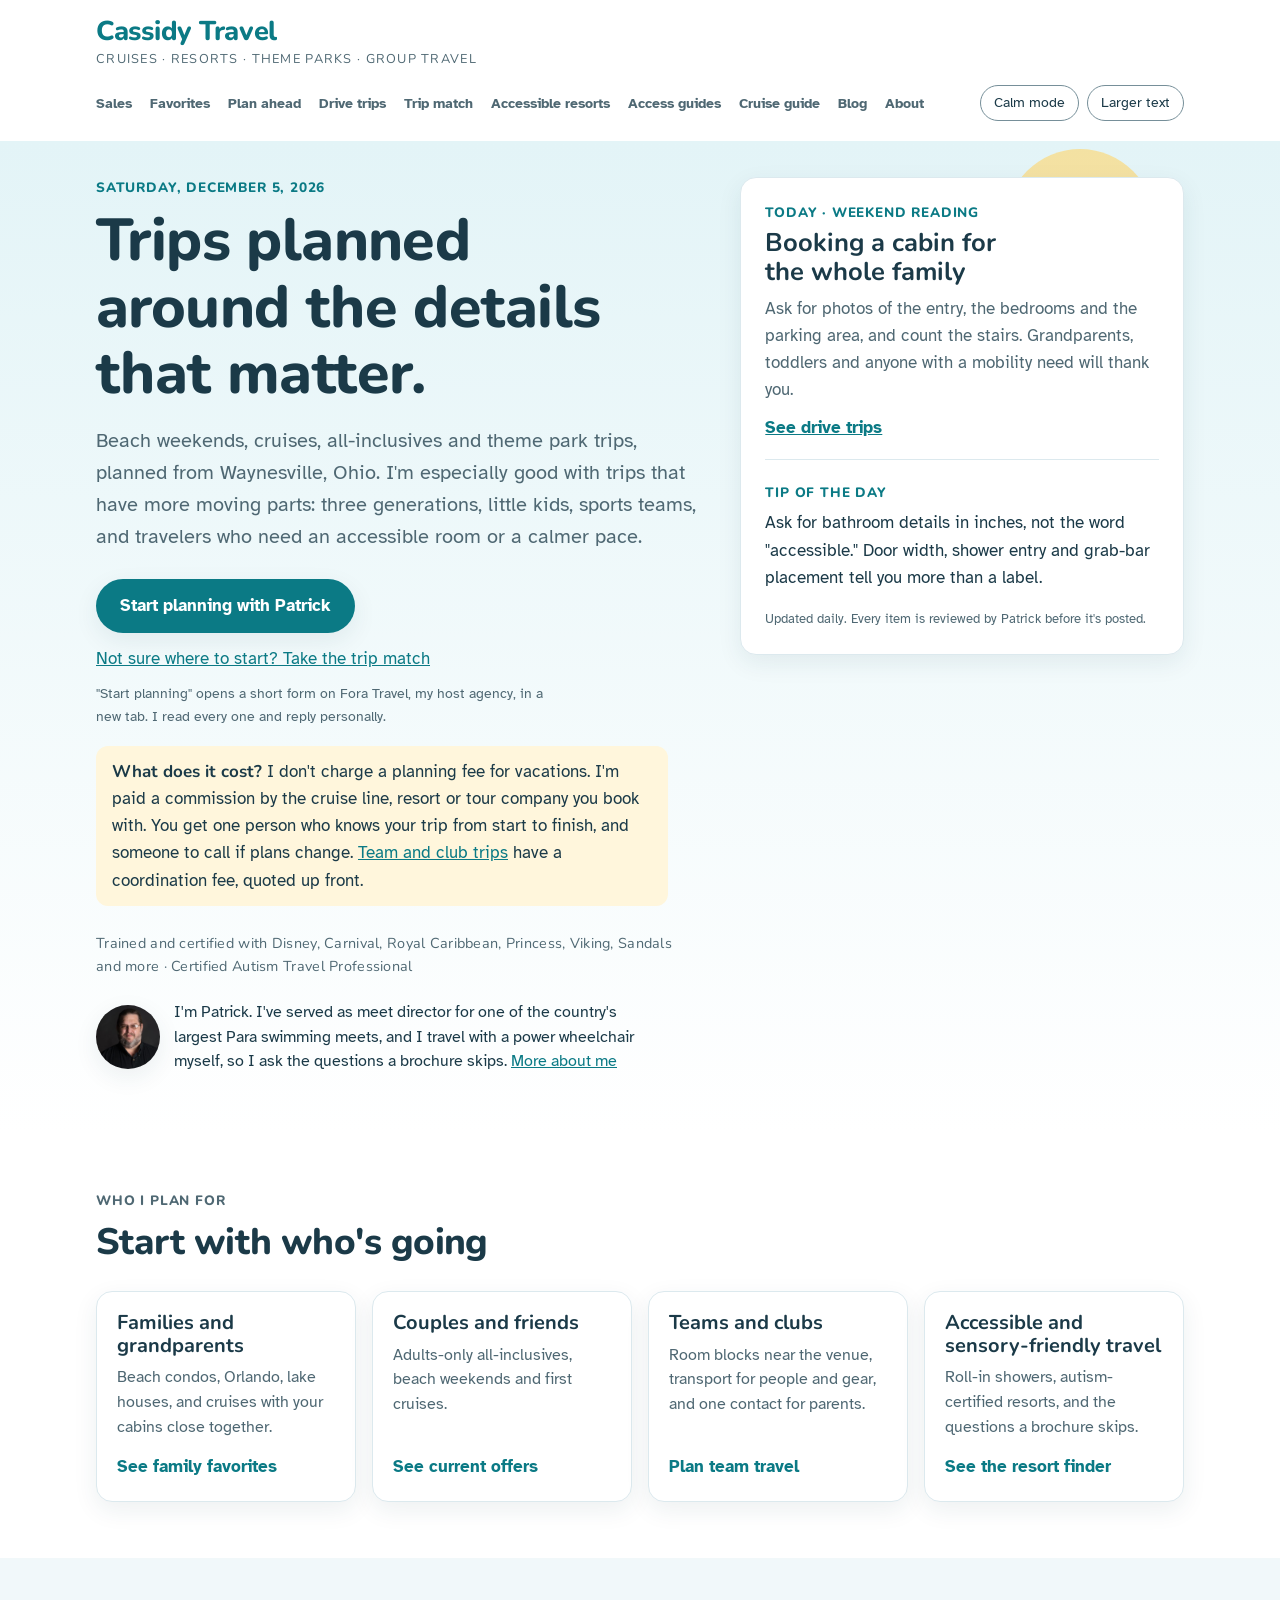
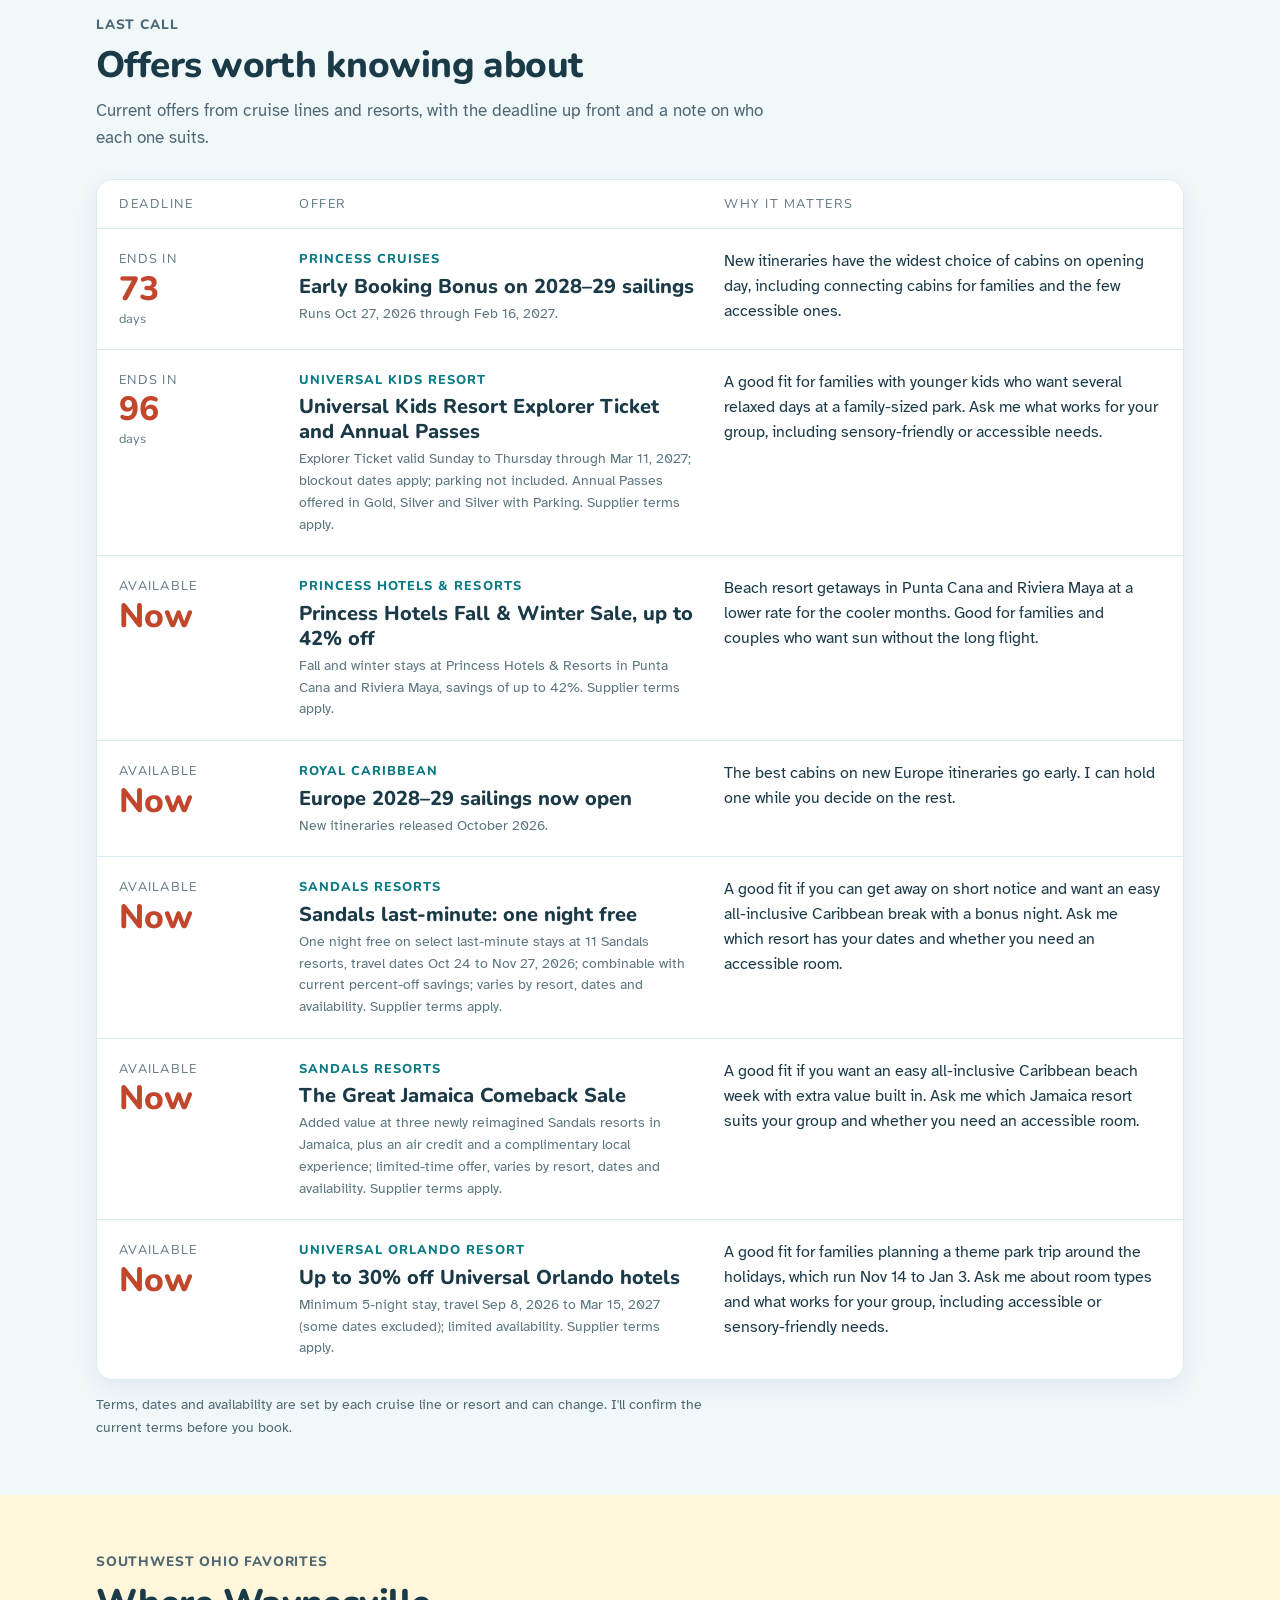
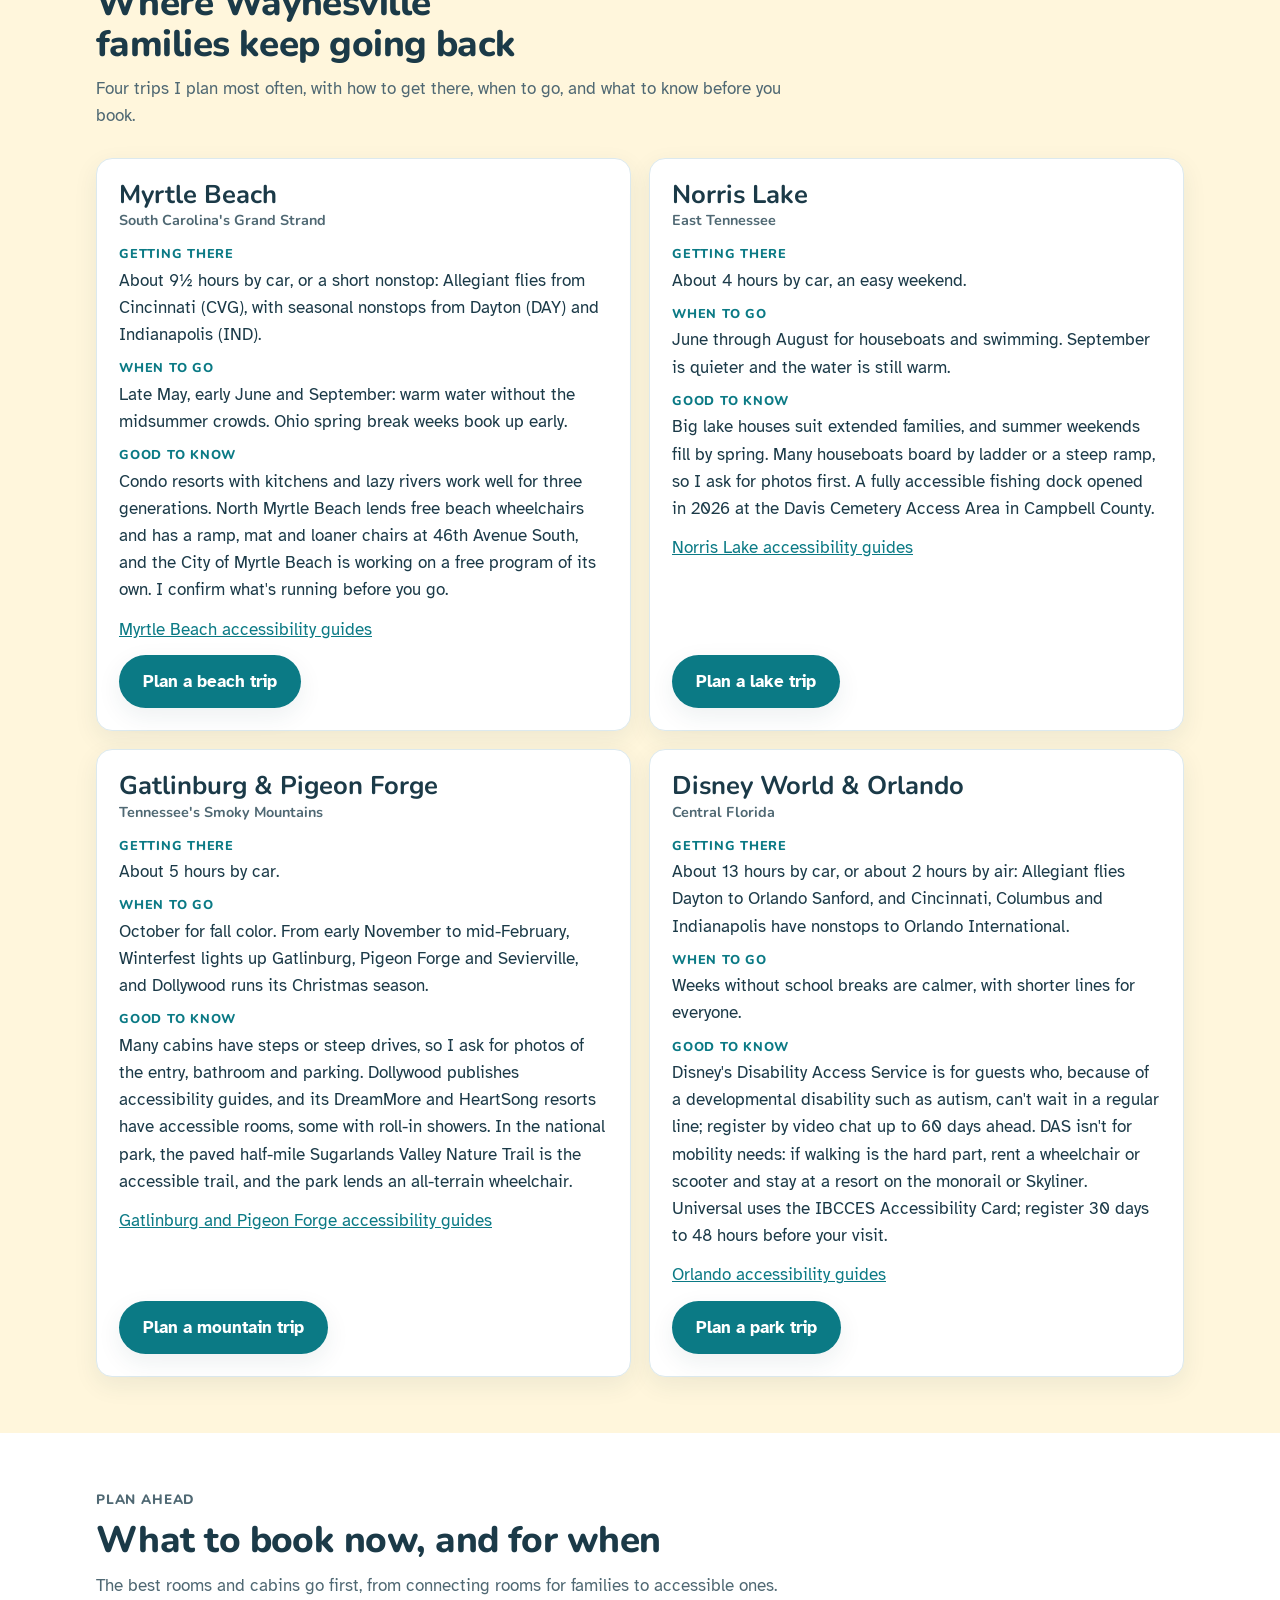
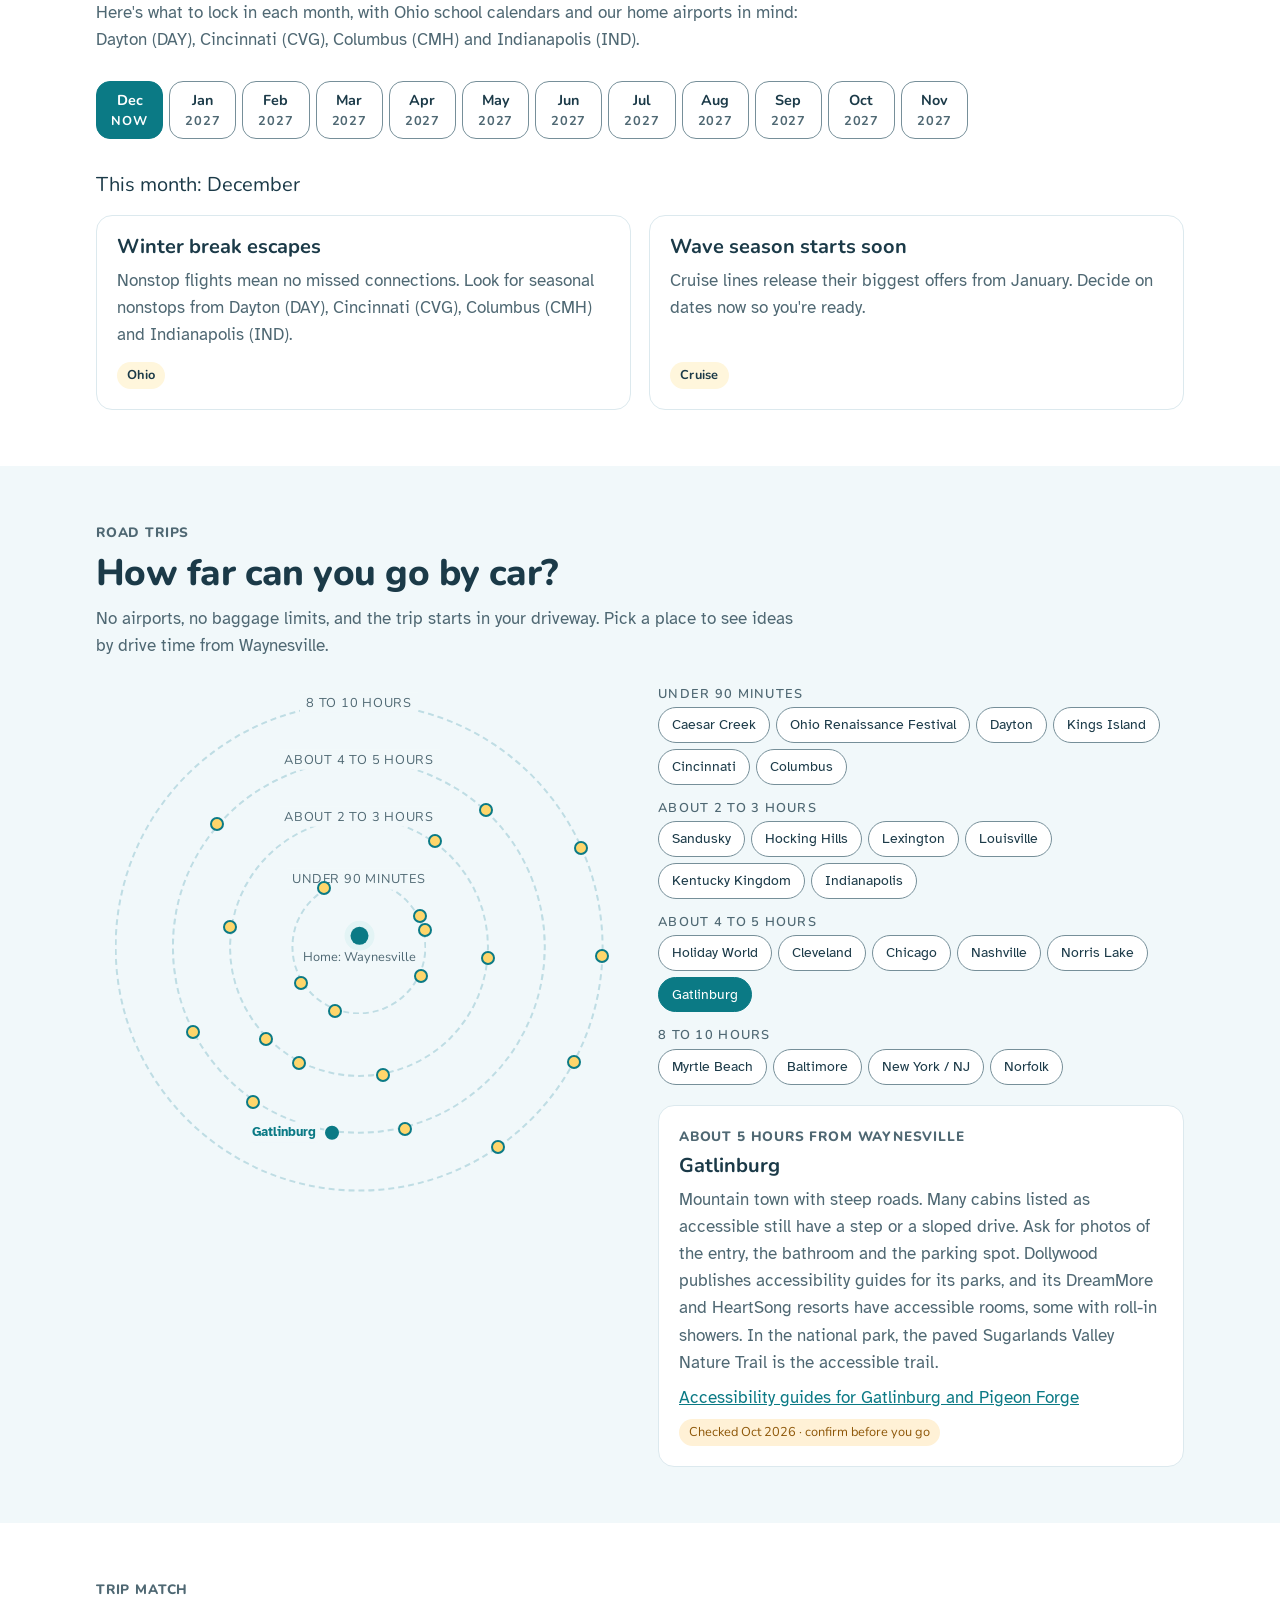
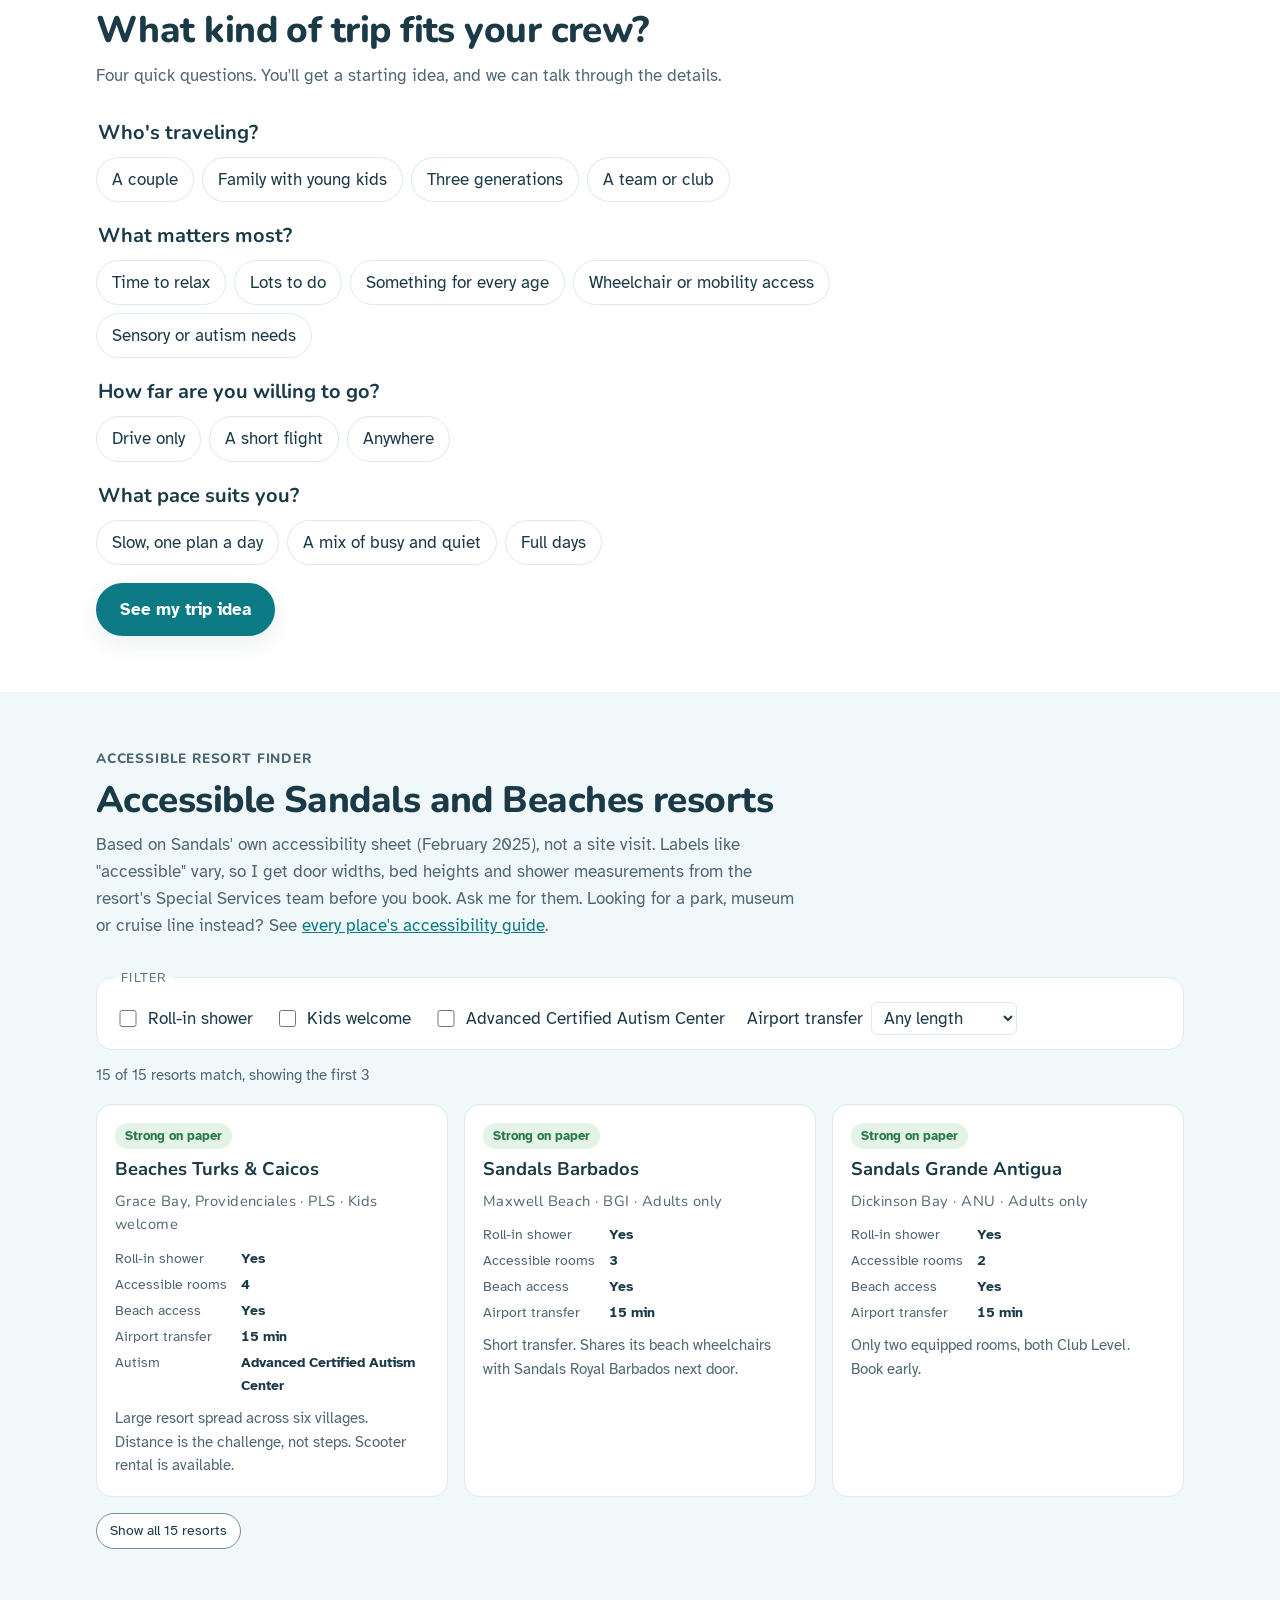
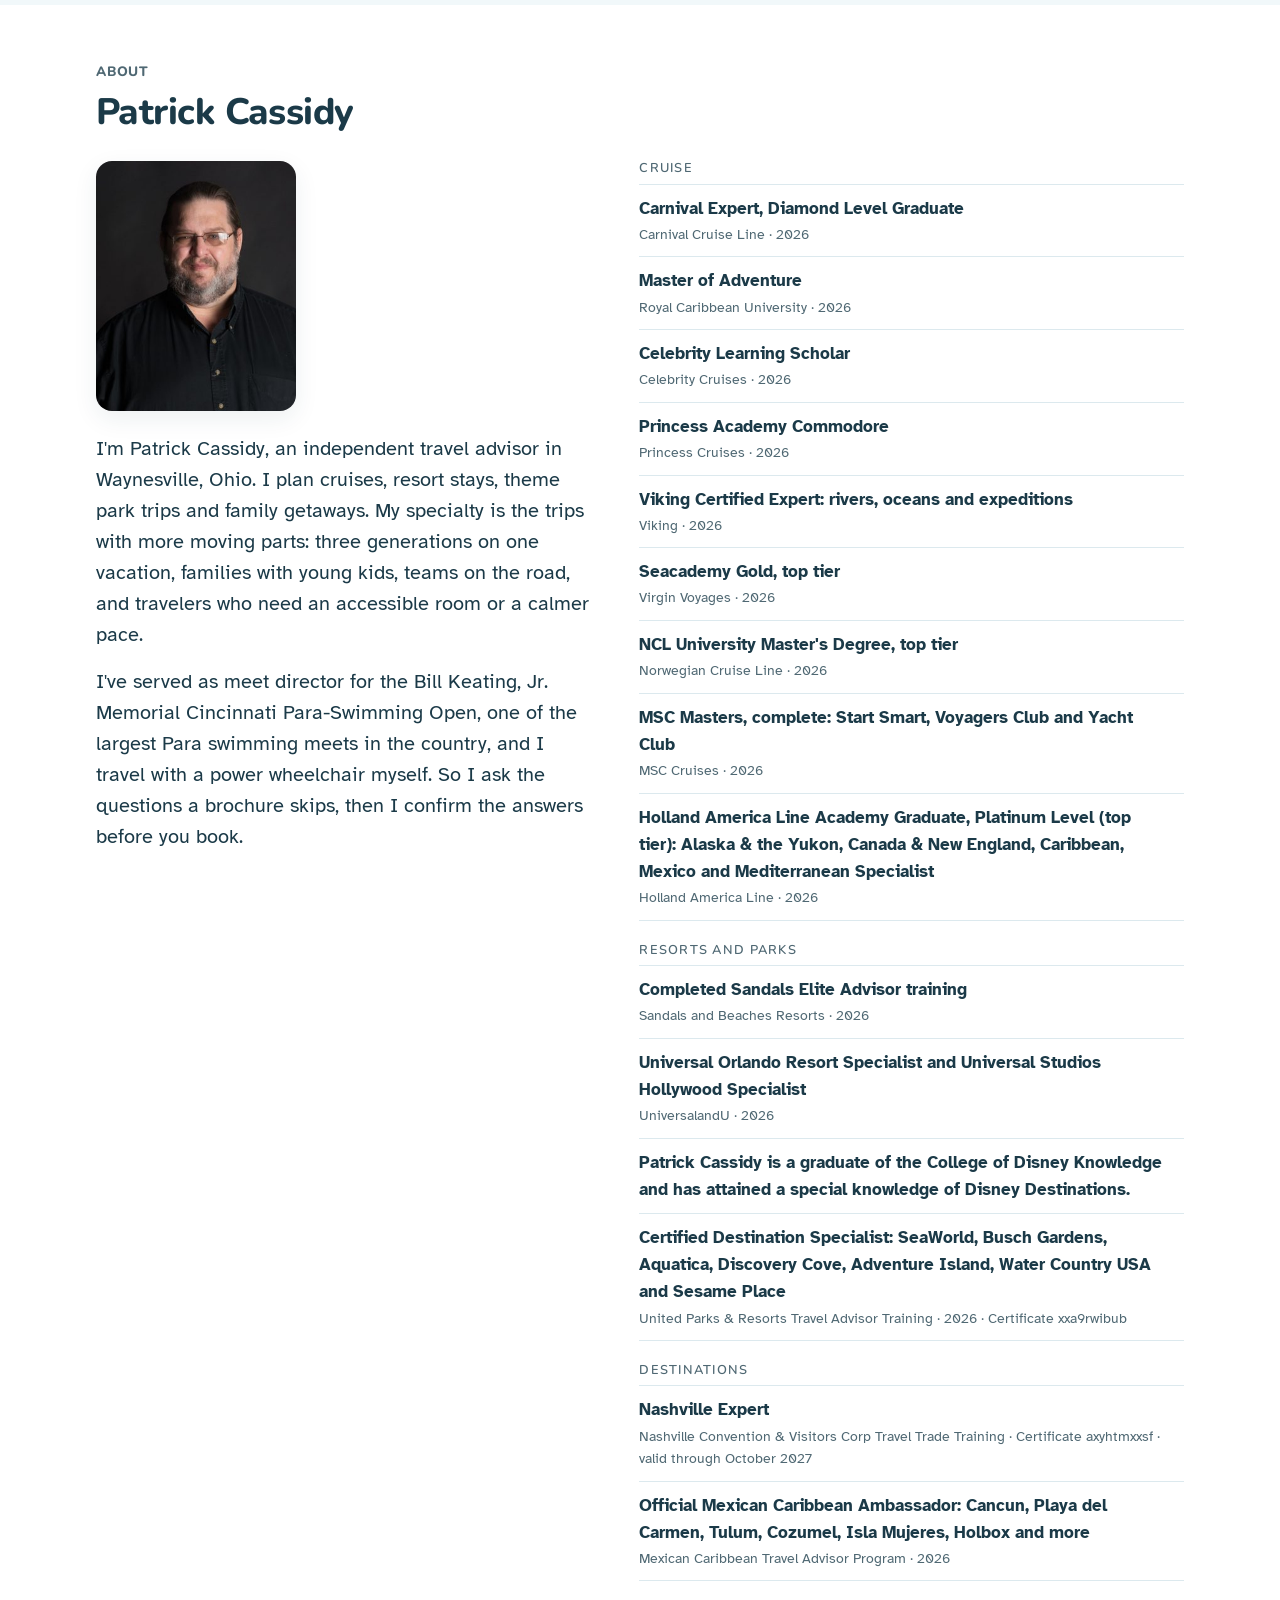
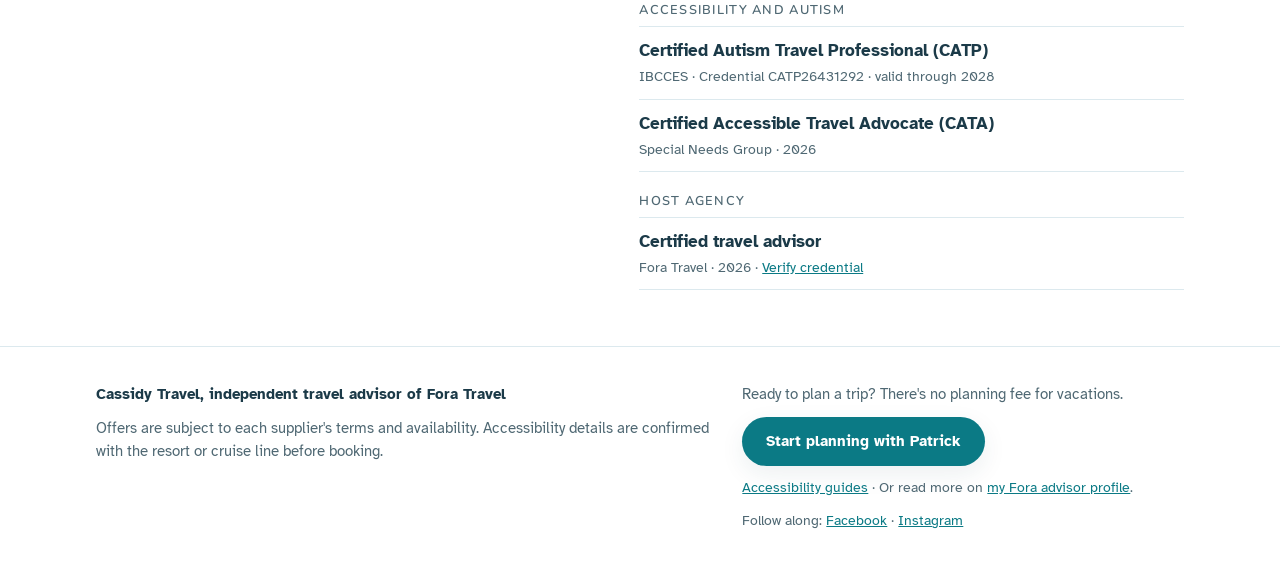
==== index.html @ 2eb154e5 "Holland America Platinum: top tier" ====
<!doctype html>
<html lang="en">
<head>
<meta charset="utf-8">
<meta name="viewport" content="width=device-width, initial-scale=1, viewport-fit=cover">
<meta name="description" content="Cassidy Travel: cruises, resorts, theme parks and family getaways planned from Waynesville, Ohio, with a focus on accessible and multi-generational travel.">
<title>Cassidy Travel</title>
<link rel="icon" href="data:image/svg+xml,%3Csvg xmlns=%27http://www.w3.org/2000/svg%27 viewBox=%270 0 32 32%27%3E%3Ccircle cx=%2716%27 cy=%2716%27 r=%2716%27 fill=%27%230B7A85%27/%3E%3Ctext x=%2716%27 y=%2722%27 font-family=%27sans-serif%27 font-size=%2717%27 font-weight=%27700%27 fill=%27white%27 text-anchor=%27middle%27%3EC%3C/text%3E%3C/svg%3E">
<link rel="canonical" href="https://cassidytravel.org/">
<meta property="og:type" content="website">
<meta property="og:url" content="https://cassidytravel.org/">
<meta property="og:title" content="Cassidy Travel">
<meta property="og:image" content="https://cassidytravel.org/img/patrick-640.jpg">
<meta property="og:description" content="Cruises, resorts, theme parks and family getaways planned from Waynesville, Ohio, with a focus on accessible and multi-generational travel.">
<link rel="preconnect" href="https://fonts.googleapis.com">
<link rel="preconnect" href="https://fonts.gstatic.com" crossorigin>
<link rel="stylesheet" href="https://fonts.googleapis.com/css2?family=Atkinson+Hyperlegible:ital,wght@0,400;0,700;1,400&family=Nunito:wght@400;600;700;800&display=swap">
<link rel="stylesheet" href="styles.css">
</head>
<body>

<a class="skip" href="#main">Skip to content</a>

<header class="head">
  <div class="wrap">
    <a class="mark" href="#top" id="top"><b>Cassidy Travel</b><span>Cruises · Resorts · Theme parks · Group travel</span></a>
    <nav aria-label="Sections"><ul class="nav">
      <li><a href="#sales">Sales</a></li>
      <li><a href="#favorites">Favorites</a></li>
      <li><a href="#seasonal">Plan ahead</a></li>
      <li><a href="#drive">Drive trips</a></li>
      <li><a href="#quiz">Trip match</a></li>
      <li><a href="#finder">Accessible resorts</a></li>
      <li><a href="guides.html">Access guides</a></li>
      <li><a href="cruise-lines.html">Cruise guide</a></li>
      <li><a href="blog/">Blog</a></li>
      <li><a href="#about">About</a></li>
    </ul></nav>
    <div class="toggles" role="group" aria-label="Display options">
      <span class="has-tip"><button class="pill" id="t-calm" type="button" aria-pressed="false" aria-describedby="tip-calm">Calm mode</button><button class="tip-q" id="q-calm" type="button" aria-label="What does Calm mode do?" aria-expanded="false" aria-controls="tip-calm">?</button><span class="tip" id="tip-calm" role="tooltip">Stops animation and softens colors</span></span>
      <button class="pill" id="t-large" type="button" aria-pressed="false">Larger text</button>
    </div>
  </div>
</header>

<main id="main">
  <section class="hero" aria-labelledby="hero-h">
    <div class="wrap">
      <div>
        <p class="eyebrow" id="today-date">Today</p>
        <h1 id="hero-h">Trips planned around the details that matter.</h1>
        <p class="lede">Beach weekends, cruises, all-inclusives and theme park trips, planned from Waynesville, Ohio. I'm especially good with trips that have more moving parts: three generations, little kids, sports teams, and travelers who need an accessible room or a calmer pace.</p>
        <div class="cta-row">
          <a class="btn" href="https://secure.foratravel.com/intake/AOaJHvy4Ll" target="_blank" rel="noopener">Start planning with Patrick<span class="sr-only"> (opens in a new tab)</span></a>
          <a href="#quiz">Not sure where to start? Take the trip match</a>
        </div>
        <p class="cta-note">"Start planning" opens a short form on Fora Travel, my host agency, in a new tab. I read every one and reply personally.</p>
        <p class="cost"><b>What does it cost?</b> I don't charge a planning fee for vacations. I'm paid a commission by the cruise line, resort or tour company you book with. You get one person who knows your trip from start to finish, and someone to call if plans change. <a href="teams.html">Team and club trips</a> have a coordination fee, quoted up front.</p>
        <p class="cred-line">Trained and certified with Disney, Carnival, Royal Caribbean, Princess, Viking, Sandals and more · Certified Autism Travel Professional</p>
        <div class="meet"><img src="img/patrick-320.jpg" width="64" height="64" alt=""><p>I'm Patrick. I've served as meet director for one of the country's largest Para swimming meets, and I travel with a power wheelchair myself, so I ask the questions a brochure skips. <a href="#about">More about me</a></p></div>
      </div>
      <aside class="today" aria-labelledby="today-h">
        <div>
          <p class="eyebrow" id="today-theme">Today</p>
          <h2 id="today-h">Loading today's feature</h2>
          <p class="body" id="today-body"></p>
          <a class="more" id="today-link" href="#sales">See more</a>
        </div>
        <div class="tipbox">
          <p class="eyebrow">Tip of the day</p>
          <p id="tip-text"></p>
        </div>
        <p class="stamp">Updated daily. Every item is reviewed by Patrick before it's posted.</p>
      </aside>
    </div>
  </section>

  <section class="block" id="who" aria-labelledby="who-h">
    <div class="wrap">
      <div class="sec-head">
        <p class="eyebrow">Who I plan for</p>
        <h2 id="who-h">Start with who's going</h2>
      </div>
      <div class="who-grid">
        <a class="who" href="#favorites"><h3>Families and grandparents</h3><p>Beach condos, Orlando, lake houses, and cruises with your cabins close together.</p><span class="go">See family favorites</span></a>
        <a class="who" href="#sales"><h3>Couples and friends</h3><p>Adults-only all-inclusives, beach weekends and first cruises.</p><span class="go">See current offers</span></a>
        <a class="who" href="teams.html"><h3>Teams and clubs</h3><p>Room blocks near the venue, transport for people and gear, and one contact for parents.</p><span class="go">Plan team travel</span></a>
        <a class="who" href="#finder"><h3>Accessible and sensory-friendly travel</h3><p>Roll-in showers, autism-certified resorts, and the questions a brochure skips.</p><span class="go">See the resort finder</span></a>
      </div>
    </div>
  </section>

  <section class="block" id="sales" aria-labelledby="sales-h">
    <div class="wrap">
      <div class="sec-head">
        <p class="eyebrow">Last call</p>
        <h2 id="sales-h">Offers worth knowing about</h2>
        <p>Current offers from cruise lines and resorts, with the deadline up front and a note on who each one suits.</p>
      </div>
      <ul class="board" id="board" aria-label="Current offers">
        <li class="hdr" aria-hidden="true"><span>Deadline</span><span>Offer</span><span>Why it matters</span></li>
      </ul>
      <p class="board-foot">Terms, dates and availability are set by each cruise line or resort and can change. I'll confirm the current terms before you book.</p>
    </div>
  </section>

  <section class="block" id="favorites" aria-labelledby="fav-h">
    <div class="wrap">
      <div class="sec-head">
        <p class="eyebrow">Southwest Ohio favorites</p>
        <h2 id="fav-h">Where Waynesville families keep going back</h2>
        <p>Four trips I plan most often, with how to get there, when to go, and what to know before you book.</p>
      </div>
      <div class="fav-grid">
        <article class="fav">
          <div><h3>Myrtle Beach</h3><p class="where">South Carolina's Grand Strand</p></div>
          <dl>
            <div><dt>Getting there</dt><dd>About 9&frac12; hours by car, or a short nonstop: Allegiant flies from Cincinnati (CVG), with seasonal nonstops from Dayton (DAY) and Indianapolis (IND).</dd></div>
            <div><dt>When to go</dt><dd>Late May, early June and September: warm water without the midsummer crowds. Ohio spring break weeks book up early.</dd></div>
            <div><dt>Good to know</dt><dd>Condo resorts with kitchens and lazy rivers work well for three generations. North Myrtle Beach lends free beach wheelchairs and has a ramp, mat and loaner chairs at 46th Avenue South, and the City of Myrtle Beach is working on a free program of its own. I confirm what's running before you go.</dd></div>
          </dl>
          <p><a href="guides.html#myrtle">Myrtle Beach accessibility guides</a></p>
          <a class="btn" href="https://secure.foratravel.com/intake/AOaJHvy4Ll" target="_blank" rel="noopener">Plan a beach trip<span class="sr-only"> (opens in a new tab)</span></a>
        </article>
        <article class="fav">
          <div><h3>Norris Lake</h3><p class="where">East Tennessee</p></div>
          <dl>
            <div><dt>Getting there</dt><dd>About 4 hours by car, an easy weekend.</dd></div>
            <div><dt>When to go</dt><dd>June through August for houseboats and swimming. September is quieter and the water is still warm.</dd></div>
            <div><dt>Good to know</dt><dd>Big lake houses suit extended families, and summer weekends fill by spring. Many houseboats board by ladder or a steep ramp, so I ask for photos first. A fully accessible fishing dock opened in 2026 at the Davis Cemetery Access Area in Campbell County.</dd></div>
          </dl>
          <p><a href="guides.html#norris">Norris Lake accessibility guides</a></p>
          <a class="btn" href="https://secure.foratravel.com/intake/AOaJHvy4Ll" target="_blank" rel="noopener">Plan a lake trip<span class="sr-only"> (opens in a new tab)</span></a>
        </article>
        <article class="fav">
          <div><h3>Gatlinburg &amp; Pigeon Forge</h3><p class="where">Tennessee's Smoky Mountains</p></div>
          <dl>
            <div><dt>Getting there</dt><dd>About 5 hours by car.</dd></div>
            <div><dt>When to go</dt><dd>October for fall color. From early November to mid-February, Winterfest lights up Gatlinburg, Pigeon Forge and Sevierville, and Dollywood runs its Christmas season.</dd></div>
            <div><dt>Good to know</dt><dd>Many cabins have steps or steep drives, so I ask for photos of the entry, bathroom and parking. Dollywood publishes accessibility guides, and its DreamMore and HeartSong resorts have accessible rooms, some with roll-in showers. In the national park, the paved half-mile Sugarlands Valley Nature Trail is the accessible trail, and the park lends an all-terrain wheelchair.</dd></div>
          </dl>
          <p><a href="guides.html#smokies">Gatlinburg and Pigeon Forge accessibility guides</a></p>
          <a class="btn" href="https://secure.foratravel.com/intake/AOaJHvy4Ll" target="_blank" rel="noopener">Plan a mountain trip<span class="sr-only"> (opens in a new tab)</span></a>
        </article>
        <article class="fav">
          <div><h3>Disney World &amp; Orlando</h3><p class="where">Central Florida</p></div>
          <dl>
            <div><dt>Getting there</dt><dd>About 13 hours by car, or about 2 hours by air: Allegiant flies Dayton to Orlando Sanford, and Cincinnati, Columbus and Indianapolis have nonstops to Orlando International.</dd></div>
            <div><dt>When to go</dt><dd>Weeks without school breaks are calmer, with shorter lines for everyone.</dd></div>
            <div><dt>Good to know</dt><dd>Disney's Disability Access Service is for guests who, because of a developmental disability such as autism, can't wait in a regular line; register by video chat up to 60 days ahead. DAS isn't for mobility needs: if walking is the hard part, rent a wheelchair or scooter and stay at a resort on the monorail or Skyliner. Universal uses the IBCCES Accessibility Card; register 30 days to 48 hours before your visit.</dd></div>
          </dl>
          <p><a href="guides.html#orlando">Orlando accessibility guides</a></p>
          <a class="btn" href="https://secure.foratravel.com/intake/AOaJHvy4Ll" target="_blank" rel="noopener">Plan a park trip<span class="sr-only"> (opens in a new tab)</span></a>
        </article>
      </div>
    </div>
  </section>

  <section class="block" id="seasonal" aria-labelledby="season-h">
    <div class="wrap">
      <div class="sec-head">
        <p class="eyebrow">Plan ahead</p>
        <h2 id="season-h">What to book now, and for when</h2>
        <p>The best rooms and cabins go first, from connecting rooms for families to accessible ones. Here's what to lock in each month, with Ohio school calendars and our home airports in mind: Dayton (DAY), Cincinnati (CVG), Columbus (CMH) and Indianapolis (IND).</p>
      </div>
      <div class="months" id="months" role="group" aria-label="Choose a month"></div>
      <p class="season-title" id="season-title"></p>
      <div class="cards2" id="season-cards"></div>
    </div>
  </section>

  <section class="block" id="drive" aria-labelledby="drive-h">
    <div class="wrap">
      <div class="sec-head">
        <p class="eyebrow">Road trips</p>
        <h2 id="drive-h">How far can you go by car?</h2>
        <p>No airports, no baggage limits, and the trip starts in your driveway. Pick a place to see ideas by drive time from Waynesville.</p>
      </div>
      <div class="drive">
        <div class="rings" id="rings" aria-hidden="true">
          <div class="home"><i></i><span id="home-label">Home</span></div>
        </div>
        <div>
          <div class="ring-groups" id="ring-groups"></div>
          <div class="card drive-detail" id="drive-detail" aria-live="polite"></div>
        </div>
      </div>
    </div>
  </section>

  <section class="block" id="quiz" aria-labelledby="quiz-h">
    <div class="wrap">
      <div class="sec-head">
        <p class="eyebrow">Trip match</p>
        <h2 id="quiz-h">What kind of trip fits your crew?</h2>
        <p>Four quick questions. You'll get a starting idea, and we can talk through the details.</p>
      </div>
      <form class="quiz" id="quiz-form" novalidate>
        <fieldset><legend>Who's traveling?</legend><div class="opts" id="q-who"></div></fieldset>
        <fieldset><legend>What matters most?</legend><div class="opts" id="q-need"></div></fieldset>
        <fieldset><legend>How far are you willing to go?</legend><div class="opts" id="q-far"></div></fieldset>
        <fieldset><legend>What pace suits you?</legend><div class="opts" id="q-pace"></div></fieldset>
        <div><button class="btn" type="submit">See my trip idea</button></div>
      </form>
      <div id="q-out" aria-live="polite"></div>
    </div>
  </section>

  <section class="block" id="finder" aria-labelledby="finder-h">
    <div class="wrap">
      <div class="sec-head">
        <p class="eyebrow">Accessible resort finder</p>
        <h2 id="finder-h">Accessible Sandals and Beaches resorts</h2>
        <p>Based on Sandals' own accessibility sheet (February 2025), not a site visit. Labels like "accessible" vary, so I get door widths, bed heights and shower measurements from the resort's Special Services team before you book. Ask me for them. Looking for a park, museum or cruise line instead? See <a href="guides.html">every place's accessibility guide</a>.</p>
      </div>
      <fieldset class="filters">
        <legend>Filter</legend>
        <label for="f-rollin"><input type="checkbox" id="f-rollin"> Roll-in shower</label>
        <label for="f-family"><input type="checkbox" id="f-family"> Kids welcome</label>
        <label for="f-autism"><input type="checkbox" id="f-autism"> Advanced Certified Autism Center</label>
        <label for="f-transfer">Airport transfer
          <select id="f-transfer">
            <option value="999">Any length</option>
            <option value="30">30 min or less</option>
            <option value="60">1 hour or less</option>
            <option value="90">90 min or less</option>
          </select>
        </label>
      </fieldset>
      <p class="count-line" id="count-line" aria-live="polite"></p>
      <div class="results" id="results"></div>
      <button class="pill show-all" id="show-all" type="button" hidden></button>
    </div>
  </section>

  <section class="block" id="about" aria-labelledby="about-h">
    <div class="wrap">
      <div class="sec-head">
        <p class="eyebrow">About</p>
        <h2 id="about-h">Patrick Cassidy</h2>
      </div>
      <div class="about">
        <div class="bio">
          <img class="headshot" src="img/patrick-320.jpg" srcset="img/patrick-320.jpg 320w, img/patrick-640.jpg 640w" sizes="200px" width="320" height="399" alt="Patrick Cassidy" loading="lazy">
          <p>I'm Patrick Cassidy, an independent travel advisor in Waynesville, Ohio. I plan cruises, resort stays, theme park trips and family getaways. My specialty is the trips with more moving parts: three generations on one vacation, families with young kids, teams on the road, and travelers who need an accessible room or a calmer pace.</p>
          <p>I've served as meet director for the Bill Keating, Jr. Memorial Cincinnati Para-Swimming Open, one of the largest Para swimming meets in the country, and I travel with a power wheelchair myself. So I ask the questions a brochure skips, then I confirm the answers before you book.</p>
        </div>
        <div>
          <div class="cred-group">
            <h3>Cruise</h3>
            <ul class="creds">
              <li><span class="cname">Carnival Expert, Diamond Level Graduate</span><span class="cmeta">Carnival Cruise Line · 2026</span></li>
              <li><span class="cname">Master of Adventure</span><span class="cmeta">Royal Caribbean University · 2026</span></li>
              <li><span class="cname">Celebrity Learning Scholar</span><span class="cmeta">Celebrity Cruises · 2026</span></li>
              <li><span class="cname">Princess Academy Commodore</span><span class="cmeta">Princess Cruises · 2026</span></li>
              <li><span class="cname">Viking Certified Expert: rivers, oceans and expeditions</span><span class="cmeta">Viking · 2026</span></li>
              <li><span class="cname">Seacademy Gold, top tier</span><span class="cmeta">Virgin Voyages · 2026</span></li>
              <li><span class="cname">NCL University Master's Degree, top tier</span><span class="cmeta">Norwegian Cruise Line · 2026</span></li>
              <li><span class="cname">MSC Masters, complete: Start Smart, Voyagers Club and Yacht Club</span><span class="cmeta">MSC Cruises · 2026</span></li>
              <li><span class="cname">Holland America Line Academy Graduate, Platinum Level (top tier): Alaska &amp; the Yukon, Canada &amp; New England, Caribbean, Mexico and Mediterranean Specialist</span><span class="cmeta">Holland America Line · 2026</span></li>
            </ul>
          </div>
          <div class="cred-group">
            <h3>Resorts and parks</h3>
            <ul class="creds">
              <li><span class="cname">Completed Sandals Elite Advisor training</span><span class="cmeta">Sandals and Beaches Resorts · 2026</span></li>
              <li><span class="cname">Universal Orlando Resort Specialist and Universal Studios Hollywood Specialist</span><span class="cmeta">UniversalandU · 2026</span></li>
              <li><span class="cname">Patrick Cassidy is a graduate of the College of Disney Knowledge and has attained a special knowledge of Disney Destinations.</span></li>
              <li><span class="cname">Certified Destination Specialist: SeaWorld, Busch Gardens, Aquatica, Discovery Cove, Adventure Island, Water Country USA and Sesame Place</span><span class="cmeta">United Parks &amp; Resorts Travel Advisor Training · 2026 · Certificate xxa9rwibub</span></li>
            </ul>
          </div>
          <div class="cred-group">
            <h3>Destinations</h3>
            <ul class="creds">
              <li><span class="cname">Nashville Expert</span><span class="cmeta">Nashville Convention &amp; Visitors Corp Travel Trade Training · Certificate axyhtmxxsf · valid through October 2027</span></li>
              <li><span class="cname">Official Mexican Caribbean Ambassador: Cancun, Playa del Carmen, Tulum, Cozumel, Isla Mujeres, Holbox and more</span><span class="cmeta">Mexican Caribbean Travel Advisor Program · 2026</span></li>
            </ul>
          </div>
          <div class="cred-group">
            <h3>Accessibility and autism</h3>
            <ul class="creds">
              <li><span class="cname">Certified Autism Travel Professional (CATP)</span><span class="cmeta">IBCCES · Credential CATP26431292 · valid through 2028</span></li>
              <li><span class="cname">Certified Accessible Travel Advocate (CATA)</span><span class="cmeta">Special Needs Group · 2026</span></li>
            </ul>
          </div>
          <div class="cred-group">
            <h3>Host agency</h3>
            <ul class="creds">
              <li><span class="cname">Certified travel advisor</span><span class="cmeta">Fora Travel · 2026 · <a href="https://www.foratravel.com/certification?credential=53e318b0-926c-4953-b778-8c7833af9f55" target="_blank" rel="noopener">Verify credential<span class="sr-only"> (opens in a new tab)</span></a></span></li>
            </ul>
          </div>
        </div>
      </div>
    </div>
  </section>
</main>

<footer class="foot">
  <div class="wrap">
    <div>
      <p class="affil">Cassidy Travel, independent travel advisor of Fora Travel</p>
      <p style="margin-top:10px">Offers are subject to each supplier's terms and availability. Accessibility details are confirmed with the resort or cruise line before booking.</p>
    </div>
    <div>
      <p>Ready to plan a trip? There's no planning fee for vacations.</p>
      <p style="margin-top:10px"><a class="btn" href="https://secure.foratravel.com/intake/AOaJHvy4Ll" target="_blank" rel="noopener">Start planning with Patrick<span class="sr-only"> (opens in a new tab)</span></a></p>
      <p style="margin-top:10px;font-size:.9rem"><a href="guides.html">Accessibility guides</a> · Or read more on <a href="https://www.foratravel.com/advisor/patrick-cassidy" target="_blank" rel="noopener">my Fora advisor profile<span class="sr-only"> (opens in a new tab)</span></a>.</p>
      <p style="margin-top:10px;font-size:.9rem">Follow along: <a href="https://www.facebook.com/patrickcassidytravel" target="_blank" rel="noopener">Facebook<span class="sr-only"> (opens in a new tab)</span></a> · <a href="https://www.instagram.com/travel.cassidy/" target="_blank" rel="noopener">Instagram<span class="sr-only"> (opens in a new tab)</span></a></p>
    </div>
  </div>
</footer>

<script src="site.js"></script>
<script>
(function(){
  var root = document.documentElement;
  var FORA = "https://secure.foratravel.com/intake/AOaJHvy4Ll";
  var store = {
    get: function(k){ try { return localStorage.getItem(k); } catch(e){ return null; } },
    set: function(k,v){ try { localStorage.setItem(k,v); } catch(e){} }
  };

  /* dates */
  var now = new Date();
  var today = new Date(now.getFullYear(), now.getMonth(), now.getDate());
  function parse(s){ var p = s.split("-").map(Number); return new Date(p[0], p[1]-1, p[2]); }
  function daysUntil(s){ return Math.round((parse(s) - today) / 86400000); }
  document.getElementById("today-date").textContent = today.toLocaleDateString("en-US", {weekday:"long", month:"long", day:"numeric", year:"numeric"});

  /* sales */
  var live = [];
  function renderSales(SALES){
  function status(s){
    if (s.start && daysUntil(s.start) > 0){ var a = daysUntil(s.start); return {label:"Opens in", n:String(a), unit:a===1?"day":"days", order:2, sort:a}; }
    if (s.end){ var b = daysUntil(s.end); if (b < 0) return null;
      if (b === 0) return {label:"Last day", n:"Today", unit:"", order:0, sort:0};
      return {label:"Ends in", n:String(b), unit:b===1?"day":"days", order:1, sort:b}; }
    return {label:"Available", n:"Now", unit:"", order:3, sort:0};
  }
  live = SALES.map(function(s){ return {s:s, st:status(s)}; }).filter(function(x){ return x.st; })
    .sort(function(a,b){ return a.st.order - b.st.order || a.st.sort - b.st.sort; });
  var board = document.getElementById("board");
  live.forEach(function(x){
    var li = document.createElement("li");
    li.innerHTML =
      '<div class="when"><span class="when-label">'+x.st.label+'</span><span class="count"'+(/^\d+$/.test(x.st.n)?' data-num':'')+'>'+x.st.n+'</span><span class="when-unit">'+x.st.unit+'</span></div>'+
      '<div class="what"><span class="brand">'+x.s.brand+'</span><span class="title">'+x.s.title+'</span><span class="terms">'+x.s.terms+'</span></div>'+
      '<div class="why"><span class="why-label">Why it matters</span>'+x.s.why+'</div>';
    board.appendChild(li);
  });
  if (!live.length){
    var e = document.createElement("li"); e.innerHTML = '<div class="what" style="grid-column:1/-1"><span class="title">No offers running right now. Check back tomorrow.</span></div>'; board.appendChild(e);
  }
  /* split-flap settle, once on load */
  if (!root.hasAttribute("data-calm")){
    Array.prototype.forEach.call(document.querySelectorAll(".count[data-num]"), function(el, i){
      var final = el.textContent, t = 0;
      var id = setInterval(function(){
        t++;
        if (t > 7 + i*3 || root.hasAttribute("data-calm")){ clearInterval(id); el.textContent = final; return; }
        var r = ""; for (var k=0;k<final.length;k++) r += Math.floor(Math.random()*10);
        el.textContent = r;
      }, 60);
    });
  }
  }

  /* tips */
  var TIPS = [
    "For a cruise, fly into the port city the day before. A delayed flight shouldn't cost you the trip.",
    "Check passport expiration dates now. Many countries want at least six months left on your passport when you arrive.",
    "Planning for three generations? Pick a home base with an elevator and a short walk to the pool. Grandparents and toddlers both benefit.",
    "Ask for bathroom details in inches, not the word \"accessible.\" Door width, shower entry and grab-bar placement tell you more than a label.",
    "Popular shore excursions sell out. Book the ones you care about as soon as your cruise line opens them.",
    "Renting a scooter or wheelchair for a cruise? Special Needs Group can deliver it to your stateroom, so it's waiting when you board.",
    "Traveling with little kids? Book connecting rooms or a suite instead of one crowded room. Everyone sleeps better.",
    "Beaches Negril and Beaches Turks & Caicos are Advanced Certified Autism Centers, with kids camp staff trained through IBCCES.",
    "Take a photo of your bags and of what's packed inside before you check them. It speeds up any lost-luggage claim.",
    "For a child who needs predictability, make a picture schedule of travel day: car, airport, security, plane, hotel.",
    "At a big all-inclusive, ask how far your room is from the main pool and restaurants. On large resorts, the walk adds up.",
    "Check what your travel insurance covers before you buy: cancellation, medical care away from home, and any equipment you travel with."
  ];
  var doy = Math.floor((today - new Date(today.getFullYear(), 0, 0)) / 86400000);
  var tipToday = TIPS[doy % TIPS.length];
  document.getElementById("tip-text").textContent = tipToday;

  /* seasonal */
  var SEASON = {
    0:[{t:"Wave season is here",b:"January through March is when cruise lines release their biggest offers. Watch the sales board.",n:["Cruise"]},
       {t:"Quieter weeks at the Orlando parks",b:"Weeks without school breaks are calmer, with shorter lines for everyone.",n:["Family"]},
       {t:"Myrtle Beach for spring break",b:"Ohio spring break weeks fill the condo resorts first. Book now for the best units near the water.",n:["Ohio","Family"]}],
    1:[{t:"Last call for spring break",b:"Rooms and flights for spring break dates are going fast. Lock yours in this month.",n:["Family"]},
       {t:"Summer family reunions",b:"Book connecting or adjoining rooms early. Large groups need them more than anyone.",n:["Multi-gen"]},
       {t:"Summer at Norris Lake",b:"Lake houses and houseboats for June through August weekends book by spring, especially the big ones for extended families.",n:["Drive trip","Multi-gen"]}],
    2:[{t:"Summer cruises with the grandparents",b:"Pick ships with plenty of elevators and a calm adults' area, then book cabins close to them.",n:["Multi-gen","Cruise"]},
       {t:"Insurance before storm season",b:"Buy travel insurance before summer Caribbean trips, and make sure it covers any medical equipment you bring.",n:["Caribbean"]}],
    3:[{t:"Great Lakes cruises from Cleveland",b:"Small ships call at Cleveland in summer. Cabins on these small ships are limited, so ask now.",n:["Ohio","Cruise"]},
       {t:"Summer at the Orlando theme parks",b:"Book dining, and any accessibility services you need, as early as each park allows.",n:["Family","Sensory"]}],
    4:[{t:"Adaptive sports travel season",b:"Summer tournaments mean team travel. Lock in a room block near the venue early, with accessible rooms inside it if your team needs them.",n:["Adaptive sports"]},
       {t:"Drive-to cruise ports",b:"Baltimore is about eight hours from Waynesville. No flight to catch, and you can pack what you like.",n:["Ohio","Cruise"]},
       {t:"Myrtle Beach before the crowds",b:"Late May and early June bring warm water without midsummer crowds. Seasonal nonstops from Dayton typically start around then.",n:["Ohio","Family"]}],
    5:[{t:"What hurricane season means",b:"Atlantic hurricane season runs June 1 through November 30. Flexible bookings and good insurance matter more now.",n:["Caribbean"]},
       {t:"Plan around the heat",b:"Midday heat is hard on many travelers. Schedule outdoor time for mornings.",n:["Multi-gen"]}],
    6:[{t:"Fall break planning",b:"Ohio districts set their own fall breaks. Check yours before you book.",n:["Ohio","Family"]},
       {t:"Holiday sailings",b:"Accessible cabins on Thanksgiving and December sailings go early.",n:["Cruise"]}],
    7:[{t:"Fall at the Orlando parks",b:"Fall weekdays are often calmer once schools are back in session.",n:["Sensory","Family"]},
       {t:"Smoky Mountains color",b:"Fall color usually peaks in October. Book accessible lodging in the mountains now.",n:["Drive trip"]}],
    8:[{t:"Next summer's cabins",b:"Alaska and Europe for next summer open up. The best cabins go first.",n:["Cruise"]},
       {t:"Holiday events with quiet hours",b:"The Columbus Zoo has run sensory-friendly Santa visits and light strolls in past Decembers. Check this year's dates before you book.",n:["Sensory"]},
       {t:"Ohio Renaissance Festival weekends",b:"Ten minutes from Waynesville, weekends and Labor Day into early November. The festival's accessibility guide covers terrain, restrooms and the loudest show times, so check it before you go.",n:["Ohio","Drive trip"]},
       {t:"Norris Lake in September",b:"After Labor Day the coves quiet down and the water stays warm. Good for grandparents who want the lake without the crowds.",n:["Drive trip","Multi-gen"]}],
    9:[{t:"Hold summer 2027 Alaska cabins now",b:"Summer Alaska sailings sell early, especially balcony, connecting and accessible cabins. Hold one now and choose excursions later.",n:["Cruise","Multi-gen"]},
       {t:"Holiday events with quiet hours",b:"The Columbus Zoo has run sensory-friendly Santa visits and light strolls in past Decembers. Check this year's dates, then plan the trip around them.",n:["Sensory","Family"]}],
    10:[{t:"Plan Ohio spring break now",b:"Ohio districts set their own spring breaks. Check yours, then book flights and accessible rooms around it.",n:["Ohio","Family"]},
        {t:"A trip as a gift",b:"A planned trip makes a good gift for grandparents. Start with a date and a place; the details can come later.",n:["Multi-gen"]},
        {t:"Smoky Mountain Winterfest",b:"Gatlinburg, Pigeon Forge and Sevierville light up from early November to mid-February. Book step-free cabins early; they go first.",n:["Drive trip","Multi-gen"]}],
    11:[{t:"Winter break escapes",b:"Nonstop flights mean no missed connections. Look for seasonal nonstops from Dayton (DAY), Cincinnati (CVG), Columbus (CMH) and Indianapolis (IND).",n:["Ohio"]},
        {t:"Wave season starts soon",b:"Cruise lines release their biggest offers from January. Decide on dates now so you're ready.",n:["Cruise"]}]
  };
  var MONTHS = ["January","February","March","April","May","June","July","August","September","October","November","December"];
  var monthsEl = document.getElementById("months");
  var selMonth = today.getMonth();
  function renderSeason(){
    Array.prototype.forEach.call(monthsEl.children, function(b){ b.setAttribute("aria-pressed", Number(b.dataset.m) === selMonth ? "true" : "false"); });
    document.getElementById("season-title").textContent = (selMonth === today.getMonth() ? "This month: " : "") + MONTHS[selMonth];
    document.getElementById("season-cards").innerHTML = SEASON[selMonth].map(function(c){
      return '<article class="card"><h3>'+c.t+'</h3><p>'+c.b+'</p><div class="tags">'+c.n.map(function(x){return '<span class="tag">'+x+'</span>';}).join("")+'</div></article>';
    }).join("");
  }
  for (var i=0;i<12;i++){
    var d = new Date(today.getFullYear(), today.getMonth()+i, 1);
    var b = document.createElement("button");
    b.type = "button"; b.className = "mbtn"; b.dataset.m = d.getMonth();
    b.innerHTML = MONTHS[d.getMonth()].slice(0,3) + '<small>' + (i===0 ? "Now" : d.getFullYear()) + '</small>';
    b.addEventListener("click", function(){ selMonth = Number(this.dataset.m); renderSeason(); });
    monthsEl.appendChild(b);
  }
  renderSeason();

  /* drive rings, centered on Waynesville */
  var RINGS = [{r:.26, label:"Under 90 minutes"},{r:.50, label:"About 2 to 3 hours"},{r:.72, label:"About 4 to 5 hours"},{r:.94, label:"8 to 10 hours"}];
  var DEST = [
    {id:"caesar", name:"Caesar Creek", ring:0, ang:115, time:"About 10 min", note:"Caesar Creek State Park: lake, beach, campground and trails right next door. Most trails are rated moderate to difficult, but the park has an all-terrain adaptive wheelchair to borrow for trail outings. Call the park office first to check it's available.", link:"guides.html#waynesville", linkText:"Accessibility guides for Waynesville and Dayton"},
    {id:"renfest", name:"Ohio Renaissance Festival", short:"RenFest", ring:0, ang:75, time:"About 10 min", note:"Weekends and Labor Day from early September to the start of November, 10:30 am to 7 pm. Paths are gravel and grass with a few steep hills, and the festival's accessibility guide shows a route around the two steepest. All eight restrooms have an accessible stall. Expect loud moments: the 10:30 opening cannon, stunt gunfire and the armored joust. The on-site scooter rental ended partway through the 2026 season, so plan to bring your own chair or scooter. ASL interpretation runs one weekend a year.", link:"https://renfestival.com/accessibility-at-the-ohio-renaissance-festival/", linkText:"Read the festival's accessibility guide"},
    {id:"dayton", name:"Dayton", ring:0, ang:330, time:"About 35 min", note:"The National Museum of the U.S. Air Force: free admission and parking, all indoors, and free loaner wheelchairs and motorized carts while they last. A good rainy-day pick for mixed ages. The theater and flight simulators cost extra.", link:"guides.html#waynesville", linkText:"Accessibility guides for Waynesville and Dayton"},
    {id:"mason", name:"Kings Island", ring:0, ang:238, time:"About 30 min", note:"Kings Island and the waterpark resorts in Mason. Kings Island publishes a Guest Accessibility Guide and runs an Attraction Accessibility Program, registered through the IBCCES Accessibility Card. Check the current rules before you go.", link:"guides.html#cincinnati", linkText:"Accessibility guides for Cincinnati and Mason"},
    {id:"cincy", name:"Cincinnati", ring:0, ang:200, time:"About 50 min", note:"Zoo, riverfront parks, and the aquarium across the river in Newport. Ask each attraction about sensory bags and quiet rooms.", link:"guides.html#cincinnati", linkText:"Accessibility guides for Cincinnati and Northern Kentucky"},
    {id:"cbus", name:"Columbus", ring:0, ang:63, time:"About 1 hr 15 min", note:"The Columbus Zoo has held Quiet Hours on the first Sunday morning of each month, and the COSI science center lends free sensory bags with noise-cancelling headphones and fidgets. Check each one's calendar when you plan your dates.", link:"guides.html#columbus", linkText:"Accessibility guides for Columbus"},
    {id:"sandusky", name:"Sandusky", ring:1, ang:35, time:"About 2 hr 45 min", note:"Indoor waterpark resorts for winter weekends. Kalahari's Sandusky resort is certified sensory friendly by the nonprofit Sensory City, with a sensory room and loaner kits such as noise-cancelling headphones. Ask for them at check-in.", link:"guides.html#sandusky", linkText:"Accessibility guides for Sandusky"},
    {id:"hocking", name:"Hocking Hills", ring:1, ang:95, time:"About 2 hr 15 min", note:"Cabins, caves and forest. The lower trail at Ash Cave is paved and works for wheelchairs and strollers as far as the cave and waterfall; the loop beyond it climbs steep steps. Cabin entries vary a lot, so ask for photos.", link:"guides.html#hocking", linkText:"Accessibility guides for Hocking Hills"},
    {id:"lex", name:"Lexington", ring:1, ang:170, time:"About 1 hr 50 min", note:"Horse farm tours. Ask each farm about ground surfaces, since gravel and grass are common.", link:"guides.html#kentucky", linkText:"Accessibility guides for Lexington"},
    {id:"louisville", name:"Louisville", ring:1, ang:225, time:"About 2 hours", note:"Riverfront, museums and the Kentucky Derby Museum. Hotels fill early in Derby season.", link:"guides.html#kentucky", linkText:"Accessibility guides for Louisville"},
    {id:"kykingdom", name:"Kentucky Kingdom", short:"KY Kingdom", ring:1, ang:207, time:"About 2 hours", note:"A theme park and the Hurricane Bay water park in Louisville, open seasonally from spring through fall. Each ride's requirements are in the park's Accessibility & Rider Requirement Guide, online and at Guest Services. Wheelchairs and scooters rent near the front gate, and scooters can be reserved online. You're welcome to bring your own chair or scooter.", link:"https://www.kentuckykingdom.com/Accessibility", linkText:"Read the park's accessibility page"},
    {id:"indy", name:"Indianapolis", short:"Indy", ring:1, ang:279, time:"About 2 hours", note:"Flat downtown, a very large children's museum, and many hotels with accessible rooms near the convention center.", link:"guides.html#indianapolis", linkText:"Accessibility guides for Indianapolis"},
    {id:"holiday", name:"Holiday World", side:"right", ring:2, ang:243, time:"About 3 hr 30 min", note:"Two parks in Santa Claus, Indiana: Holiday World and the Splashin' Safari water park. The park's 2026 Accessibility Guide, made with Easterseals Rehabilitation Center of Evansville, rates every ride for sound, sight, touch, movement and splash. Ask at Holiday World Services, just inside the front gate, about the Ride Boarding Pass. There's a sensory Calming Room, every restaurant and gift shop is wheelchair accessible, and family restrooms are in both parks.", link:"https://holidayworld.com/park-info/accessibility/", linkText:"Read the park's accessibility guide"},
    {id:"cle", name:"Cleveland", ring:2, ang:43, time:"About 3 hr 45 min", note:"The Rock & Roll Hall of Fame, the lakefront, and the Cleveland Museum of Art, where general admission is always free (some special exhibitions cost extra). Small-ship Great Lakes cruises call here during the season, which opened in late April this year.", link:"guides.html#cleveland", linkText:"Accessibility guides for Cleveland"},
    {id:"chi", name:"Chicago", ring:2, ang:311, time:"About 4 hr 45 min", note:"A big-city weekend: museums, Navy Pier and the Lakefront Trail, which is paved end to end. Navy Pier publishes an accessibility map and lends wheelchairs while they last. Many 'L' train stations have elevators but not all, so check station accessibility before you plan routes.", link:"guides.html#chicago", linkText:"Accessibility guides for Chicago"},
    {id:"nash", name:"Nashville", ring:2, ang:214, time:"About 4 hr 45 min", note:"Music City: the Grand Ole Opry, the Ryman Auditorium and the Country Music Hall of Fame, and all three lend wheelchairs. The Ryman has wheelchair seating on the main floor and in the balcony; pick it when you buy tickets on AXS. Power chairs and scooters can't ride the shuttle for the Hall of Fame's Studio B tour. Wheelchair-accessible taxis can be hard to find, so book rides ahead.", link:"guides.html#nashville", linkText:"Accessibility guides for Nashville"},
    {id:"norris", name:"Norris Lake", ring:2, ang:166, time:"About 4 hours", note:"East Tennessee lake country: houseboats, lake houses for big families, and coves to swim in. Many houseboats board by ladder or a steep ramp, so ask for photos. A fully accessible fishing dock opened in 2026 at the Davis Cemetery Access Area in Campbell County.", link:"guides.html#norris", linkText:"Accessibility guides for Norris Lake"},
    {id:"smokies", name:"Gatlinburg", ring:2, ang:188, time:"About 5 hours", note:"Mountain town with steep roads. Many cabins listed as accessible still have a step or a sloped drive. Ask for photos of the entry, the bathroom and the parking spot. Dollywood publishes accessibility guides for its parks, and its DreamMore and HeartSong resorts have accessible rooms, some with roll-in showers. In the national park, the paved Sugarlands Valley Nature Trail is the accessible trail.", link:"guides.html#smokies", linkText:"Accessibility guides for Gatlinburg and Pigeon Forge"},
    {id:"myrtle", name:"Myrtle Beach", ring:3, ang:145, time:"About 9 hr 30 min", note:"The Grand Strand: condo resorts with lazy rivers and kitchens for three generations. North Myrtle Beach lends free beach wheelchairs and has a ramp, mat and loaner chairs at 46th Avenue South, and the City of Myrtle Beach is working on a free program of its own. Prefer to fly? Allegiant has nonstops from Cincinnati and seasonal ones from Dayton.", link:"guides.html#myrtle", linkText:"Accessibility guides for Myrtle Beach"},
    {id:"balt", name:"Baltimore", ring:3, ang:92, time:"About 8 hours", note:"The closest cruise port by car. Carnival sails from here year-round, and Royal Caribbean is scheduled to return for a summer 2027 season. No flight to catch and no baggage limits, and if you travel with a wheelchair it never goes in a cargo hold.", link:"guides.html#ports", linkText:"Accessibility guides for cruise ports"},
    {id:"nynj", name:"New York / NJ", ring:3, ang:66, time:"About 10 hours", note:"Manhattan, Brooklyn and Cape Liberty terminals. A long drive, but the widest choice of ships and itineraries.", link:"guides.html#ports", linkText:"Accessibility guides for cruise ports"},
    {id:"norfolk", name:"Norfolk", ring:3, ang:118, time:"About 9 hr 30 min", note:"Carnival plans to base a ship in Norfolk, Virginia, from May 2027, with Bahamas and Bermuda sailings. Schedules change, so check the current season.", link:"guides.html#ports", linkText:"Accessibility guides for cruise ports"}
  ];
  document.getElementById("home-label").textContent = "Home: Waynesville";
  var ringsEl = document.getElementById("rings");
  RINGS.forEach(function(rg){
    var c = document.createElement("div"); c.className = "ring";
    c.style.width = (rg.r*100)+"%"; c.style.height = (rg.r*100)+"%";
    ringsEl.appendChild(c);
    var l = document.createElement("span"); l.className = "ring-label"; l.textContent = rg.label;
    l.style.top = (50 - rg.r*50)+"%"; ringsEl.appendChild(l);
  });
  var dots = {}, chips = {};
  DEST.forEach(function(dst){
    var rad = dst.ang * Math.PI/180, r = RINGS[dst.ring].r;
    var b = document.createElement("button");
    b.type = "button"; b.className = "dest" + (dst.side !== "right" && (dst.ang > 180 || Math.sin(rad) * r > 0.3) ? " left" : "");
    b.style.left = (50 + Math.sin(rad)*r*50)+"%"; b.style.top = (50 - Math.cos(rad)*r*50)+"%";
    b.innerHTML = '<i></i><span>'+(dst.short || dst.name)+'</span>';
    b.tabIndex = -1;
    b.addEventListener("click", function(){ pick(dst.id); });
    ringsEl.appendChild(b); dots[dst.id] = b;
  });
  var groups = document.getElementById("ring-groups");
  RINGS.forEach(function(rg, idx){
    var g = document.createElement("div");
    g.innerHTML = '<h3>'+rg.label+'</h3><div class="gbtns"></div>';
    var wrap = g.querySelector(".gbtns");
    DEST.filter(function(d){ return d.ring === idx; }).forEach(function(dst){
      var c = document.createElement("button"); c.type = "button"; c.className = "pill"; c.textContent = dst.name;
      c.addEventListener("click", function(){ pick(dst.id); });
      wrap.appendChild(c); chips[dst.id] = c;
    });
    groups.appendChild(g);
  });
  function pick(id){
    var dst = DEST.filter(function(d){ return d.id === id; })[0];
    Object.keys(dots).forEach(function(k){ var on = k === id; dots[k].setAttribute("aria-pressed", on); chips[k].setAttribute("aria-pressed", on); });
    document.getElementById("drive-detail").innerHTML =
      '<p class="eyebrow">'+dst.time+' from Waynesville</p><h3>'+dst.name+'</h3><p>'+dst.note+'</p>'+(dst.link ? '<p><a href="'+dst.link+'"'+(/^https?:/.test(dst.link) ? ' target="_blank" rel="noopener">'+dst.linkText+'<span class="sr-only"> (opens in a new tab)</span>' : '>'+dst.linkText)+'</a></p>' : '')+'<span class="verify">Checked Oct 2026 · confirm before you go</span>';
  }
  var dow = today.getDay();
  pick(dow === 1 ? "balt" : "smokies");

  /* resort finder */
  var RES = [
    {n:"Beaches Turks & Caicos", brand:"Beaches", area:"Grace Bay, Providenciales", ap:"PLS", top:true, roll:"Yes", beach:"Yes", rooms:4, autism:true, adults:false, xfer:15, note:"Large resort spread across six villages. Distance is the challenge, not steps. Scooter rental is available."},
    {n:"Sandals Barbados", brand:"Sandals", area:"Maxwell Beach", ap:"BGI", top:true, roll:"Yes", beach:"Yes", rooms:3, autism:false, adults:true, xfer:15, note:"Short transfer. Shares its beach wheelchairs with Sandals Royal Barbados next door."},
    {n:"Sandals Grande Antigua", brand:"Sandals", area:"Dickinson Bay", ap:"ANU", top:true, roll:"Yes", beach:"Yes", rooms:2, autism:false, adults:true, xfer:15, note:"Only two equipped rooms, both Club Level. Book early."},
    {n:"Sandals Negril", brand:"Sandals", area:"Negril", ap:"MBJ", top:true, roll:"Yes", beach:"Yes", rooms:6, autism:false, adults:true, xfer:75, note:"Several room types have steps. Only specific accessible rooms qualify, and I confirm which before booking."},
    {n:"Sandals Royal Barbados", brand:"Sandals", area:"Maxwell Beach", ap:"BGI", top:true, roll:"Yes", beach:"Yes", rooms:3, autism:false, adults:true, xfer:15, note:"Butler and Club rooms only. Rooftop pool access is still being confirmed."},
    {n:"Sandals Royal Caribbean", brand:"Sandals", area:"Montego Bay", ap:"MBJ", top:true, roll:"Yes", beach:"Yes", rooms:2, autism:false, adults:true, xfer:null, note:"Skip the offshore island and overwater rooms; reaching them takes a boat."},
    {n:"Sandals Royal Curaçao", brand:"Sandals", area:"Spanish Bay", ap:"CUR", top:true, roll:"Yes", beach:"Unknown", rooms:7, autism:false, adults:true, xfer:40, note:"The most accessible rooms in the chain, on a large, spread-out property. No beach wheelchair listed."},
    {n:"Beaches Negril", brand:"Beaches", area:"Negril", ap:"MBJ", top:false, roll:"No", beach:"Beach wheelchair", rooms:7, autism:true, adults:false, xfer:75, note:"Advanced Certified Autism Center. No roll-in showers; rooms have a shower seat and handheld wand."},
    {n:"Sandals Dunn's River", brand:"Sandals", area:"Ocho Rios", ap:"OCJ / MBJ", top:false, roll:"No", beach:"Yes", rooms:3, autism:false, adults:true, xfer:30, note:"Three accessible rooms and no roll-in shower listed. Fly into Ian Fleming (OCJ) for a 30-minute transfer, or Montego Bay for about 90."},
    {n:"Sandals Grande St Lucian", brand:"Sandals", area:"Rodney Bay", ap:"UVF", top:false, roll:"Yes", beach:"Yes", rooms:1, autism:false, adults:true, xfer:105, note:"One accessible room. Long transfer on mountain roads."},
    {n:"Sandals Halcyon", brand:"Sandals", area:"Choc Bay", ap:"UVF", top:false, roll:"Yes", beach:"Yes", rooms:2, autism:false, adults:true, xfer:75, note:"Two equipped rooms. No elevators to the second floor."},
    {n:"Sandals Montego Bay", brand:"Sandals", area:"Montego Bay", ap:"MBJ", top:false, roll:"Yes", beach:"Yes", rooms:4, autism:false, adults:true, xfer:null, note:"All four accessible rooms are on second floors, served by an elevator."},
    {n:"Sandals Royal Bahamian", brand:"Sandals", area:"Cable Beach, Nassau", ap:"NAS", top:false, roll:"Some", beach:"Yes", rooms:5, autism:false, adults:true, xfer:15, note:"Some accessible rooms have roll-in showers. The offshore island is reached by boat."},
    {n:"Sandals Saint Vincent", brand:"Sandals", area:"Buccament Bay", ap:"SVD", top:false, roll:"No", beach:"Yes", rooms:6, autism:false, adults:true, xfer:55, note:"No roll-in shower listed. The overwater villas have stairs."},
    {n:"Sandals South Coast", brand:"Sandals", area:"Whitehouse", ap:"MBJ", top:false, roll:"No", beach:"Yes", rooms:7, autism:false, adults:true, xfer:90, note:"Accessible rooms have tubs, not roll-in showers. The overwater areas are not accessible."}
  ];
  var showAll = false, showBtn = document.getElementById("show-all");
  showBtn.addEventListener("click", function(){ showAll = !showAll; renderFinder(); });
  var fR = document.getElementById("f-rollin"), fF = document.getElementById("f-family"), fA = document.getElementById("f-autism"), fT = document.getElementById("f-transfer");
  function renderFinder(){
    var max = Number(fT.value);
    var rows = RES.filter(function(r){
      if (fR.checked && r.roll !== "Yes") return false;
      if (fF.checked && r.adults) return false;
      if (fA.checked && !r.autism) return false;
      if (max < 999 && (r.xfer === null || r.xfer > max)) return false;
      return true;
    });
    var shown = showAll ? rows : rows.slice(0, 3);
    document.getElementById("count-line").textContent = rows.length + " of " + RES.length + " resorts match" + (shown.length < rows.length ? ", showing the first " + shown.length : "");
    showBtn.hidden = rows.length <= 3;
    showBtn.textContent = showAll ? "Show fewer" : "Show all " + rows.length + " resorts";
    var out = document.getElementById("results");
    if (!rows.length){ out.innerHTML = '<p class="empty">No resort matches all of those. Try removing one filter, or ask me; there are options beyond Sandals and Beaches.</p>'; return; }
    out.innerHTML = shown.map(function(r){
      var badge = fA.checked ? '<span class="verdict top">Advanced Certified Autism Center</span>' : '<span class="verdict '+(r.top?'top':'plan')+'">'+(r.top?'Strong on paper':'Works with planning')+'</span>';
      return '<article class="rcard">'+badge+
        '<h3>'+r.n+'</h3><p class="rmeta">'+r.area+' · '+r.ap+(r.adults?' · Adults only':' · Kids welcome')+'</p>'+
        '<dl class="facts"><dt>Roll-in shower</dt><dd>'+r.roll+'</dd><dt>Accessible rooms</dt><dd>'+r.rooms+'</dd><dt>Beach access</dt><dd>'+r.beach+'</dd><dt>Airport transfer</dt><dd>'+(r.xfer===null?'Not listed':r.xfer+' min')+'</dd>'+(r.autism?'<dt>Autism</dt><dd>Advanced Certified Autism Center</dd>':'')+'</dl>'+
        '<p>'+r.note+'</p></article>';
    }).join("");
  }
  [fR,fF,fA,fT].forEach(function(el){ el.addEventListener("change", renderFinder); });
  renderFinder();

  /* quiz */
  var Q = {
    who:[["couple","A couple"],["kids","Family with young kids"],["three","Three generations"],["team","A team or club"]],
    need:[["relax","Time to relax"],["fun","Lots to do"],["ages","Something for every age"],["access","Wheelchair or mobility access"],["sensory","Sensory or autism needs"]],
    far:[["drive","Drive only"],["short","A short flight"],["any","Anywhere"]],
    pace:[["slow","Slow, one plan a day"],["mix","A mix of busy and quiet"],["full","Full days"]]
  };
  Object.keys(Q).forEach(function(k){
    var box = document.getElementById("q-"+k);
    box.innerHTML = Q[k].map(function(o){ return '<input type="radio" name="'+k+'" id="q-'+k+'-'+o[0]+'" value="'+o[0]+'"><label for="q-'+k+'-'+o[0]+'">'+o[1]+'</label>'; }).join("");
  });
  var IDEAS = {
    weekend:{t:"A weekend close to home", b:"A lodge or resort within 90 minutes of Waynesville, one outing a day, and your own car. Easy for any crew, from little kids to grandparents.", link:"#drive"},
    couplecar:{t:"A beach or mountain long weekend", b:"Myrtle Beach is about 9&frac12; hours by car, or a short nonstop from Cincinnati or Dayton. Prefer the mountains? A Gatlinburg cabin is about 5 hours away.", link:"#favorites"},
    sensorydrive:{t:"A sensory-friendly getaway close to home", b:"Kalahari in Sandusky is certified sensory friendly, with a sensory room and loaner kits. Kings Island, 30 minutes away, uses the IBCCES Accessibility Card for its attraction program.", link:"#drive"},
    drivecruise:{t:"A drive-to cruise", b:"Sail from Baltimore, about eight hours by car. No flight to catch, pack what you like, and the ship handles meals, entertainment and rest days.", link:"#drive"},
    teamdrive:{t:"A team trip by road", b:"A charter bus or convoy to a regional event, with a room block close to the venue. I handle the rooming list and the hotel details.", link:"#about"},
    team:{t:"Team or group travel", b:"One booking for the whole group, a room block near the venue, and transport for people and gear, including accessible rooms and lift-equipped vehicles when your team needs them.", link:"#about"},
    couple:{t:"An adults-only all-inclusive", b:"A Sandals resort: meals, drinks and activities included, so there's little to plan once you arrive.", link:"#sales"},
    beaches:{t:"A family all-inclusive", b:"Beaches resorts have kids camps for every age, water parks and family suites, with everything on property. Both Beaches resorts, in Negril and Turks &amp; Caicos, are Advanced Certified Autism Centers, if that matters for your family.", link:"#finder"},
    parks:{t:"An Orlando theme park trip", b:"Pick a week without school breaks, book dining early, and plan rest breaks so everyone lasts the day.", link:"#favorites"},
    multigen:{t:"A multi-generational cruise", b:"A ship with kids clubs, quiet decks and plenty of elevators, plus cabins close together so grandparents and grandkids can come and go.", link:"#sales"}
  };
  document.getElementById("quiz-form").addEventListener("submit", function(ev){
    ev.preventDefault();
    var f = new FormData(this), a = {}, missing = [];
    Object.keys(Q).forEach(function(k){ a[k] = f.get(k); if (!a[k]) missing.push(k); });
    var out = document.getElementById("q-out");
    var QNAME = {who:"Who's traveling?", need:"What matters most?", far:"How far are you willing to go?", pace:"What pace suits you?"};
    if (missing.length){
      out.innerHTML = '<p class="qresult qerr" tabindex="-1">Answer all four questions to see your trip idea. Still open: '+missing.map(function(k){ return QNAME[k]; }).join(", ")+'</p>';
      out.firstChild.focus(); return;
    }
    var key;
    if (a.far === "drive"){
      if (a.who === "team") key = "teamdrive";
      else if (a.need === "sensory") key = "sensorydrive";
      else if (a.who === "couple") key = a.pace === "full" ? "drivecruise" : "couplecar";
      else key = a.pace === "slow" ? "weekend" : "drivecruise";
    }
    else if (a.who === "team") key = "team";
    else if (a.who === "couple") key = "couple";
    else if (a.need === "sensory") key = "beaches";
    else if (a.who === "kids" && (a.pace === "full" || a.need === "fun")) key = "parks";
    else if (a.who === "kids") key = "beaches";
    else if (a.need === "fun" || a.need === "ages" || a.pace === "full") key = "parks";
    else key = "multigen";
    var idea = IDEAS[key];
    out.innerHTML = '<div class="qresult"><p class="eyebrow">Your starting idea</p><h3>'+idea.t+'</h3><p>'+idea.b+(a.need === "access" ? ' I confirm every accessibility detail before you book' + (a.who === "team" ? ', room by room.' : '. <a href="#finder">See the accessible resort finder</a>.') : '') + (a.need === "sensory" ? ' Tell me about noise, crowds and routines on the form, and I\'ll plan around them.' : '')+'</p>'+
      '<div class="cta-row" style="margin-top:6px"><a class="btn" href="'+FORA+'" target="_blank" rel="noopener">Talk it through with Patrick<span class="sr-only"> (opens in a new tab)</span></a><a href="'+idea.link+'">See related ideas</a></div></div>';
  });

  /* today card, by weekday */
  function renderToday(){
  var THEMES = ["Weekend reading","No-Fly Monday","Tip Tuesday","Sales roundup","Plan-ahead Thursday","Ohio weekend","Weekend reading"];
  var h = document.getElementById("today-h"), body = document.getElementById("today-body"), link = document.getElementById("today-link");
  document.getElementById("today-theme").textContent = "Today · " + THEMES[dow];
  if (dow === 1){ var bd = DEST.filter(function(d){ return d.id === "balt"; })[0]; h.textContent = "Cruise from Baltimore, no flight needed"; body.textContent = bd.note; link.href = "#drive"; link.textContent = "See drive-time rings"; }
  else if (dow === 2){ h.textContent = "Today's tip"; body.textContent = TIPS[(doy+1) % TIPS.length]; link.href = "#finder"; link.textContent = "Browse the resort finder"; }
  else if (dow === 3){
    var nLive = live.filter(function(x){ return x.st.order <= 1 || x.st.order === 3; }).length, nSoon = live.filter(function(x){ return x.st.order === 2; }).length;
    var next = live.filter(function(x){ return x.st.order <= 1; })[0];
    h.textContent = live.length ? nLive + (nLive === 1 ? " offer" : " offers") + " running, " + nSoon + " opening soon" : "New offers are on the way";
    body.textContent = next ? (next.s.brand + ": " + next.s.title.toLowerCase().replace(/^./, function(c){return c;}) + ". " + (next.st.n === "Today" ? "Ends today." : "Ends in " + next.st.n + " " + next.st.unit + ".")) : "Ask me what's on sale for your dates.";
    link.href = "#sales"; link.textContent = "See the sales board";
  }
  else if (dow === 4){ var sc = SEASON[today.getMonth()][0]; h.textContent = sc.t; body.textContent = sc.b; link.href = "#seasonal"; link.textContent = "See this month's plan-ahead list"; }
  else if (dow === 5){ var near = DEST.filter(function(d){ return d.ring === 0; }); var pickD = near[Math.floor(doy/7) % near.length]; h.textContent = "This weekend: " + pickD.name; body.textContent = pickD.note; link.href = "#drive"; link.textContent = "More trips under 90 minutes"; }
  else { h.textContent = "Booking a cabin for the whole family"; body.textContent = "Ask for photos of the entry, the bedrooms and the parking area, and count the stairs. Grandparents, toddlers and anyone with a mobility need will thank you."; link.href = "#drive"; link.textContent = "See drive trips"; }
  }

  /* offers come from offers.json, synced from the Notion "Website feed" database */
  fetch("offers.json?v=" + Date.now(), {cache: "no-store"})
    .then(function(r){ if (!r.ok) throw new Error(r.status); return r.json(); })
    .then(function(d){ renderSales(d.offers || []); })
    .catch(function(){ renderSales([]); })
    .then(renderToday);
})();
</script>
</body>
</html>
---- styles.css ----
/* Layout: light and friendly. Sky-tinted bands alternate with white, rounded cards, a soft sun behind today's card. Light theme on purpose. */
:root{
  --bg:#FFFFFF; --bg-alt:#F1F8FA; --sky:#E3F4F7; --surface:#FFFFFF; --ink:#1B3A48; --ink-soft:#4F6873; --rule:#DCE9EE; --control:#768F99;
  --lake:#0B7A85; --lake-soft:#E3F4F5; --on-lake:#FFFFFF;
  --board:#FFFFFF; --board-ink:#C2462B; --board-text:#1B3A48; --board-dim:#5C7680; --board-rule:#DCE9EE;
  --good:#2C7A4B; --good-soft:#E3F3E8; --warn:#8E5708; --warn-soft:#FFF1D6;
  --sun:#FFD66B; --sun-soft:#FFF6DC;
  --note:#7A4B00; --note-bg:#FFF4DA;
  --shadow:0 8px 24px rgba(27,58,72,.08);
  --f-display:"Nunito","Atkinson Hyperlegible",system-ui,sans-serif;
  --f-body:"Atkinson Hyperlegible",system-ui,-apple-system,"Segoe UI",sans-serif;
  --f-mono:"Nunito","Atkinson Hyperlegible",system-ui,sans-serif;
  --step--1:.9rem; --step-0:1.0625rem; --step-1:1.25rem; --step-2:1.6rem; --step-3:clamp(1.8rem,3.4vw,2.3rem); --step-4:clamp(2.3rem,5.4vw,3.7rem);
  --radius:16px;
  color-scheme:light;
}
:root[data-large]{font-size:135%}
:root:not([data-calm]){scroll-behavior:smooth}
:root[data-calm] *{animation:none!important;transition:none!important}
:root[data-calm]{--board-ink:#9A4A36}

body{background:var(--bg);color:var(--ink);font-family:var(--f-body);font-size:var(--step-0);line-height:1.6}
a{color:var(--lake)}
:focus-visible{outline:3px solid var(--lake);outline-offset:2px;border-radius:4px}
h1,h2,h3{font-family:var(--f-display);text-wrap:balance;margin:0;line-height:1.12}
p{margin:0}
.wrap{max-width:1120px;margin:0 auto;padding-left:max(16px,env(safe-area-inset-left,0px));padding-right:max(16px,env(safe-area-inset-right,0px))}
.skip{position:absolute;left:-9999px}
.sr-only{position:absolute;width:1px;height:1px;padding:0;margin:-1px;overflow:hidden;clip:rect(0,0,0,0);white-space:nowrap;border:0}
.cost{margin-top:18px;max-width:52ch;background:var(--sun-soft);border-radius:12px;padding:12px 16px}
.cost b{font-family:var(--f-display)}
.cta-note{font-size:.9rem;color:var(--ink-soft);margin-top:10px;max-width:52ch}
.show-all{margin-top:16px}
@media (max-width:600px){:root[data-large] .rings{display:none}}
.skip:focus{left:16px;top:16px;background:var(--surface);padding:8px 12px;z-index:10}
.eyebrow{font-family:var(--f-display);font-weight:800;font-size:.85rem;letter-spacing:.06em;text-transform:uppercase;color:var(--lake)}

/* header */
.head .wrap{display:flex;flex-wrap:wrap;gap:14px 28px;align-items:center;justify-content:space-between;padding-block:18px}
.mark{display:flex;flex-direction:column;text-decoration:none;color:var(--ink)}
.mark b{font-family:var(--f-display);font-weight:800;font-size:1.7rem;letter-spacing:-.01em;line-height:1;color:var(--lake)}
.mark span{font-family:var(--f-mono);font-size:.8rem;letter-spacing:.1em;text-transform:uppercase;color:var(--ink-soft);margin-top:4px}
.nav{display:flex;flex-wrap:wrap;gap:4px 18px;list-style:none;margin:0;padding:0}
.nav a{color:var(--ink-soft);text-decoration:none;font-weight:700;font-size:var(--step--1);display:inline-block;padding-block:8px}
.nav a:hover{color:var(--lake)}
.toggles{display:flex;flex-wrap:wrap;gap:8px}
.pill{font:inherit;font-size:.85rem;color:var(--ink);background:var(--surface);border:1px solid var(--control);border-radius:999px;padding:6px 13px;cursor:pointer}
.pill[aria-pressed="true"]{background:var(--lake);color:var(--on-lake);border-color:var(--lake)}
.has-tip{position:relative;display:inline-flex;align-items:center;gap:6px}
.tip-q{font:inherit;font-weight:700;font-size:.85rem;width:34px;height:34px;border-radius:50%;border:1px solid var(--control);background:var(--surface);color:var(--lake);cursor:pointer;padding:0}
@media (hover:hover) and (pointer:fine){.tip-q{display:none}}
.tip{position:absolute;top:calc(100% + 8px);left:0;z-index:20;width:max-content;max-width:min(280px,calc(100vw - 32px));background:var(--ink);color:#FFFFFF;font-size:.8rem;line-height:1.4;padding:7px 11px;border-radius:8px;box-shadow:var(--shadow);visibility:hidden;opacity:0;transition:opacity .15s;pointer-events:none}
.has-tip:has(:focus-visible) .tip,.has-tip.open .tip{visibility:visible;opacity:1}
@media (hover:hover){.has-tip:hover .tip{visibility:visible;opacity:1}}

/* hero */
.hero .wrap{display:grid;grid-template-columns:minmax(0,1.15fr) minmax(0,.85fr);gap:44px;padding-block:36px 60px;align-items:start}
.hero h1{font-size:var(--step-4);font-weight:800;letter-spacing:-.01em;margin-top:10px;max-width:15ch}
.lede{font-size:var(--step-1);color:var(--ink-soft);max-width:48ch;margin-top:18px}
.cta-row{display:flex;flex-wrap:wrap;gap:12px 18px;align-items:center;margin-top:26px}
.btn{display:inline-block;background:var(--lake);color:var(--on-lake);font-weight:700;text-decoration:none;padding:13px 24px;border-radius:999px;box-shadow:var(--shadow);border:0;font:inherit;font-weight:700;cursor:pointer}
.btn:hover{filter:brightness(1.08)}
.cred-line{margin-top:26px;font-family:var(--f-mono);font-size:.9rem;color:var(--ink-soft);letter-spacing:.02em}
.today{position:relative;z-index:1;background:var(--surface);border:1px solid var(--rule);border-radius:var(--radius);box-shadow:var(--shadow);padding:24px;display:grid;gap:18px}
.today h2{font-size:var(--step-2);margin-top:6px}
.today .body{color:var(--ink-soft);margin-top:8px}
.today .more{font-weight:700;display:inline-block;margin-top:10px}
.tipbox{border-top:1px solid var(--rule);padding-top:16px}
.tipbox p{margin-top:6px}
.stamp{font-size:.82rem;color:var(--ink-soft)}

/* sections */
.hero{background:linear-gradient(180deg,var(--sky) 0%,var(--bg) 100%)}
.hero .wrap{position:relative}
.hero .wrap::before{content:"";position:absolute;right:max(8px,4%);top:8px;width:150px;height:150px;border-radius:50%;background:var(--sun);opacity:.6;z-index:0;pointer-events:none}
@media (max-width:860px){.hero .wrap::before{display:none}}
.hero .wrap>div{position:relative;z-index:1}
#sales,#drive,#finder{background:var(--bg-alt)}
#favorites{background:var(--sun-soft)}
.fav-grid{display:grid;grid-template-columns:repeat(auto-fit,minmax(min(100%,420px),1fr));gap:18px}
.fav{background:var(--surface);border:1px solid var(--rule);border-radius:var(--radius);box-shadow:var(--shadow);padding:22px;display:flex;flex-direction:column;gap:12px}
.fav h3{font-size:var(--step-2)}
.fav .where{font-family:var(--f-display);font-weight:700;color:var(--ink-soft);font-size:.9rem}
.fav dl{margin:0;display:grid;gap:10px}
.fav dt{font-family:var(--f-display);font-weight:800;font-size:.8rem;letter-spacing:.06em;text-transform:uppercase;color:var(--lake)}
.fav dd{margin:2px 0 0;color:var(--ink)}
.fav .btn{align-self:flex-start;margin-top:auto}
#drive .ring-label,#drive .dest span{background:var(--bg-alt)}
section.block>.wrap{padding-block:56px}
.sec-head{display:grid;gap:10px;margin-bottom:28px;max-width:64ch}
.sec-head h2{font-size:var(--step-3);font-weight:800;letter-spacing:-.015em}
.sec-head p{color:var(--ink-soft)}

/* departures board */
.board{background:var(--board);color:var(--board-text);border:1px solid var(--rule);border-radius:var(--radius);box-shadow:var(--shadow);overflow:hidden;list-style:none;margin:0;padding:0}
.board li{display:grid;grid-template-columns:9.5rem minmax(0,1fr) minmax(0,1.1fr);gap:12px 28px;padding:20px 22px;border-top:1px solid var(--board-rule)}
.board li:first-child{border-top:0}
.board .hdr{font-family:var(--f-mono);font-size:.8rem;letter-spacing:.12em;text-transform:uppercase;color:var(--board-dim);padding-block:14px}
.when{display:flex;flex-direction:column;font-family:var(--f-mono)}
.when-label{font-size:.8rem;letter-spacing:.1em;text-transform:uppercase;color:var(--board-dim)}
.count{font-size:2.1rem;font-weight:800;color:var(--board-ink);line-height:1.15;font-variant-numeric:tabular-nums}
.when-unit{font-size:.8rem;color:var(--board-dim)}
.what{display:flex;flex-direction:column;gap:4px;min-width:0}
.brand{font-family:var(--f-mono);font-weight:800;font-size:.8rem;letter-spacing:.08em;text-transform:uppercase;color:var(--lake)}
.what .title{font-family:var(--f-display);font-weight:800;font-size:var(--step-1);line-height:1.25}
.terms{font-size:.85rem;color:var(--board-dim)}
.why{min-width:0;font-size:.97rem}
.why-label{display:block;font-family:var(--f-mono);font-size:.8rem;letter-spacing:.1em;text-transform:uppercase;color:var(--board-dim);margin-bottom:4px}
@media (min-width:761px){.board .why-label{display:none}}
.board-foot{font-size:.88rem;color:var(--ink-soft);margin-top:14px;max-width:70ch}
@media (max-width:760px){
  .board li{grid-template-columns:1fr;gap:10px}
  .board .hdr{display:none}
  .when{flex-direction:row;align-items:baseline;gap:8px}
}

/* seasonal */
.months{display:flex;gap:6px;overflow-x:auto;padding-bottom:8px;margin-bottom:22px}
.mbtn{flex:0 0 auto;font-family:var(--f-mono);font-weight:700;font-size:.9rem;background:var(--surface);color:var(--ink);border:1px solid var(--control);border-radius:14px;padding:8px 12px;cursor:pointer;display:flex;flex-direction:column;align-items:center;gap:2px;min-width:4.2rem}
.mbtn small{font-size:.8rem;color:var(--ink-soft);letter-spacing:.06em;text-transform:uppercase}
.mbtn[aria-pressed="true"]{background:var(--lake);border-color:var(--lake);color:var(--on-lake)}
.mbtn[aria-pressed="true"] small{color:var(--on-lake)}
.season-title{font-family:var(--f-display);font-size:var(--step-1);margin-bottom:14px}
.cards2{display:grid;grid-template-columns:repeat(auto-fit,minmax(260px,1fr));gap:18px}
@media (max-width:700px){.cards2{grid-template-columns:1fr}}
.card{background:var(--surface);border:1px solid var(--rule);border-radius:var(--radius);padding:20px;display:flex;flex-direction:column;gap:8px}
.card h3{font-size:var(--step-1)}
.card p{color:var(--ink-soft)}
.tags{display:flex;flex-wrap:wrap;gap:6px;margin-top:auto;padding-top:6px}
.tag{font-family:var(--f-mono);font-weight:700;font-size:.8rem;letter-spacing:.02em;background:var(--sun-soft);color:var(--ink);border-radius:999px;padding:3px 10px}

/* drive rings */
.drive{display:grid;grid-template-columns:minmax(0,1fr) minmax(0,1fr);gap:36px;align-items:start}
@media (max-width:860px){.drive{grid-template-columns:1fr}}
.rings{position:relative;width:100%;max-width:520px;aspect-ratio:1/1;margin-inline:auto}
.ring{position:absolute;left:50%;top:50%;border:2px dashed #BFDDE4;border-radius:50%;transform:translate(-50%,-50%)}
.ring-label{position:absolute;left:50%;transform:translate(-50%,-50%);font-family:var(--f-mono);font-size:.8rem;letter-spacing:.06em;text-transform:uppercase;color:var(--ink-soft);background:var(--bg);padding:0 6px;white-space:nowrap}
.home{position:absolute;left:50%;top:50%;transform:translate(-50%,-50%);display:flex;flex-direction:column;align-items:center;gap:2px;font-family:var(--f-mono);font-size:.8rem;color:var(--ink-soft);text-align:center}
.home i{width:18px;height:18px;border-radius:50%;background:var(--lake);box-shadow:0 0 0 6px var(--lake-soft);display:block}
.dest{position:absolute;transform:translate(-14px,-50%);background:none;border:0;padding:8px;cursor:pointer;display:flex;align-items:center;gap:5px;font:inherit;font-size:.8rem;font-weight:700;color:var(--ink);white-space:nowrap}
.dest i{width:14px;height:14px;border-radius:50%;background:var(--sun);border:2.5px solid var(--lake);flex:0 0 auto}
.dest.left{flex-direction:row-reverse;transform:translate(calc(-100% + 14px),-50%)}
.dest[aria-pressed="true"] i{background:var(--lake)}
.dest[aria-pressed="true"] span{color:var(--lake)}
.dest span{display:none;background:var(--bg);padding:0 4px;border-radius:4px}
.dest[aria-pressed="true"],.dest:hover,.dest:focus-visible{z-index:2}
.dest[aria-pressed="true"] span,.dest:hover span,.dest:focus-visible span{display:inline}
.ring-groups{display:grid;gap:16px}
.ring-groups h3{font-family:var(--f-mono);font-size:.8rem;letter-spacing:.1em;text-transform:uppercase;color:var(--ink-soft);font-weight:600}
.gbtns{display:flex;flex-wrap:wrap;gap:6px;margin-top:6px}
.drive-detail{margin-top:20px}
.verify{font-family:var(--f-mono);font-size:.8rem;color:var(--warn);background:var(--warn-soft);border-radius:999px;padding:3px 10px;align-self:flex-start}

/* finder */
.filters{min-width:0;display:flex;flex-wrap:wrap;gap:10px 22px;align-items:center;border:1px solid var(--rule);border-radius:var(--radius);padding:14px 18px;margin:0 0 14px;background:var(--surface)}
.filters legend{font-family:var(--f-mono);font-size:.8rem;letter-spacing:.1em;text-transform:uppercase;color:var(--ink-soft);padding:0 6px}
.filters label{display:flex;flex-wrap:wrap;align-items:center;gap:8px;cursor:pointer;min-width:0}
.filters select{max-width:100%}
.filters input[type=checkbox]{width:1.1rem;height:1.1rem;accent-color:var(--lake)}
.filters select{font:inherit;padding:4px 8px;border-radius:6px;border:1px solid var(--rule);background:var(--bg);color:var(--ink)}
.count-line{color:var(--ink-soft);font-size:.92rem;margin-bottom:16px}
.results{display:grid;grid-template-columns:repeat(auto-fill,minmax(270px,1fr));gap:16px}
.rcard{background:var(--surface);border:1px solid var(--rule);border-radius:var(--radius);padding:18px;display:flex;flex-direction:column;gap:10px}
.rcard h3{font-size:1.15rem}
.rmeta{font-family:var(--f-mono);font-size:.8rem;color:var(--ink-soft);letter-spacing:.03em}
.verdict{align-self:flex-start;font-size:.8rem;font-weight:700;border-radius:999px;padding:3px 10px}
.verdict.top{background:var(--good-soft);color:var(--good)}
.verdict.plan{background:var(--warn-soft);color:var(--warn)}
.facts{display:grid;grid-template-columns:auto 1fr;gap:3px 14px;margin:0;font-size:.9rem}
.facts dt{color:var(--ink-soft)}
.facts dd{margin:0;font-weight:700;font-variant-numeric:tabular-nums}
.rcard p{font-size:.92rem;color:var(--ink-soft)}
.empty{padding:24px;border:1px dashed var(--rule);border-radius:var(--radius);color:var(--ink-soft)}

/* quiz */
.quiz{display:grid;gap:18px;max-width:780px}
.quiz fieldset{border:0;padding:0;margin:0}
.quiz legend{font-weight:700;margin-bottom:8px;font-size:var(--step-1);font-family:var(--f-display)}
.opts{display:flex;flex-wrap:wrap;gap:8px}
.opts input{position:absolute;opacity:0;width:1px;height:1px}
.opts label{border:1px solid var(--rule);background:var(--surface);border-radius:999px;padding:8px 15px;cursor:pointer}
.opts input:checked+label{background:var(--lake);color:var(--on-lake);border-color:var(--lake)}
.opts input:focus-visible+label{outline:3px solid var(--lake);outline-offset:2px}
.qresult{background:var(--surface);border:1px solid var(--rule);border-radius:var(--radius);padding:22px;max-width:780px;margin-top:22px;display:grid;gap:10px}
.qresult h3{font-size:var(--step-2)}
.qresult p{color:var(--ink-soft)}
.qerr{color:var(--warn);font-weight:700}

/* about */
.about{display:grid;grid-template-columns:minmax(0,1fr) minmax(0,1.1fr);gap:48px}
@media (max-width:860px){.about{grid-template-columns:1fr;gap:32px}}
.bio p{font-size:var(--step-1);line-height:1.55;max-width:46ch}
.bio p+p{margin-top:16px}
.meet{display:flex;gap:14px;align-items:center;margin-top:22px;max-width:52ch}
.meet img{width:64px;height:64px;border-radius:50%;object-fit:cover;object-position:50% 20%;flex:0 0 auto;box-shadow:var(--shadow)}
.meet p{font-size:.97rem}
.headshot{display:block;width:200px;height:auto;border-radius:var(--radius);box-shadow:var(--shadow);margin-bottom:22px}
.cred-group+.cred-group{margin-top:22px}
.cred-group h3{font-family:var(--f-mono);font-size:.8rem;letter-spacing:.1em;text-transform:uppercase;color:var(--ink-soft);font-weight:600;padding-bottom:8px;border-bottom:1px solid var(--rule)}
.creds{list-style:none;margin:0;padding:0}
.creds li{display:grid;grid-template-columns:minmax(0,1fr) auto;gap:2px 14px;padding:10px 0;border-bottom:1px solid var(--rule)}
.cname{font-weight:700}
.cmeta{grid-column:1;font-size:.88rem;color:var(--ink-soft)}

/* footer */
.foot{border-top:1px solid var(--rule)}
.foot .wrap{padding-block:36px 48px;display:grid;grid-template-columns:minmax(0,1.4fr) minmax(0,1fr);gap:28px;font-size:.92rem;color:var(--ink-soft)}
@media (max-width:760px){.foot .wrap{grid-template-columns:1fr}}
.affil{display:flex;flex-wrap:wrap;align-items:center;gap:12px;color:var(--ink);font-weight:700}


@media (max-width:860px){
  .hero .wrap{grid-template-columns:1fr;gap:32px;padding-block:24px 44px}
}
*,*::before,*::after{box-sizing:border-box}
body{margin:0}
img{max-width:100%}
[hidden]{display:none!important}

/* who I plan for (home) */
.who-grid{display:grid;grid-template-columns:repeat(auto-fit,minmax(min(100%,240px),1fr));gap:16px}
.who{display:flex;flex-direction:column;gap:8px;background:var(--surface);border:1px solid var(--rule);border-radius:var(--radius);box-shadow:var(--shadow);padding:20px;text-decoration:none;color:var(--ink)}
.who h3{font-size:var(--step-1);color:var(--ink)}
.who p{color:var(--ink-soft);font-size:.97rem}
.who .go{margin-top:auto;padding-top:6px;font-weight:700;color:var(--lake)}
.who:hover h3,.who:focus-visible h3{color:var(--lake)}

/* audience pages */
.page-hero{background:linear-gradient(180deg,var(--sky) 0%,var(--bg) 100%)}
.page-hero .wrap{padding-block:36px 48px;display:grid;gap:16px;max-width:820px;margin-left:auto;margin-right:auto}
.page-hero h1{font-size:clamp(1.9rem,5.4vw,3.7rem);font-weight:800;letter-spacing:-.01em;max-width:18ch;hyphens:auto;overflow-wrap:break-word}
.narrow{max-width:820px;margin-left:auto;margin-right:auto}
.checks{list-style:none;margin:0;padding:0;display:grid;gap:14px}
.checks li{display:grid;grid-template-columns:auto minmax(0,1fr);gap:12px;align-items:start}
.checks li::before{content:"";width:12px;height:12px;margin-top:.5em;border-radius:50%;background:var(--lake);box-shadow:0 0 0 4px var(--lake-soft)}
.checks b{font-family:var(--f-display)}
.qa{display:grid;gap:10px}
.qa details{background:var(--surface);border:1px solid var(--rule);border-radius:12px;padding:14px 18px}
.qa summary{font-family:var(--f-display);font-weight:800;cursor:pointer}
.qa details p{margin-top:8px;color:var(--ink-soft)}
.back{font-weight:700}

/* accessibility guides page */
.g-jump{display:flex;flex-wrap:wrap;gap:8px;margin-top:6px}
.g-jump .pill{text-decoration:none;max-width:100%;white-space:normal}
.page-hero .wrap>*{min-width:0}
.g-place{font-size:var(--step-1);margin:26px 0 10px}
.g-place:first-of-type{margin-top:0}
.g-list{list-style:none;margin:0;padding:0;display:grid;gap:12px}
.g-list li{display:grid;gap:2px;padding:12px 16px;background:var(--surface);border:1px solid var(--rule);border-radius:12px}
.g-name{font-family:var(--f-display);font-weight:800}
.g-about{color:var(--ink-soft);font-size:.97rem}
.g-about a{font-weight:700}

/* blog */
.post-meta{color:var(--ink-soft);font-size:.95rem}
.post-disclose{color:var(--ink-soft);font-size:.9rem}
.post-body{max-width:68ch}
.post-body h2{font-size:var(--step-2,1.6rem);margin-top:1.8em;margin-bottom:.4em}
.post-body h3{margin-top:1.4em;margin-bottom:.3em}
.post-body p,.post-body ul,.post-body ol,.post-body blockquote{margin-top:.8em}
.post-body ul,.post-body ol{padding-left:1.4em}
.post-body li{margin-top:.35em}
.post-body blockquote{border-left:4px solid var(--lake);padding:.2em 0 .2em 1em;color:var(--ink-soft)}
.post-body a{overflow-wrap:anywhere}
.post-cta{margin-top:2.4em;padding-top:1.4em;border-top:1px solid var(--rule)}
.post-cta p{margin-top:.8em}
.post-list{list-style:none;margin:0;padding:0;display:grid;gap:16px}
.post-card{padding:18px 20px;background:var(--surface);border:1px solid var(--rule);border-radius:12px}
.post-card h2{font-size:1.3rem;margin:0}
.post-card a{text-decoration:none;color:inherit}
.post-card a:hover h2,.post-card a:focus-visible h2{text-decoration:underline}
.post-card p{margin-top:.4em}
.post-figure{margin-top:24px;margin-bottom:0}
.post-figure img{display:block;width:100%;height:auto;border-radius:14px}
.post-figure figcaption{margin-top:6px;font-size:.85rem;color:var(--ink-soft)}

/* cruise line guide */
.cl .cl-note{max-width:70ch;margin:0;color:var(--ink-soft);font-size:0.875rem}
.cl .cl-tiers{display:flex;flex-wrap:wrap;gap:8px 18px;margin:14px 0 0;padding:0;list-style:none;font-size:0.875rem;color:var(--ink-soft)}
.cl .cl-tiers b{color:var(--ink);font-variant-numeric:tabular-nums}
.cl section{padding-block:32px}
.cl .cl-picker{display:flex;flex-wrap:wrap;gap:8px;margin:14px 0 6px}
.cl .cl-picker button{font:inherit;font-size:0.9375rem;border:1.5px solid var(--rule);background:var(--surface);color:var(--ink);border-radius:999px;padding:7px 14px;cursor:pointer}
.cl .cl-picker button[aria-pressed="true"]{background:var(--lake);border-color:var(--lake);color:var(--on-lake);font-weight:700}
.cl .cl-picker button:focus-visible, .cl .cl-tablewrap:focus-visible{outline:3px solid var(--sun);outline-offset:2px}
.cl #cl-count{font-size:0.875rem;color:var(--ink-soft);margin:4px 0 18px}
.cl .cl-grid{display:grid;grid-template-columns:repeat(auto-fill,minmax(min(100%,330px),1fr));gap:16px}
.cl .cl-card{background:var(--surface);border:1px solid var(--rule);border-radius:12px;padding:18px 18px 16px;display:flex;flex-direction:column;gap:10px;min-width:0}
.cl .cl-card-top{display:flex;justify-content:space-between;align-items:baseline;gap:10px}
.cl .cl-card h3{font-family:var(--f-display);font-weight:800;font-size:1.375rem;margin:0;line-height:1.2}
.cl .cl-price{font-family:var(--f-display);font-weight:800;font-size:1.125rem;color:var(--lake);letter-spacing:.06em;white-space:nowrap;font-variant-numeric:tabular-nums}
.cl .cl-price .cl-off{color:var(--rule)}
.cl .cl-vibe{margin:0;color:var(--ink-soft);font-size:0.9375rem}
.cl .cl-card dl{margin:0;display:grid;gap:8px}
.cl .cl-card dt{font-size:0.75rem;font-weight:700;letter-spacing:.1em;text-transform:uppercase;color:var(--ink-soft)}
.cl .cl-card dd{margin:0;font-size:0.9375rem}
.cl .cl-know{background:var(--bg-alt);border-radius:8px;padding:8px 10px;font-size:0.875rem}
.cl .cl-know b{color:var(--ink)}
.cl .cl-cred{margin-top:auto;font-size:0.8125rem;color:var(--ink-soft);border-top:1px solid var(--rule);padding-top:10px}
.cl .cl-cred b{color:var(--lake)}
.cl .cl-tablewrap{overflow-x:auto;border:1px solid var(--rule);border-radius:12px;background:var(--surface);margin-top:14px}
.cl table{border-collapse:collapse;min-width:1100px;font-size:0.875rem}
.cl th, .cl td{text-align:left;vertical-align:top;padding:10px 12px;border-bottom:1px solid var(--rule)}
.cl thead th{font-family:var(--f-display);font-weight:800;font-size:0.9375rem;background:var(--sky);position:sticky;top:0}
.cl tbody th{font-size:0.75rem;letter-spacing:.08em;text-transform:uppercase;color:var(--ink-soft);background:var(--surface);position:sticky;left:0;min-width:120px;border-right:1px solid var(--rule)}
.cl td.cl-p{font-family:var(--f-display);font-weight:800;color:var(--lake);font-variant-numeric:tabular-nums}
.cl tr:last-child th, .cl tr:last-child td{border-bottom:0}
.cl .cl-alaska{background:var(--surface);border-block:1px solid var(--rule)}
.cl .cl-ak-intro{display:grid;grid-template-columns:minmax(0,1.3fr) minmax(0,1fr);gap:24px;align-items:start}
.cl .cl-ak-intro figure{margin:0}
.cl .cl-ak-intro img{border-radius:12px;display:block;width:100%;height:auto}
.cl .cl-ak-intro figcaption{font-size:0.8125rem;color:var(--ink-soft);margin-top:6px}
.cl .cl-ak-tips{margin:12px 0 0;padding-left:20px;display:grid;gap:6px}
.cl .cl-ak-table{min-width:820px}
.cl .cl-ak-table td:first-child{font-weight:700;white-space:nowrap}
.cl .cl-yes{color:var(--lake);font-weight:700}
@media (max-width:760px){.cl .cl-ak-intro{grid-template-columns:minmax(0,1fr)}}
@media (prefers-reduced-motion:no-preference){.cl .cl-card{transition:opacity .15s}}
.cl h2{font-size:var(--step-3);font-weight:800;margin:0 0 6px}
.cl .cl-alaska .lede{margin-top:10px}
.cl .cl-more{background:var(--sun-soft);border-radius:12px;padding:20px 22px;display:grid;gap:10px;max-width:820px}
.cl .cl-more ul{margin:0;padding-left:20px;display:grid;gap:6px}
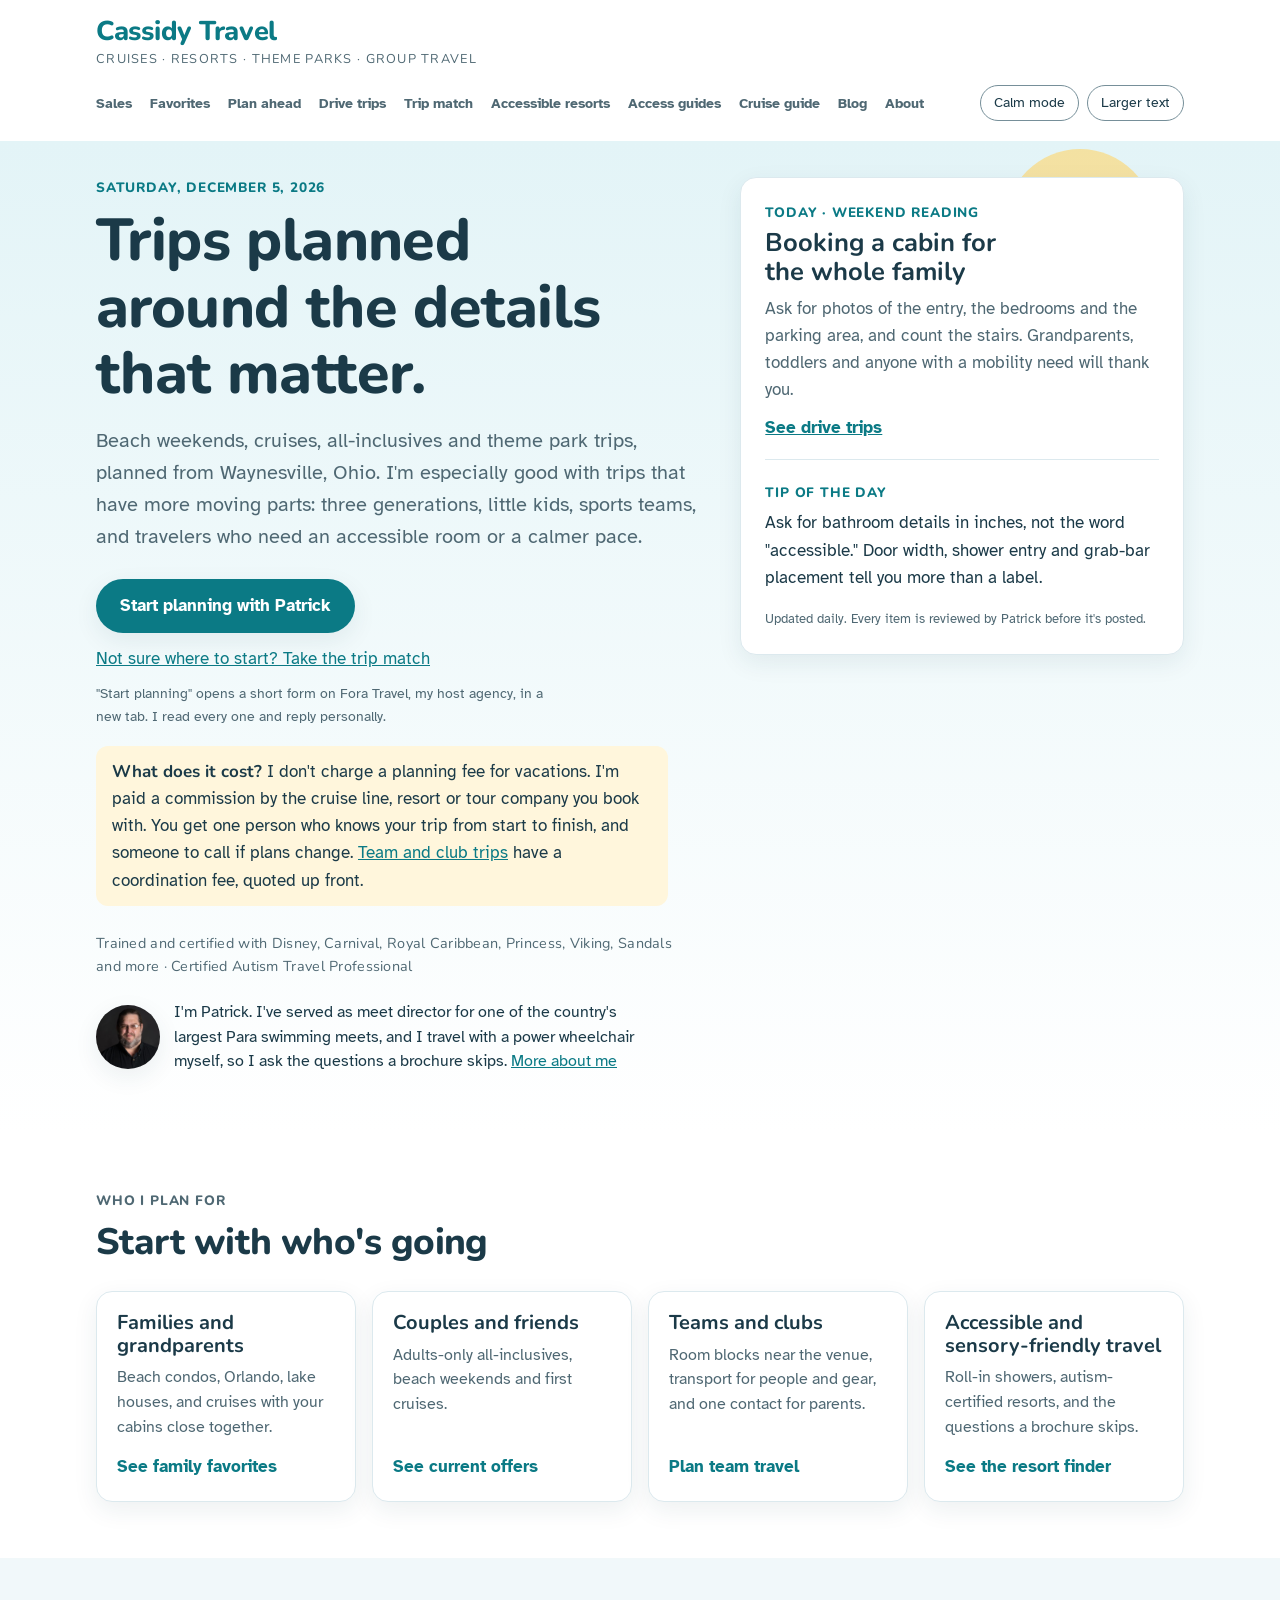
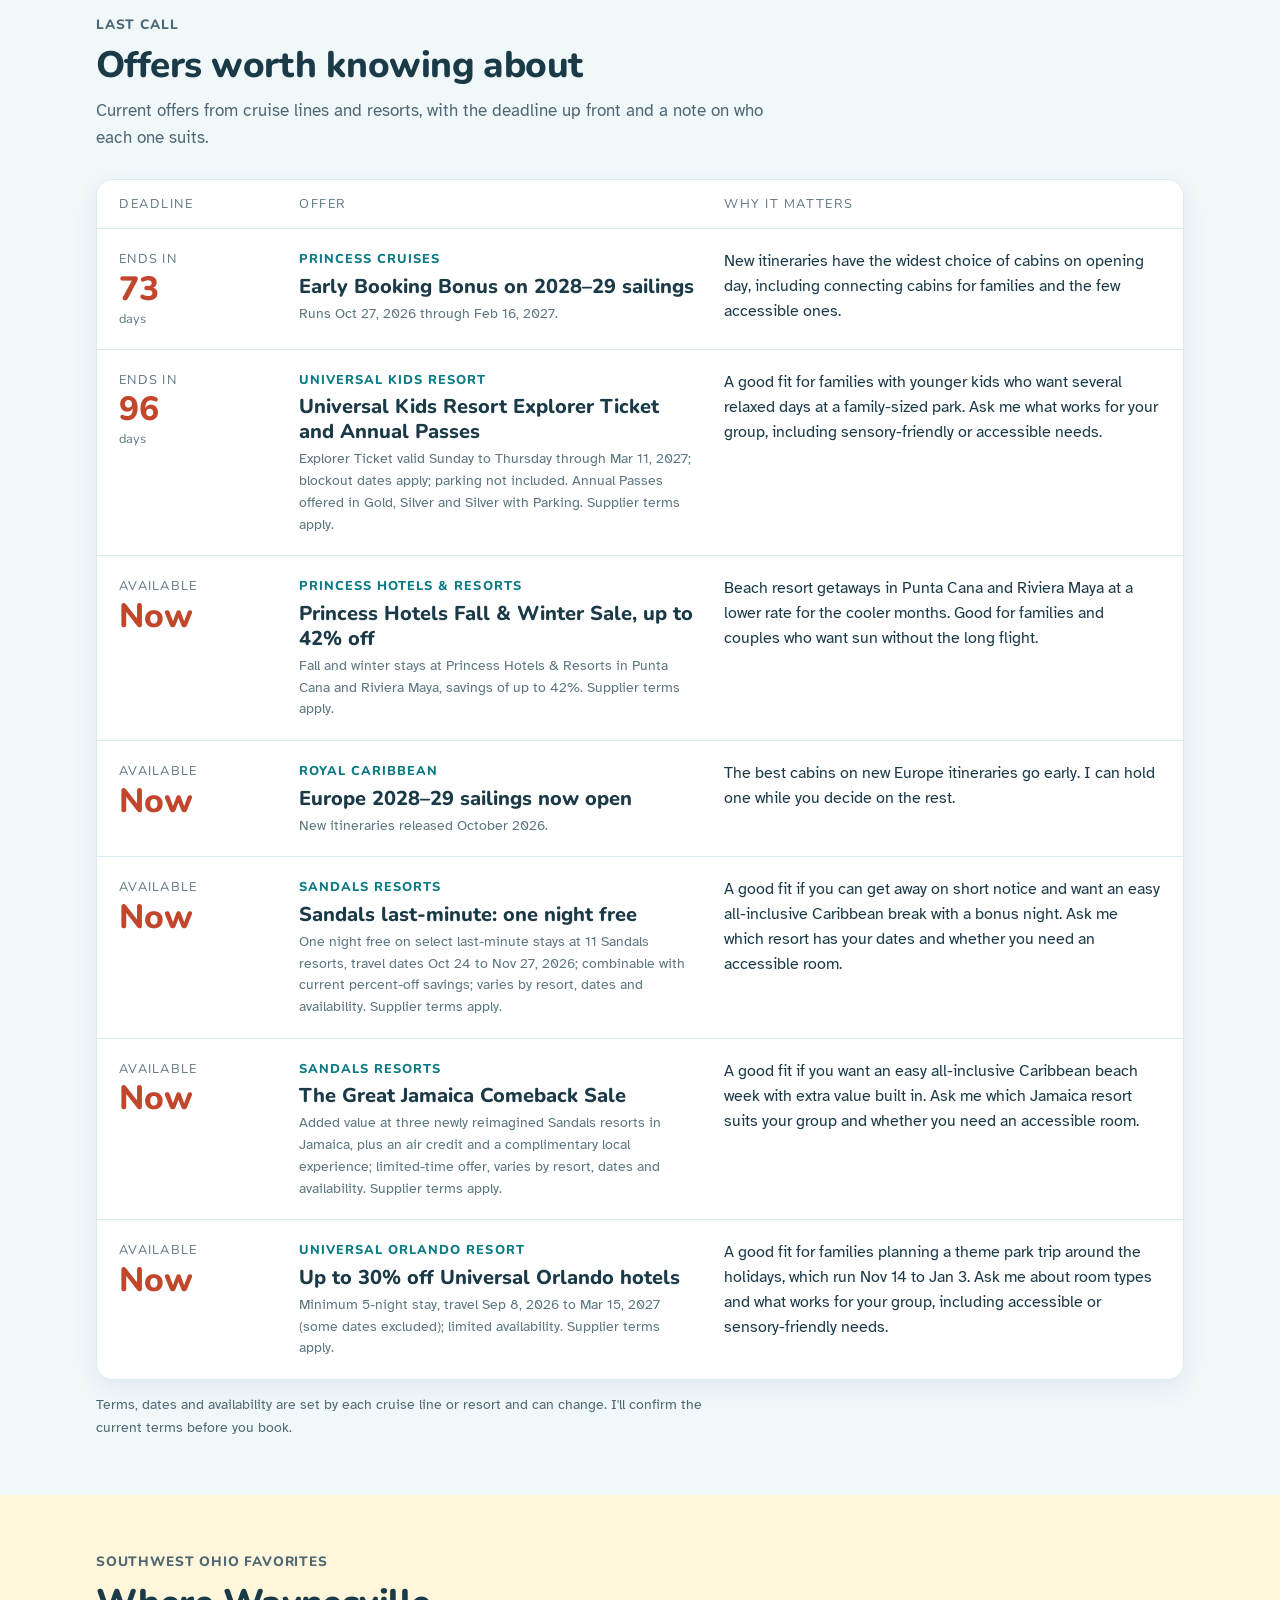
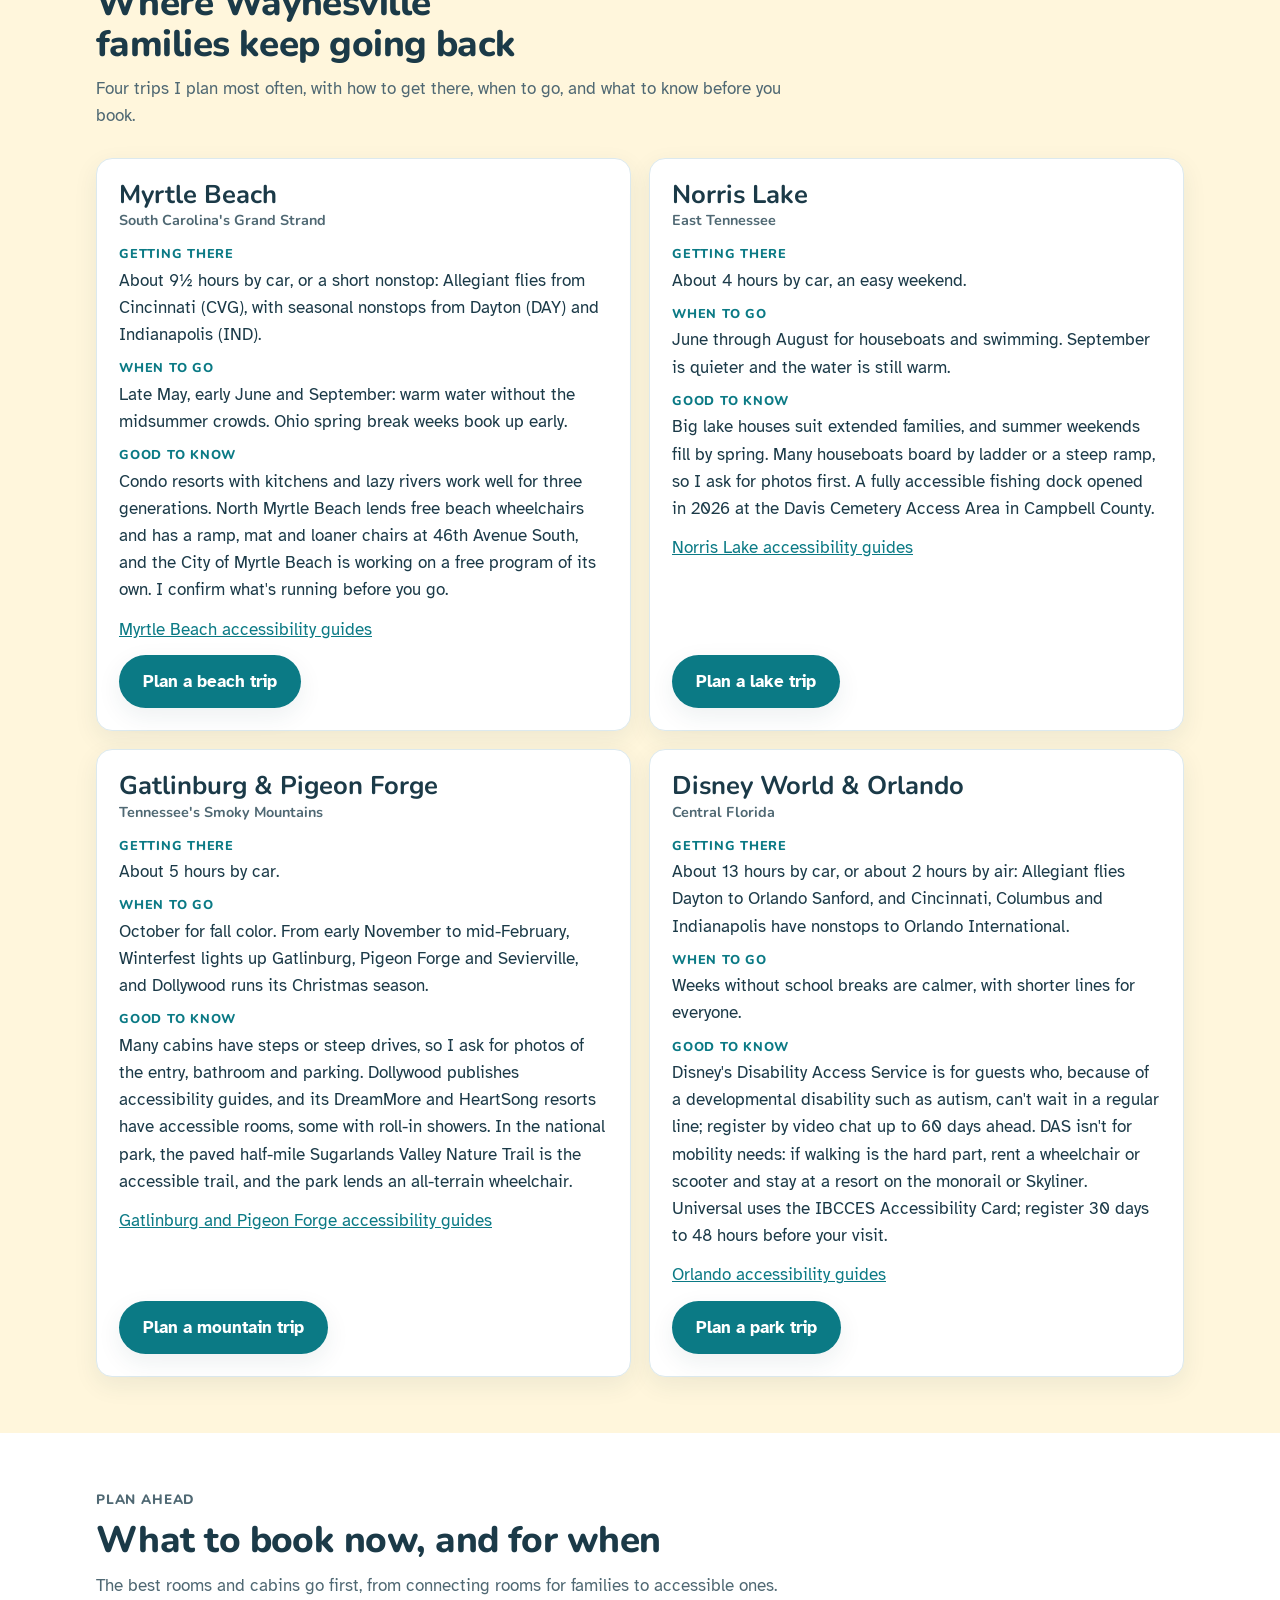
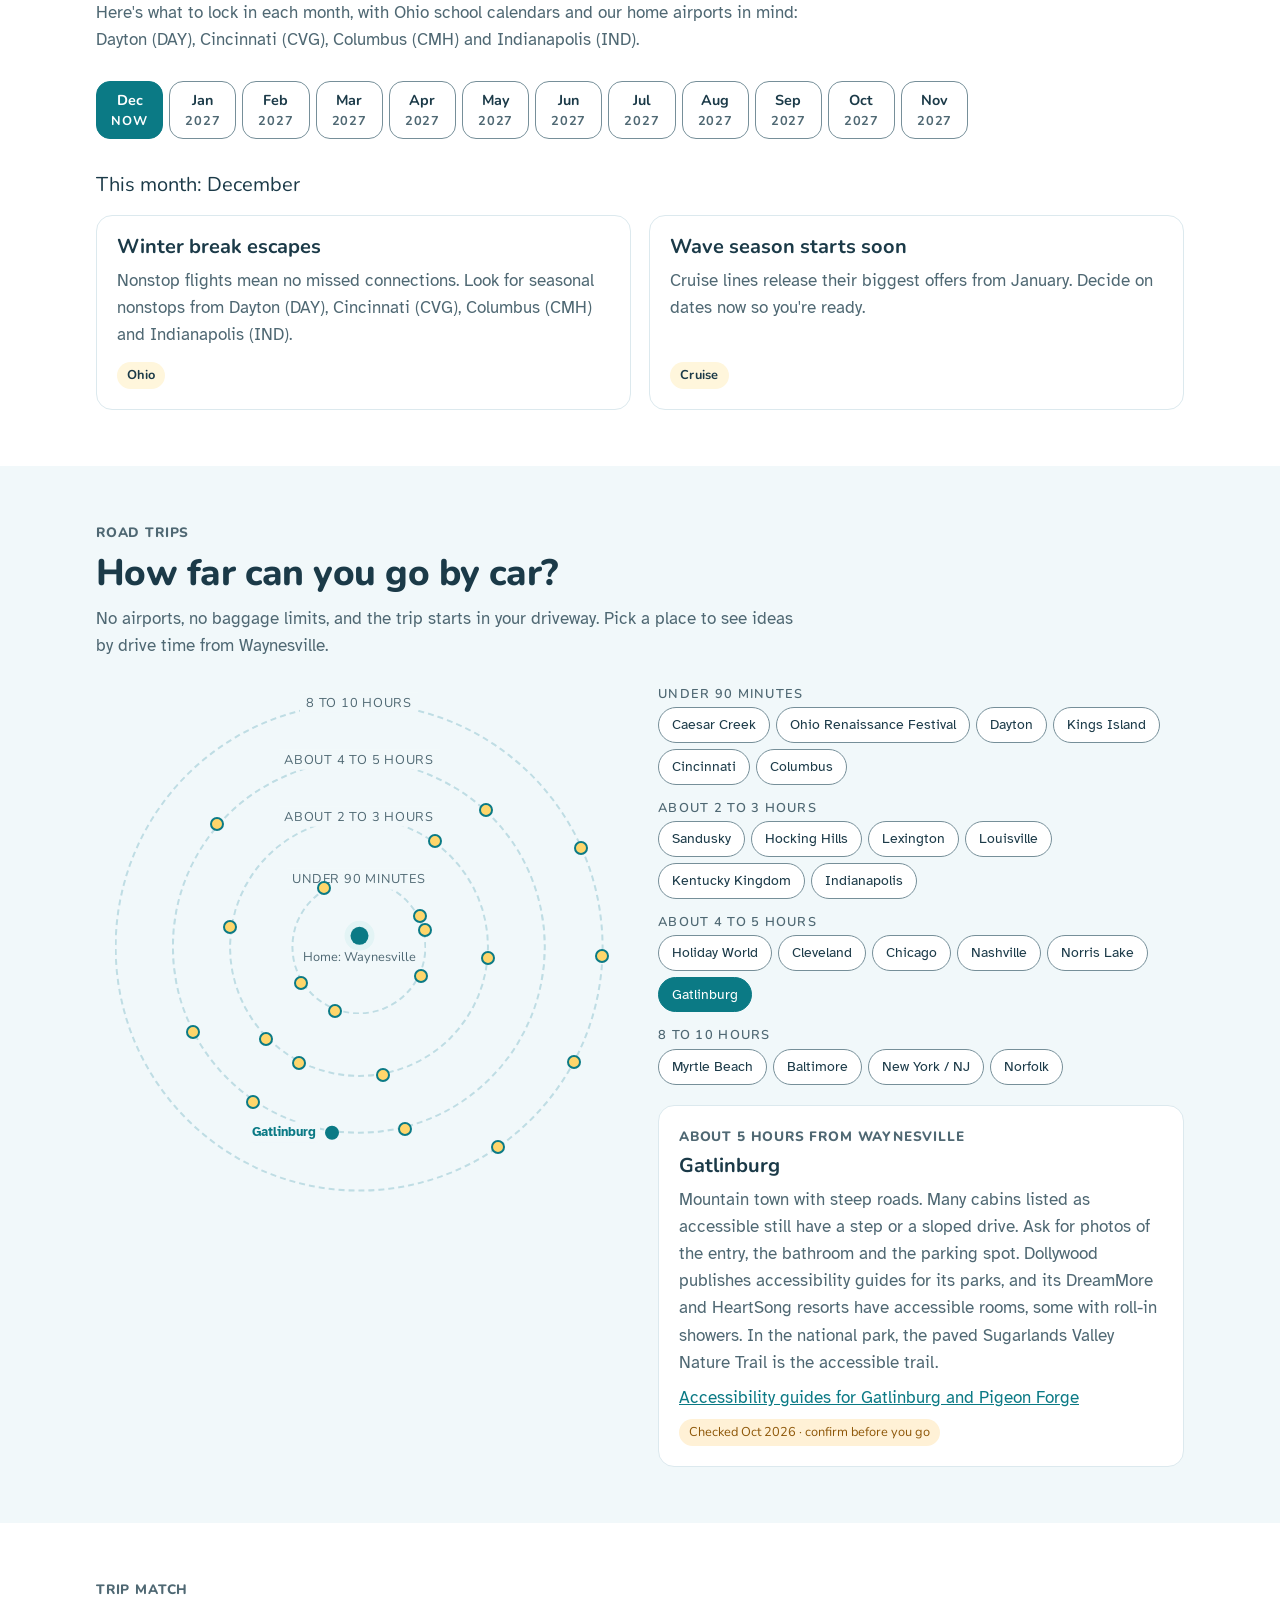
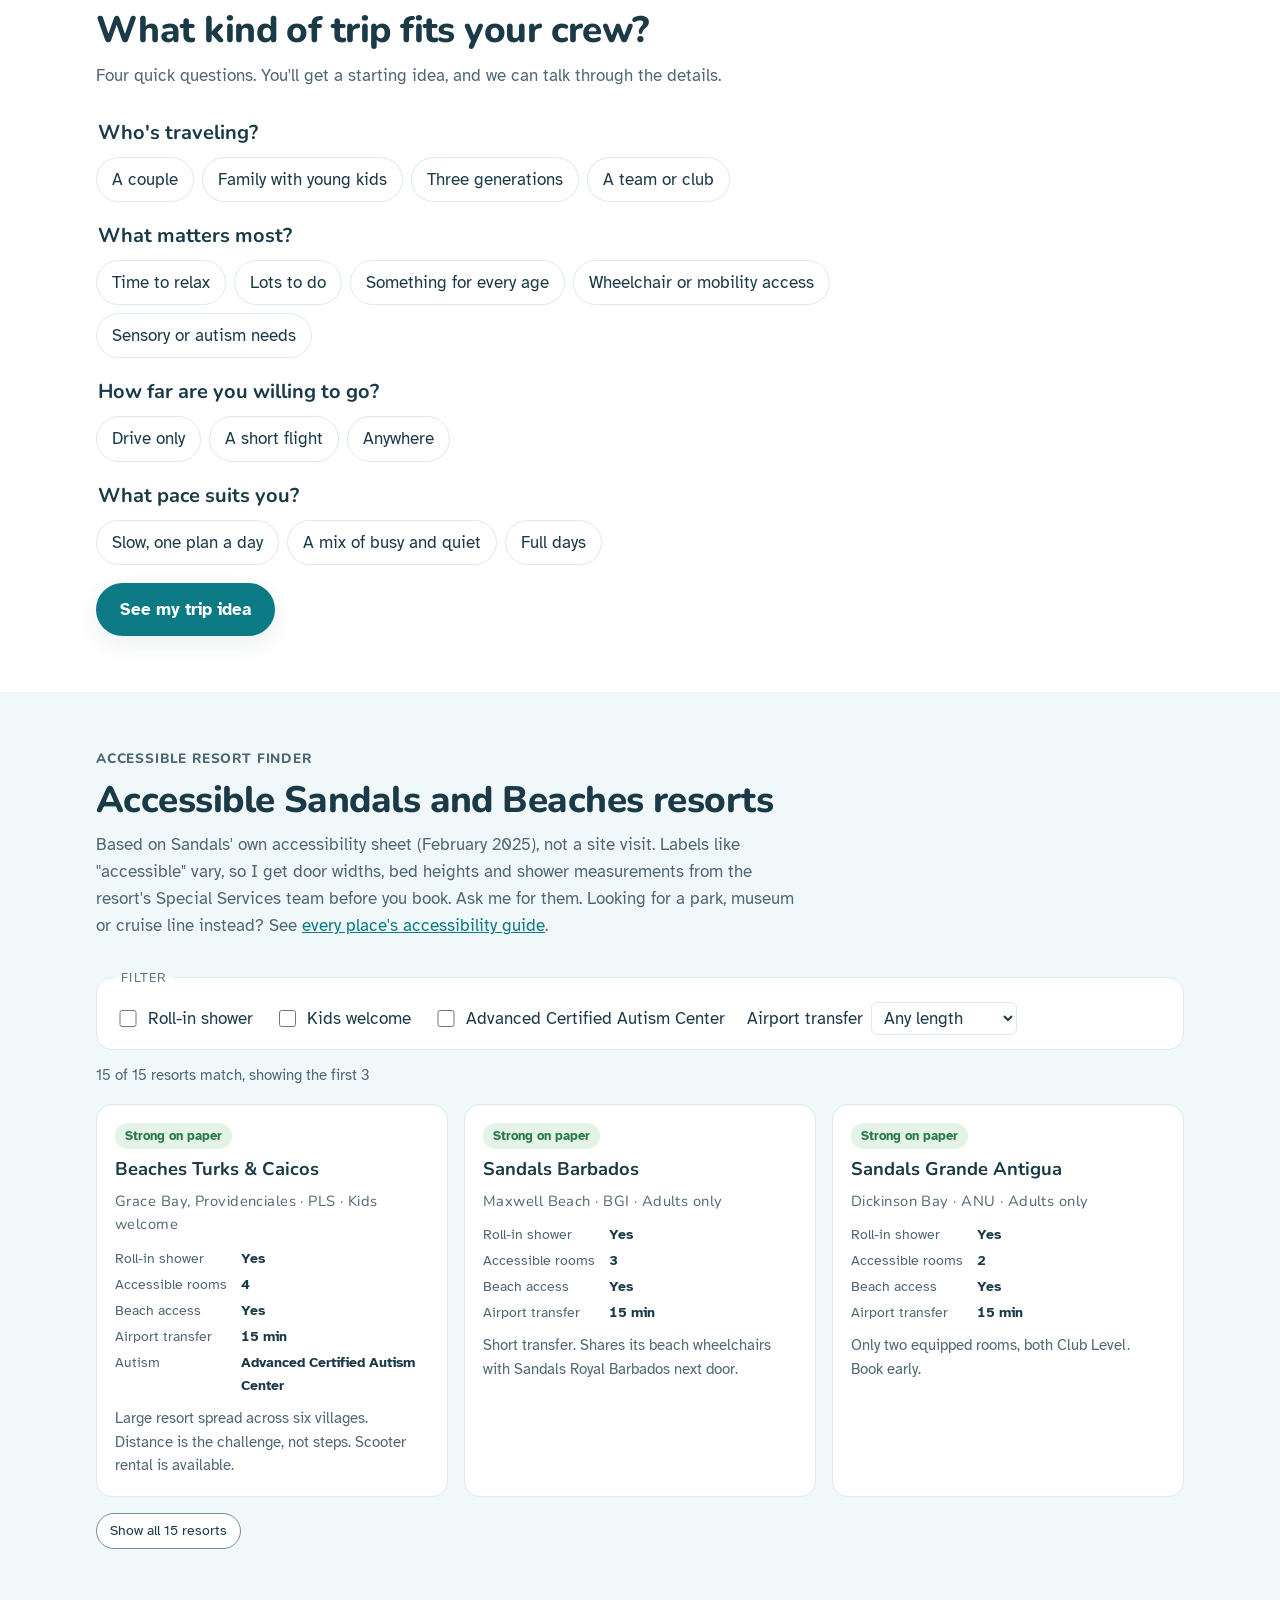
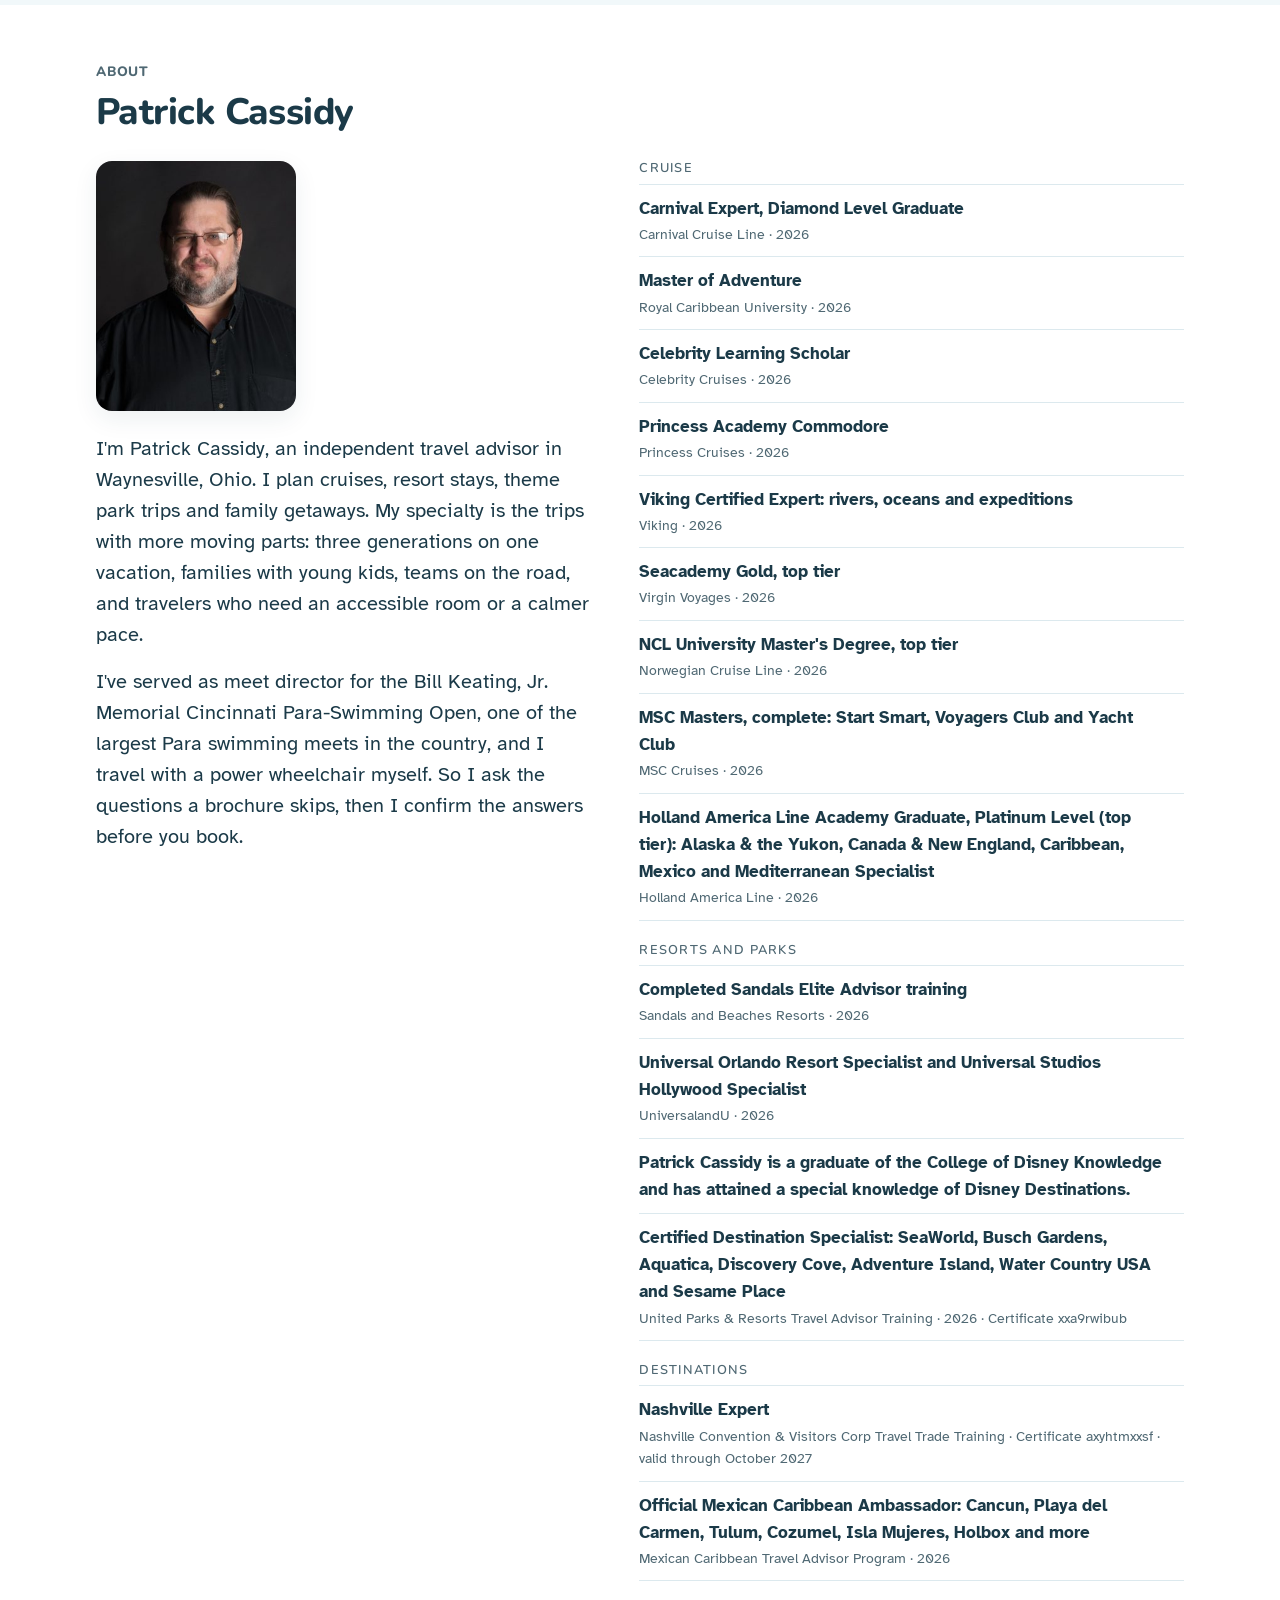
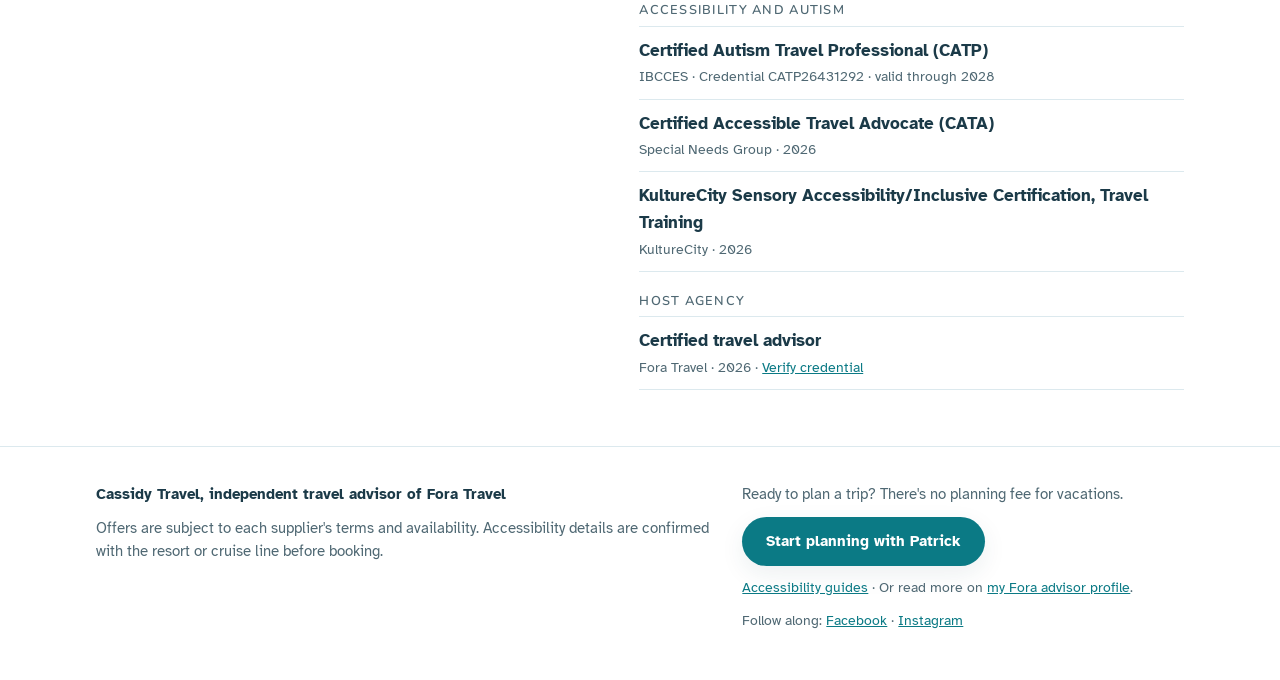
==== commit a5233978: "Add KultureCity Sensory Inclusive certification (Travel Training)" ====
--- a/index.html
+++ b/index.html
@@ -281,6 +281,7 @@
             <ul class="creds">
               <li><span class="cname">Certified Autism Travel Professional (CATP)</span><span class="cmeta">IBCCES · Credential CATP26431292 · valid through 2028</span></li>
               <li><span class="cname">Certified Accessible Travel Advocate (CATA)</span><span class="cmeta">Special Needs Group · 2026</span></li>
+              <li><span class="cname">KultureCity Sensory Accessibility/Inclusive Certification, Travel Training</span><span class="cmeta">KultureCity · 2026</span></li>
             </ul>
           </div>
           <div class="cred-group">
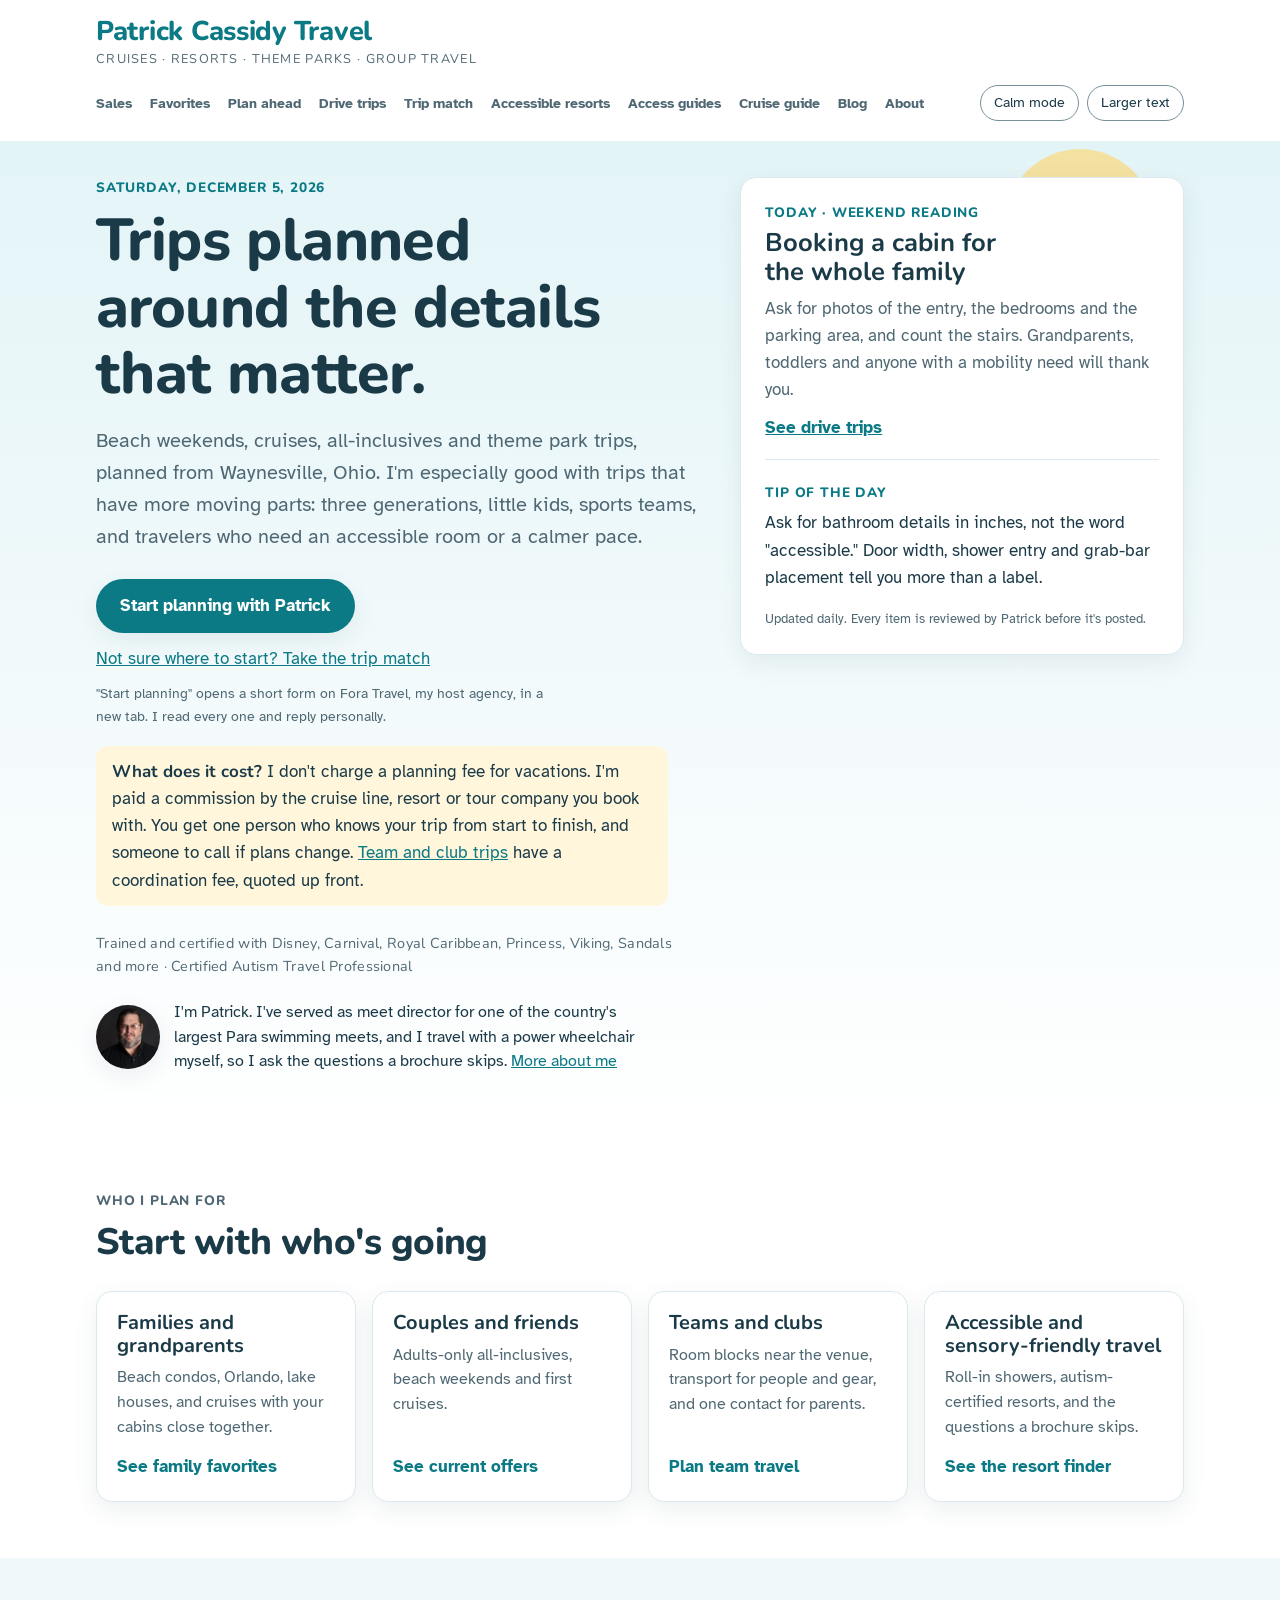
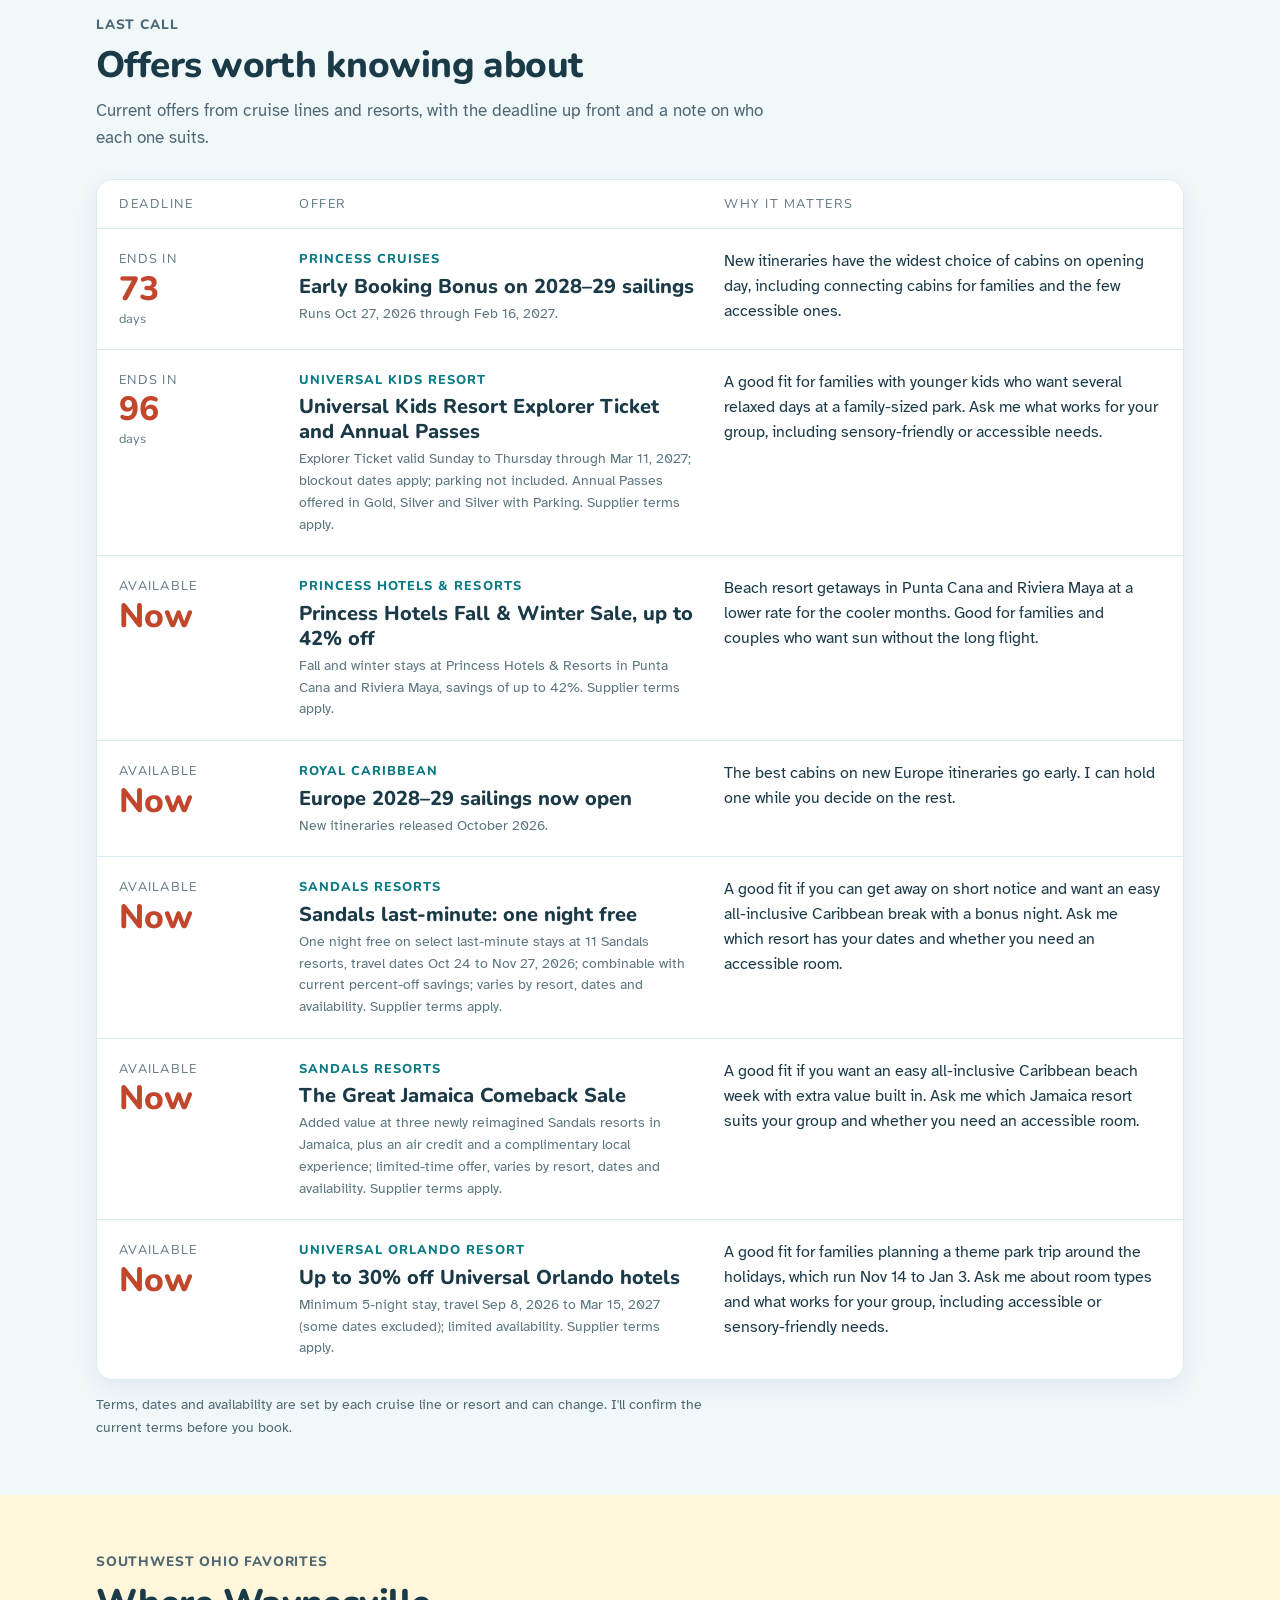
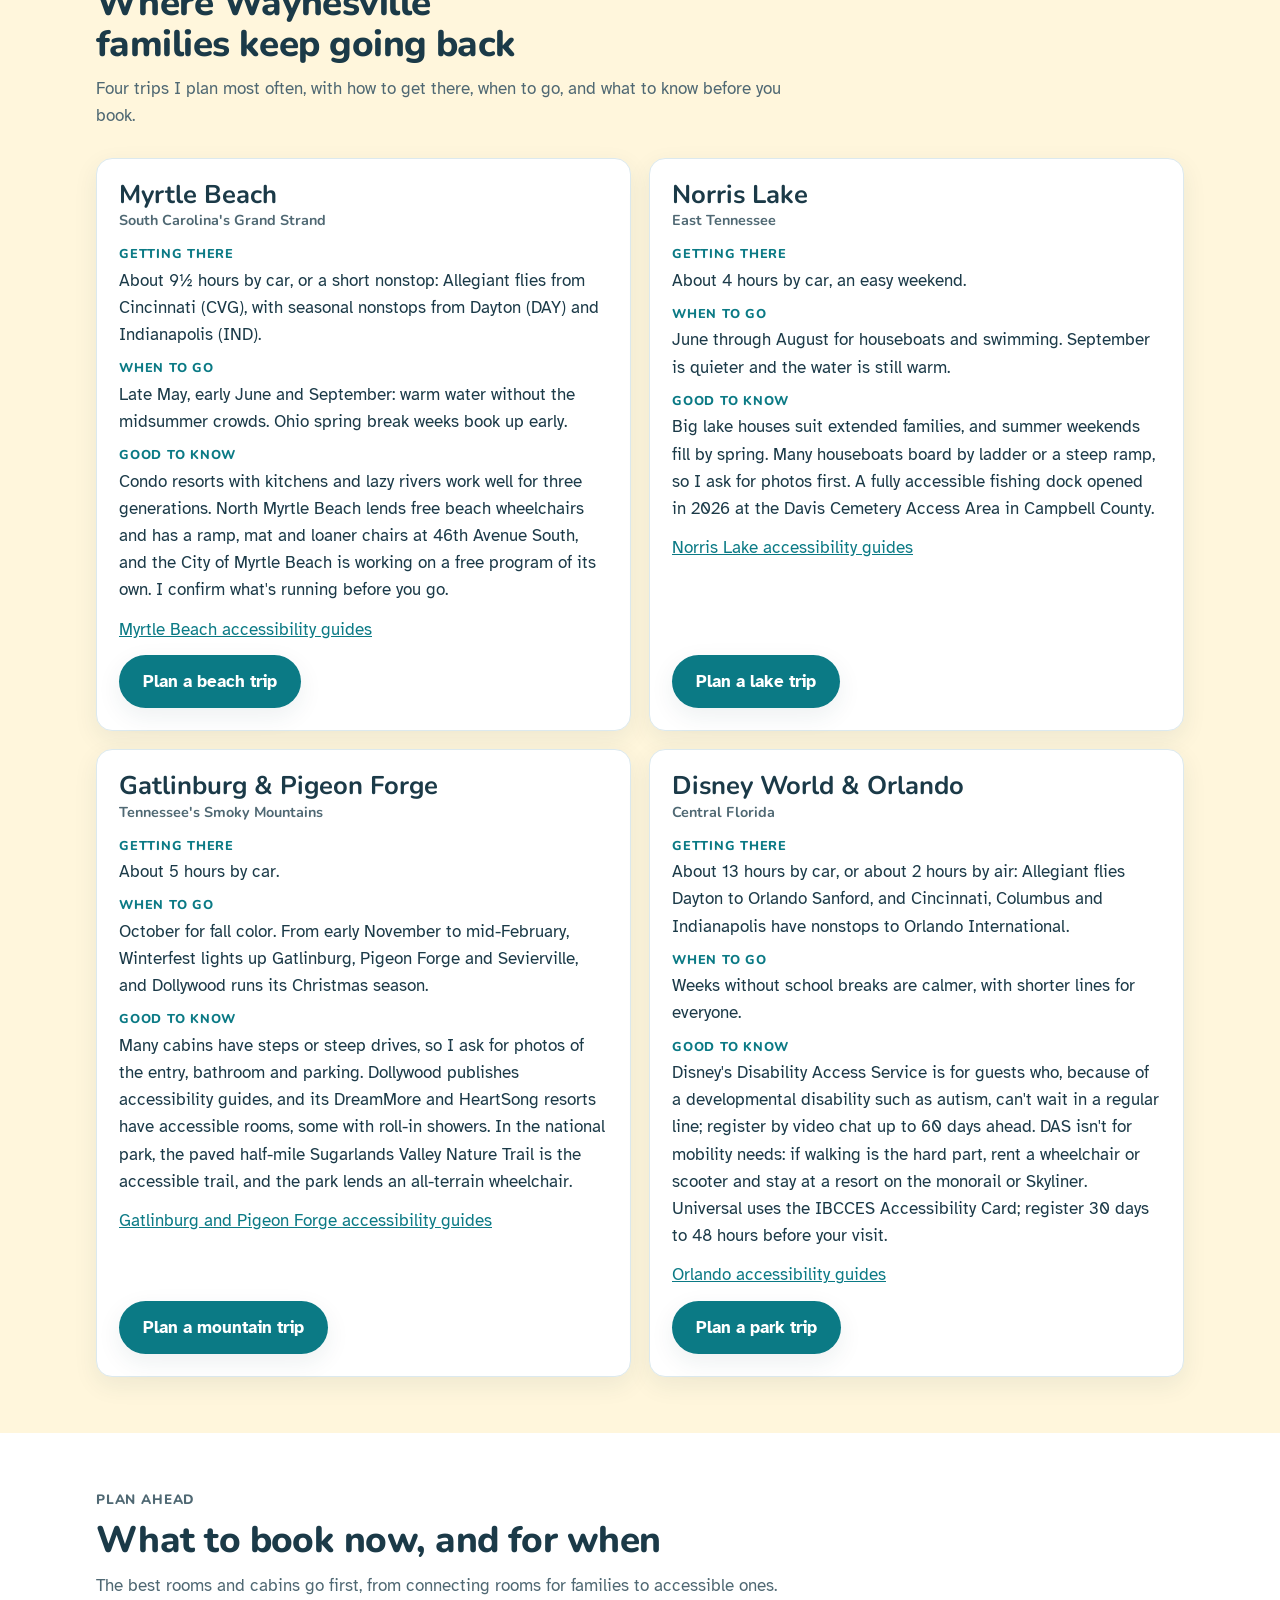
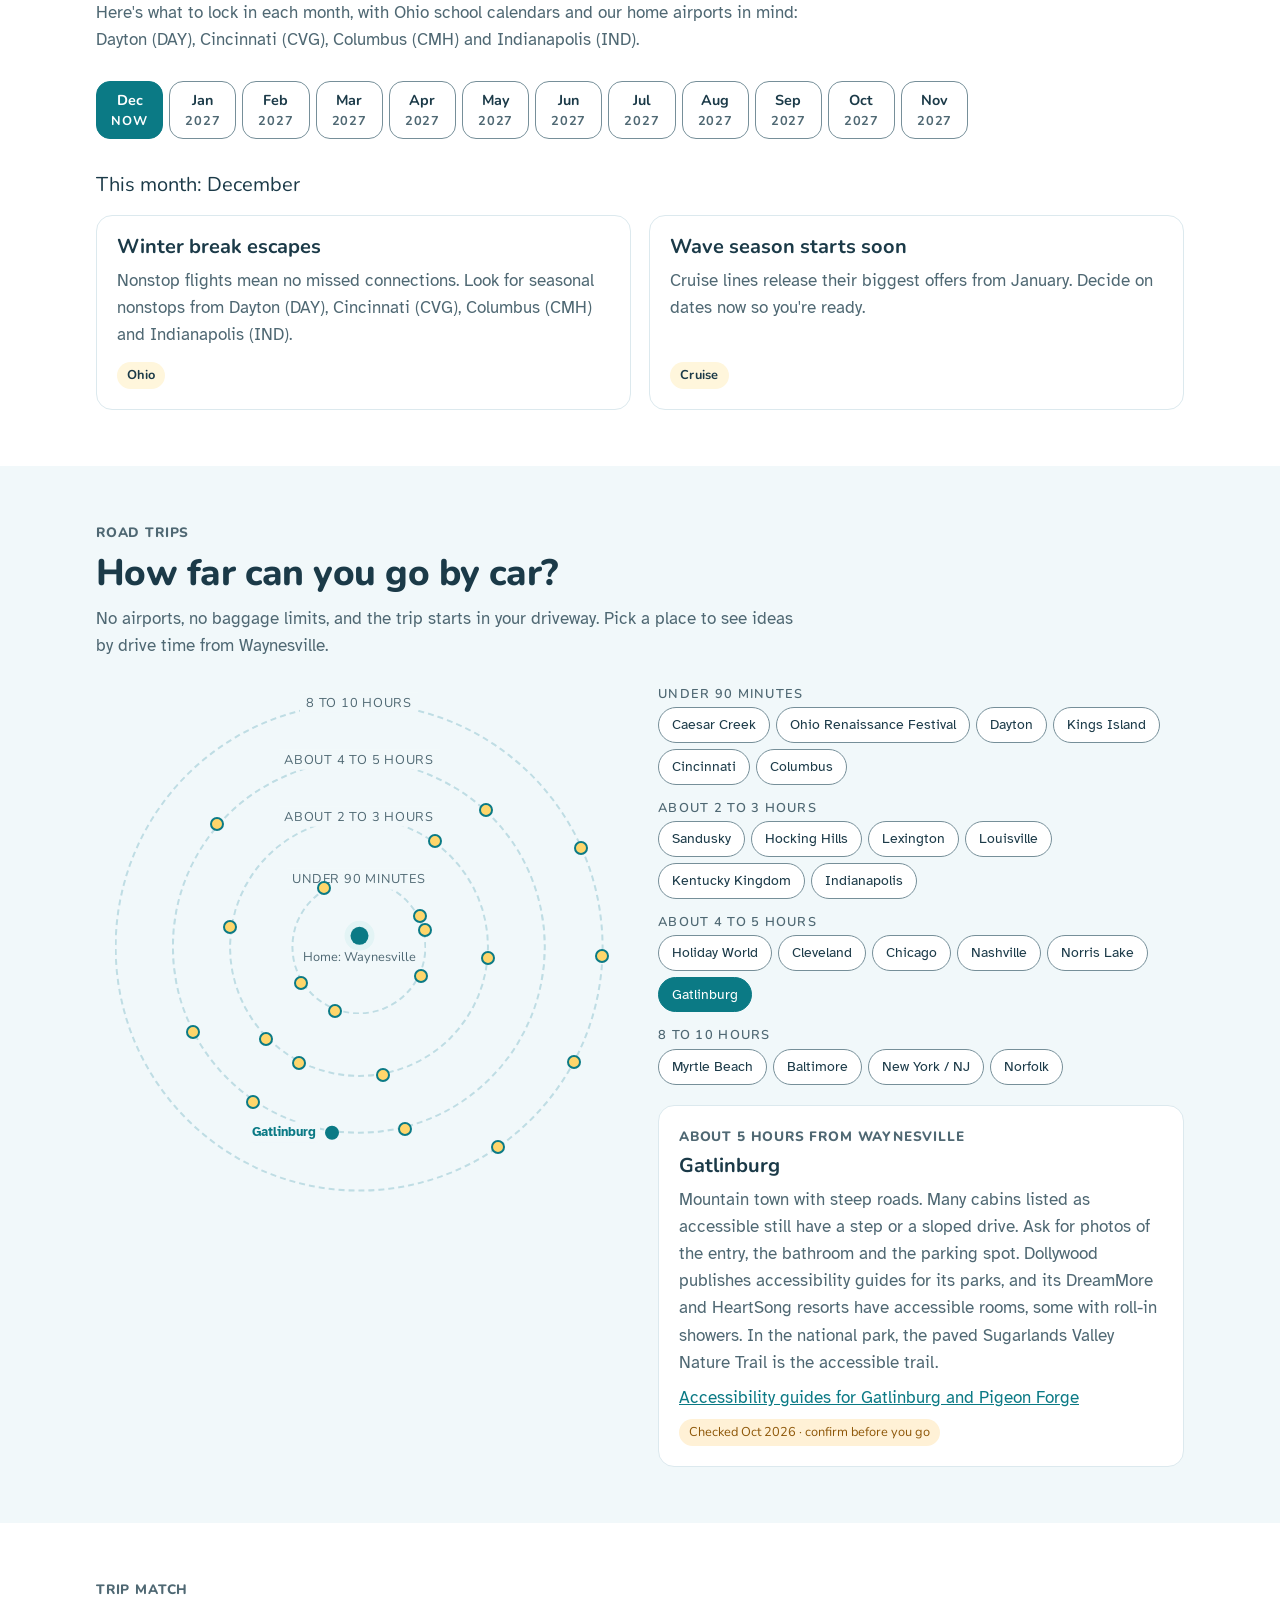
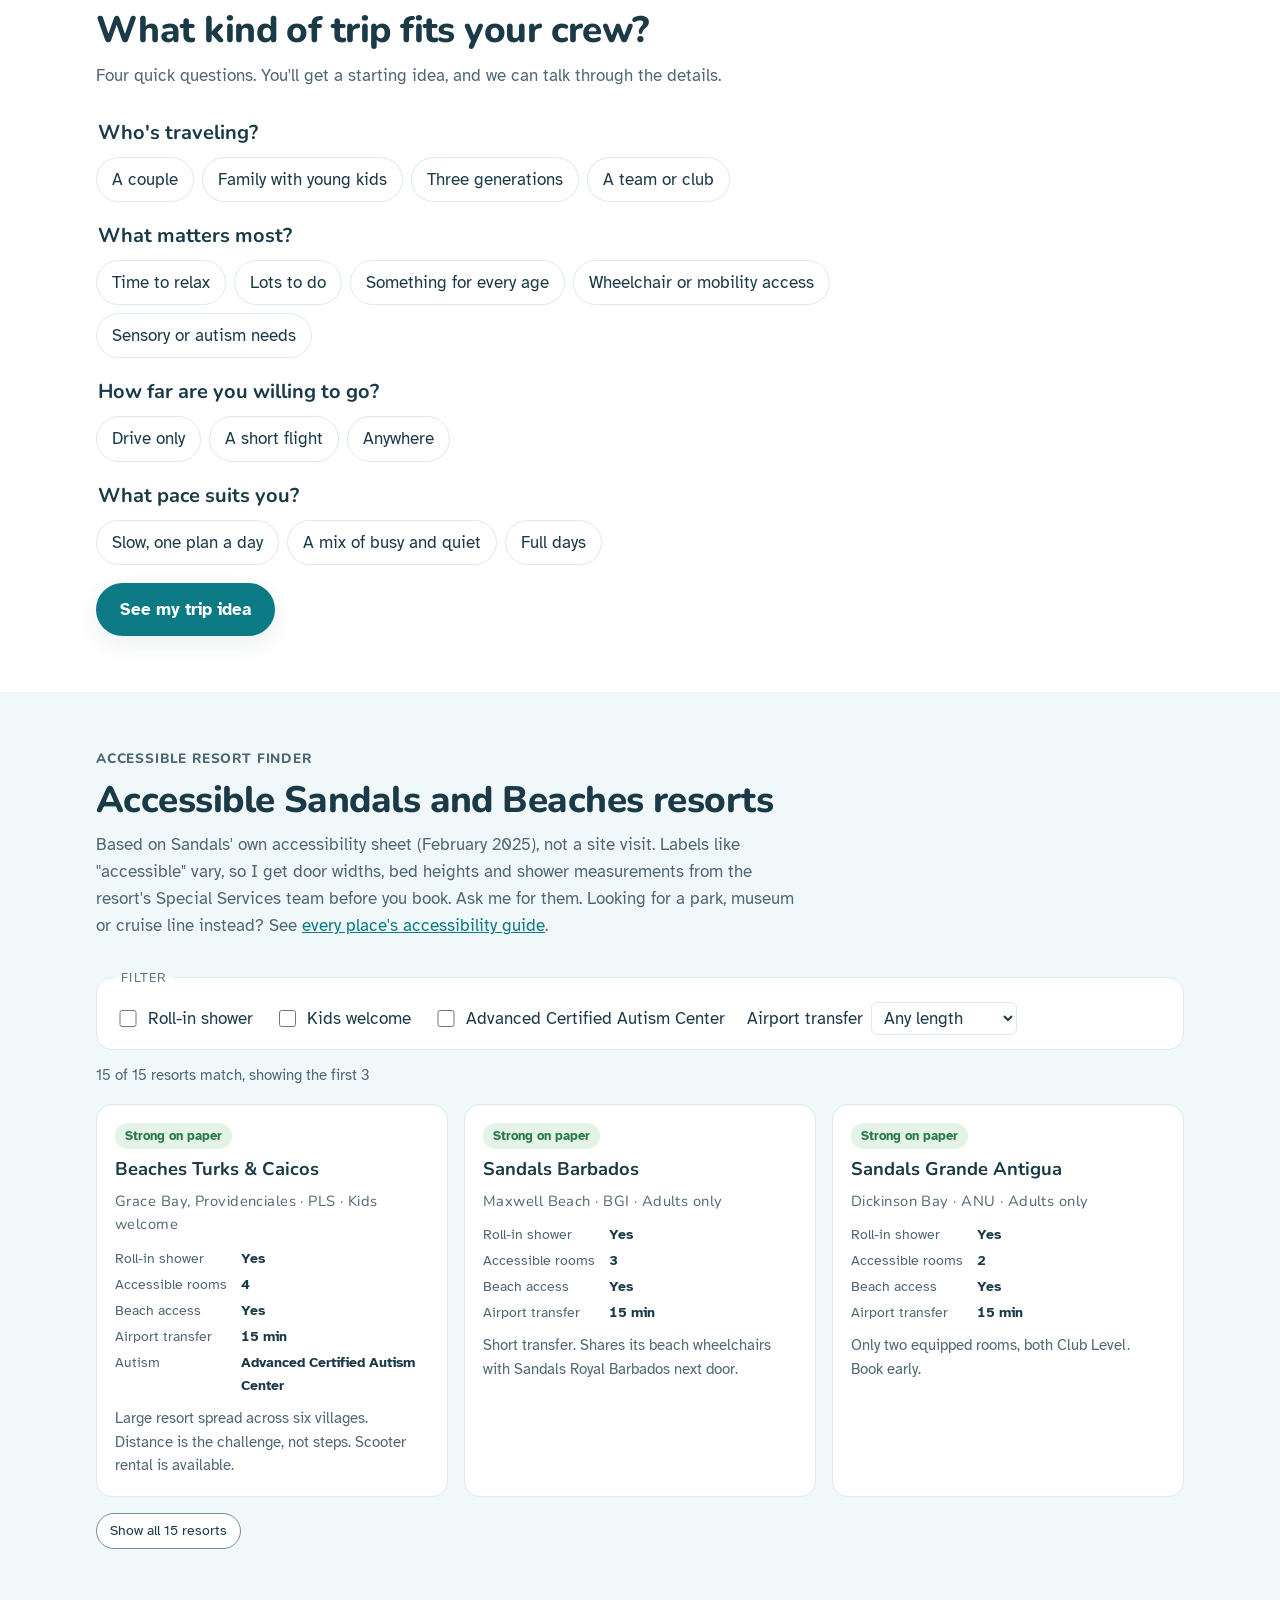
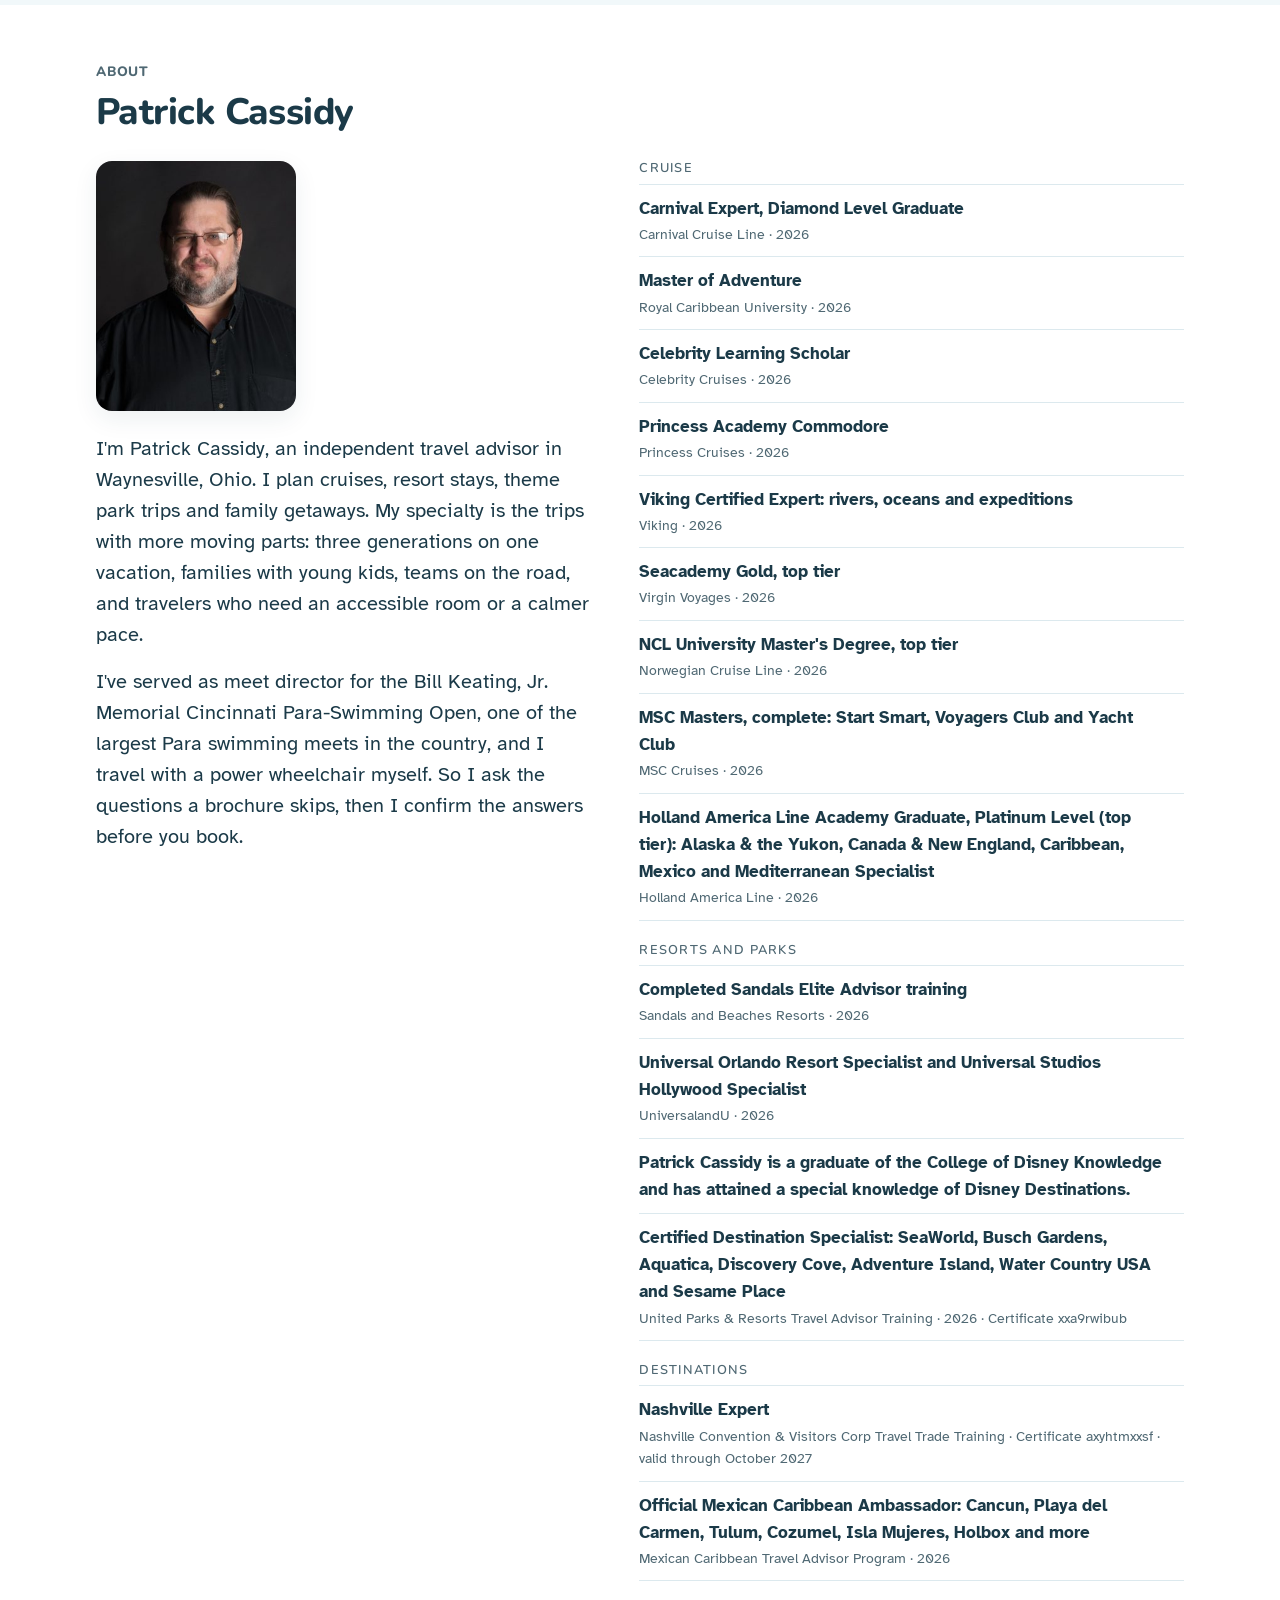
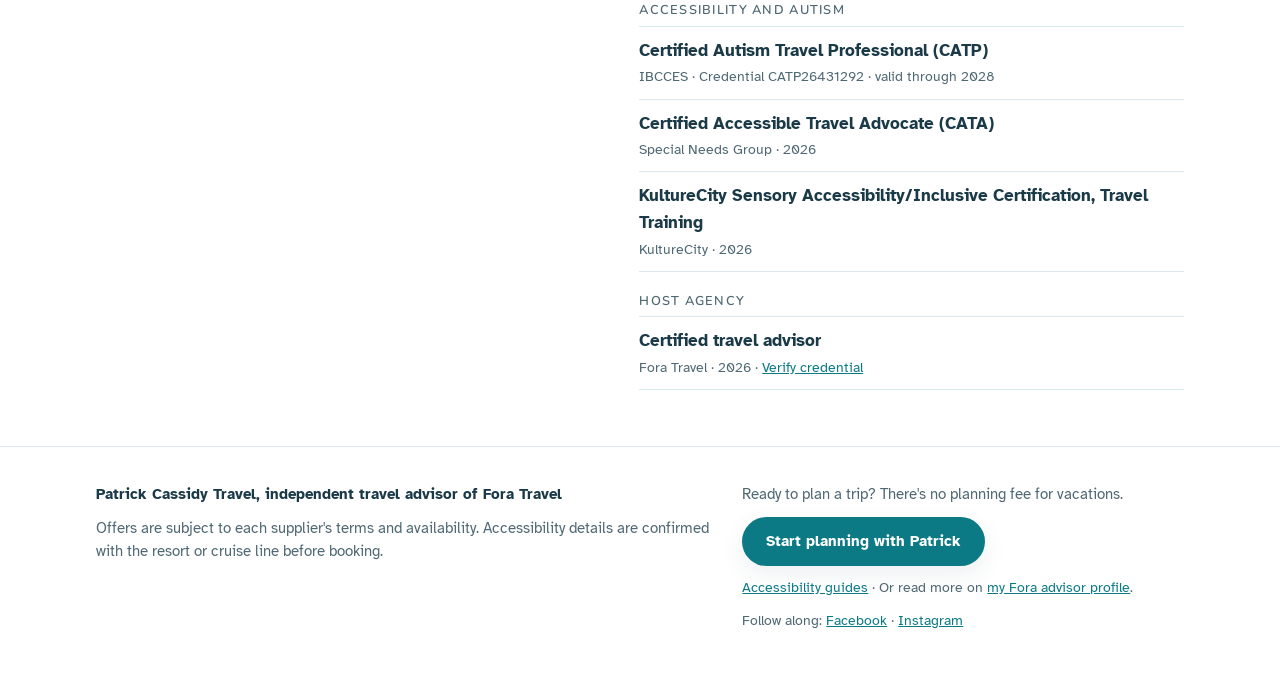
==== commit 66ed4a71: "Rename business to Patrick Cassidy Travel across the site" ====
--- a/index.html
+++ b/index.html
@@ -3,13 +3,13 @@
 <head>
 <meta charset="utf-8">
 <meta name="viewport" content="width=device-width, initial-scale=1, viewport-fit=cover">
-<meta name="description" content="Cassidy Travel: cruises, resorts, theme parks and family getaways planned from Waynesville, Ohio, with a focus on accessible and multi-generational travel.">
-<title>Cassidy Travel</title>
+<meta name="description" content="Patrick Cassidy Travel: cruises, resorts, theme parks and family getaways planned from Waynesville, Ohio, with a focus on accessible and multi-generational travel.">
+<title>Patrick Cassidy Travel</title>
 <link rel="icon" href="data:image/svg+xml,%3Csvg xmlns=%27http://www.w3.org/2000/svg%27 viewBox=%270 0 32 32%27%3E%3Ccircle cx=%2716%27 cy=%2716%27 r=%2716%27 fill=%27%230B7A85%27/%3E%3Ctext x=%2716%27 y=%2722%27 font-family=%27sans-serif%27 font-size=%2717%27 font-weight=%27700%27 fill=%27white%27 text-anchor=%27middle%27%3EC%3C/text%3E%3C/svg%3E">
 <link rel="canonical" href="https://cassidytravel.org/">
 <meta property="og:type" content="website">
 <meta property="og:url" content="https://cassidytravel.org/">
-<meta property="og:title" content="Cassidy Travel">
+<meta property="og:title" content="Patrick Cassidy Travel">
 <meta property="og:image" content="https://cassidytravel.org/img/patrick-640.jpg">
 <meta property="og:description" content="Cruises, resorts, theme parks and family getaways planned from Waynesville, Ohio, with a focus on accessible and multi-generational travel.">
 <link rel="preconnect" href="https://fonts.googleapis.com">
@@ -23,7 +23,7 @@
 
 <header class="head">
   <div class="wrap">
-    <a class="mark" href="#top" id="top"><b>Cassidy Travel</b><span>Cruises · Resorts · Theme parks · Group travel</span></a>
+    <a class="mark" href="#top" id="top"><b>Patrick Cassidy Travel</b><span>Cruises · Resorts · Theme parks · Group travel</span></a>
     <nav aria-label="Sections"><ul class="nav">
       <li><a href="#sales">Sales</a></li>
       <li><a href="#favorites">Favorites</a></li>
@@ -299,7 +299,7 @@
 <footer class="foot">
   <div class="wrap">
     <div>
-      <p class="affil">Cassidy Travel, independent travel advisor of Fora Travel</p>
+      <p class="affil">Patrick Cassidy Travel, independent travel advisor of Fora Travel</p>
       <p style="margin-top:10px">Offers are subject to each supplier's terms and availability. Accessibility details are confirmed with the resort or cruise line before booking.</p>
     </div>
     <div>
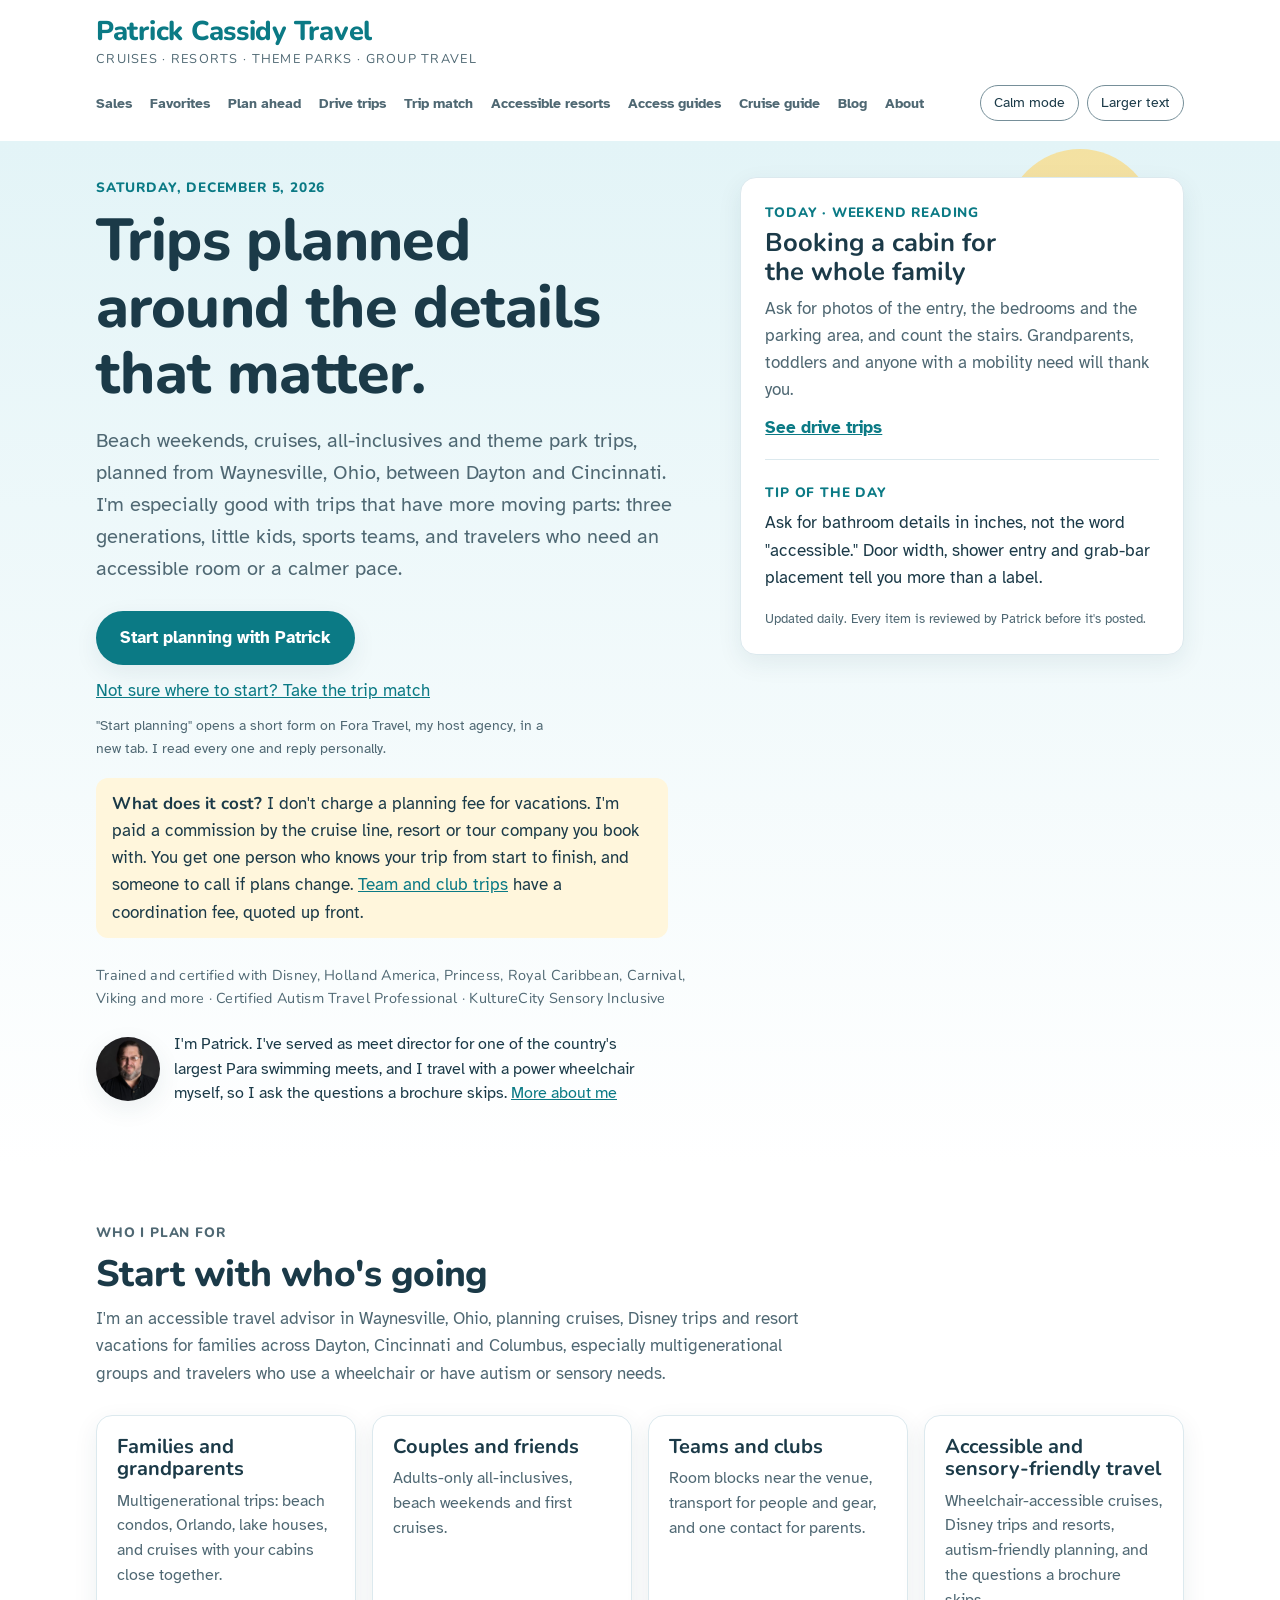
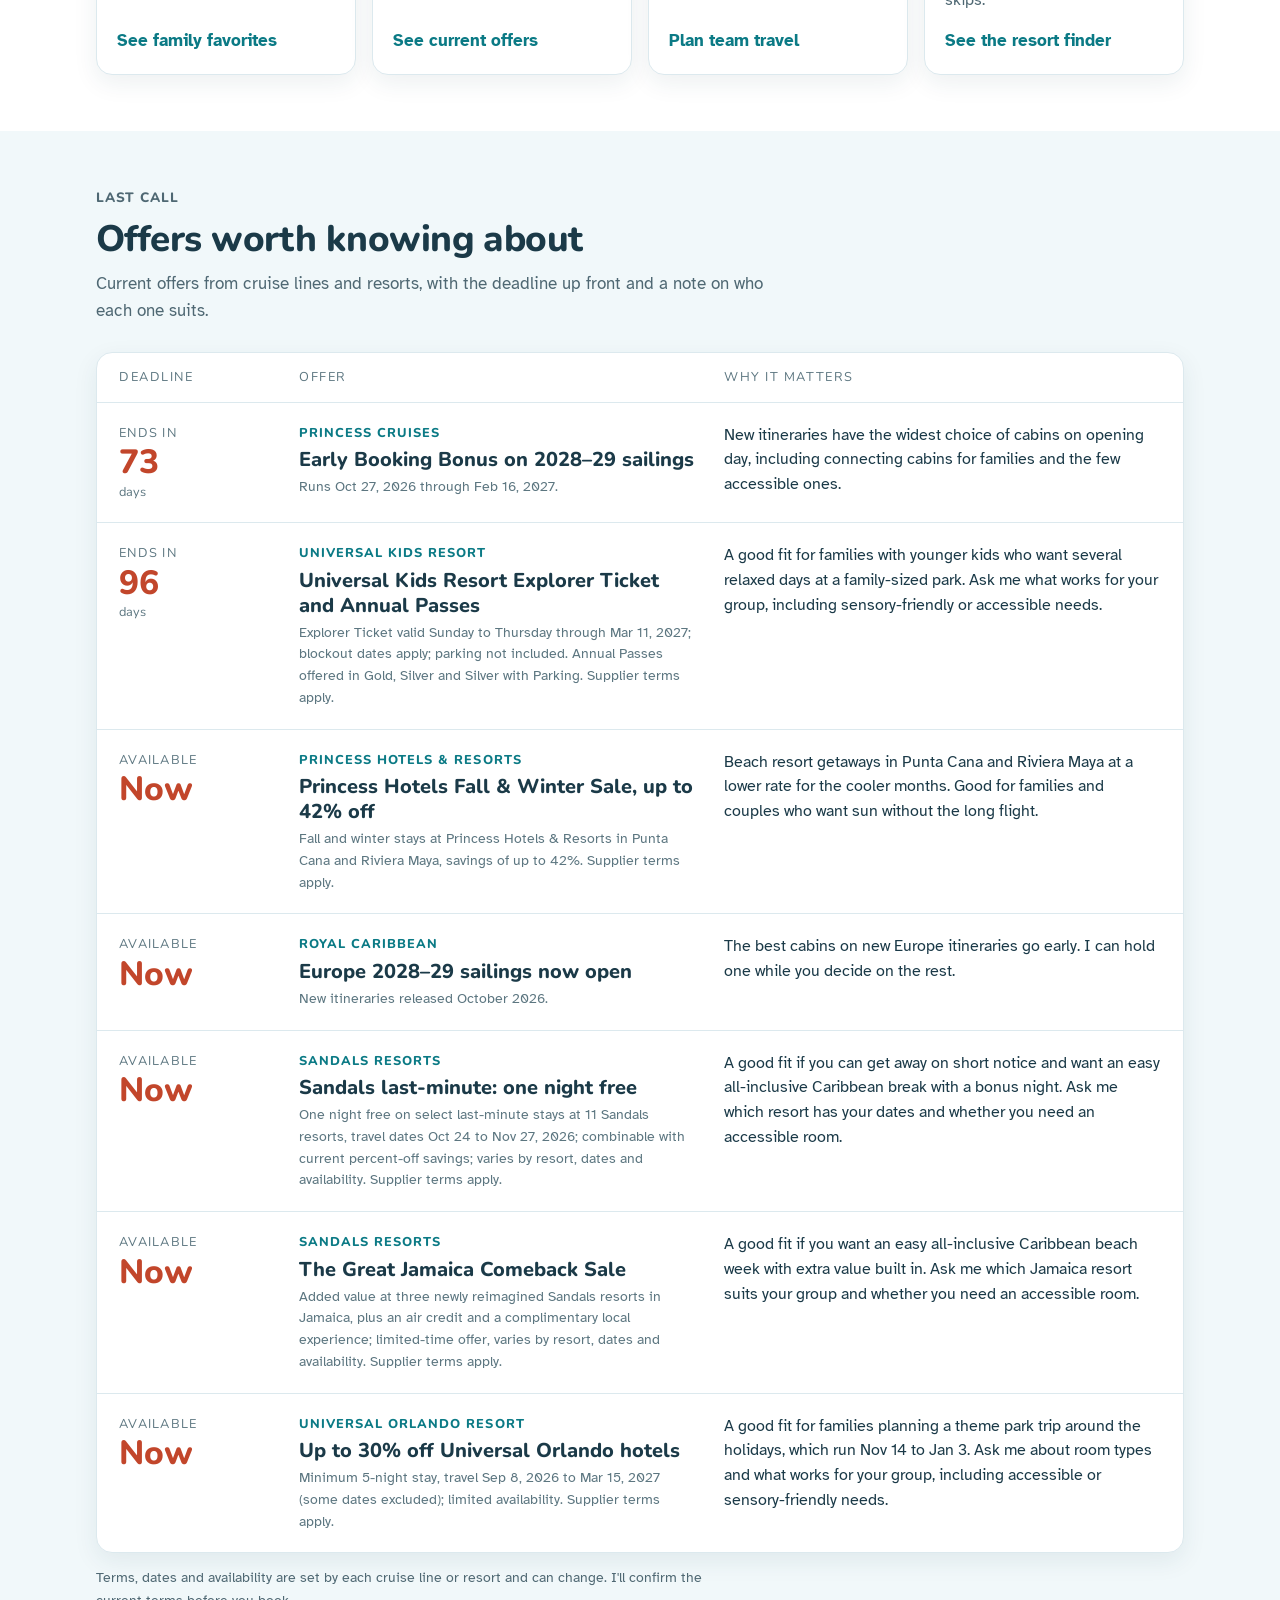
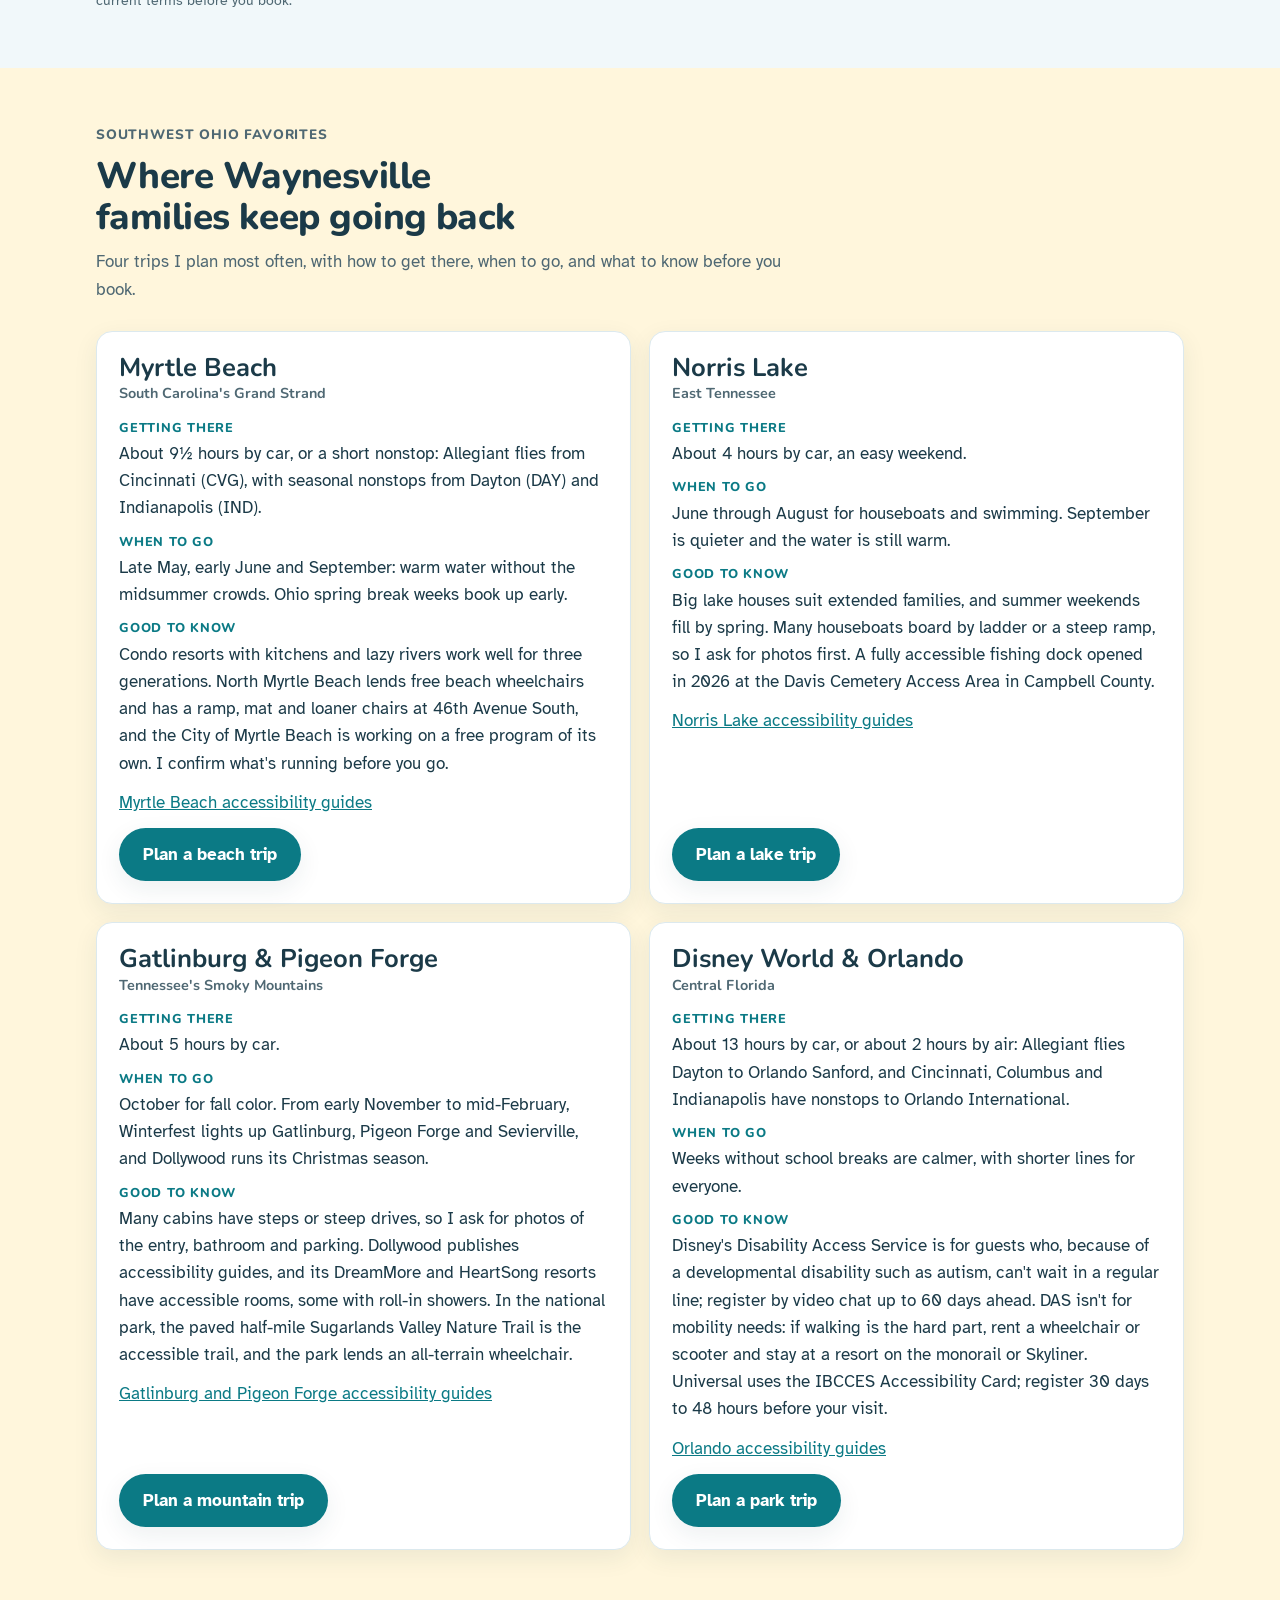
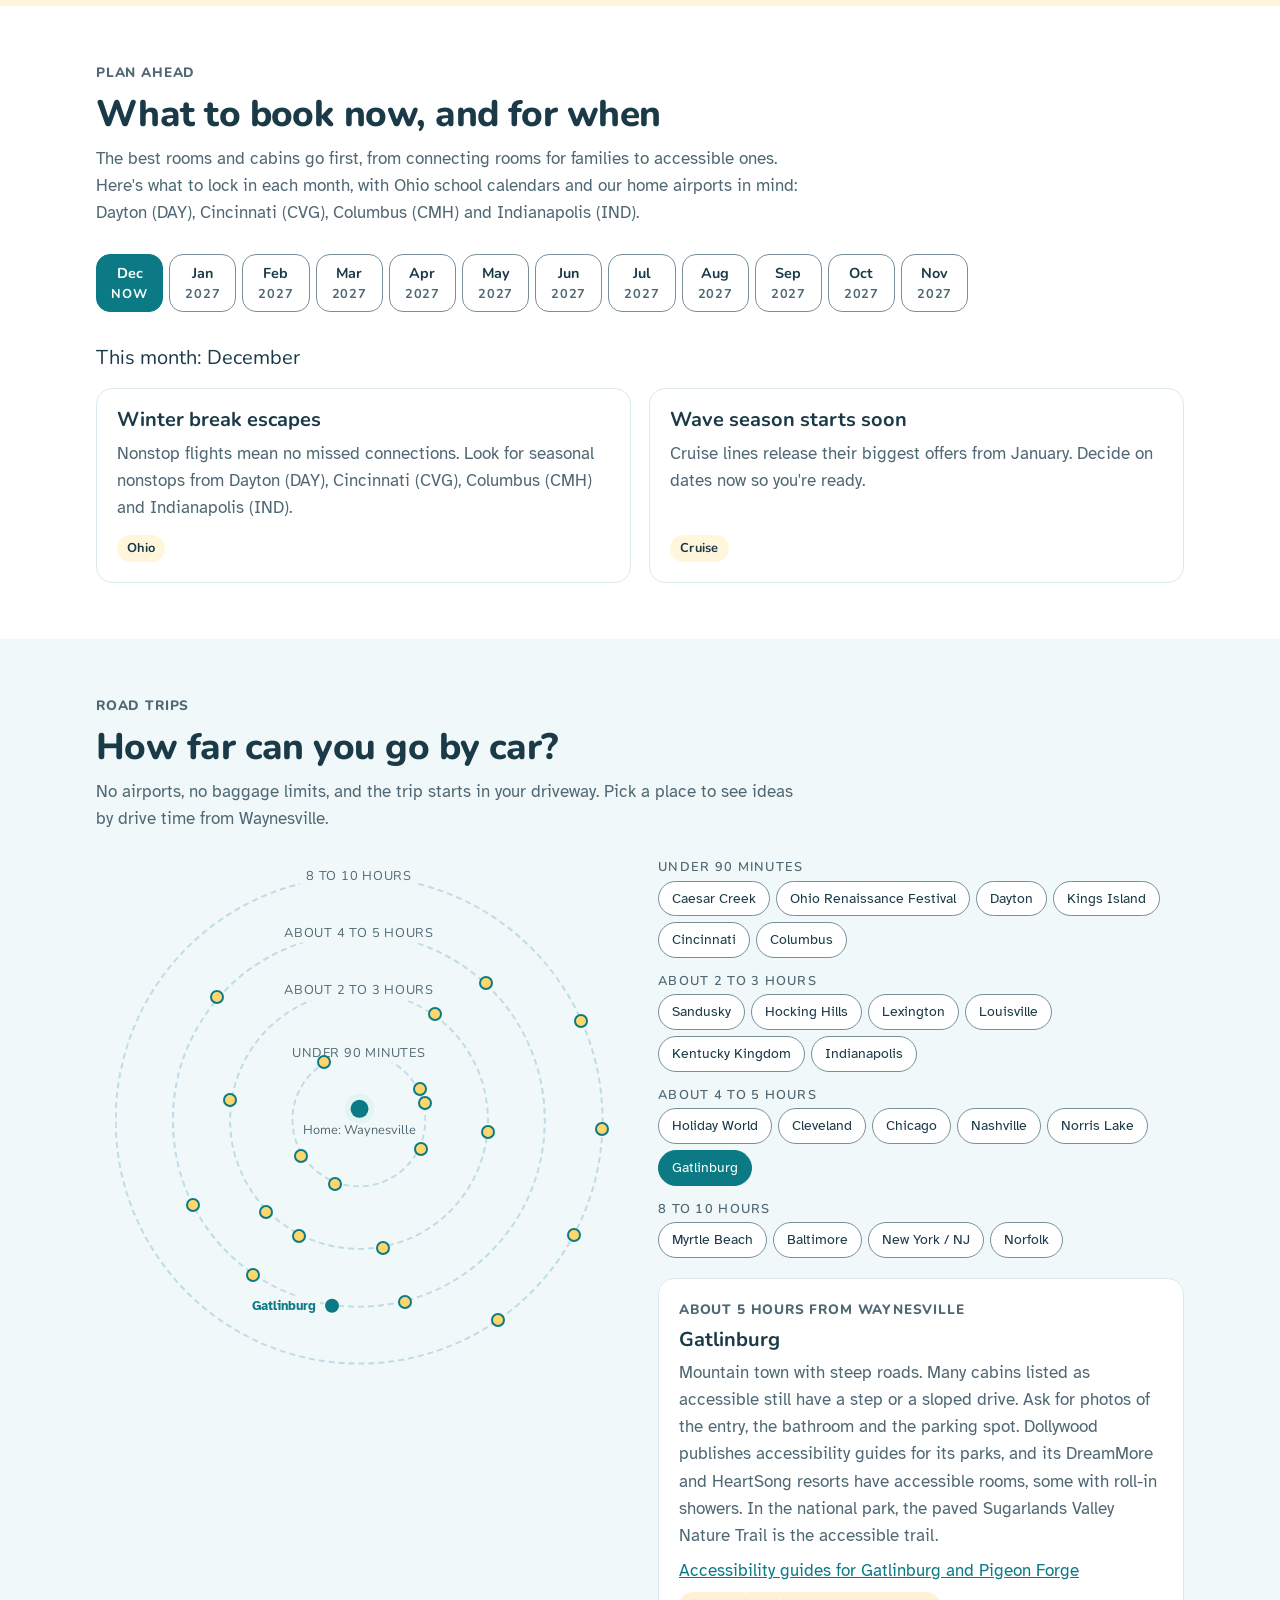
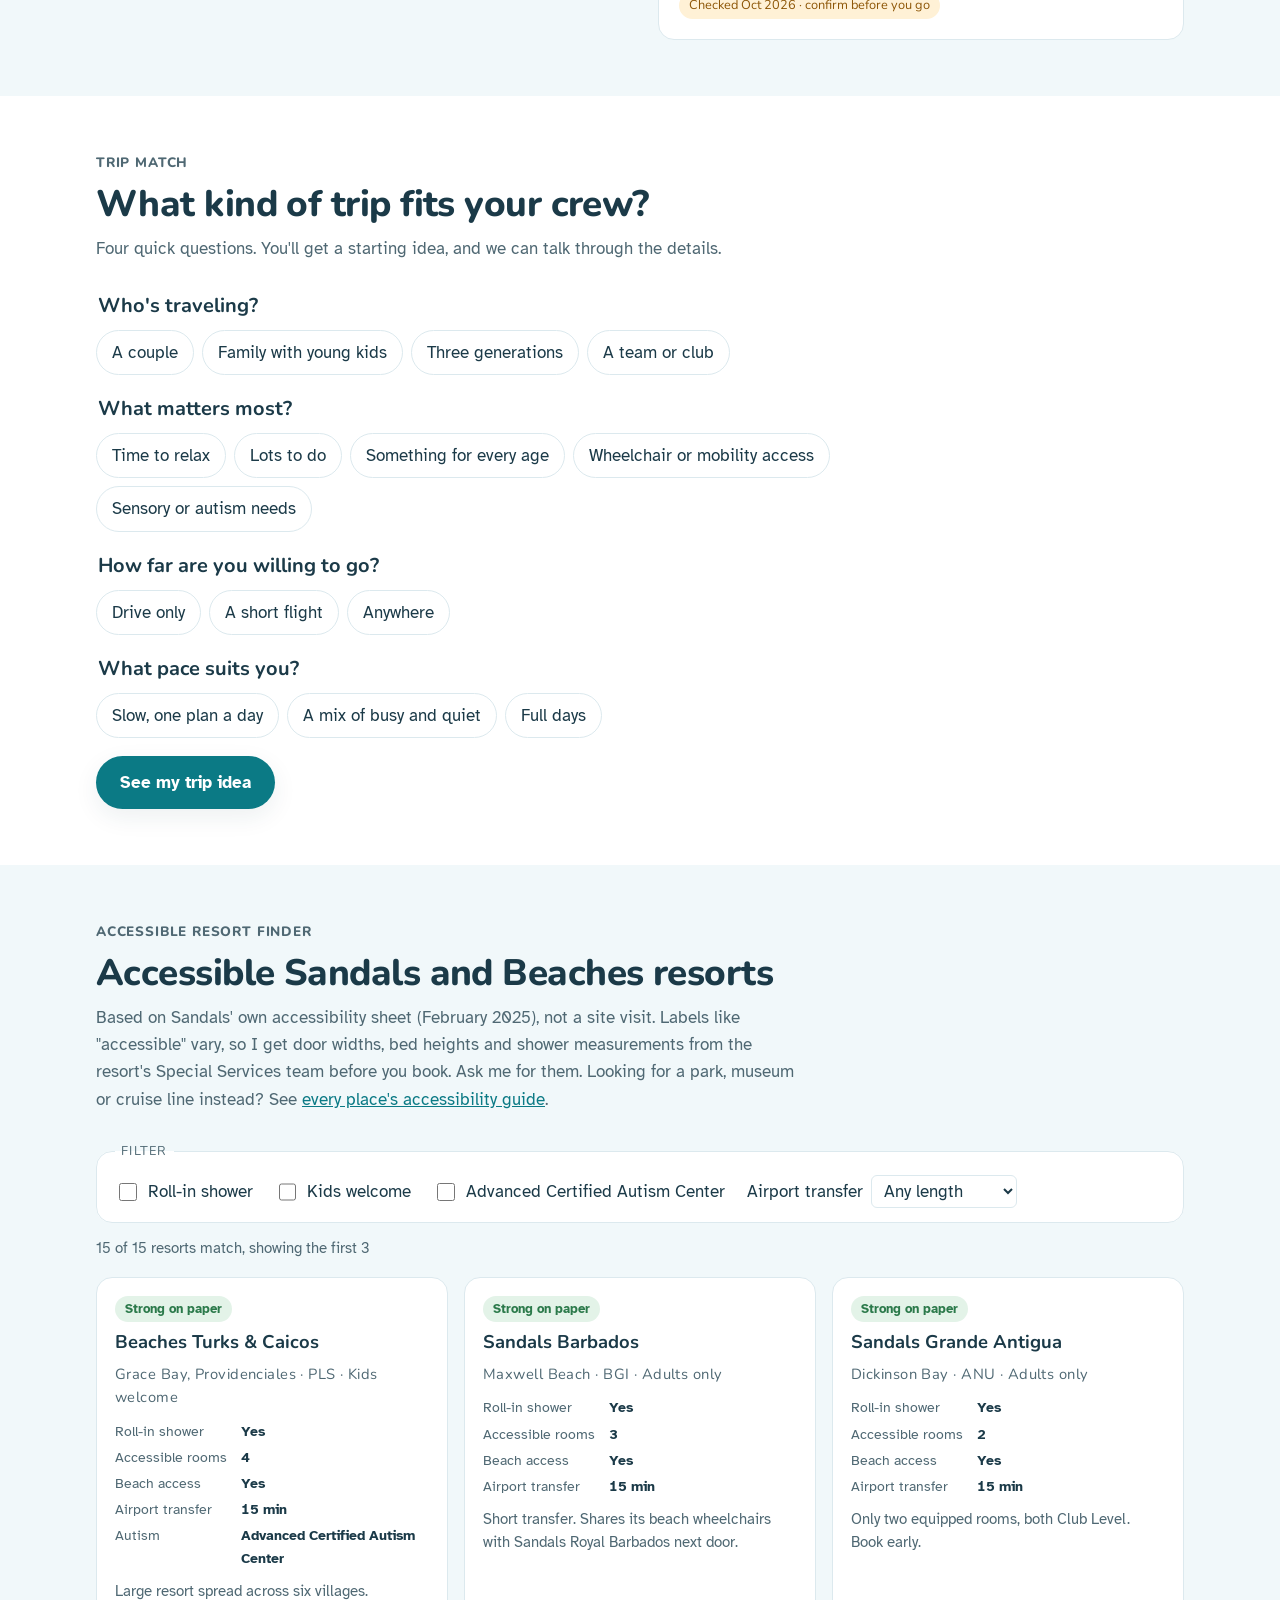
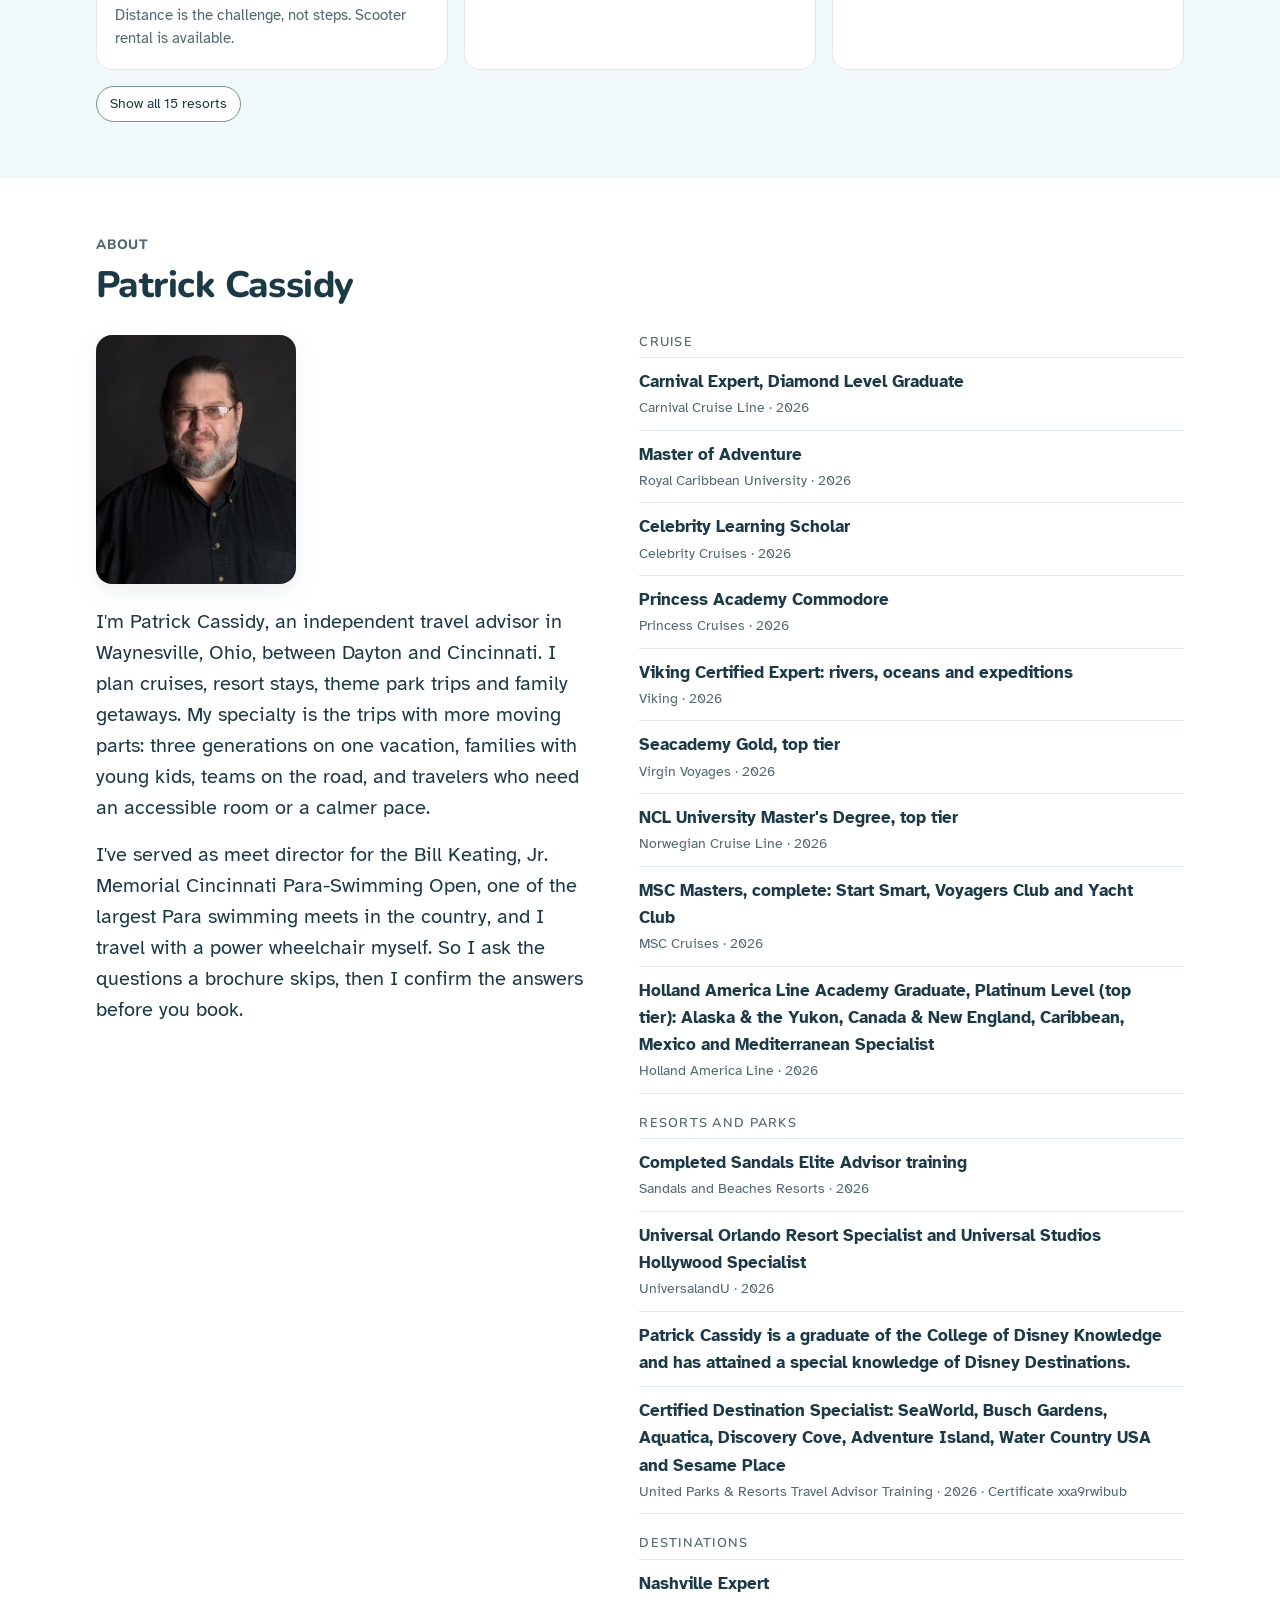
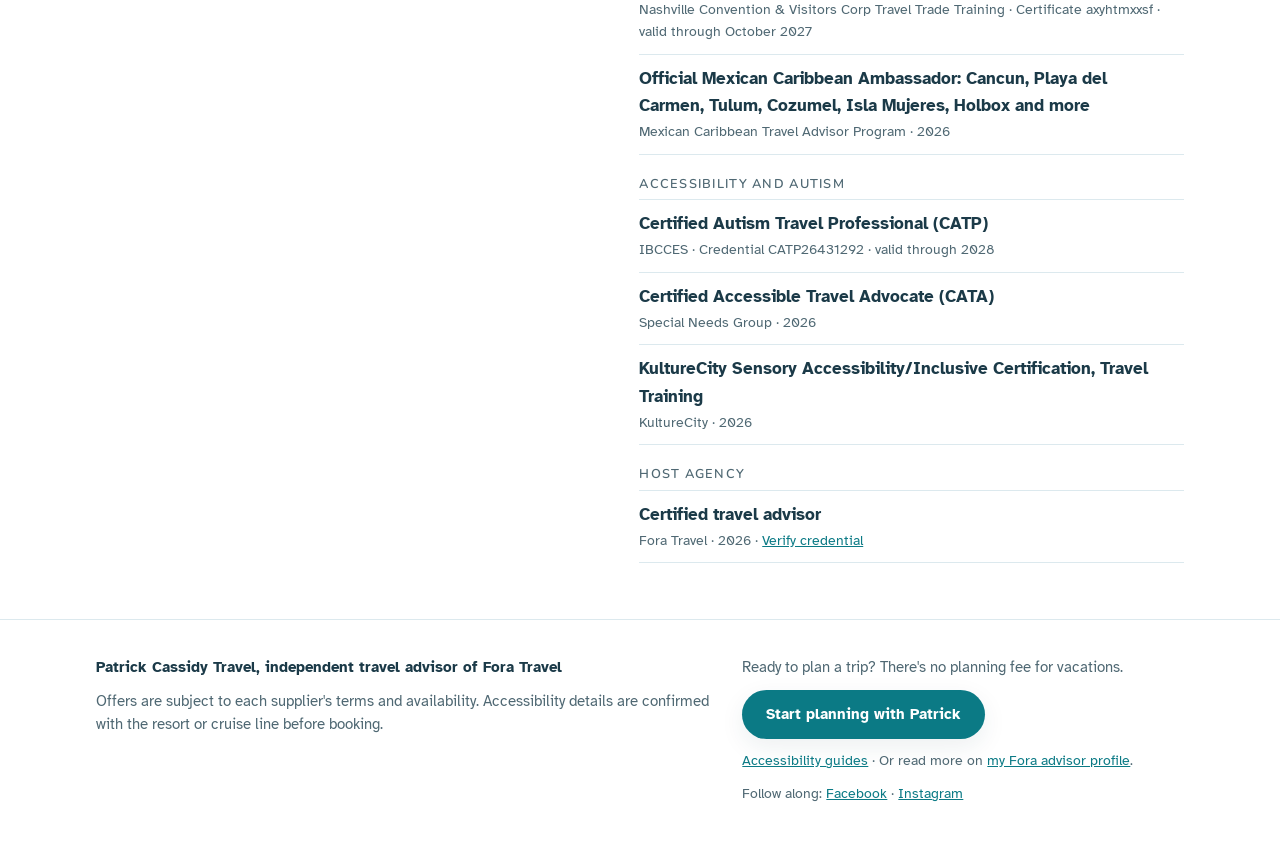
==== commit c16fe46d: "SEO: accessible travel advisor title, description, schema and on-page copy" ====
--- a/index.html
+++ b/index.html
@@ -3,15 +3,74 @@
 <head>
 <meta charset="utf-8">
 <meta name="viewport" content="width=device-width, initial-scale=1, viewport-fit=cover">
-<meta name="description" content="Patrick Cassidy Travel: cruises, resorts, theme parks and family getaways planned from Waynesville, Ohio, with a focus on accessible and multi-generational travel.">
-<title>Patrick Cassidy Travel</title>
+<meta name="description" content="Accessible travel advisor in Waynesville, Ohio: wheelchair-accessible cruises, Disney and resorts, plus autism-friendly and multigenerational vacations.">
+<title>Patrick Cassidy Travel | Accessible Travel Advisor in Ohio</title>
 <link rel="icon" href="data:image/svg+xml,%3Csvg xmlns=%27http://www.w3.org/2000/svg%27 viewBox=%270 0 32 32%27%3E%3Ccircle cx=%2716%27 cy=%2716%27 r=%2716%27 fill=%27%230B7A85%27/%3E%3Ctext x=%2716%27 y=%2722%27 font-family=%27sans-serif%27 font-size=%2717%27 font-weight=%27700%27 fill=%27white%27 text-anchor=%27middle%27%3EC%3C/text%3E%3C/svg%3E">
 <link rel="canonical" href="https://cassidytravel.org/">
 <meta property="og:type" content="website">
 <meta property="og:url" content="https://cassidytravel.org/">
-<meta property="og:title" content="Patrick Cassidy Travel">
+<meta property="og:title" content="Patrick Cassidy Travel | Accessible Travel Advisor in Ohio">
 <meta property="og:image" content="https://cassidytravel.org/img/patrick-640.jpg">
-<meta property="og:description" content="Cruises, resorts, theme parks and family getaways planned from Waynesville, Ohio, with a focus on accessible and multi-generational travel.">
+<meta property="og:description" content="Wheelchair-accessible cruises, Disney trips and resorts, plus autism-friendly and multigenerational vacations, planned from Waynesville, Ohio.">
+<script type="application/ld+json">
+{
+ "@context": "https://schema.org",
+ "@type": "TravelAgency",
+ "name": "Patrick Cassidy Travel",
+ "url": "https://cassidytravel.org/",
+ "image": "https://cassidytravel.org/img/patrick-640.jpg",
+ "description": "Accessible travel advisor in Waynesville, Ohio, planning wheelchair-accessible cruises, Disney trips and resorts, autism-friendly and sensory-friendly travel, and multigenerational family vacations.",
+ "address": {
+  "@type": "PostalAddress",
+  "addressLocality": "Waynesville",
+  "addressRegion": "OH",
+  "addressCountry": "US"
+ },
+ "areaServed": [
+  {
+   "@type": "City",
+   "name": "Waynesville, Ohio"
+  },
+  {
+   "@type": "City",
+   "name": "Dayton, Ohio"
+  },
+  {
+   "@type": "City",
+   "name": "Cincinnati, Ohio"
+  },
+  {
+   "@type": "City",
+   "name": "Columbus, Ohio"
+  },
+  {
+   "@type": "State",
+   "name": "Ohio"
+  }
+ ],
+ "founder": {
+  "@type": "Person",
+  "name": "Patrick Cassidy",
+  "jobTitle": "Independent travel advisor of Fora Travel"
+ },
+ "knowsAbout": [
+  "Accessible travel",
+  "Wheelchair-accessible cruises",
+  "Wheelchair-accessible Disney vacations",
+  "Autism-friendly travel",
+  "Sensory-friendly travel",
+  "Multigenerational family vacations",
+  "Cruises",
+  "Theme park vacations",
+  "All-inclusive resorts",
+  "Group and team travel"
+ ],
+ "sameAs": [
+  "https://www.facebook.com/patrickcassidytravel",
+  "https://www.instagram.com/travel.cassidy/"
+ ]
+}
+</script>
 <link rel="preconnect" href="https://fonts.googleapis.com">
 <link rel="preconnect" href="https://fonts.gstatic.com" crossorigin>
 <link rel="stylesheet" href="https://fonts.googleapis.com/css2?family=Atkinson+Hyperlegible:ital,wght@0,400;0,700;1,400&family=Nunito:wght@400;600;700;800&display=swap">
@@ -49,14 +108,14 @@
       <div>
         <p class="eyebrow" id="today-date">Today</p>
         <h1 id="hero-h">Trips planned around the details that matter.</h1>
-        <p class="lede">Beach weekends, cruises, all-inclusives and theme park trips, planned from Waynesville, Ohio. I'm especially good with trips that have more moving parts: three generations, little kids, sports teams, and travelers who need an accessible room or a calmer pace.</p>
+        <p class="lede">Beach weekends, cruises, all-inclusives and theme park trips, planned from Waynesville, Ohio, between Dayton and Cincinnati. I'm especially good with trips that have more moving parts: three generations, little kids, sports teams, and travelers who need an accessible room or a calmer pace.</p>
         <div class="cta-row">
           <a class="btn" href="https://secure.foratravel.com/intake/AOaJHvy4Ll" target="_blank" rel="noopener">Start planning with Patrick<span class="sr-only"> (opens in a new tab)</span></a>
           <a href="#quiz">Not sure where to start? Take the trip match</a>
         </div>
         <p class="cta-note">"Start planning" opens a short form on Fora Travel, my host agency, in a new tab. I read every one and reply personally.</p>
         <p class="cost"><b>What does it cost?</b> I don't charge a planning fee for vacations. I'm paid a commission by the cruise line, resort or tour company you book with. You get one person who knows your trip from start to finish, and someone to call if plans change. <a href="teams.html">Team and club trips</a> have a coordination fee, quoted up front.</p>
-        <p class="cred-line">Trained and certified with Disney, Carnival, Royal Caribbean, Princess, Viking, Sandals and more · Certified Autism Travel Professional</p>
+        <p class="cred-line">Trained and certified with Disney, Holland America, Princess, Royal Caribbean, Carnival, Viking and more · Certified Autism Travel Professional · KultureCity Sensory Inclusive</p>
         <div class="meet"><img src="img/patrick-320.jpg" width="64" height="64" alt=""><p>I'm Patrick. I've served as meet director for one of the country's largest Para swimming meets, and I travel with a power wheelchair myself, so I ask the questions a brochure skips. <a href="#about">More about me</a></p></div>
       </div>
       <aside class="today" aria-labelledby="today-h">
@@ -80,12 +139,13 @@
       <div class="sec-head">
         <p class="eyebrow">Who I plan for</p>
         <h2 id="who-h">Start with who's going</h2>
+        <p>I'm an accessible travel advisor in Waynesville, Ohio, planning cruises, Disney trips and resort vacations for families across Dayton, Cincinnati and Columbus, especially multigenerational groups and travelers who use a wheelchair or have autism or sensory needs.</p>
       </div>
       <div class="who-grid">
-        <a class="who" href="#favorites"><h3>Families and grandparents</h3><p>Beach condos, Orlando, lake houses, and cruises with your cabins close together.</p><span class="go">See family favorites</span></a>
+        <a class="who" href="#favorites"><h3>Families and grandparents</h3><p>Multigenerational trips: beach condos, Orlando, lake houses, and cruises with your cabins close together.</p><span class="go">See family favorites</span></a>
         <a class="who" href="#sales"><h3>Couples and friends</h3><p>Adults-only all-inclusives, beach weekends and first cruises.</p><span class="go">See current offers</span></a>
         <a class="who" href="teams.html"><h3>Teams and clubs</h3><p>Room blocks near the venue, transport for people and gear, and one contact for parents.</p><span class="go">Plan team travel</span></a>
-        <a class="who" href="#finder"><h3>Accessible and sensory-friendly travel</h3><p>Roll-in showers, autism-certified resorts, and the questions a brochure skips.</p><span class="go">See the resort finder</span></a>
+        <a class="who" href="#finder"><h3>Accessible and sensory-friendly travel</h3><p>Wheelchair-accessible cruises, Disney trips and resorts, autism-friendly planning, and the questions a brochure skips.</p><span class="go">See the resort finder</span></a>
       </div>
     </div>
   </section>
@@ -242,7 +302,7 @@
       <div class="about">
         <div class="bio">
           <img class="headshot" src="img/patrick-320.jpg" srcset="img/patrick-320.jpg 320w, img/patrick-640.jpg 640w" sizes="200px" width="320" height="399" alt="Patrick Cassidy" loading="lazy">
-          <p>I'm Patrick Cassidy, an independent travel advisor in Waynesville, Ohio. I plan cruises, resort stays, theme park trips and family getaways. My specialty is the trips with more moving parts: three generations on one vacation, families with young kids, teams on the road, and travelers who need an accessible room or a calmer pace.</p>
+          <p>I'm Patrick Cassidy, an independent travel advisor in Waynesville, Ohio, between Dayton and Cincinnati. I plan cruises, resort stays, theme park trips and family getaways. My specialty is the trips with more moving parts: three generations on one vacation, families with young kids, teams on the road, and travelers who need an accessible room or a calmer pace.</p>
           <p>I've served as meet director for the Bill Keating, Jr. Memorial Cincinnati Para-Swimming Open, one of the largest Para swimming meets in the country, and I travel with a power wheelchair myself. So I ask the questions a brochure skips, then I confirm the answers before you book.</p>
         </div>
         <div>
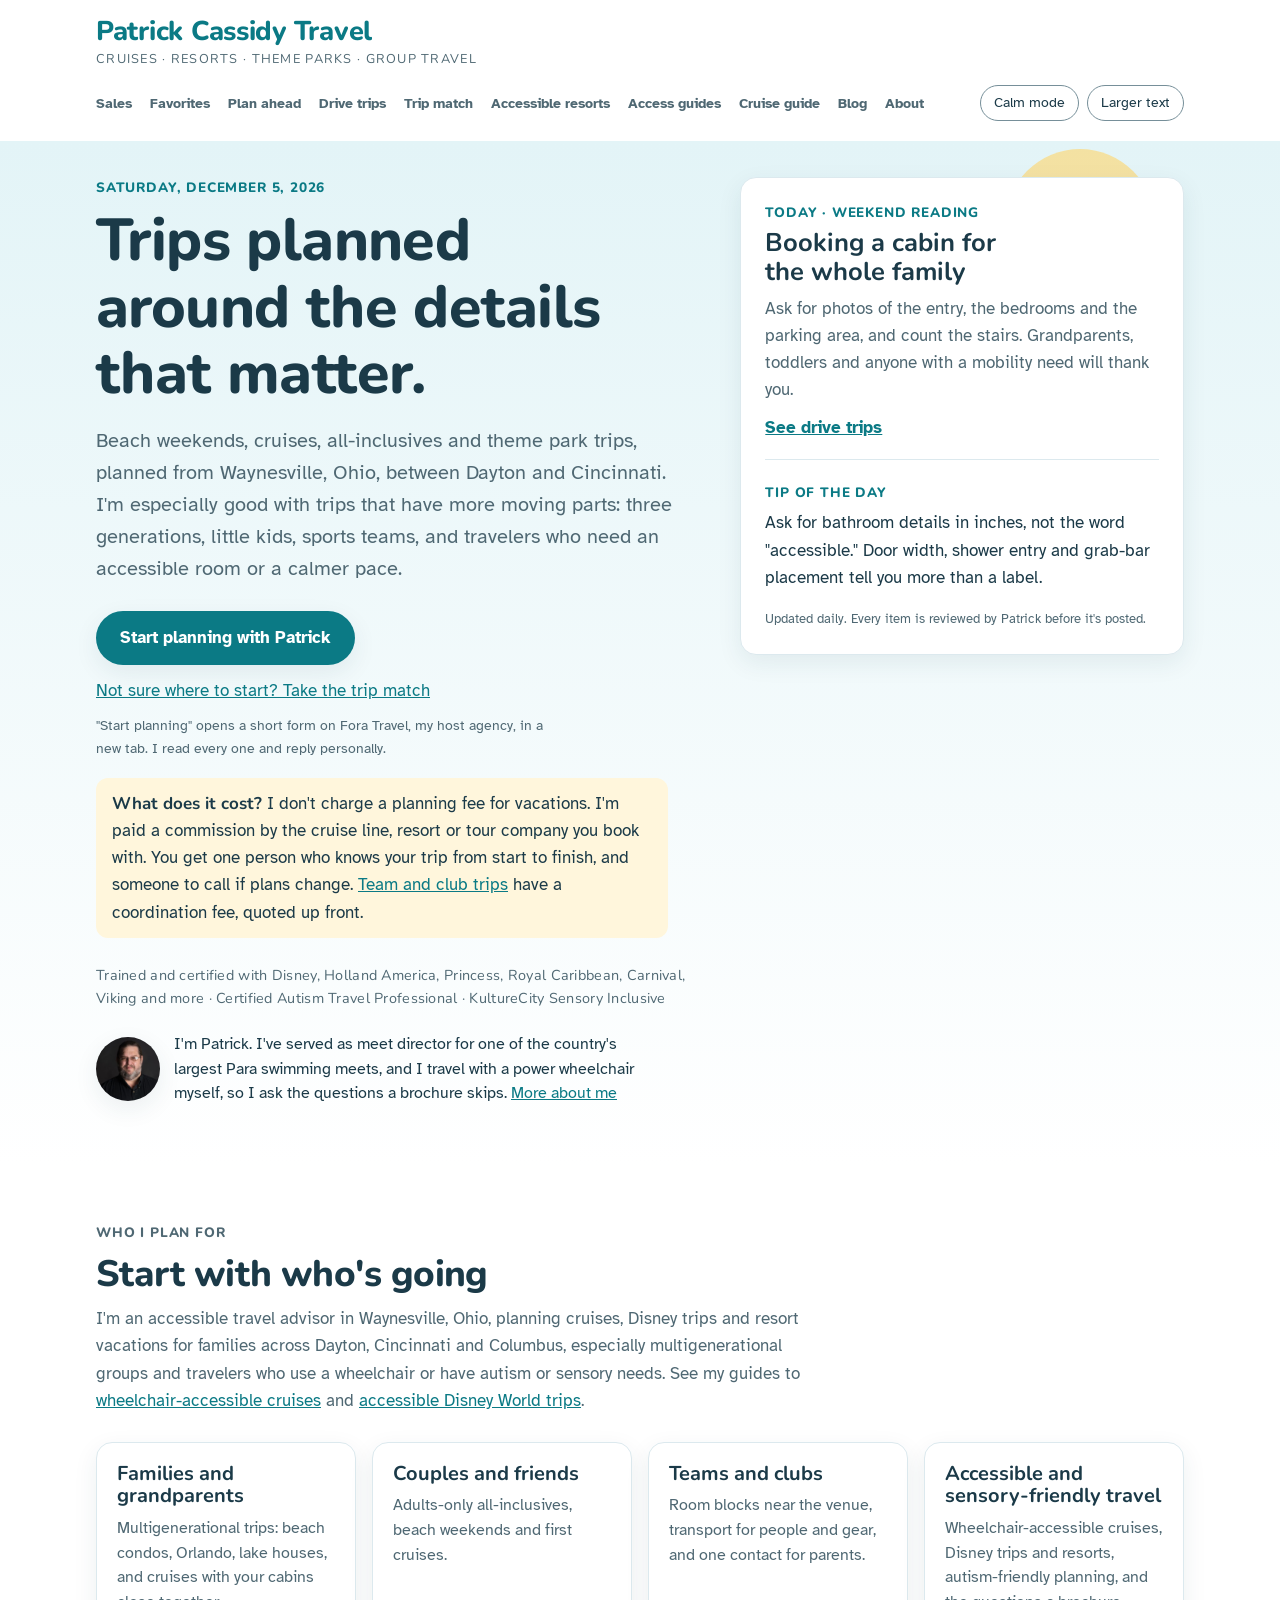
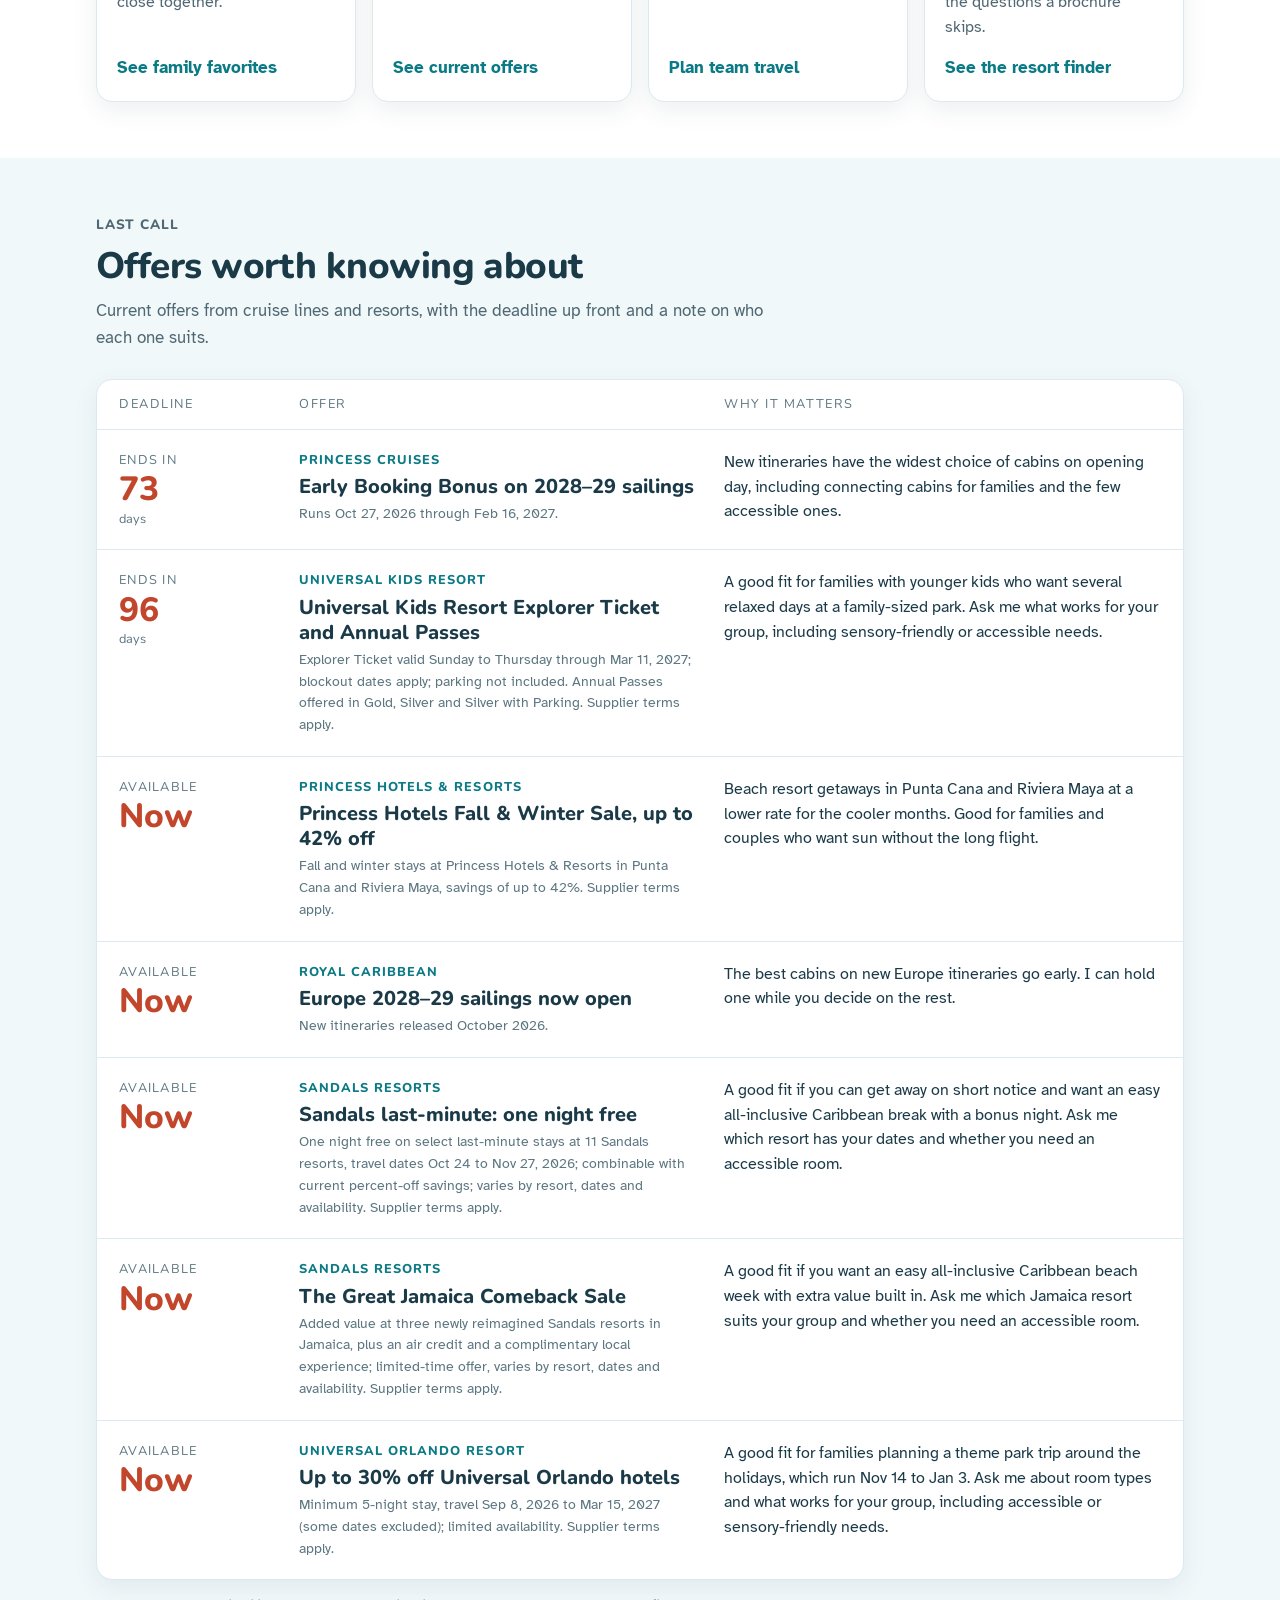
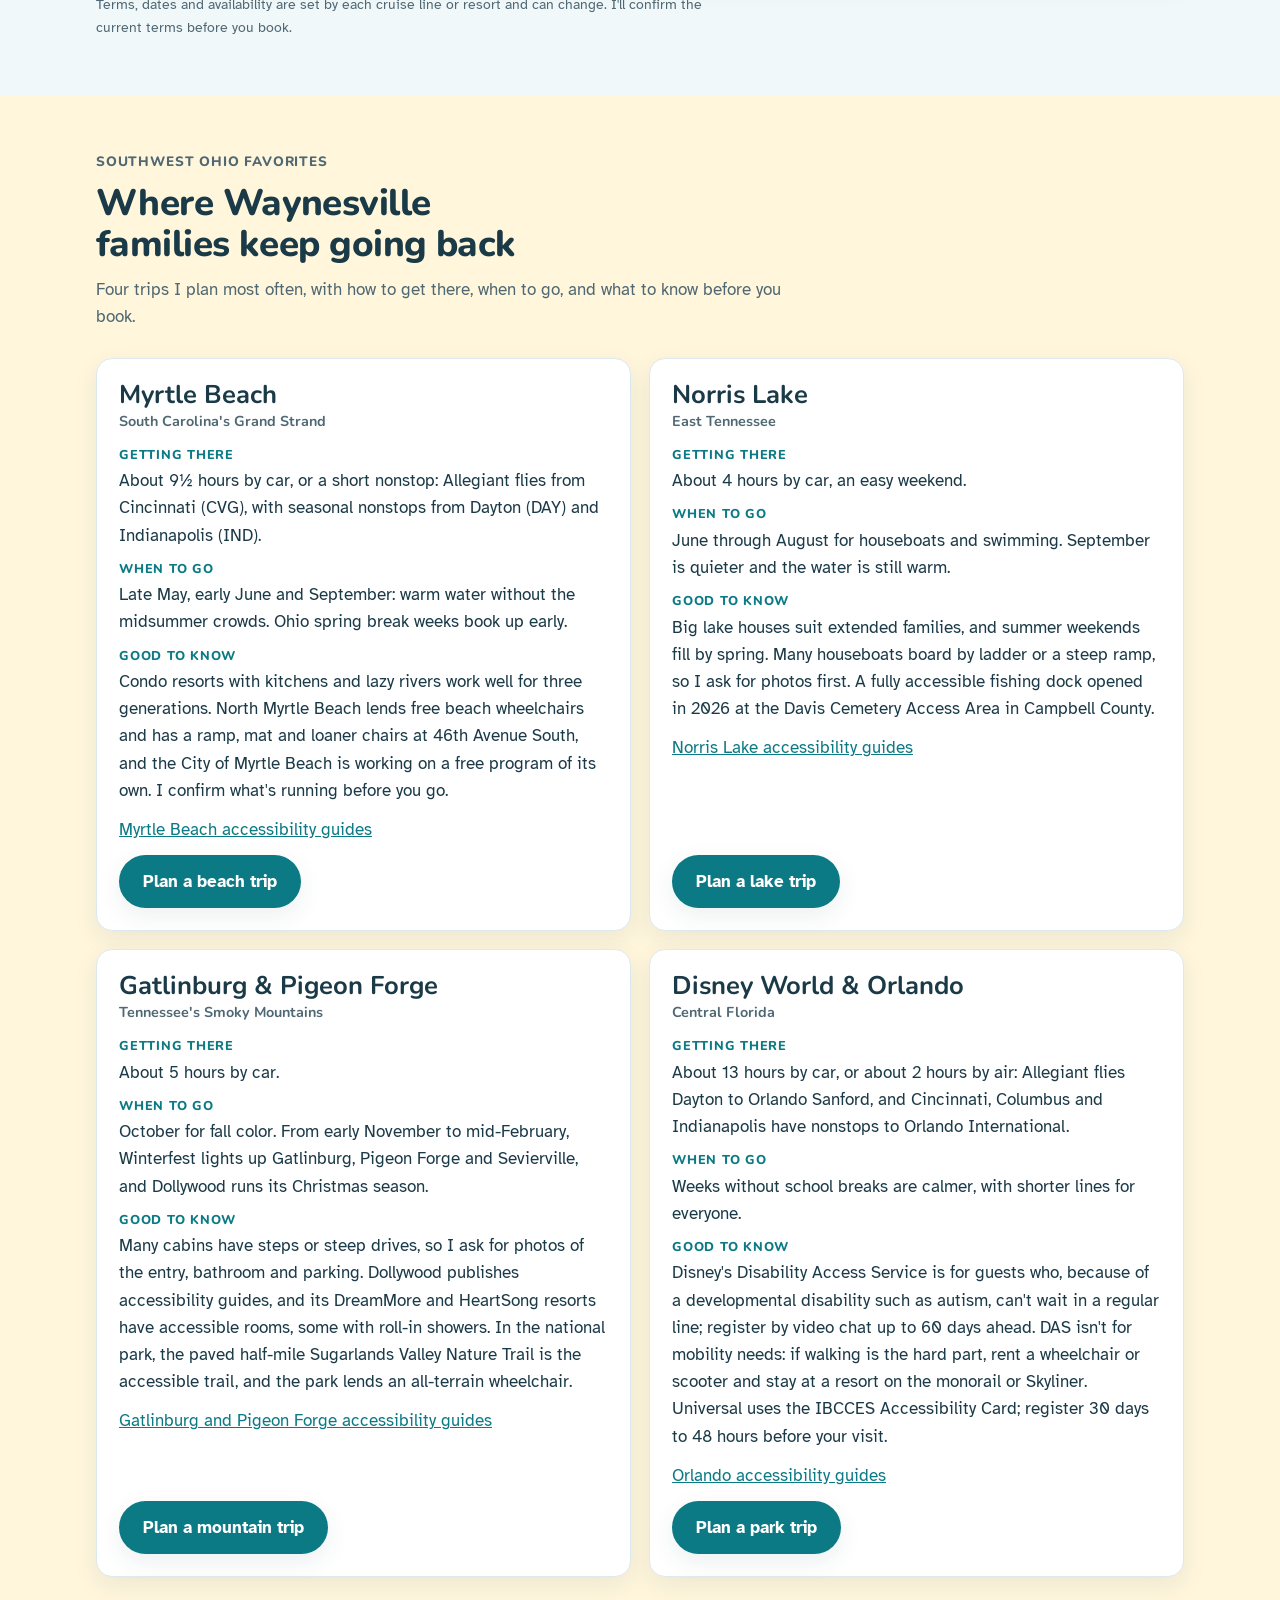
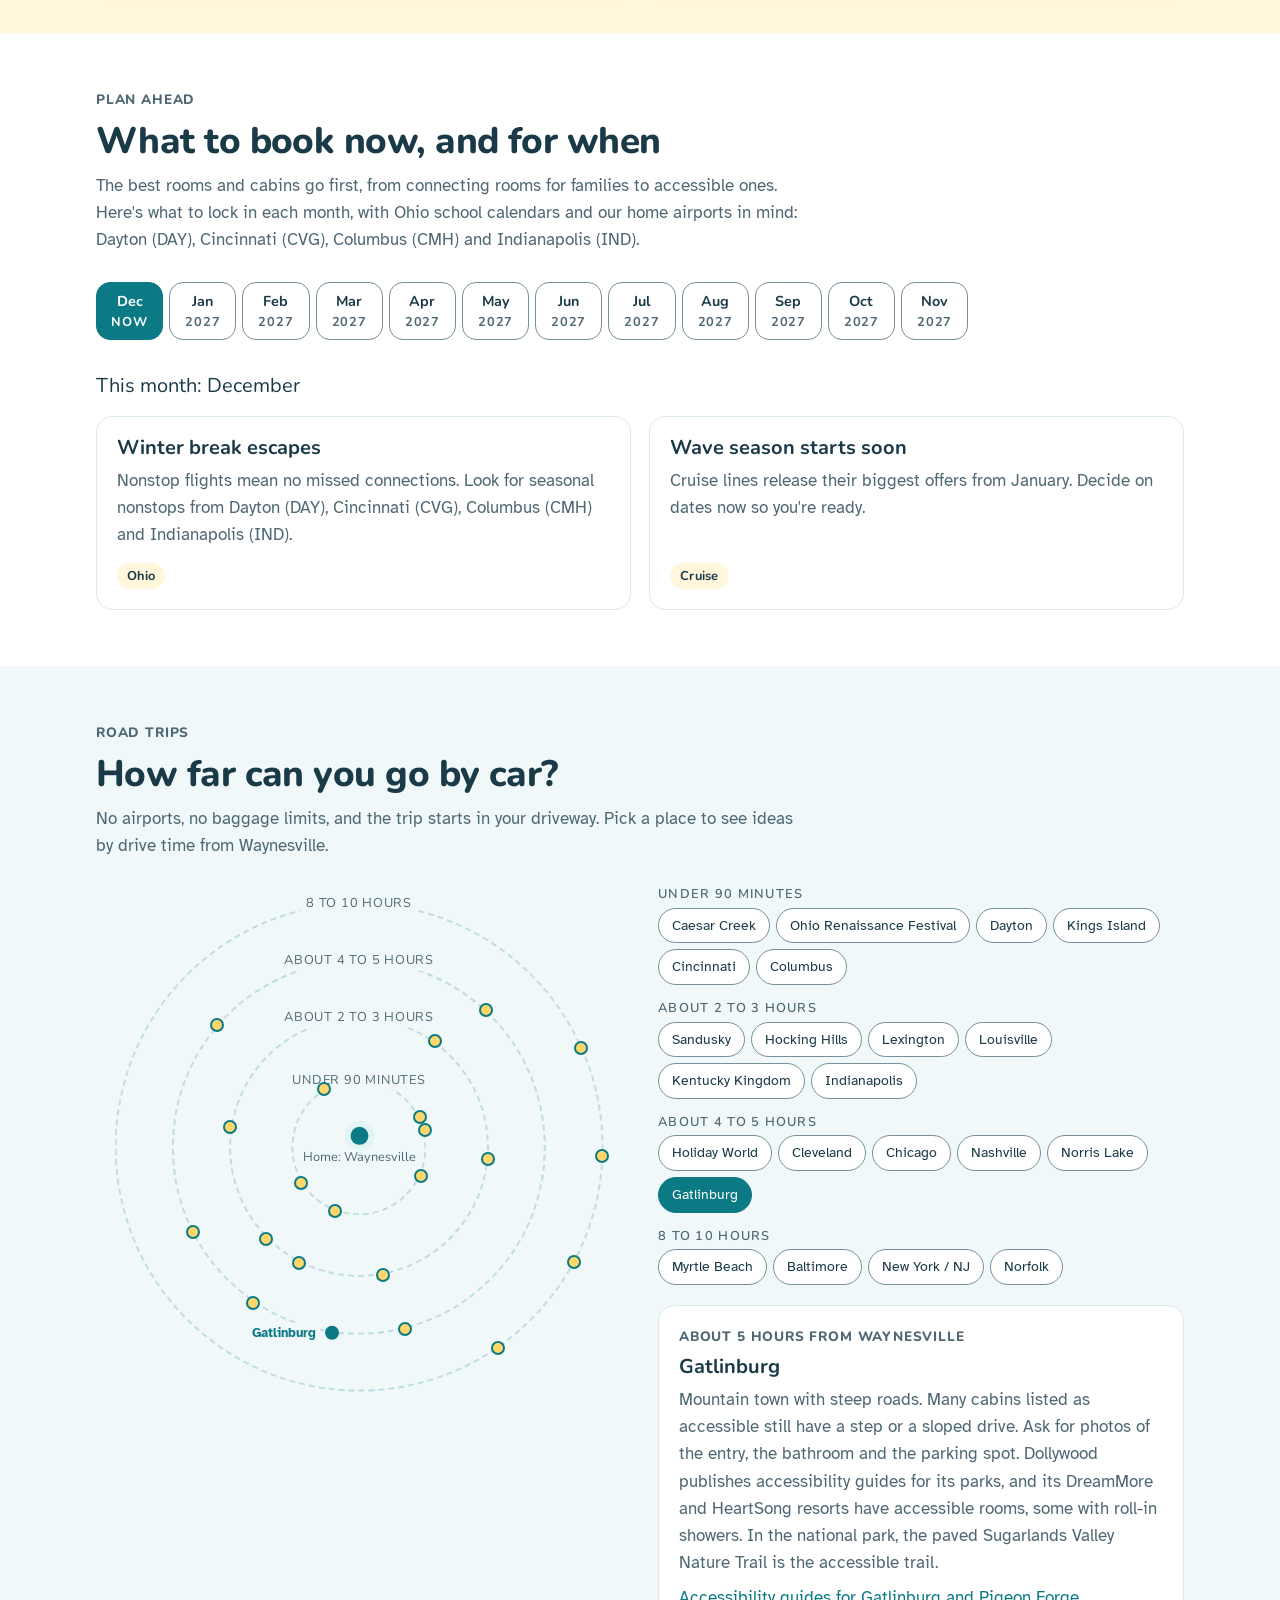
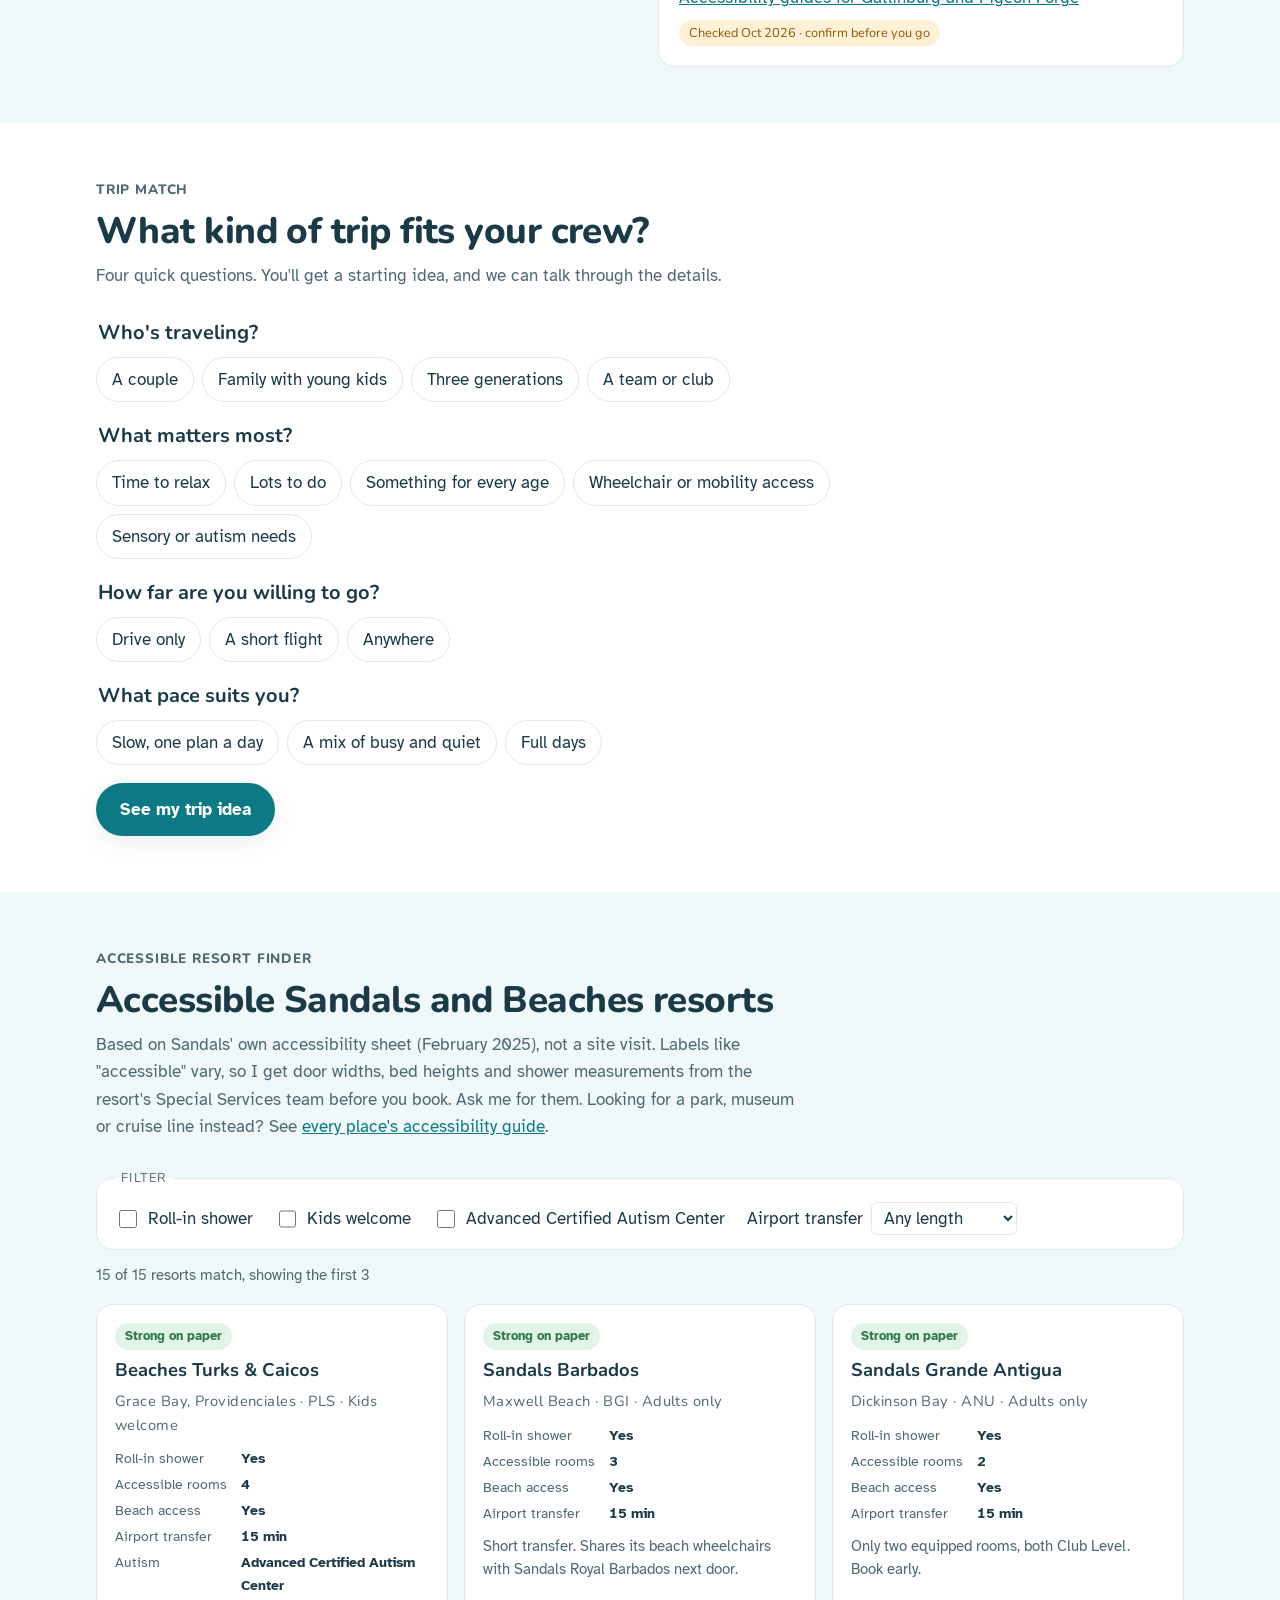
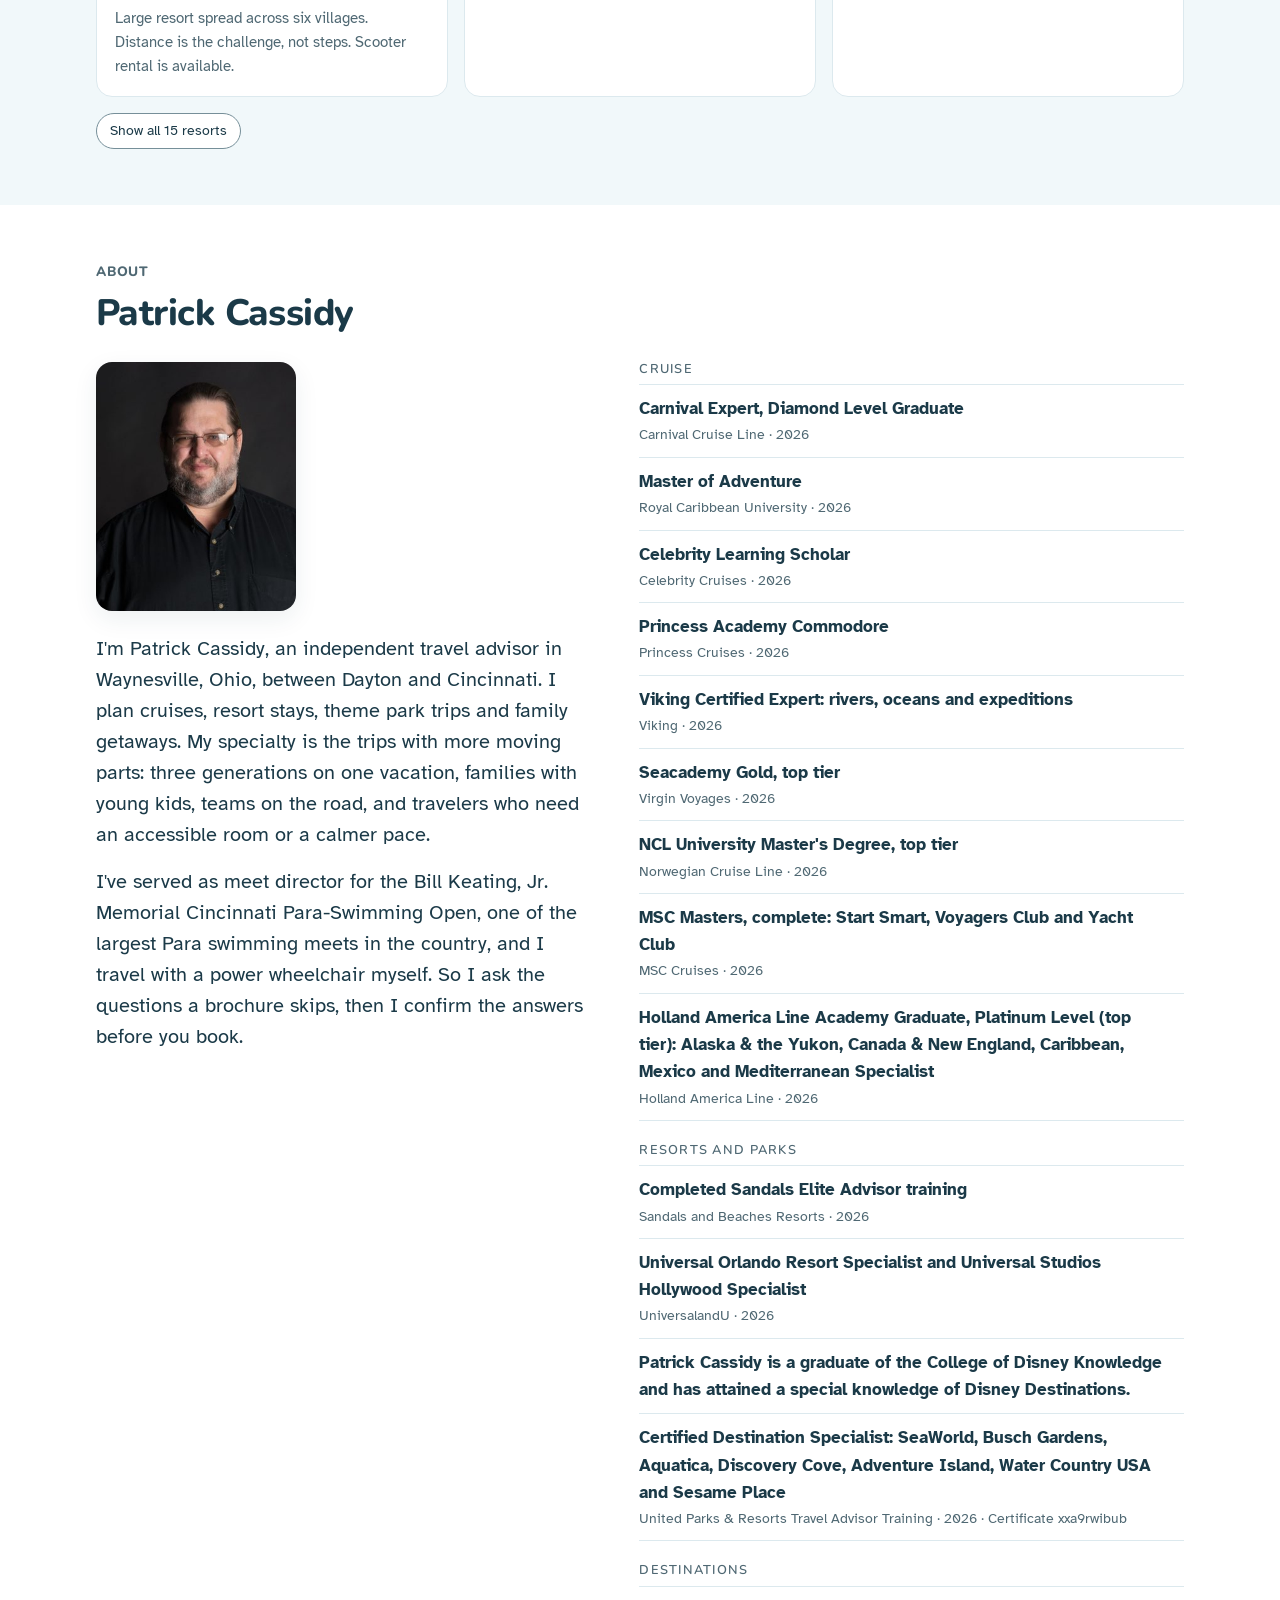
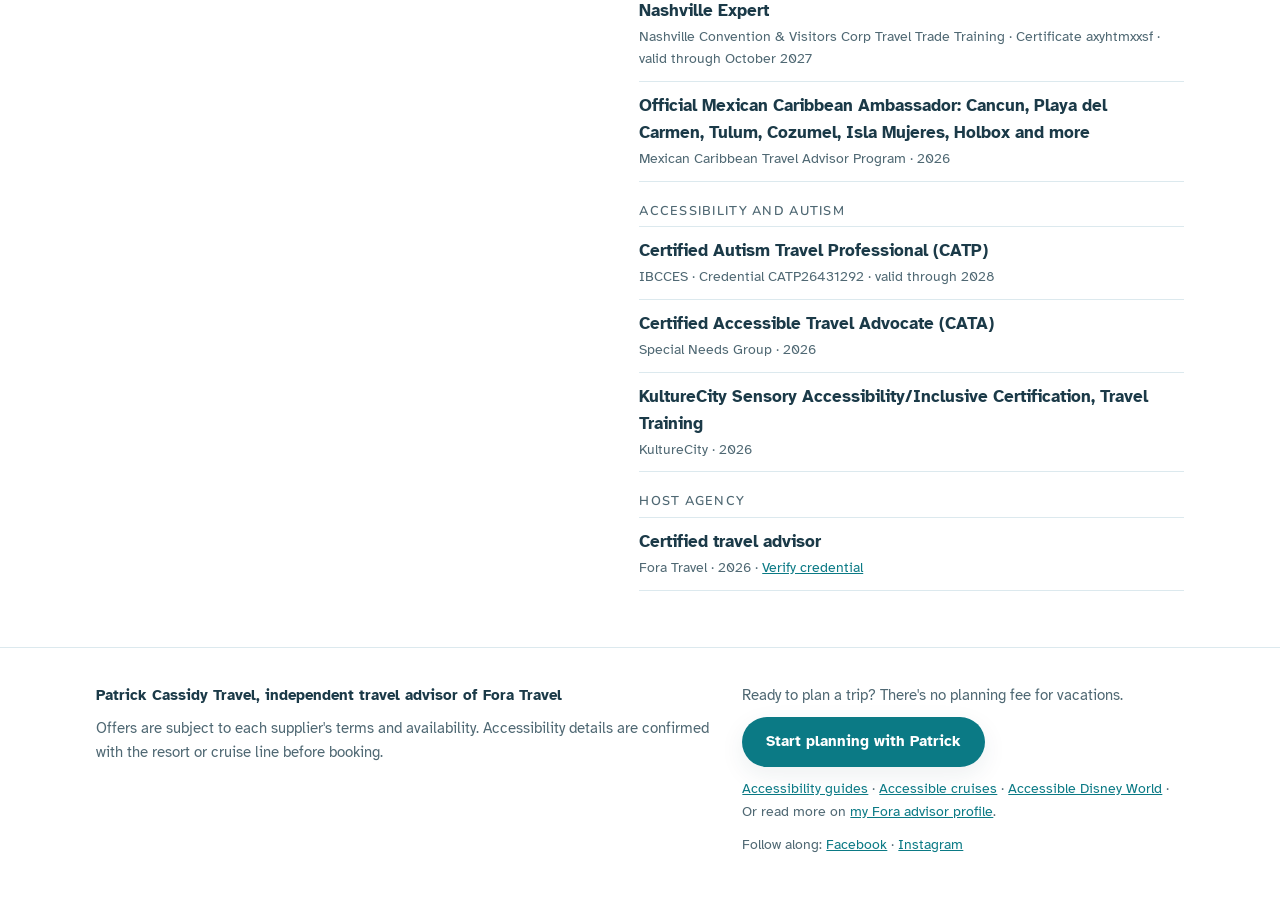
==== commit 4c03edf2: "Add wheelchair-accessible cruise and accessible Disney World landing pages Co-Authored-By: Claude Op" ====
--- a/index.html
+++ b/index.html
@@ -139,7 +139,7 @@
       <div class="sec-head">
         <p class="eyebrow">Who I plan for</p>
         <h2 id="who-h">Start with who's going</h2>
-        <p>I'm an accessible travel advisor in Waynesville, Ohio, planning cruises, Disney trips and resort vacations for families across Dayton, Cincinnati and Columbus, especially multigenerational groups and travelers who use a wheelchair or have autism or sensory needs.</p>
+        <p>I'm an accessible travel advisor in Waynesville, Ohio, planning cruises, Disney trips and resort vacations for families across Dayton, Cincinnati and Columbus, especially multigenerational groups and travelers who use a wheelchair or have autism or sensory needs. See my guides to <a href="accessible-cruises.html">wheelchair-accessible cruises</a> and <a href="accessible-disney-world.html">accessible Disney World trips</a>.</p>
       </div>
       <div class="who-grid">
         <a class="who" href="#favorites"><h3>Families and grandparents</h3><p>Multigenerational trips: beach condos, Orlando, lake houses, and cruises with your cabins close together.</p><span class="go">See family favorites</span></a>
@@ -365,7 +365,7 @@
     <div>
       <p>Ready to plan a trip? There's no planning fee for vacations.</p>
       <p style="margin-top:10px"><a class="btn" href="https://secure.foratravel.com/intake/AOaJHvy4Ll" target="_blank" rel="noopener">Start planning with Patrick<span class="sr-only"> (opens in a new tab)</span></a></p>
-      <p style="margin-top:10px;font-size:.9rem"><a href="guides.html">Accessibility guides</a> · Or read more on <a href="https://www.foratravel.com/advisor/patrick-cassidy" target="_blank" rel="noopener">my Fora advisor profile<span class="sr-only"> (opens in a new tab)</span></a>.</p>
+      <p style="margin-top:10px;font-size:.9rem"><a href="guides.html">Accessibility guides</a> · <a href="accessible-cruises.html">Accessible cruises</a> · <a href="accessible-disney-world.html">Accessible Disney World</a> · Or read more on <a href="https://www.foratravel.com/advisor/patrick-cassidy" target="_blank" rel="noopener">my Fora advisor profile<span class="sr-only"> (opens in a new tab)</span></a>.</p>
       <p style="margin-top:10px;font-size:.9rem">Follow along: <a href="https://www.facebook.com/patrickcassidytravel" target="_blank" rel="noopener">Facebook<span class="sr-only"> (opens in a new tab)</span></a> · <a href="https://www.instagram.com/travel.cassidy/" target="_blank" rel="noopener">Instagram<span class="sr-only"> (opens in a new tab)</span></a></p>
     </div>
   </div>
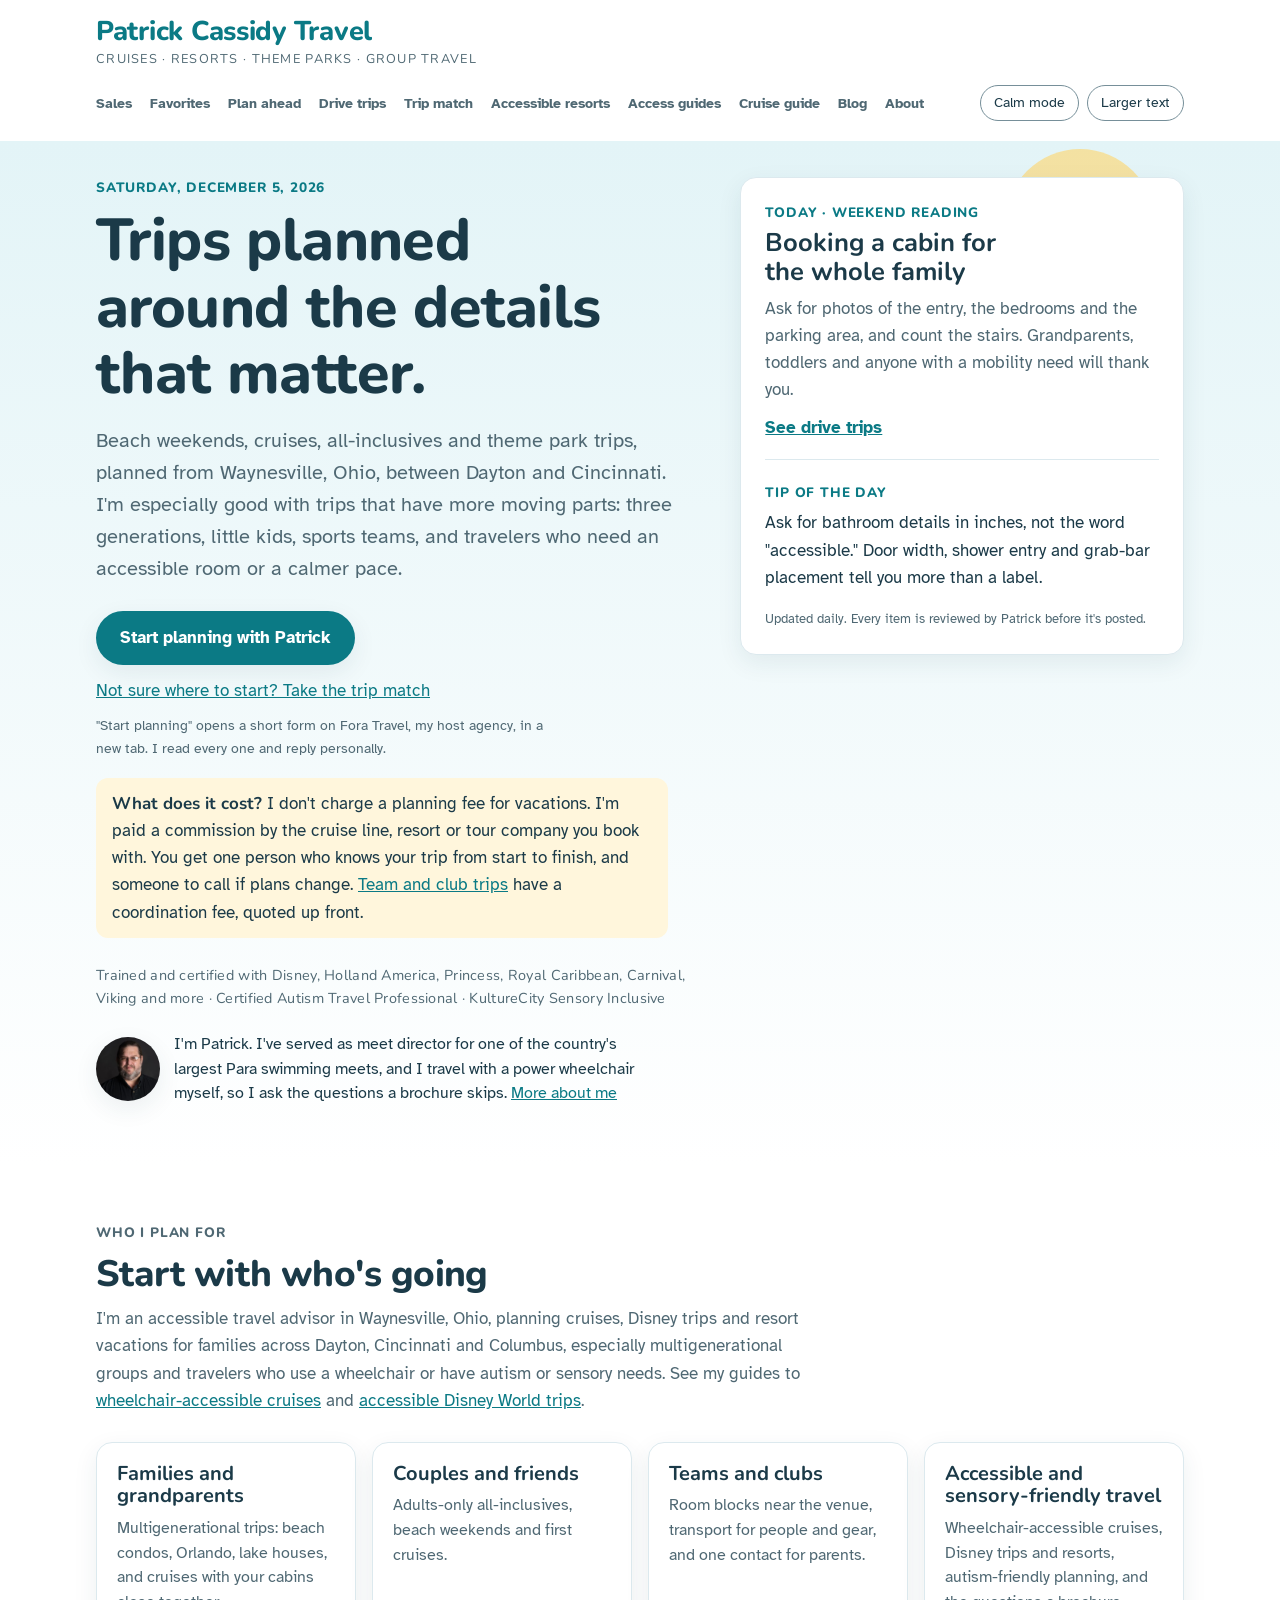
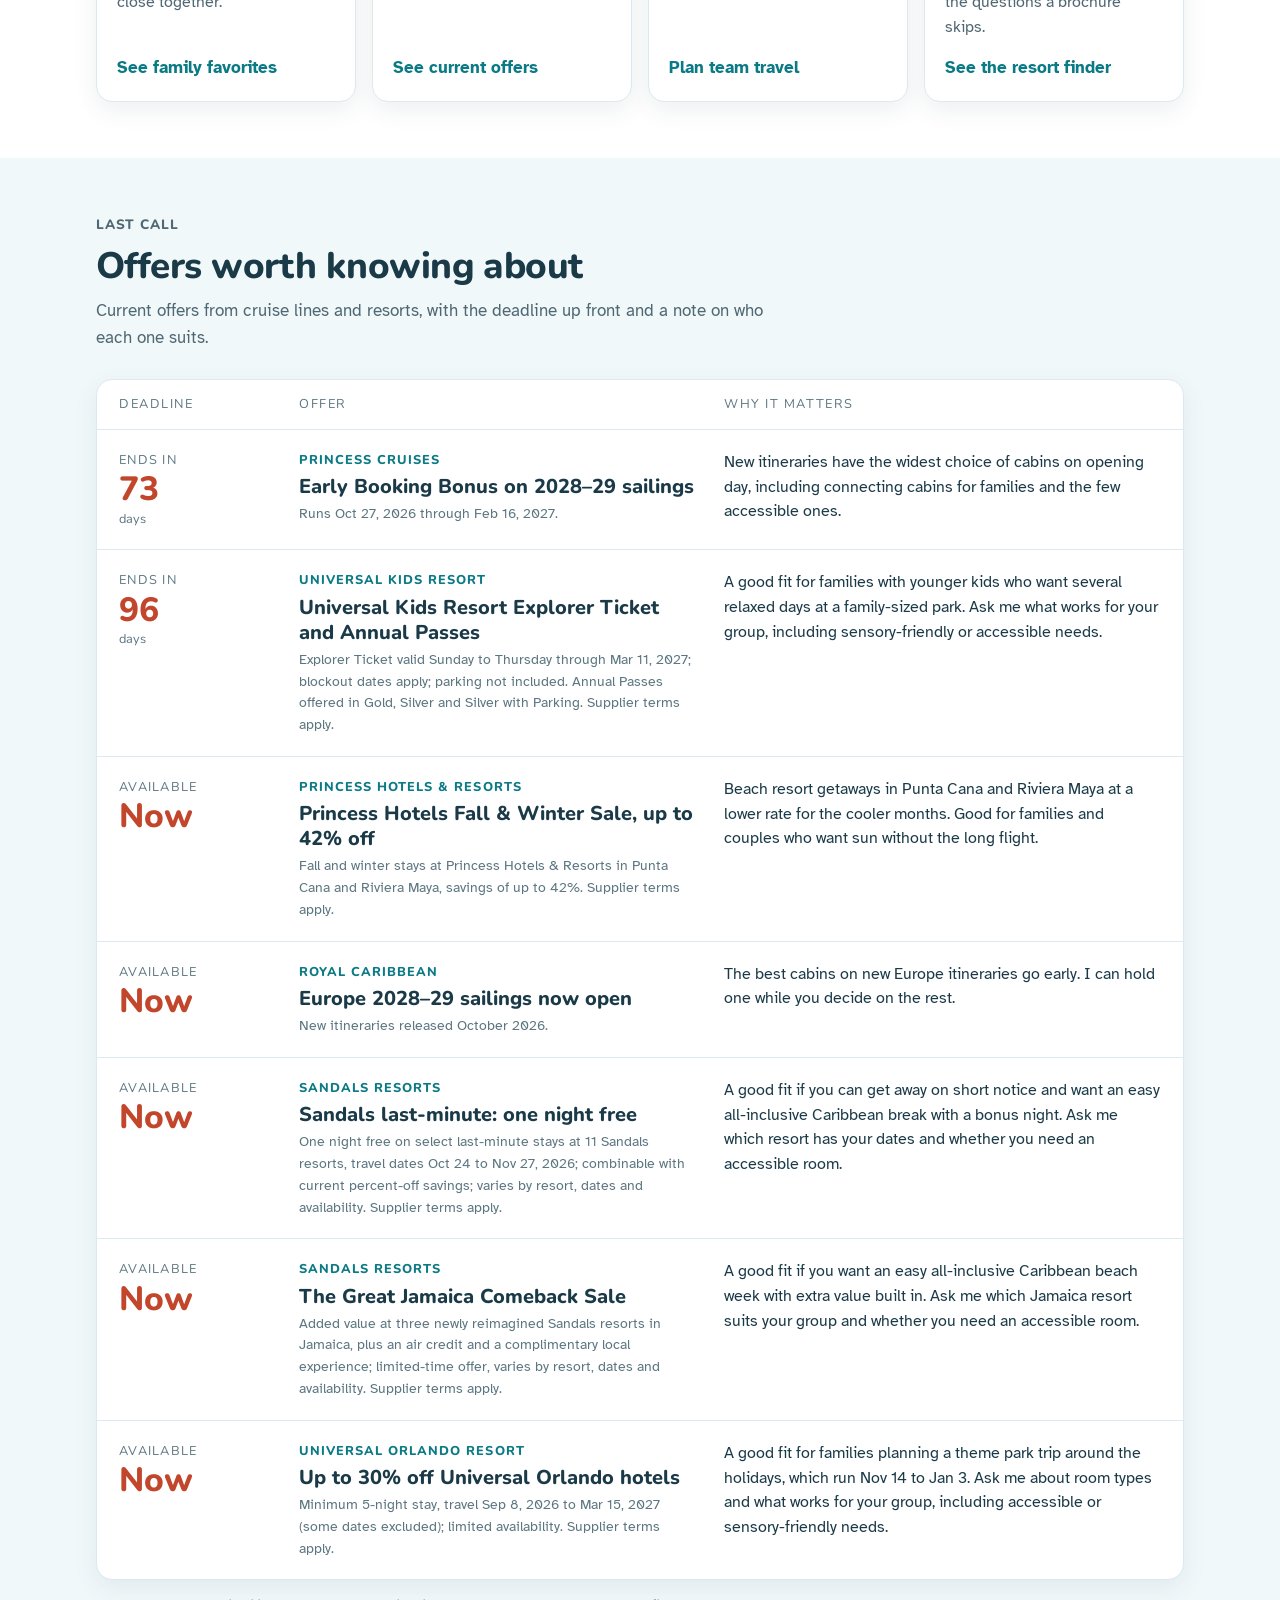
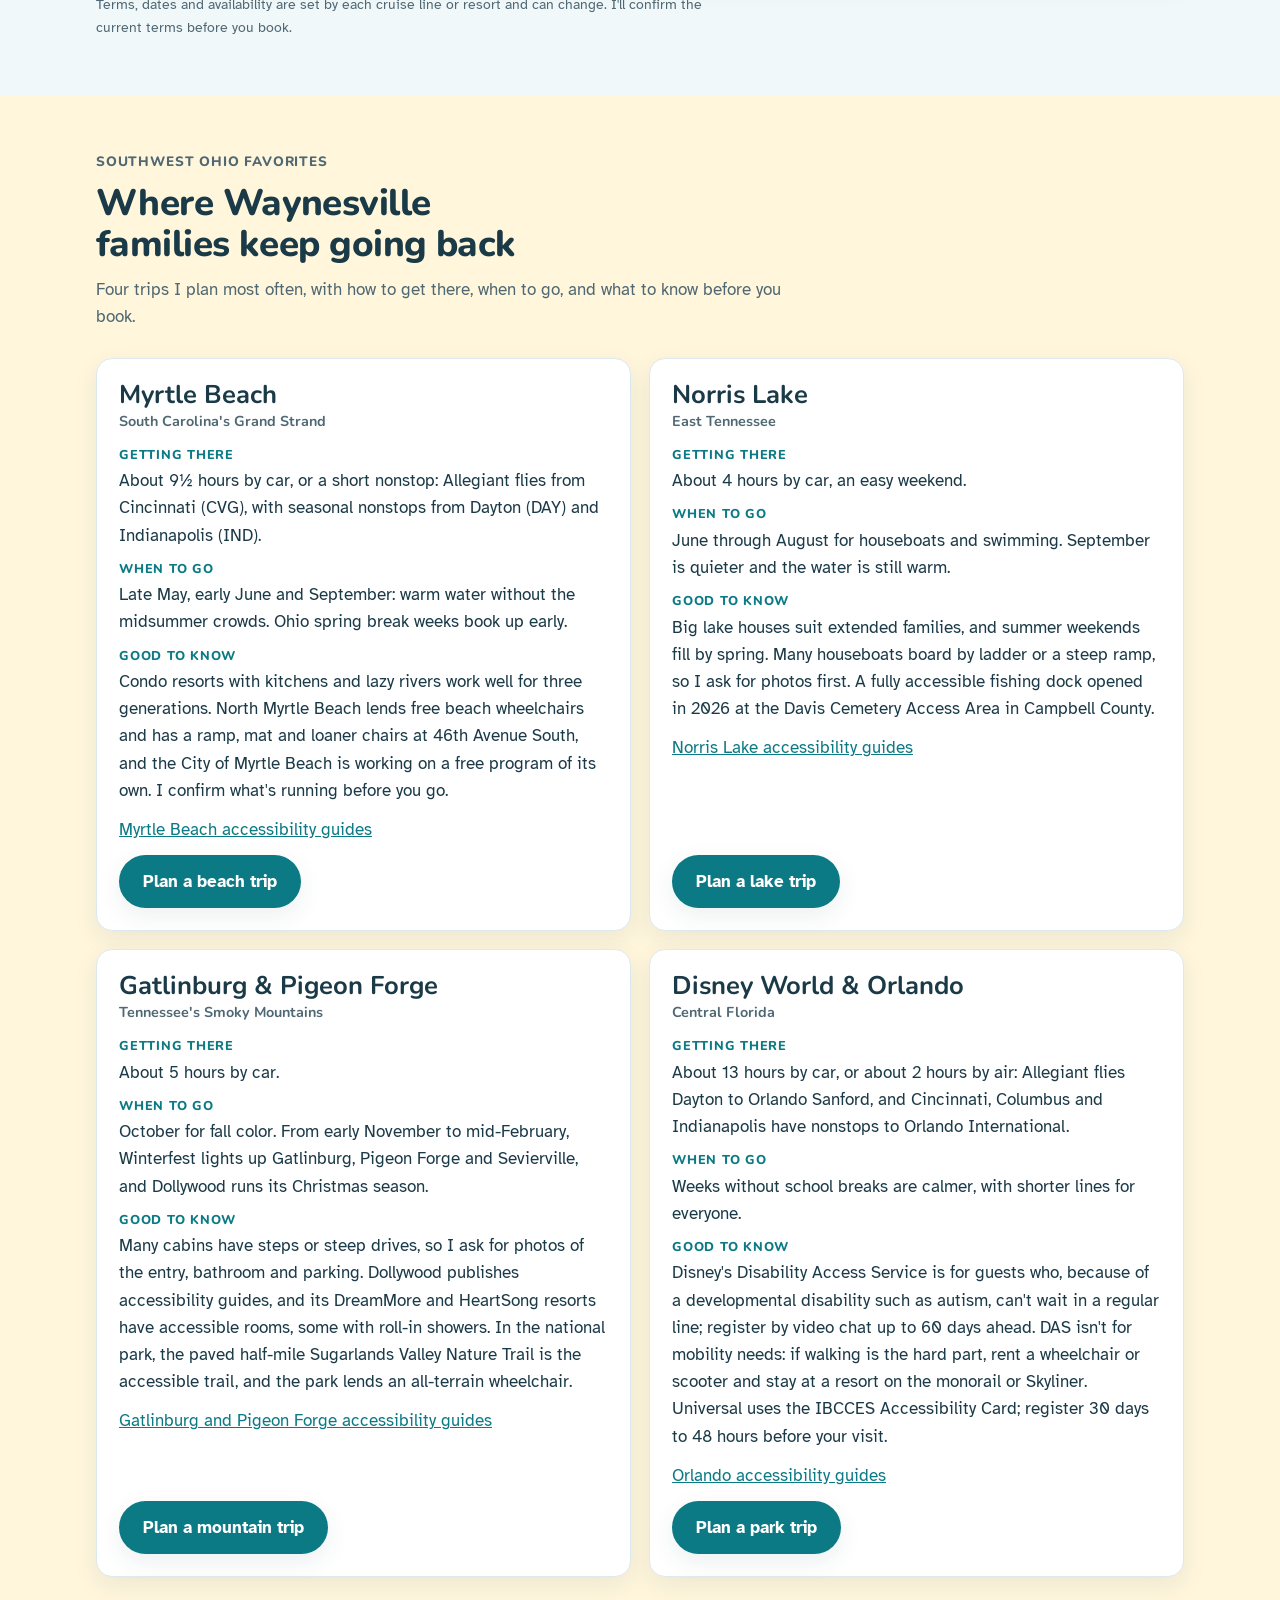
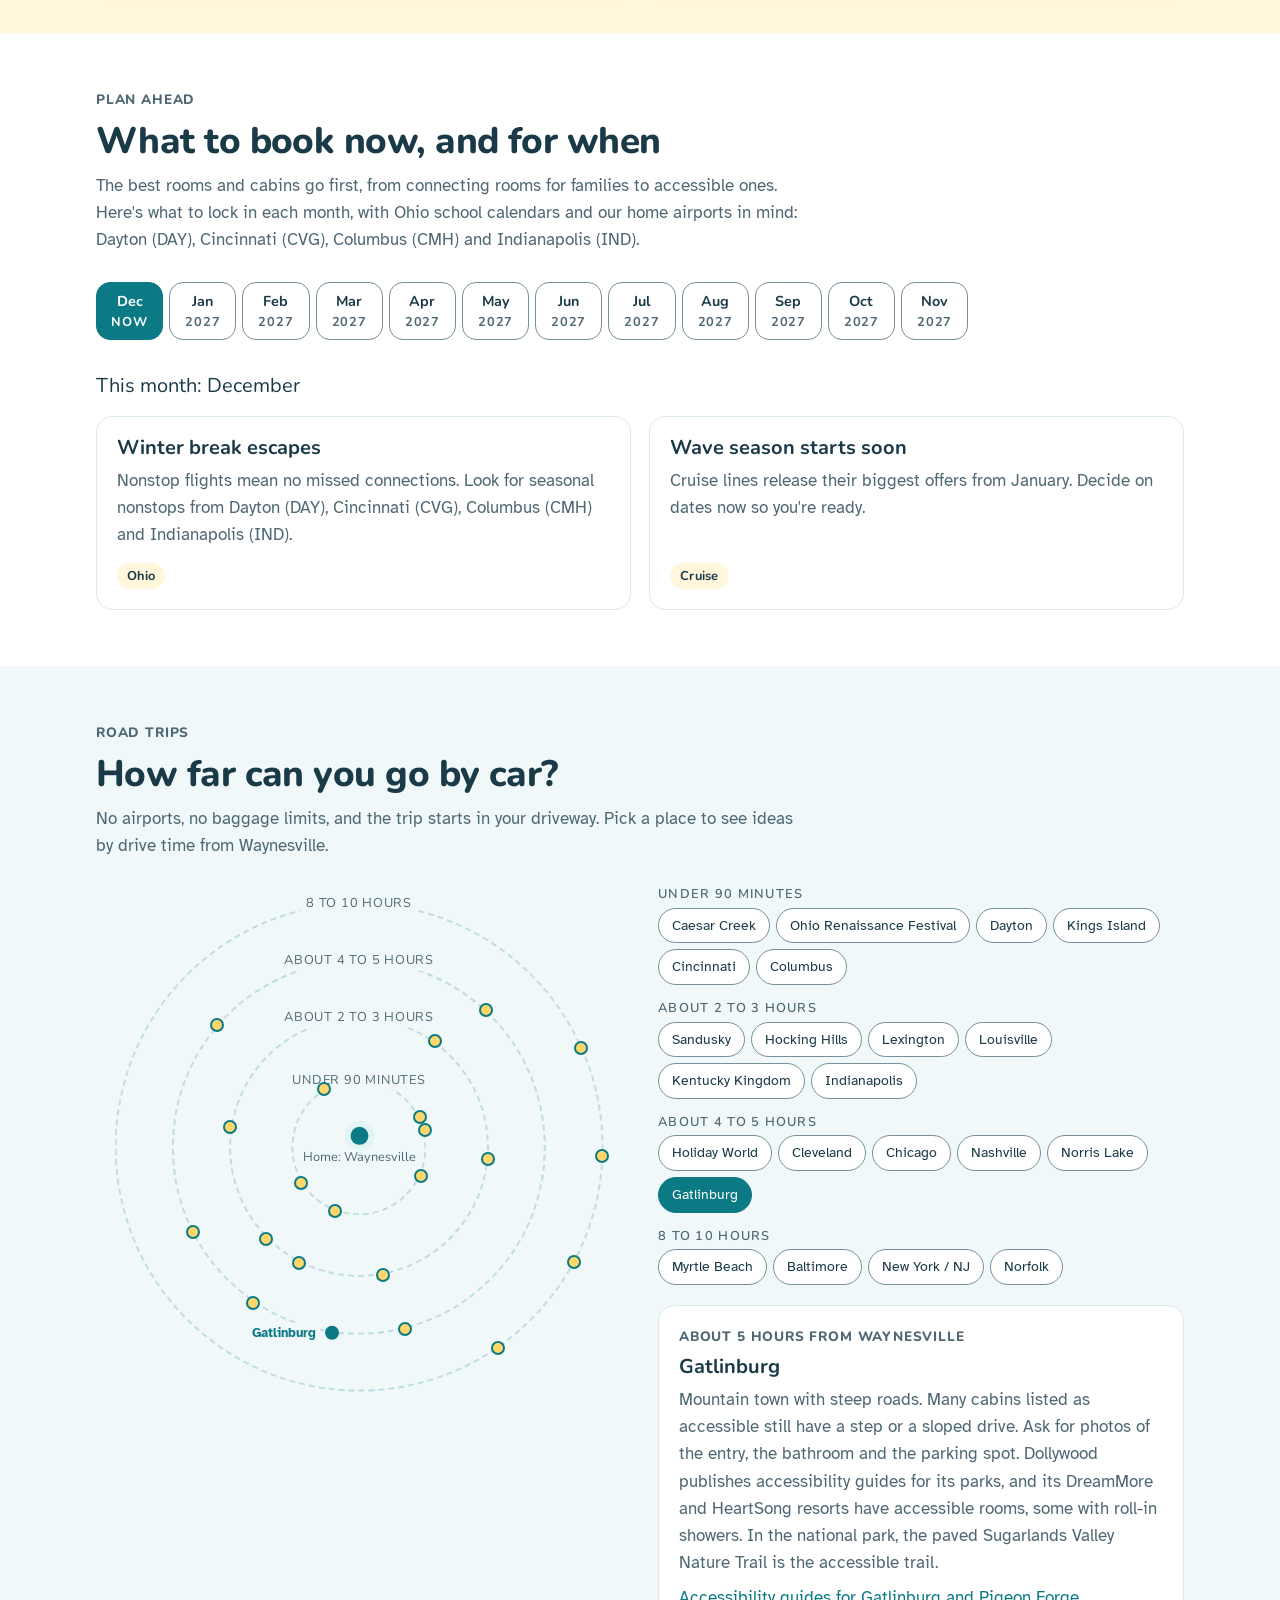
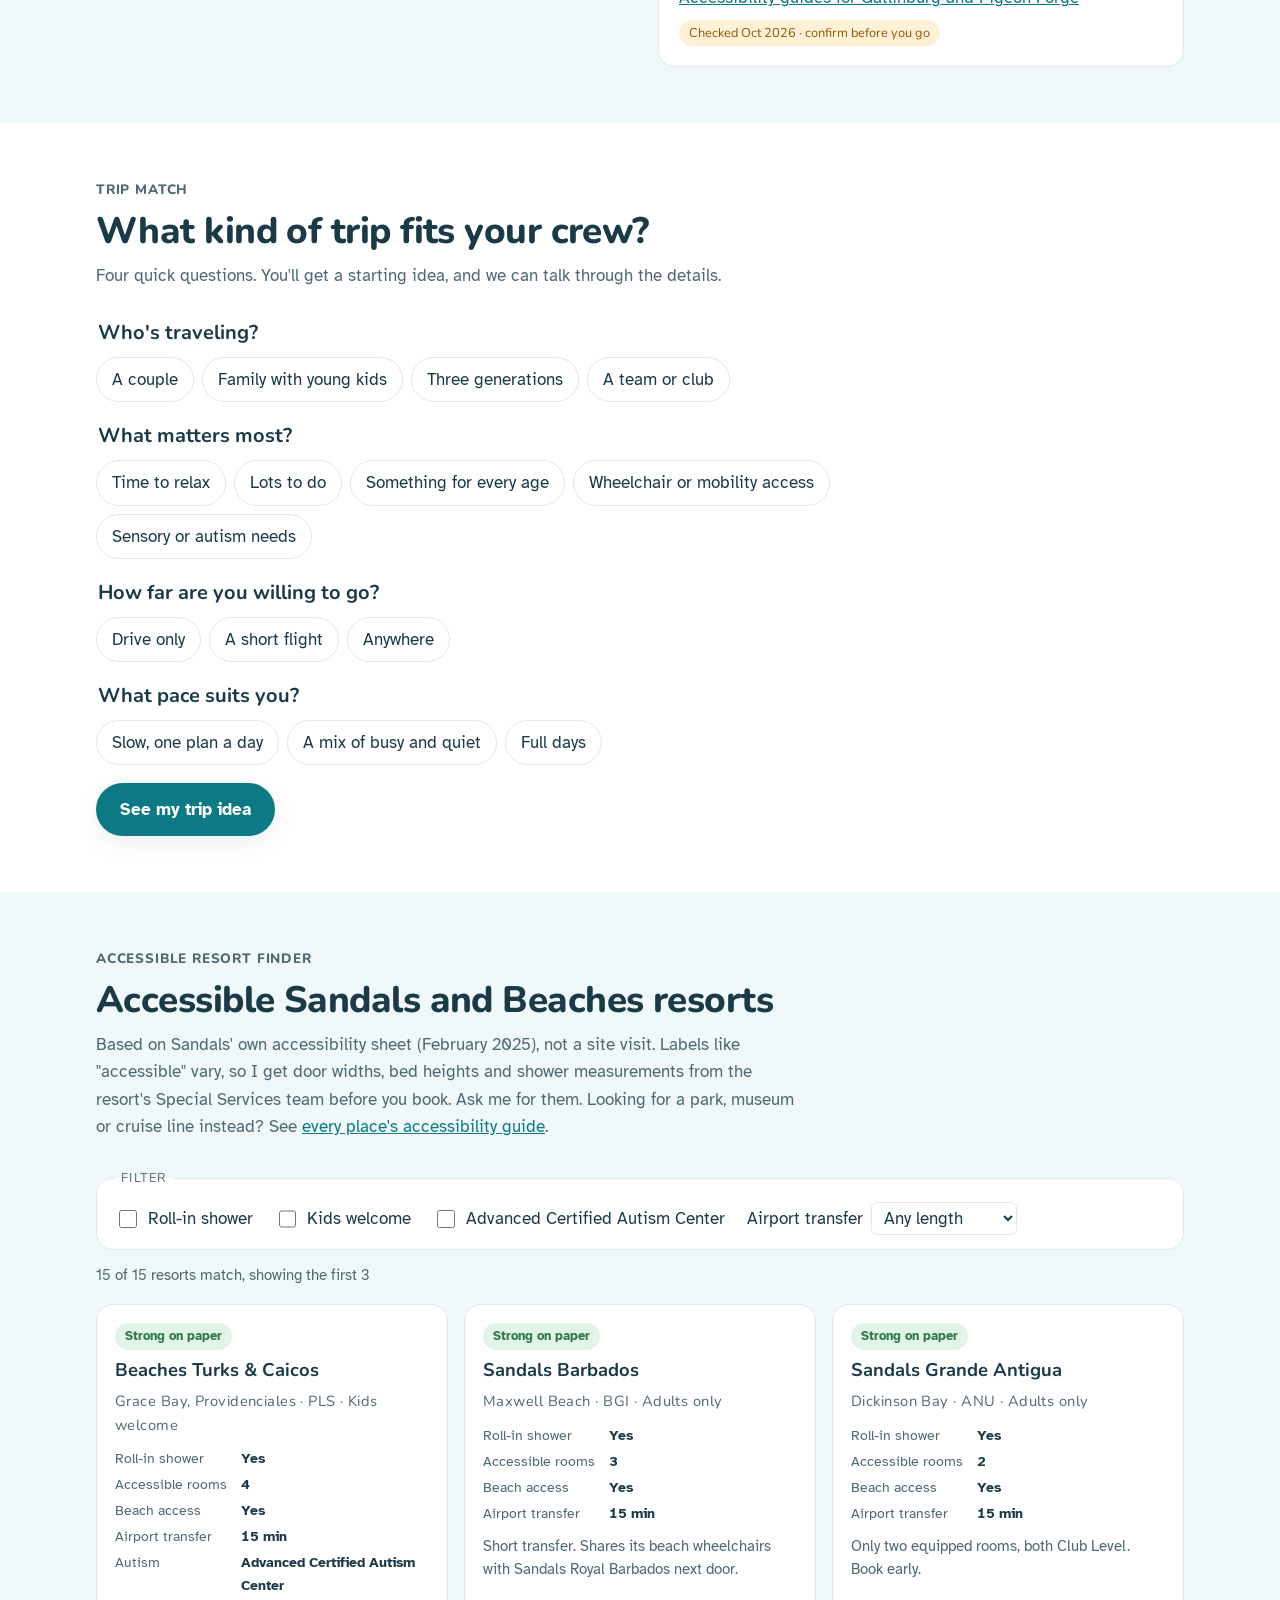
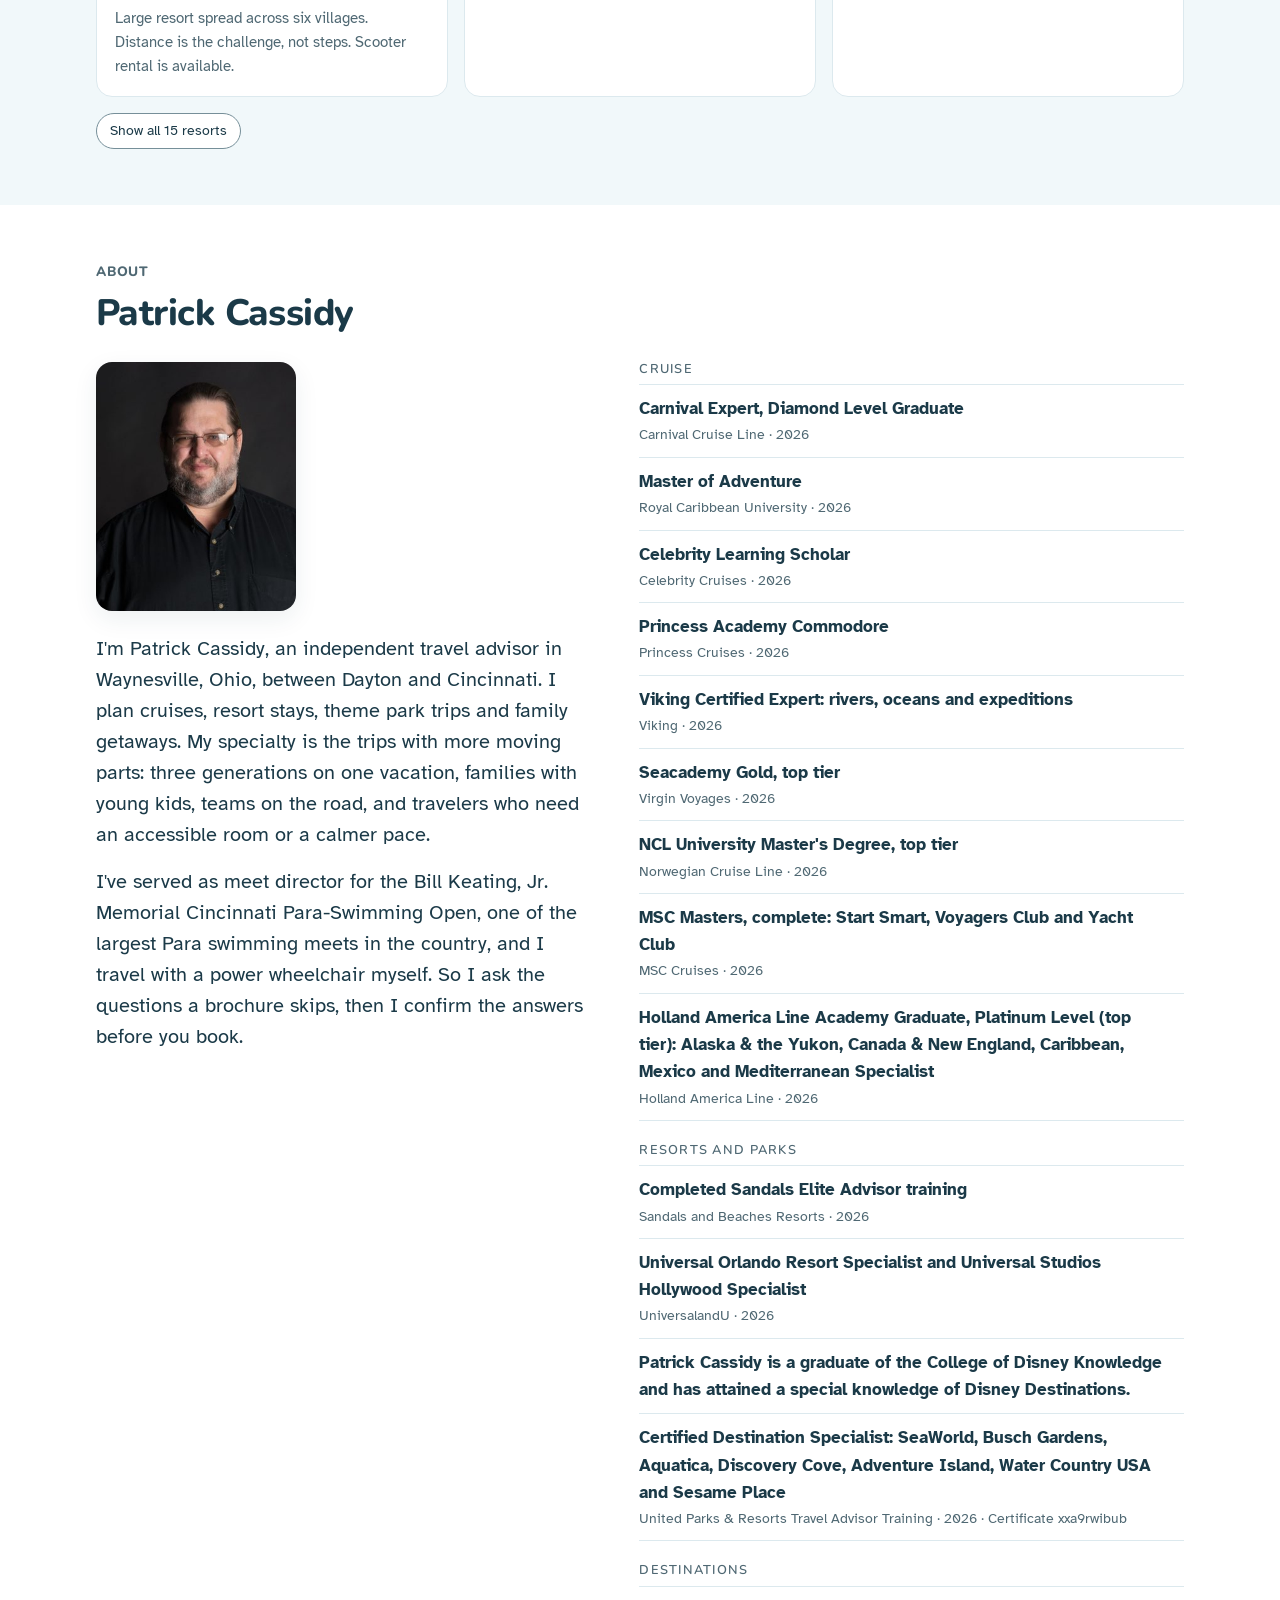
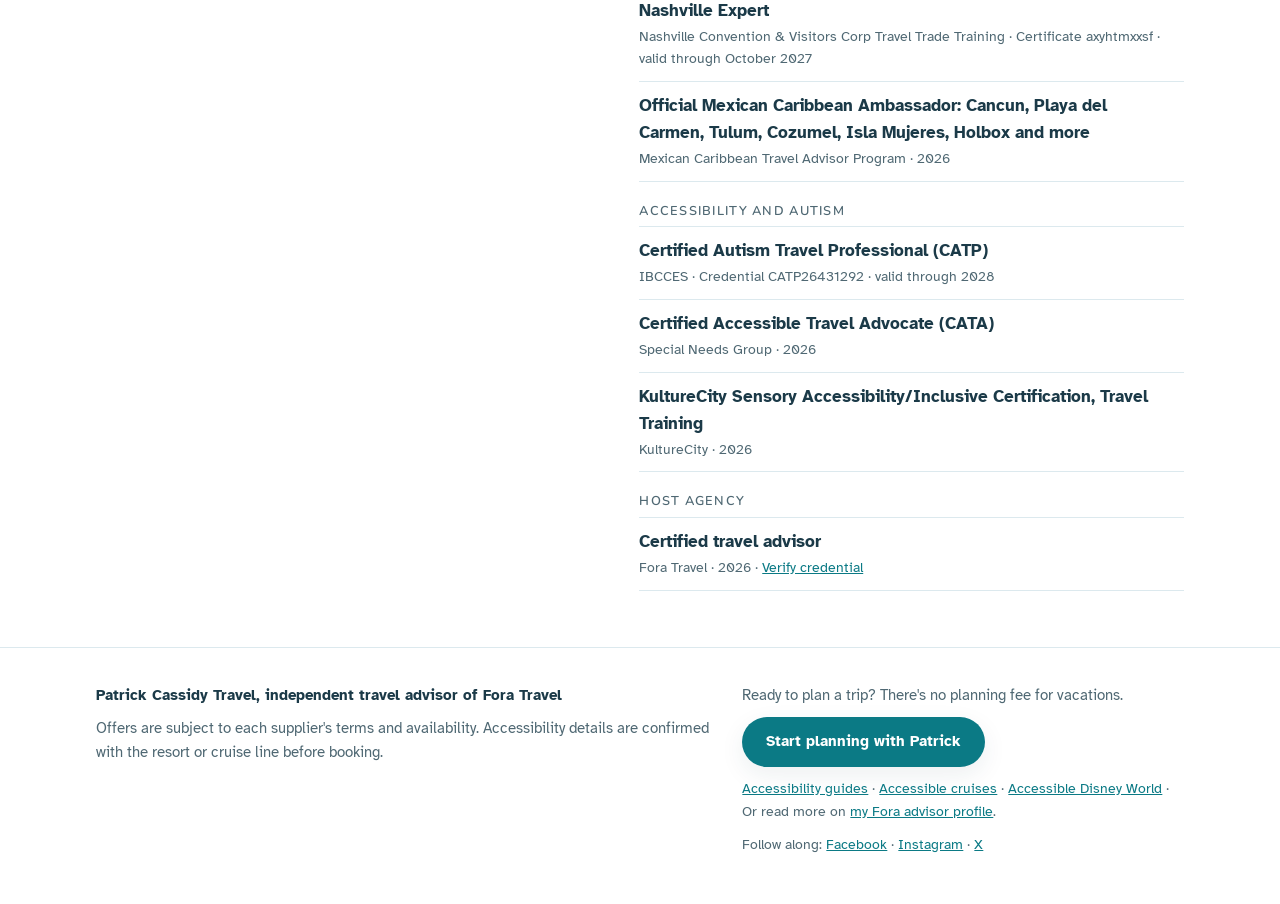
==== commit 95654569: "Add X profile link to site footers and schema Co-Authored-By: Claude Opus 5.5 <noreply@anthropic.com" ====
--- a/index.html
+++ b/index.html
@@ -67,7 +67,8 @@
  ],
  "sameAs": [
   "https://www.facebook.com/patrickcassidytravel",
-  "https://www.instagram.com/travel.cassidy/"
+  "https://www.instagram.com/travel.cassidy/",
+  "https://x.com/PatrickCassidy"
  ]
 }
 </script>
@@ -366,7 +367,7 @@
       <p>Ready to plan a trip? There's no planning fee for vacations.</p>
       <p style="margin-top:10px"><a class="btn" href="https://secure.foratravel.com/intake/AOaJHvy4Ll" target="_blank" rel="noopener">Start planning with Patrick<span class="sr-only"> (opens in a new tab)</span></a></p>
       <p style="margin-top:10px;font-size:.9rem"><a href="guides.html">Accessibility guides</a> · <a href="accessible-cruises.html">Accessible cruises</a> · <a href="accessible-disney-world.html">Accessible Disney World</a> · Or read more on <a href="https://www.foratravel.com/advisor/patrick-cassidy" target="_blank" rel="noopener">my Fora advisor profile<span class="sr-only"> (opens in a new tab)</span></a>.</p>
-      <p style="margin-top:10px;font-size:.9rem">Follow along: <a href="https://www.facebook.com/patrickcassidytravel" target="_blank" rel="noopener">Facebook<span class="sr-only"> (opens in a new tab)</span></a> · <a href="https://www.instagram.com/travel.cassidy/" target="_blank" rel="noopener">Instagram<span class="sr-only"> (opens in a new tab)</span></a></p>
+      <p style="margin-top:10px;font-size:.9rem">Follow along: <a href="https://www.facebook.com/patrickcassidytravel" target="_blank" rel="noopener">Facebook<span class="sr-only"> (opens in a new tab)</span></a> · <a href="https://www.instagram.com/travel.cassidy/" target="_blank" rel="noopener">Instagram<span class="sr-only"> (opens in a new tab)</span></a> · <a href="https://x.com/PatrickCassidy" target="_blank" rel="noopener">X<span class="sr-only"> (opens in a new tab)</span></a></p>
     </div>
   </div>
 </footer>
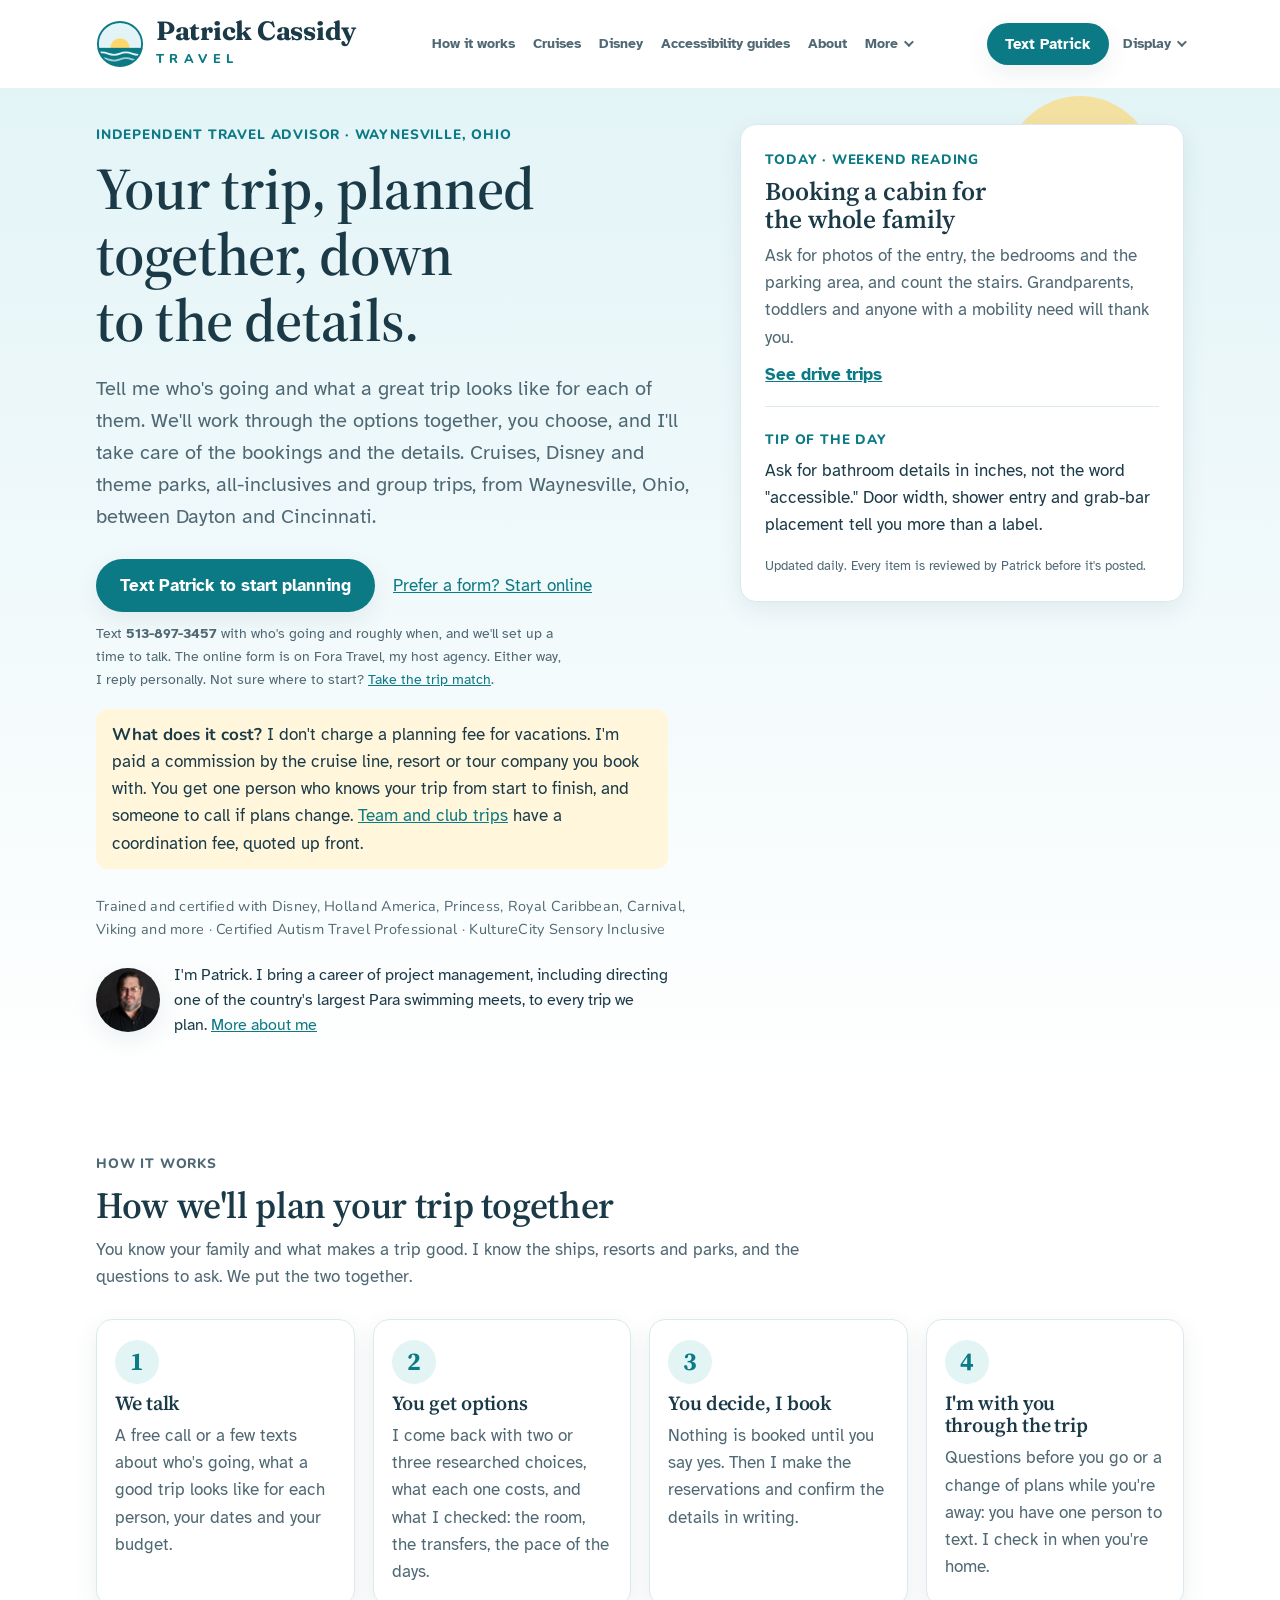
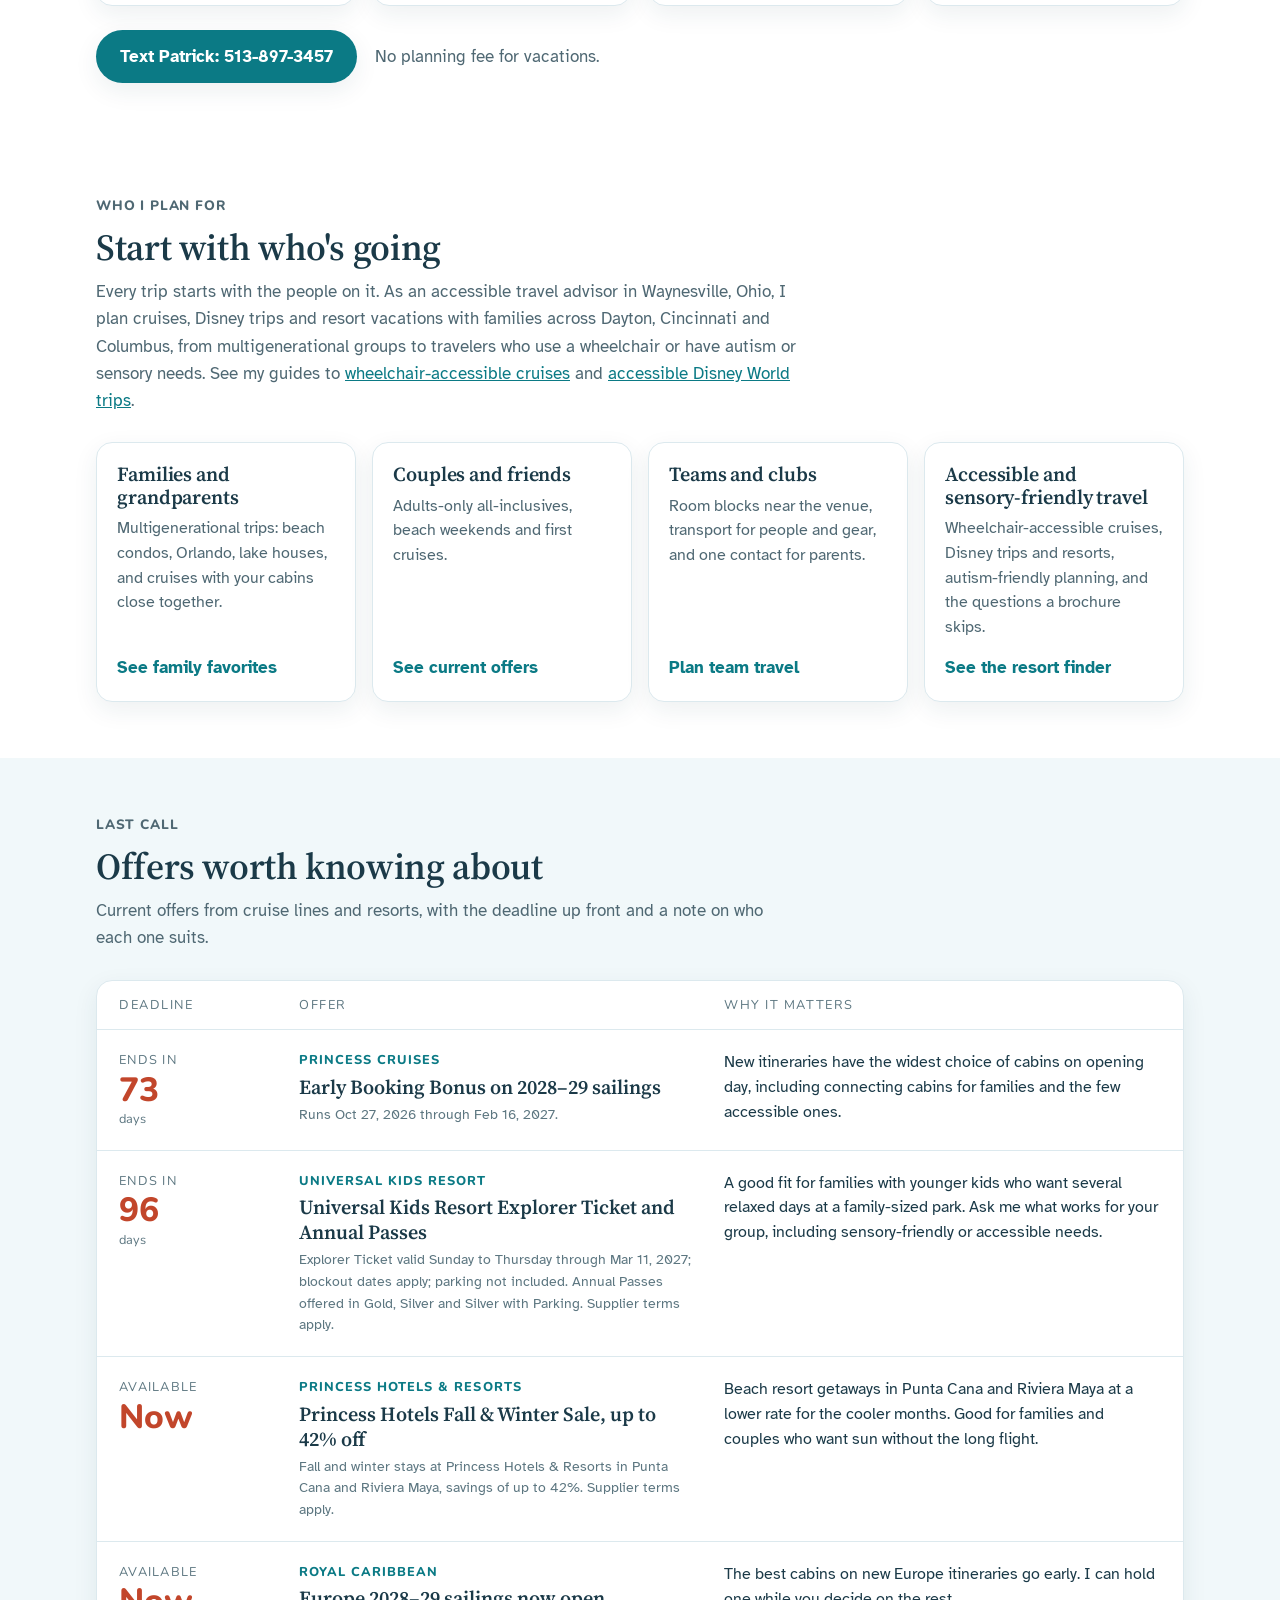
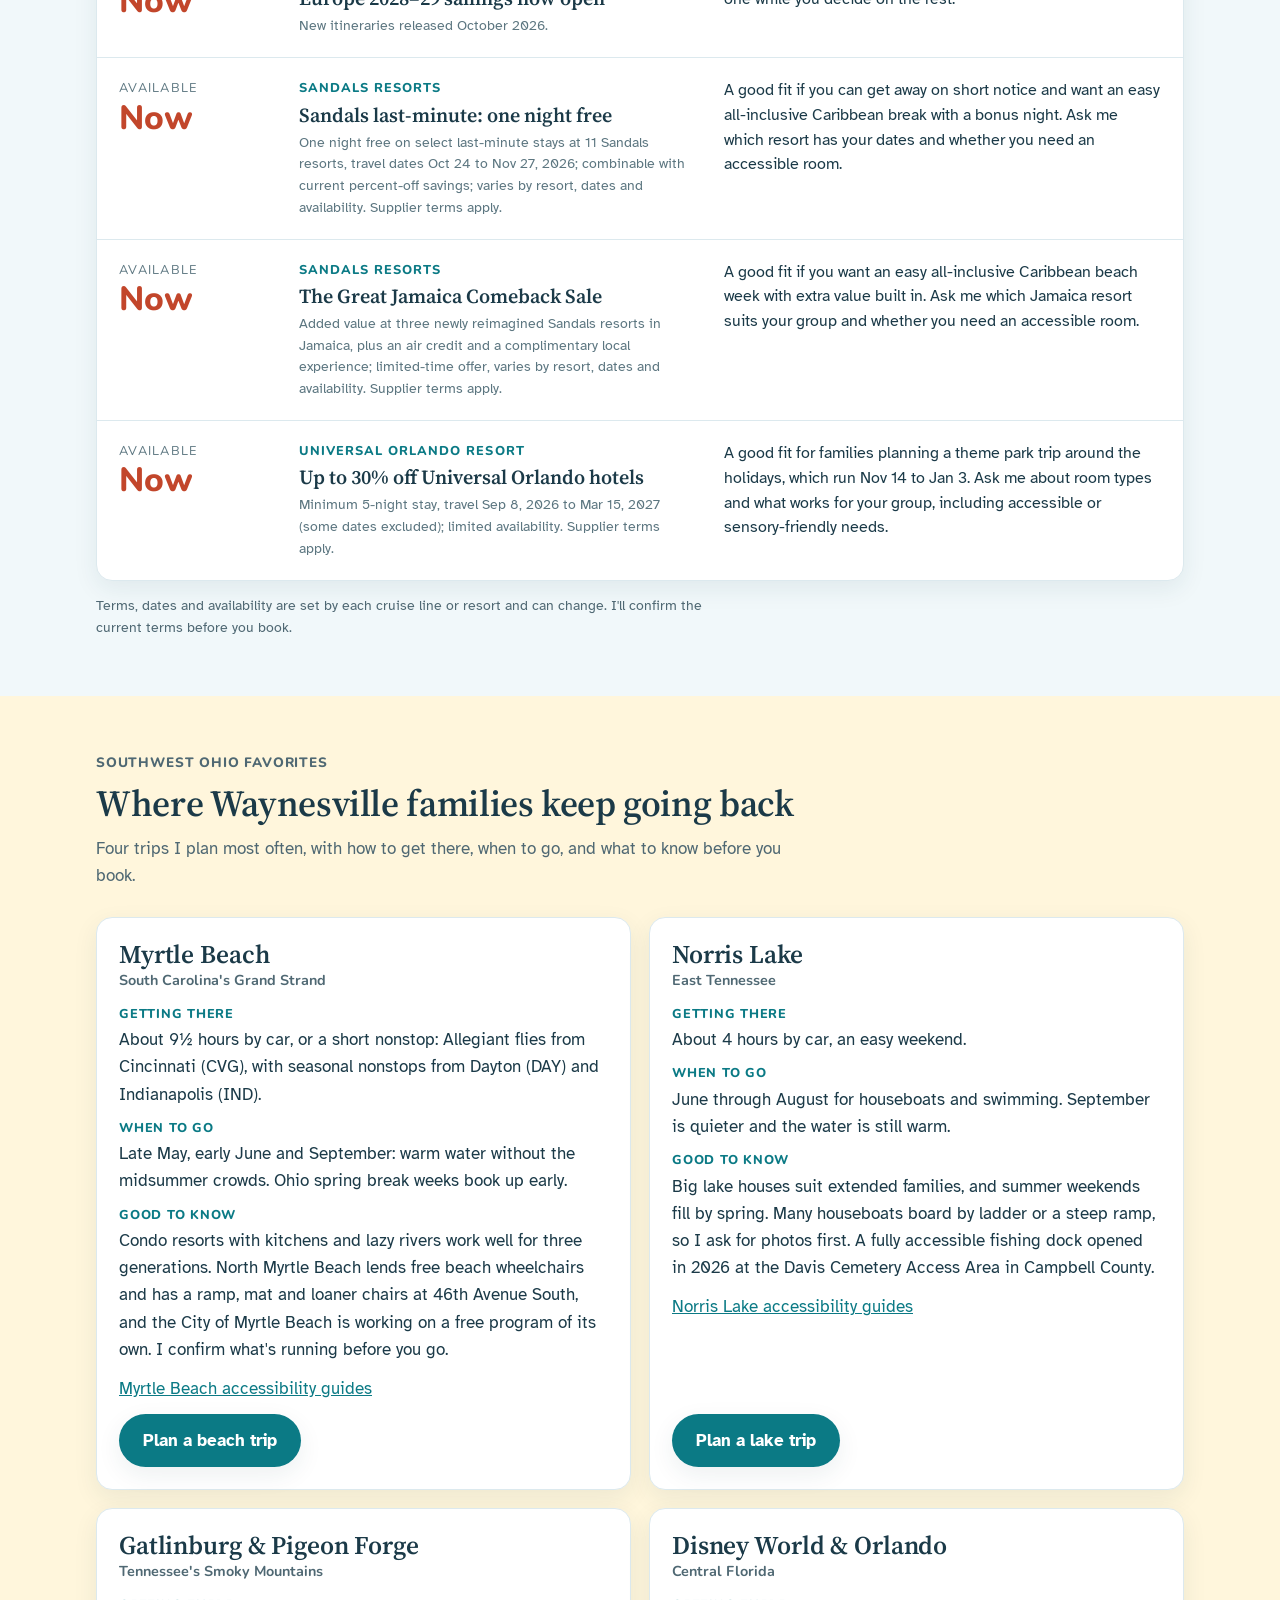
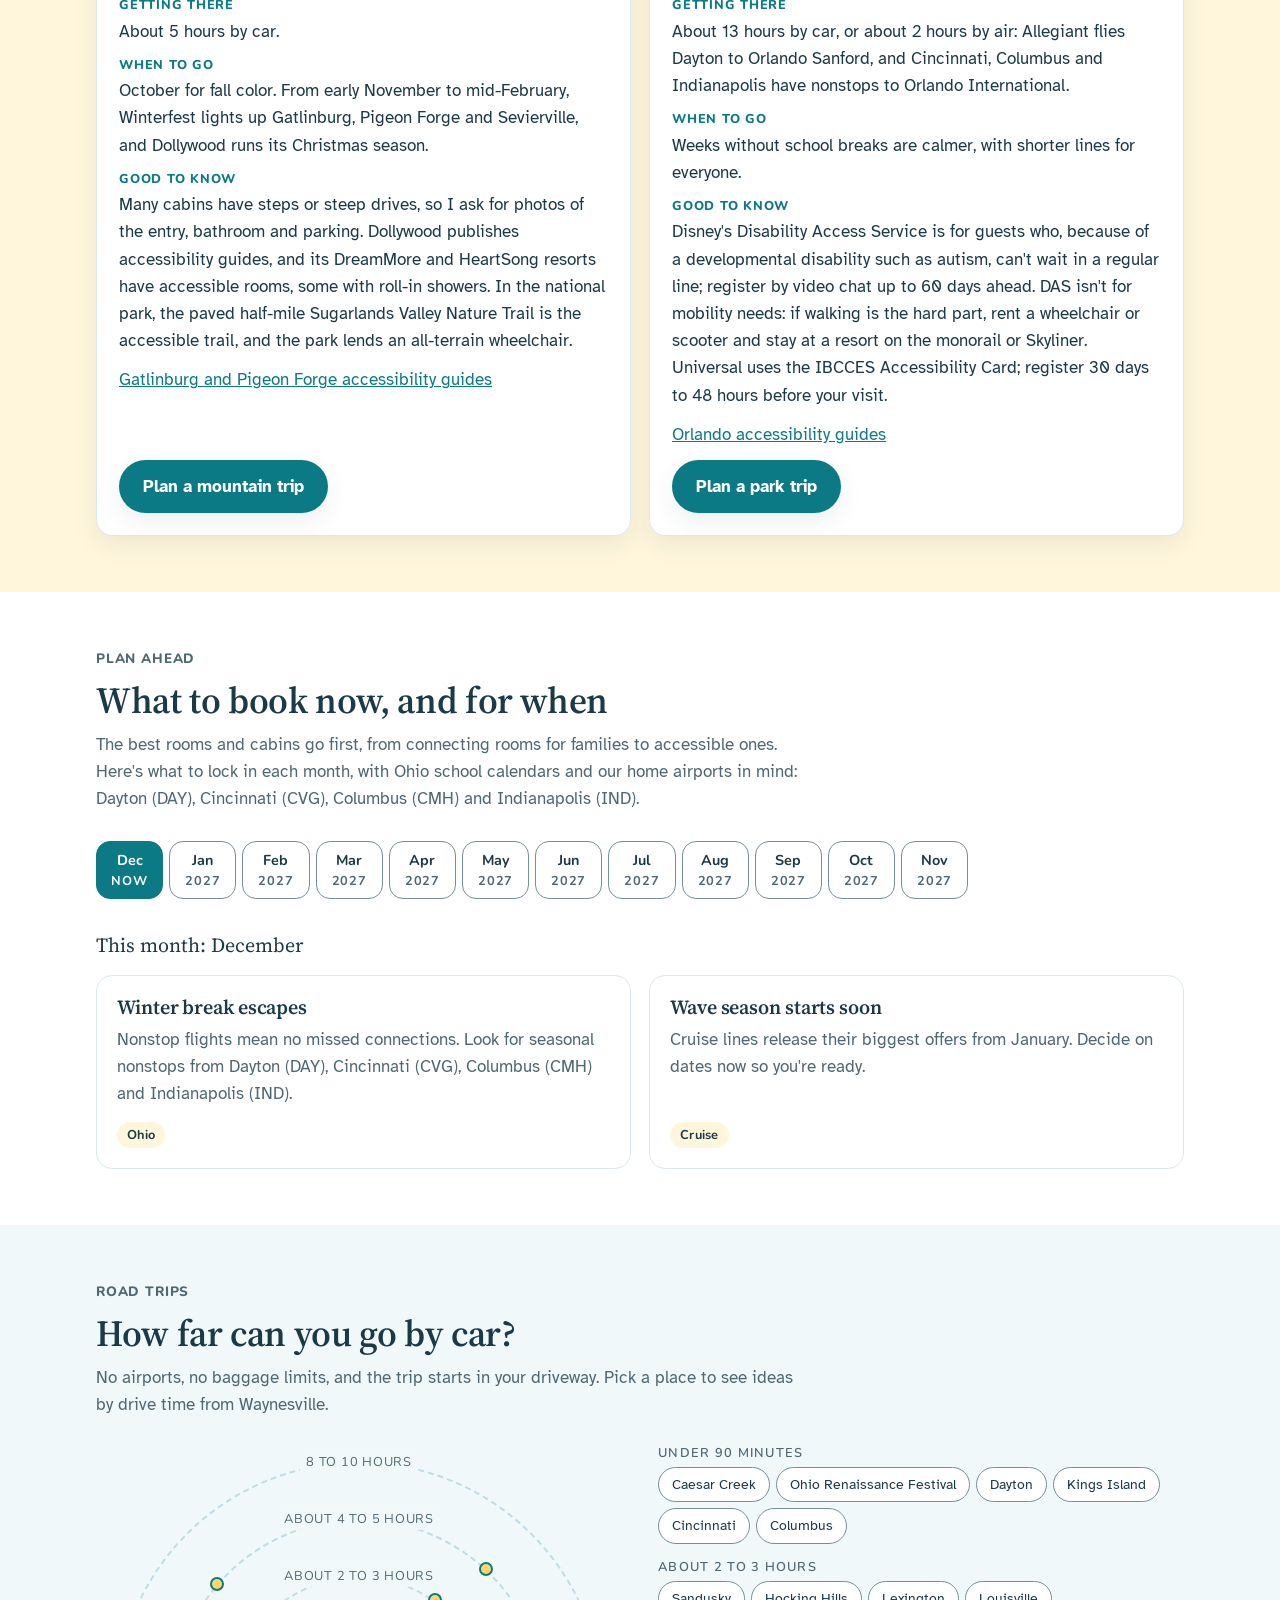
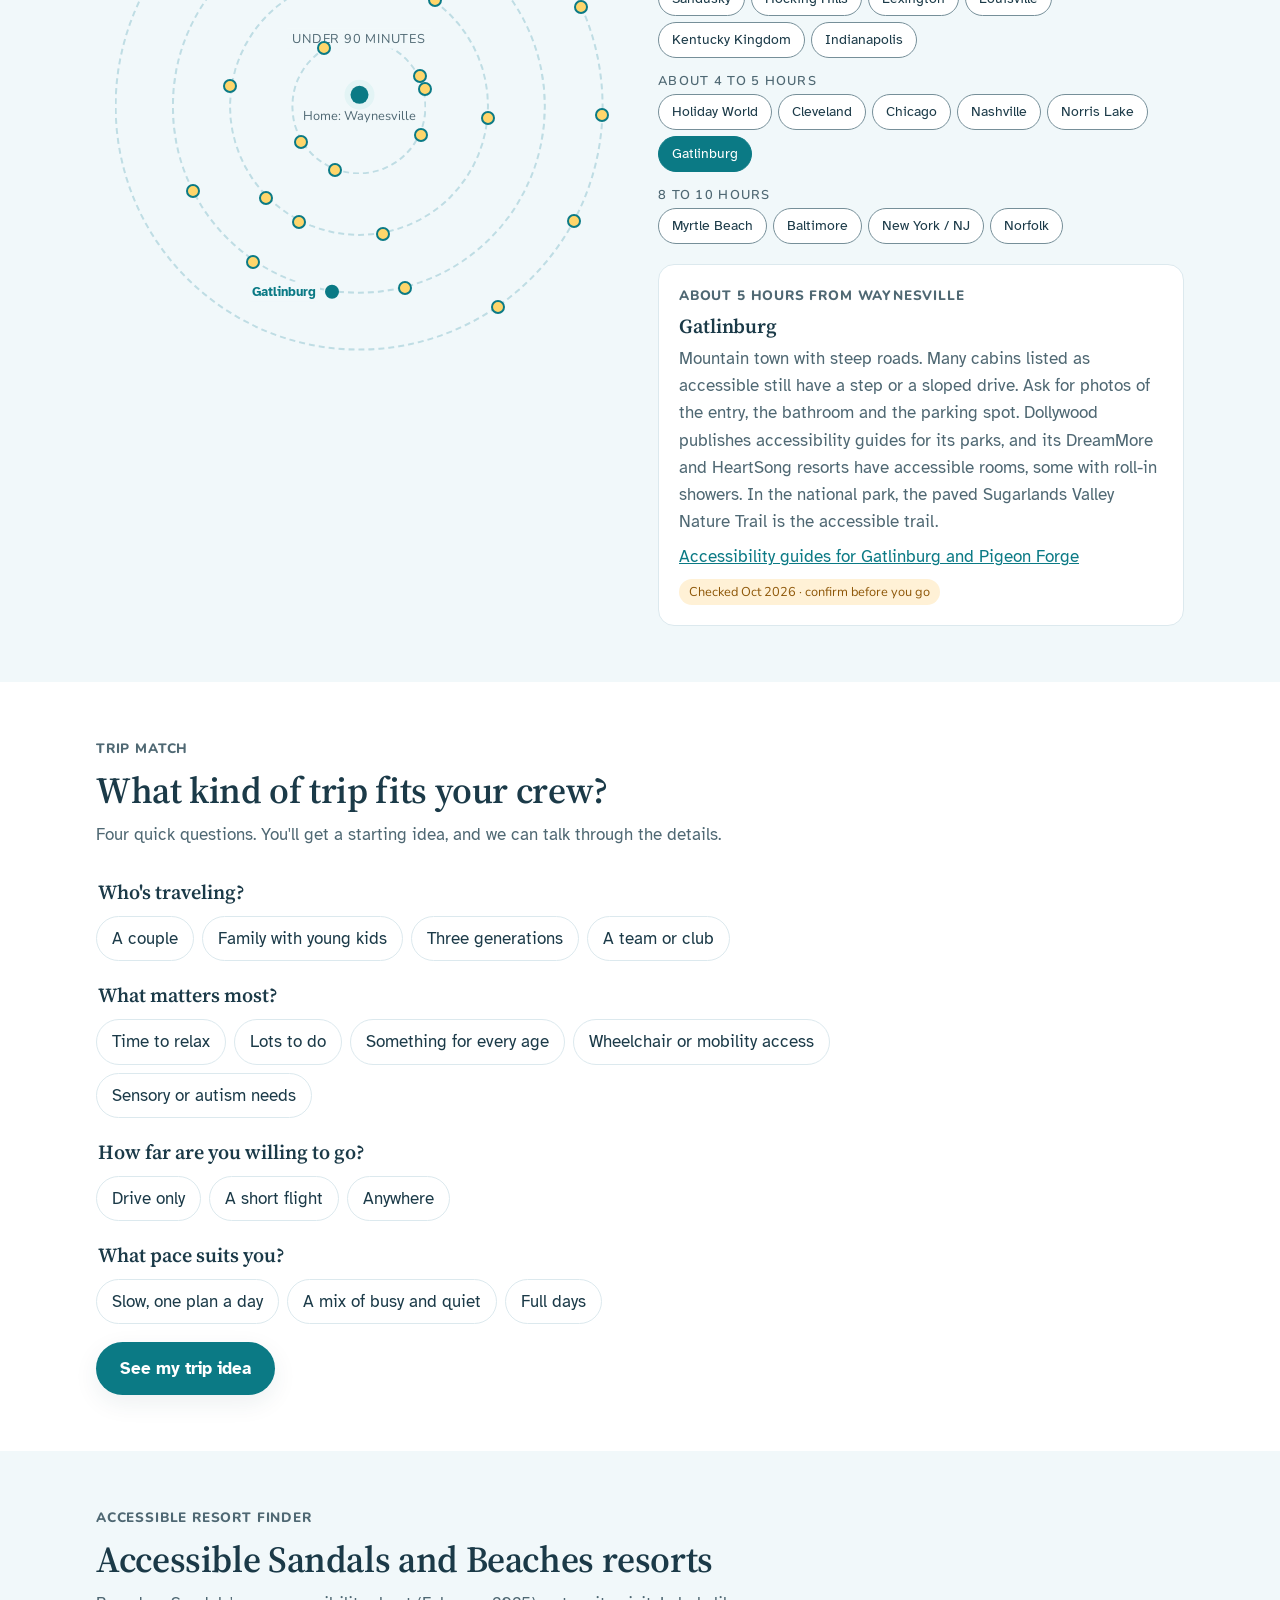
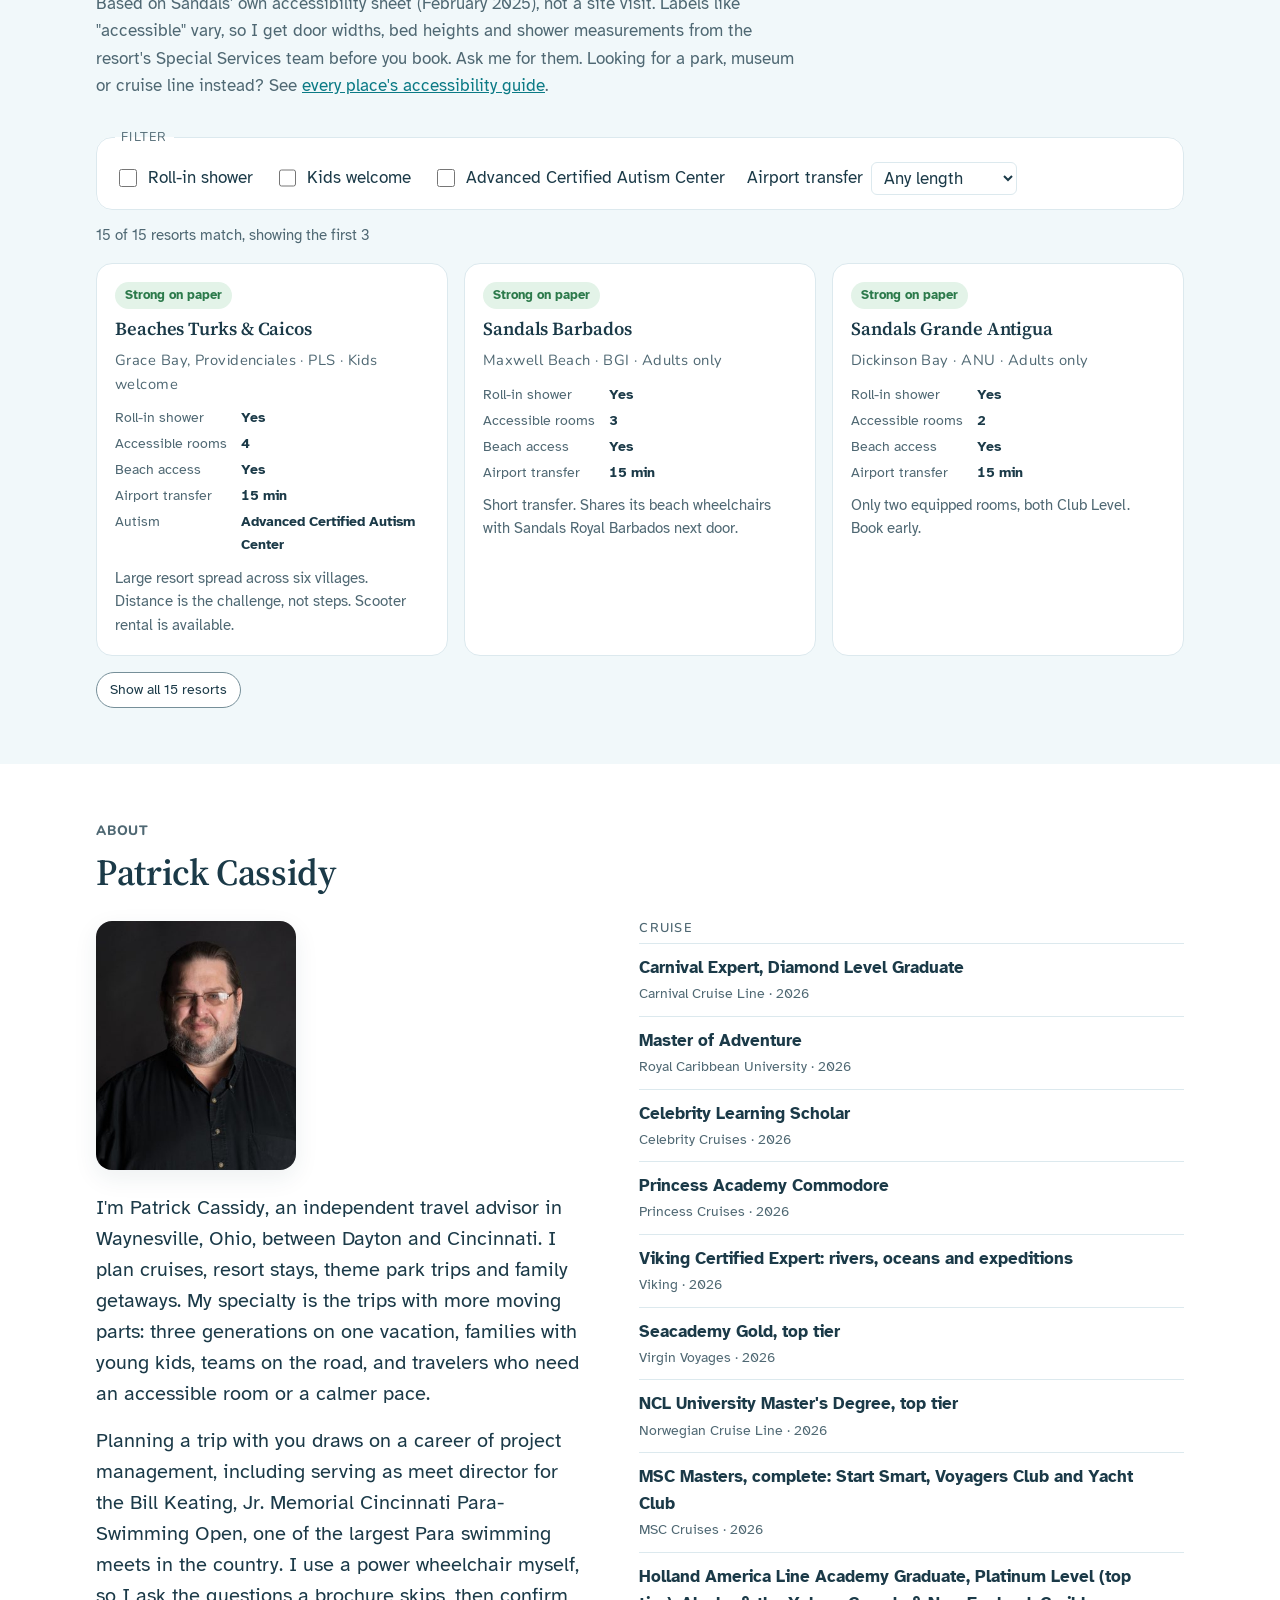
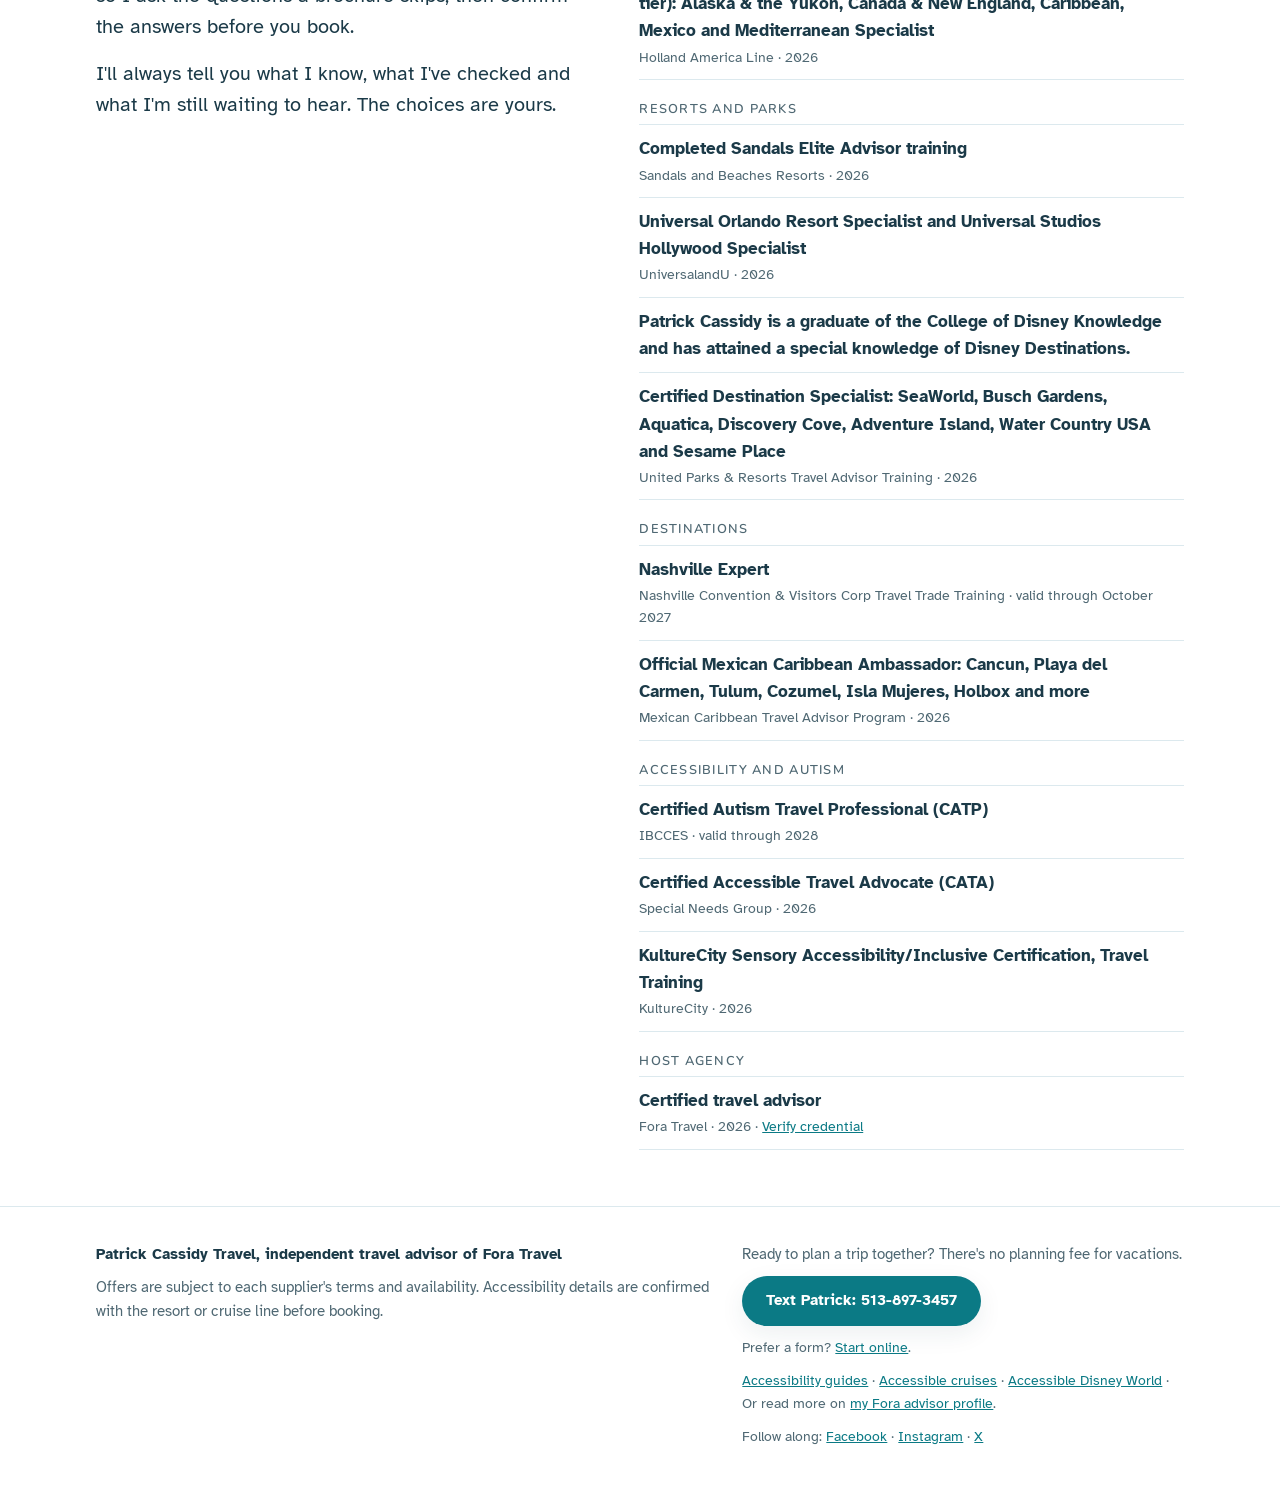
==== commit 4986259f: "Site refresh: new logo, "plan together" steps, text-first contact, calmer menu - Logo: horizon badge" ====
--- a/index.html
+++ b/index.html
@@ -5,7 +5,8 @@
 <meta name="viewport" content="width=device-width, initial-scale=1, viewport-fit=cover">
 <meta name="description" content="Accessible travel advisor in Waynesville, Ohio: wheelchair-accessible cruises, Disney and resorts, plus autism-friendly and multigenerational vacations.">
 <title>Patrick Cassidy Travel | Accessible Travel Advisor in Ohio</title>
-<link rel="icon" href="data:image/svg+xml,%3Csvg xmlns=%27http://www.w3.org/2000/svg%27 viewBox=%270 0 32 32%27%3E%3Ccircle cx=%2716%27 cy=%2716%27 r=%2716%27 fill=%27%230B7A85%27/%3E%3Ctext x=%2716%27 y=%2722%27 font-family=%27sans-serif%27 font-size=%2717%27 font-weight=%27700%27 fill=%27white%27 text-anchor=%27middle%27%3EC%3C/text%3E%3C/svg%3E">
+<link rel="icon" href="img/brand/favicon.svg" type="image/svg+xml">
+<link rel="apple-touch-icon" href="img/brand/apple-touch-icon.png">
 <link rel="canonical" href="https://cassidytravel.org/">
 <meta property="og:type" content="website">
 <meta property="og:url" content="https://cassidytravel.org/">
@@ -18,6 +19,8 @@
  "@type": "TravelAgency",
  "name": "Patrick Cassidy Travel",
  "url": "https://cassidytravel.org/",
+ "telephone": "+1-513-897-3457",
+ "logo": "https://cassidytravel.org/img/brand/icon-512.png",
  "image": "https://cassidytravel.org/img/patrick-640.jpg",
  "description": "Accessible travel advisor in Waynesville, Ohio, planning wheelchair-accessible cruises, Disney trips and resorts, autism-friendly and sensory-friendly travel, and multigenerational family vacations.",
  "address": {
@@ -67,14 +70,14 @@
  ],
  "sameAs": [
   "https://www.facebook.com/patrickcassidytravel",
-  "https://www.instagram.com/travel.cassidy/",
+  "https://www.instagram.com/patrickcassidytravel/",
   "https://x.com/PatrickCassidy"
  ]
 }
 </script>
 <link rel="preconnect" href="https://fonts.googleapis.com">
 <link rel="preconnect" href="https://fonts.gstatic.com" crossorigin>
-<link rel="stylesheet" href="https://fonts.googleapis.com/css2?family=Atkinson+Hyperlegible:ital,wght@0,400;0,700;1,400&family=Nunito:wght@400;600;700;800&display=swap">
+<link rel="stylesheet" href="https://fonts.googleapis.com/css2?family=Atkinson+Hyperlegible:ital,wght@0,400;0,700;1,400&family=Nunito:wght@400;600;700;800&family=Fraunces:opsz,wght@9..144,700&family=Source+Serif+4:opsz,wght@8..60,600;8..60,700&display=swap">
 <link rel="stylesheet" href="styles.css">
 </head>
 <body>
@@ -83,22 +86,34 @@
 
 <header class="head">
   <div class="wrap">
-    <a class="mark" href="#top" id="top"><b>Patrick Cassidy Travel</b><span>Cruises · Resorts · Theme parks · Group travel</span></a>
-    <nav aria-label="Sections"><ul class="nav">
-      <li><a href="#sales">Sales</a></li>
-      <li><a href="#favorites">Favorites</a></li>
-      <li><a href="#seasonal">Plan ahead</a></li>
-      <li><a href="#drive">Drive trips</a></li>
-      <li><a href="#quiz">Trip match</a></li>
-      <li><a href="#finder">Accessible resorts</a></li>
-      <li><a href="guides.html">Access guides</a></li>
-      <li><a href="cruise-lines.html">Cruise guide</a></li>
-      <li><a href="blog/">Blog</a></li>
-      <li><a href="#about">About</a></li>
+    <a class="mark" href="#top" id="top"><svg class="mark-icon" viewBox="0 0 100 100" aria-hidden="true"><defs><clipPath id="mk"><circle cx="50" cy="50" r="46"/></clipPath></defs><circle cx="50" cy="50" r="46" fill="#E3F4F7"/><g clip-path="url(#mk)"><circle cx="50" cy="58" r="20" fill="#FFD66B"/><rect x="0" y="58" width="100" height="50" fill="#0B7A85"/><path d="M0 70 Q12 65 25 70 T50 70 T75 70 T100 70" stroke="#E3F4F7" stroke-width="3.5" fill="none"/><path d="M0 82 Q12 77 25 82 T50 82 T75 82 T100 82" stroke="#E3F4F7" stroke-width="3.5" fill="none" opacity=".7"/></g><circle cx="50" cy="50" r="46" fill="none" stroke="#0B7A85" stroke-width="4"/></svg><span class="mark-text"><b>Patrick Cassidy</b><span>Travel</span></span></a>
+    <nav aria-label="Main"><ul class="nav">
+      <li><a href="#how">How it works</a></li>
+      <li><a href="cruise-lines.html">Cruises</a></li>
+      <li><a href="accessible-disney-world.html">Disney</a></li>
+      <li><a href="guides.html"><span class="w-long">Accessibility guides</span><span class="w-short">Guides</span></a></li>
+      <li class="hide-sm"><a href="#about">About</a></li>
+      <li class="nav-more"><details><summary>More</summary><ul>
+        <li><a href="#sales">Current offers</a></li>
+        <li><a href="#favorites">Family favorites</a></li>
+        <li><a href="#seasonal">What to book now</a></li>
+        <li><a href="#drive">Drive trips</a></li>
+        <li><a href="#quiz">Trip match</a></li>
+        <li><a href="#finder">Accessible resorts</a></li>
+        <li><a href="accessible-cruises.html">Accessible cruises</a></li>
+        <li><a href="teams.html">Team travel</a></li>
+        <li><a href="blog/">Blog</a></li>
+        <li class="show-sm"><a href="#about">About</a></li>
+      </ul></details></li>
     </ul></nav>
-    <div class="toggles" role="group" aria-label="Display options">
-      <span class="has-tip"><button class="pill" id="t-calm" type="button" aria-pressed="false" aria-describedby="tip-calm">Calm mode</button><button class="tip-q" id="q-calm" type="button" aria-label="What does Calm mode do?" aria-expanded="false" aria-controls="tip-calm">?</button><span class="tip" id="tip-calm" role="tooltip">Stops animation and softens colors</span></span>
-      <button class="pill" id="t-large" type="button" aria-pressed="false">Larger text</button>
+    <div class="head-actions">
+      <a class="btn btn-sm" href="sms:+15138973457">Text Patrick</a>
+      <details class="display"><summary aria-label="Display options"><span class="w-long">Display</span><span class="w-short" aria-hidden="true">Aa</span></summary>
+        <div class="toggles" role="group" aria-label="Display options">
+          <span class="has-tip"><button class="pill" id="t-calm" type="button" aria-pressed="false" aria-describedby="tip-calm">Calm mode</button><button class="tip-q" id="q-calm" type="button" aria-label="What does Calm mode do?" aria-expanded="false" aria-controls="tip-calm">?</button><span class="tip" id="tip-calm" role="tooltip">Stops animation and softens colors</span></span>
+          <button class="pill" id="t-large" type="button" aria-pressed="false">Larger text</button>
+        </div>
+      </details>
     </div>
   </div>
 </header>
@@ -107,17 +122,17 @@
   <section class="hero" aria-labelledby="hero-h">
     <div class="wrap">
       <div>
-        <p class="eyebrow" id="today-date">Today</p>
-        <h1 id="hero-h">Trips planned around the details that matter.</h1>
-        <p class="lede">Beach weekends, cruises, all-inclusives and theme park trips, planned from Waynesville, Ohio, between Dayton and Cincinnati. I'm especially good with trips that have more moving parts: three generations, little kids, sports teams, and travelers who need an accessible room or a calmer pace.</p>
+        <p class="eyebrow">Independent travel advisor · Waynesville, Ohio</p>
+        <h1 id="hero-h">Your trip, planned together, down to the details.</h1>
+        <p class="lede">Tell me who's going and what a great trip looks like for each of them. We'll work through the options together, you choose, and I'll take care of the bookings and the details. Cruises, Disney and theme parks, all-inclusives and group trips, from Waynesville, Ohio, between Dayton and Cincinnati.</p>
         <div class="cta-row">
-          <a class="btn" href="https://secure.foratravel.com/intake/AOaJHvy4Ll" target="_blank" rel="noopener">Start planning with Patrick<span class="sr-only"> (opens in a new tab)</span></a>
-          <a href="#quiz">Not sure where to start? Take the trip match</a>
+          <a class="btn" href="sms:+15138973457">Text Patrick to start planning</a>
+          <a href="https://secure.foratravel.com/intake/AOaJHvy4Ll" target="_blank" rel="noopener">Prefer a form? Start online<span class="sr-only"> (opens in a new tab)</span></a>
         </div>
-        <p class="cta-note">"Start planning" opens a short form on Fora Travel, my host agency, in a new tab. I read every one and reply personally.</p>
+        <p class="cta-note">Text <b>513-897-3457</b> with who's going and roughly when, and we'll set up a time to talk. The online form is on Fora Travel, my host agency. Either way, I reply personally. Not sure where to start? <a href="#quiz">Take the trip match</a>.</p>
         <p class="cost"><b>What does it cost?</b> I don't charge a planning fee for vacations. I'm paid a commission by the cruise line, resort or tour company you book with. You get one person who knows your trip from start to finish, and someone to call if plans change. <a href="teams.html">Team and club trips</a> have a coordination fee, quoted up front.</p>
         <p class="cred-line">Trained and certified with Disney, Holland America, Princess, Royal Caribbean, Carnival, Viking and more · Certified Autism Travel Professional · KultureCity Sensory Inclusive</p>
-        <div class="meet"><img src="img/patrick-320.jpg" width="64" height="64" alt=""><p>I'm Patrick. I've served as meet director for one of the country's largest Para swimming meets, and I travel with a power wheelchair myself, so I ask the questions a brochure skips. <a href="#about">More about me</a></p></div>
+        <div class="meet"><img src="img/patrick-320.jpg" width="64" height="64" alt=""><p>I'm Patrick. I bring a career of project management, including directing one of the country's largest Para swimming meets, to every trip we plan. <a href="#about">More about me</a></p></div>
       </div>
       <aside class="today" aria-labelledby="today-h">
         <div>
@@ -135,12 +150,29 @@
     </div>
   </section>
 
+  <section class="block how" id="how" aria-labelledby="how-h">
+    <div class="wrap">
+      <div class="sec-head">
+        <p class="eyebrow">How it works</p>
+        <h2 id="how-h">How we'll plan your trip together</h2>
+        <p>You know your family and what makes a trip good. I know the ships, resorts and parks, and the questions to ask. We put the two together.</p>
+      </div>
+      <ol class="steps">
+        <li><span class="step-n" aria-hidden="true">1</span><h3>We talk</h3><p>A free call or a few texts about who's going, what a good trip looks like for each person, your dates and your budget.</p></li>
+        <li><span class="step-n" aria-hidden="true">2</span><h3>You get options</h3><p>I come back with two or three researched choices, what each one costs, and what I checked: the room, the transfers, the pace of the days.</p></li>
+        <li><span class="step-n" aria-hidden="true">3</span><h3>You decide, I book</h3><p>Nothing is booked until you say yes. Then I make the reservations and confirm the details in writing.</p></li>
+        <li><span class="step-n" aria-hidden="true">4</span><h3>I'm with you through the trip</h3><p>Questions before you go or a change of plans while you're away: you have one person to text. I check in when you're home.</p></li>
+      </ol>
+      <div class="how-cta"><a class="btn" href="sms:+15138973457">Text Patrick: 513-897-3457</a><span>No planning fee for vacations.</span></div>
+    </div>
+  </section>
+
   <section class="block" id="who" aria-labelledby="who-h">
     <div class="wrap">
       <div class="sec-head">
         <p class="eyebrow">Who I plan for</p>
         <h2 id="who-h">Start with who's going</h2>
-        <p>I'm an accessible travel advisor in Waynesville, Ohio, planning cruises, Disney trips and resort vacations for families across Dayton, Cincinnati and Columbus, especially multigenerational groups and travelers who use a wheelchair or have autism or sensory needs. See my guides to <a href="accessible-cruises.html">wheelchair-accessible cruises</a> and <a href="accessible-disney-world.html">accessible Disney World trips</a>.</p>
+        <p>Every trip starts with the people on it. As an accessible travel advisor in Waynesville, Ohio, I plan cruises, Disney trips and resort vacations with families across Dayton, Cincinnati and Columbus, from multigenerational groups to travelers who use a wheelchair or have autism or sensory needs. See my guides to <a href="accessible-cruises.html">wheelchair-accessible cruises</a> and <a href="accessible-disney-world.html">accessible Disney World trips</a>.</p>
       </div>
       <div class="who-grid">
         <a class="who" href="#favorites"><h3>Families and grandparents</h3><p>Multigenerational trips: beach condos, Orlando, lake houses, and cruises with your cabins close together.</p><span class="go">See family favorites</span></a>
@@ -304,7 +336,8 @@
         <div class="bio">
           <img class="headshot" src="img/patrick-320.jpg" srcset="img/patrick-320.jpg 320w, img/patrick-640.jpg 640w" sizes="200px" width="320" height="399" alt="Patrick Cassidy" loading="lazy">
           <p>I'm Patrick Cassidy, an independent travel advisor in Waynesville, Ohio, between Dayton and Cincinnati. I plan cruises, resort stays, theme park trips and family getaways. My specialty is the trips with more moving parts: three generations on one vacation, families with young kids, teams on the road, and travelers who need an accessible room or a calmer pace.</p>
-          <p>I've served as meet director for the Bill Keating, Jr. Memorial Cincinnati Para-Swimming Open, one of the largest Para swimming meets in the country, and I travel with a power wheelchair myself. So I ask the questions a brochure skips, then I confirm the answers before you book.</p>
+          <p>Planning a trip with you draws on a career of project management, including serving as meet director for the Bill Keating, Jr. Memorial Cincinnati Para-Swimming Open, one of the largest Para swimming meets in the country. I use a power wheelchair myself, so I ask the questions a brochure skips, then confirm the answers before you book.</p>
+          <p>I'll always tell you what I know, what I've checked and what I'm still waiting to hear. The choices are yours.</p>
         </div>
         <div>
           <div class="cred-group">
@@ -327,20 +360,20 @@
               <li><span class="cname">Completed Sandals Elite Advisor training</span><span class="cmeta">Sandals and Beaches Resorts · 2026</span></li>
               <li><span class="cname">Universal Orlando Resort Specialist and Universal Studios Hollywood Specialist</span><span class="cmeta">UniversalandU · 2026</span></li>
               <li><span class="cname">Patrick Cassidy is a graduate of the College of Disney Knowledge and has attained a special knowledge of Disney Destinations.</span></li>
-              <li><span class="cname">Certified Destination Specialist: SeaWorld, Busch Gardens, Aquatica, Discovery Cove, Adventure Island, Water Country USA and Sesame Place</span><span class="cmeta">United Parks &amp; Resorts Travel Advisor Training · 2026 · Certificate xxa9rwibub</span></li>
+              <li><span class="cname">Certified Destination Specialist: SeaWorld, Busch Gardens, Aquatica, Discovery Cove, Adventure Island, Water Country USA and Sesame Place</span><span class="cmeta">United Parks &amp; Resorts Travel Advisor Training · 2026</span></li>
             </ul>
           </div>
           <div class="cred-group">
             <h3>Destinations</h3>
             <ul class="creds">
-              <li><span class="cname">Nashville Expert</span><span class="cmeta">Nashville Convention &amp; Visitors Corp Travel Trade Training · Certificate axyhtmxxsf · valid through October 2027</span></li>
+              <li><span class="cname">Nashville Expert</span><span class="cmeta">Nashville Convention &amp; Visitors Corp Travel Trade Training · valid through October 2027</span></li>
               <li><span class="cname">Official Mexican Caribbean Ambassador: Cancun, Playa del Carmen, Tulum, Cozumel, Isla Mujeres, Holbox and more</span><span class="cmeta">Mexican Caribbean Travel Advisor Program · 2026</span></li>
             </ul>
           </div>
           <div class="cred-group">
             <h3>Accessibility and autism</h3>
             <ul class="creds">
-              <li><span class="cname">Certified Autism Travel Professional (CATP)</span><span class="cmeta">IBCCES · Credential CATP26431292 · valid through 2028</span></li>
+              <li><span class="cname">Certified Autism Travel Professional (CATP)</span><span class="cmeta">IBCCES · valid through 2028</span></li>
               <li><span class="cname">Certified Accessible Travel Advocate (CATA)</span><span class="cmeta">Special Needs Group · 2026</span></li>
               <li><span class="cname">KultureCity Sensory Accessibility/Inclusive Certification, Travel Training</span><span class="cmeta">KultureCity · 2026</span></li>
             </ul>
@@ -364,10 +397,11 @@
       <p style="margin-top:10px">Offers are subject to each supplier's terms and availability. Accessibility details are confirmed with the resort or cruise line before booking.</p>
     </div>
     <div>
-      <p>Ready to plan a trip? There's no planning fee for vacations.</p>
-      <p style="margin-top:10px"><a class="btn" href="https://secure.foratravel.com/intake/AOaJHvy4Ll" target="_blank" rel="noopener">Start planning with Patrick<span class="sr-only"> (opens in a new tab)</span></a></p>
+      <p>Ready to plan a trip together? There's no planning fee for vacations.</p>
+      <p style="margin-top:10px"><a class="btn" href="sms:+15138973457">Text Patrick: 513-897-3457</a></p>
+      <p style="margin-top:10px;font-size:.9rem">Prefer a form? <a href="https://secure.foratravel.com/intake/AOaJHvy4Ll" target="_blank" rel="noopener">Start online<span class="sr-only"> (opens in a new tab)</span></a>.</p>
       <p style="margin-top:10px;font-size:.9rem"><a href="guides.html">Accessibility guides</a> · <a href="accessible-cruises.html">Accessible cruises</a> · <a href="accessible-disney-world.html">Accessible Disney World</a> · Or read more on <a href="https://www.foratravel.com/advisor/patrick-cassidy" target="_blank" rel="noopener">my Fora advisor profile<span class="sr-only"> (opens in a new tab)</span></a>.</p>
-      <p style="margin-top:10px;font-size:.9rem">Follow along: <a href="https://www.facebook.com/patrickcassidytravel" target="_blank" rel="noopener">Facebook<span class="sr-only"> (opens in a new tab)</span></a> · <a href="https://www.instagram.com/travel.cassidy/" target="_blank" rel="noopener">Instagram<span class="sr-only"> (opens in a new tab)</span></a> · <a href="https://x.com/PatrickCassidy" target="_blank" rel="noopener">X<span class="sr-only"> (opens in a new tab)</span></a></p>
+      <p style="margin-top:10px;font-size:.9rem">Follow along: <a href="https://www.facebook.com/patrickcassidytravel" target="_blank" rel="noopener">Facebook<span class="sr-only"> (opens in a new tab)</span></a> · <a href="https://www.instagram.com/patrickcassidytravel/" target="_blank" rel="noopener">Instagram<span class="sr-only"> (opens in a new tab)</span></a> · <a href="https://x.com/PatrickCassidy" target="_blank" rel="noopener">X<span class="sr-only"> (opens in a new tab)</span></a></p>
     </div>
   </div>
 </footer>
@@ -387,7 +421,7 @@
   var today = new Date(now.getFullYear(), now.getMonth(), now.getDate());
   function parse(s){ var p = s.split("-").map(Number); return new Date(p[0], p[1]-1, p[2]); }
   function daysUntil(s){ return Math.round((parse(s) - today) / 86400000); }
-  document.getElementById("today-date").textContent = today.toLocaleDateString("en-US", {weekday:"long", month:"long", day:"numeric", year:"numeric"});
+  /* hero date removed 2026-11-18: the eyebrow is static now */
 
   /* sales */
   var live = [];
@@ -411,7 +445,10 @@
     board.appendChild(li);
   });
   if (!live.length){
-    var e = document.createElement("li"); e.innerHTML = '<div class="what" style="grid-column:1/-1"><span class="title">No offers running right now. Check back tomorrow.</span></div>'; board.appendChild(e);
+    /* no live offers (or the feed failed): hide the section and its menu link rather than show an empty board */
+    document.getElementById("sales").hidden = true;
+    Array.prototype.forEach.call(document.querySelectorAll('.nav a[href="#sales"]'), function(a){ a.closest("li").hidden = true; });
+    Array.prototype.forEach.call(document.querySelectorAll('.who[href="#sales"]'), function(a){ a.href = "#how"; a.querySelector(".go").textContent = "See how we plan together"; });
   }
   /* split-flap settle, once on load */
   if (!root.hasAttribute("data-calm")){
@@ -675,9 +712,9 @@
   else if (dow === 3){
     var nLive = live.filter(function(x){ return x.st.order <= 1 || x.st.order === 3; }).length, nSoon = live.filter(function(x){ return x.st.order === 2; }).length;
     var next = live.filter(function(x){ return x.st.order <= 1; })[0];
-    h.textContent = live.length ? nLive + (nLive === 1 ? " offer" : " offers") + " running, " + nSoon + " opening soon" : "New offers are on the way";
+    h.textContent = live.length ? nLive + (nLive === 1 ? " offer" : " offers") + " running, " + nSoon + " opening soon" : "Ask about offers for your dates";
     body.textContent = next ? (next.s.brand + ": " + next.s.title.toLowerCase().replace(/^./, function(c){return c;}) + ". " + (next.st.n === "Today" ? "Ends today." : "Ends in " + next.st.n + " " + next.st.unit + ".")) : "Ask me what's on sale for your dates.";
-    link.href = "#sales"; link.textContent = "See the sales board";
+    if (live.length){ link.href = "#sales"; link.textContent = "See the sales board"; } else { link.href = "sms:+15138973457"; link.textContent = "Text Patrick"; }
   }
   else if (dow === 4){ var sc = SEASON[today.getMonth()][0]; h.textContent = sc.t; body.textContent = sc.b; link.href = "#seasonal"; link.textContent = "See this month's plan-ahead list"; }
   else if (dow === 5){ var near = DEST.filter(function(d){ return d.ring === 0; }); var pickD = near[Math.floor(doy/7) % near.length]; h.textContent = "This weekend: " + pickD.name; body.textContent = pickD.note; link.href = "#drive"; link.textContent = "More trips under 90 minutes"; }
--- a/styles.css
+++ b/styles.css
@@ -10,6 +10,8 @@
   --f-display:"Nunito","Atkinson Hyperlegible",system-ui,sans-serif;
   --f-body:"Atkinson Hyperlegible",system-ui,-apple-system,"Segoe UI",sans-serif;
   --f-mono:"Nunito","Atkinson Hyperlegible",system-ui,sans-serif;
+  --f-brand:"Fraunces",Georgia,"Times New Roman",serif;
+  --f-head:"Source Serif 4",Georgia,"Times New Roman",serif;
   --step--1:.9rem; --step-0:1.0625rem; --step-1:1.25rem; --step-2:1.6rem; --step-3:clamp(1.8rem,3.4vw,2.3rem); --step-4:clamp(2.3rem,5.4vw,3.7rem);
   --radius:16px;
   color-scheme:light;
@@ -22,7 +24,7 @@
 body{background:var(--bg);color:var(--ink);font-family:var(--f-body);font-size:var(--step-0);line-height:1.6}
 a{color:var(--lake)}
 :focus-visible{outline:3px solid var(--lake);outline-offset:2px;border-radius:4px}
-h1,h2,h3{font-family:var(--f-display);text-wrap:balance;margin:0;line-height:1.12}
+h1,h2,h3{font-family:var(--f-head);font-weight:600;text-wrap:balance;margin:0;line-height:1.12;letter-spacing:-.005em}
 p{margin:0}
 .wrap{max-width:1120px;margin:0 auto;padding-left:max(16px,env(safe-area-inset-left,0px));padding-right:max(16px,env(safe-area-inset-right,0px))}
 .skip{position:absolute;left:-9999px}
@@ -37,9 +39,11 @@
 
 /* header */
 .head .wrap{display:flex;flex-wrap:wrap;gap:14px 28px;align-items:center;justify-content:space-between;padding-block:18px}
-.mark{display:flex;flex-direction:column;text-decoration:none;color:var(--ink)}
-.mark b{font-family:var(--f-display);font-weight:800;font-size:1.7rem;letter-spacing:-.01em;line-height:1;color:var(--lake)}
-.mark span{font-family:var(--f-mono);font-size:.8rem;letter-spacing:.1em;text-transform:uppercase;color:var(--ink-soft);margin-top:4px}
+.mark{display:flex;align-items:center;gap:12px;text-decoration:none;color:var(--ink)}
+.mark-icon{width:48px;height:48px;flex:0 0 auto}
+.mark-text{display:flex;flex-direction:column}
+.mark b{font-family:var(--f-brand);font-weight:700;font-size:1.65rem;letter-spacing:-.01em;line-height:1;color:var(--ink)}
+.mark-text span{font-family:var(--f-display);font-weight:800;font-size:.8rem;letter-spacing:.42em;text-transform:uppercase;color:var(--lake);margin-top:5px}
 .nav{display:flex;flex-wrap:wrap;gap:4px 18px;list-style:none;margin:0;padding:0}
 .nav a{color:var(--ink-soft);text-decoration:none;font-weight:700;font-size:var(--step--1);display:inline-block;padding-block:8px}
 .nav a:hover{color:var(--lake)}
@@ -55,7 +59,7 @@
 
 /* hero */
 .hero .wrap{display:grid;grid-template-columns:minmax(0,1.15fr) minmax(0,.85fr);gap:44px;padding-block:36px 60px;align-items:start}
-.hero h1{font-size:var(--step-4);font-weight:800;letter-spacing:-.01em;margin-top:10px;max-width:15ch}
+.hero h1{font-size:var(--step-4);font-weight:600;letter-spacing:-.01em;margin-top:10px;max-width:18ch}
 .lede{font-size:var(--step-1);color:var(--ink-soft);max-width:48ch;margin-top:18px}
 .cta-row{display:flex;flex-wrap:wrap;gap:12px 18px;align-items:center;margin-top:26px}
 .btn{display:inline-block;background:var(--lake);color:var(--on-lake);font-weight:700;text-decoration:none;padding:13px 24px;border-radius:999px;box-shadow:var(--shadow);border:0;font:inherit;font-weight:700;cursor:pointer}
@@ -88,7 +92,7 @@
 #drive .ring-label,#drive .dest span{background:var(--bg-alt)}
 section.block>.wrap{padding-block:56px}
 .sec-head{display:grid;gap:10px;margin-bottom:28px;max-width:64ch}
-.sec-head h2{font-size:var(--step-3);font-weight:800;letter-spacing:-.015em}
+.sec-head h2{font-size:var(--step-3);font-weight:600;letter-spacing:-.01em}
 .sec-head p{color:var(--ink-soft)}
 
 /* departures board */
@@ -102,7 +106,7 @@
 .when-unit{font-size:.8rem;color:var(--board-dim)}
 .what{display:flex;flex-direction:column;gap:4px;min-width:0}
 .brand{font-family:var(--f-mono);font-weight:800;font-size:.8rem;letter-spacing:.08em;text-transform:uppercase;color:var(--lake)}
-.what .title{font-family:var(--f-display);font-weight:800;font-size:var(--step-1);line-height:1.25}
+.what .title{font-family:var(--f-head);font-weight:600;font-size:var(--step-1);line-height:1.25}
 .terms{font-size:.85rem;color:var(--board-dim)}
 .why{min-width:0;font-size:.97rem}
 .why-label{display:block;font-family:var(--f-mono);font-size:.8rem;letter-spacing:.1em;text-transform:uppercase;color:var(--board-dim);margin-bottom:4px}
@@ -120,7 +124,7 @@
 .mbtn small{font-size:.8rem;color:var(--ink-soft);letter-spacing:.06em;text-transform:uppercase}
 .mbtn[aria-pressed="true"]{background:var(--lake);border-color:var(--lake);color:var(--on-lake)}
 .mbtn[aria-pressed="true"] small{color:var(--on-lake)}
-.season-title{font-family:var(--f-display);font-size:var(--step-1);margin-bottom:14px}
+.season-title{font-family:var(--f-head);font-size:var(--step-1);margin-bottom:14px}
 .cards2{display:grid;grid-template-columns:repeat(auto-fit,minmax(260px,1fr));gap:18px}
 @media (max-width:700px){.cards2{grid-template-columns:1fr}}
 .card{background:var(--surface);border:1px solid var(--rule);border-radius:var(--radius);padding:20px;display:flex;flex-direction:column;gap:8px}
@@ -175,7 +179,7 @@
 /* quiz */
 .quiz{display:grid;gap:18px;max-width:780px}
 .quiz fieldset{border:0;padding:0;margin:0}
-.quiz legend{font-weight:700;margin-bottom:8px;font-size:var(--step-1);font-family:var(--f-display)}
+.quiz legend{font-weight:600;margin-bottom:8px;font-size:var(--step-1);font-family:var(--f-head)}
 .opts{display:flex;flex-wrap:wrap;gap:8px}
 .opts input{position:absolute;opacity:0;width:1px;height:1px}
 .opts label{border:1px solid var(--rule);background:var(--surface);border-radius:999px;padding:8px 15px;cursor:pointer}
@@ -228,7 +232,7 @@
 /* audience pages */
 .page-hero{background:linear-gradient(180deg,var(--sky) 0%,var(--bg) 100%)}
 .page-hero .wrap{padding-block:36px 48px;display:grid;gap:16px;max-width:820px;margin-left:auto;margin-right:auto}
-.page-hero h1{font-size:clamp(1.9rem,5.4vw,3.7rem);font-weight:800;letter-spacing:-.01em;max-width:18ch;hyphens:auto;overflow-wrap:break-word}
+.page-hero h1{font-size:clamp(1.9rem,5.4vw,3.7rem);font-weight:600;letter-spacing:-.01em;max-width:18ch;hyphens:auto;overflow-wrap:break-word}
 .narrow{max-width:820px;margin-left:auto;margin-right:auto}
 .checks{list-style:none;margin:0;padding:0;display:grid;gap:14px}
 .checks li{display:grid;grid-template-columns:auto minmax(0,1fr);gap:12px;align-items:start}
@@ -274,6 +278,10 @@
 .post-figure{margin-top:24px;margin-bottom:0}
 .post-figure img{display:block;width:100%;height:auto;border-radius:14px}
 .post-figure figcaption{margin-top:6px;font-size:.85rem;color:var(--ink-soft)}
+.post-inline{margin:22px 0}
+.post-inline img{display:block;width:100%;max-width:560px;height:auto;border-radius:12px}
+.post-inline img[src*="accessibility-services"]{max-width:380px}
+.post-inline figcaption{margin-top:6px;font-size:.85rem;color:var(--ink-soft)}
 
 /* cruise line guide */
 .cl .cl-note{max-width:70ch;margin:0;color:var(--ink-soft);font-size:0.875rem}
@@ -288,7 +296,7 @@
 .cl .cl-grid{display:grid;grid-template-columns:repeat(auto-fill,minmax(min(100%,330px),1fr));gap:16px}
 .cl .cl-card{background:var(--surface);border:1px solid var(--rule);border-radius:12px;padding:18px 18px 16px;display:flex;flex-direction:column;gap:10px;min-width:0}
 .cl .cl-card-top{display:flex;justify-content:space-between;align-items:baseline;gap:10px}
-.cl .cl-card h3{font-family:var(--f-display);font-weight:800;font-size:1.375rem;margin:0;line-height:1.2}
+.cl .cl-card h3{font-family:var(--f-head);font-weight:600;font-size:1.375rem;margin:0;line-height:1.2}
 .cl .cl-price{font-family:var(--f-display);font-weight:800;font-size:1.125rem;color:var(--lake);letter-spacing:.06em;white-space:nowrap;font-variant-numeric:tabular-nums}
 .cl .cl-price .cl-off{color:var(--rule)}
 .cl .cl-vibe{margin:0;color:var(--ink-soft);font-size:0.9375rem}
@@ -317,7 +325,47 @@
 .cl .cl-yes{color:var(--lake);font-weight:700}
 @media (max-width:760px){.cl .cl-ak-intro{grid-template-columns:minmax(0,1fr)}}
 @media (prefers-reduced-motion:no-preference){.cl .cl-card{transition:opacity .15s}}
-.cl h2{font-size:var(--step-3);font-weight:800;margin:0 0 6px}
+.cl h2{font-size:var(--step-3);font-weight:600;margin:0 0 6px}
 .cl .cl-alaska .lede{margin-top:10px}
 .cl .cl-more{background:var(--sun-soft);border-radius:12px;padding:20px 22px;display:grid;gap:10px;max-width:820px}
 .cl .cl-more ul{margin:0;padding-left:20px;display:grid;gap:6px}
+
+/* header, menu and "how we plan together" (2026-11 refresh) */
+.nav{align-items:center}
+.nav-more{position:relative}
+.nav-more summary,.display summary{list-style:none;cursor:pointer;font-weight:700;font-size:var(--step--1);color:var(--ink-soft);padding-block:8px;display:inline-flex;align-items:center;gap:6px}
+.nav-more summary::-webkit-details-marker,.display summary::-webkit-details-marker{display:none}
+.nav-more summary::after,.display summary::after{content:"";width:7px;height:7px;border-right:2px solid currentColor;border-bottom:2px solid currentColor;transform:rotate(45deg) translateY(-2px)}
+.nav-more[open] summary::after,.display[open] summary::after{transform:rotate(-135deg) translateY(-1px)}
+.nav-more summary:hover,.display summary:hover{color:var(--lake)}
+.nav-more ul{position:absolute;right:0;top:calc(100% + 6px);z-index:30;list-style:none;margin:0;padding:8px;min-width:220px;background:var(--surface);border:1px solid var(--rule);border-radius:12px;box-shadow:var(--shadow)}
+.nav-more ul a{display:block;padding:8px 10px;border-radius:8px}
+.nav-more ul a:hover{background:var(--sky)}
+.head-actions{display:flex;align-items:center;gap:14px}
+.display{position:relative}
+.display .toggles{position:absolute;right:0;top:calc(100% + 6px);z-index:30;background:var(--surface);border:1px solid var(--rule);border-radius:12px;box-shadow:var(--shadow);padding:10px;width:max-content}
+.btn-sm{padding:9px 18px;font-size:.95rem}
+.w-short{display:none}
+.show-sm{display:none}
+@media (max-width:760px){.show-sm{display:block}}
+@media (max-width:760px){.w-long{display:none}.w-short{display:inline}}
+@media (max-width:760px){
+  .head .wrap{gap:10px 16px;padding-block:14px}
+  .mark-icon{width:40px;height:40px}
+  .mark b{font-size:1.35rem}
+  .head nav{order:3;width:100%}
+  .nav{gap:0 14px}
+  .head-actions{order:2;gap:8px}
+  .hide-sm{display:none}
+  .nav-more ul{right:auto;left:0}
+  .display .toggles{right:0}
+}
+@media (max-width:420px){.head .wrap{column-gap:10px}.head-actions .btn-sm{padding:8px 12px;font-size:.88rem}.head .mark b{font-size:1.12rem}.head .mark-text span{font-size:.7rem;letter-spacing:.36em}.head .mark-icon{width:34px;height:34px}.head .mark{gap:8px}.head-actions{gap:4px}}
+.how .steps{list-style:none;margin:26px 0 0;padding:0;display:grid;grid-template-columns:repeat(4,minmax(0,1fr));gap:18px}
+.how .steps li{background:var(--surface);border:1px solid var(--rule);border-radius:var(--radius);padding:20px 18px;box-shadow:var(--shadow);display:flex;flex-direction:column;gap:8px}
+.how .step-n{font-family:var(--f-head);font-weight:700;font-size:1.6rem;line-height:1;color:var(--lake);width:44px;height:44px;border-radius:50%;background:var(--lake-soft);display:flex;align-items:center;justify-content:center}
+.how .steps h3{font-size:var(--step-1)}
+.how .steps p{color:var(--ink-soft)}
+.how-cta{display:flex;flex-wrap:wrap;align-items:center;gap:12px 18px;margin-top:24px;color:var(--ink-soft)}
+@media (max-width:960px){.how .steps{grid-template-columns:repeat(2,minmax(0,1fr))}}
+@media (max-width:560px){.how .steps{grid-template-columns:minmax(0,1fr)}}
